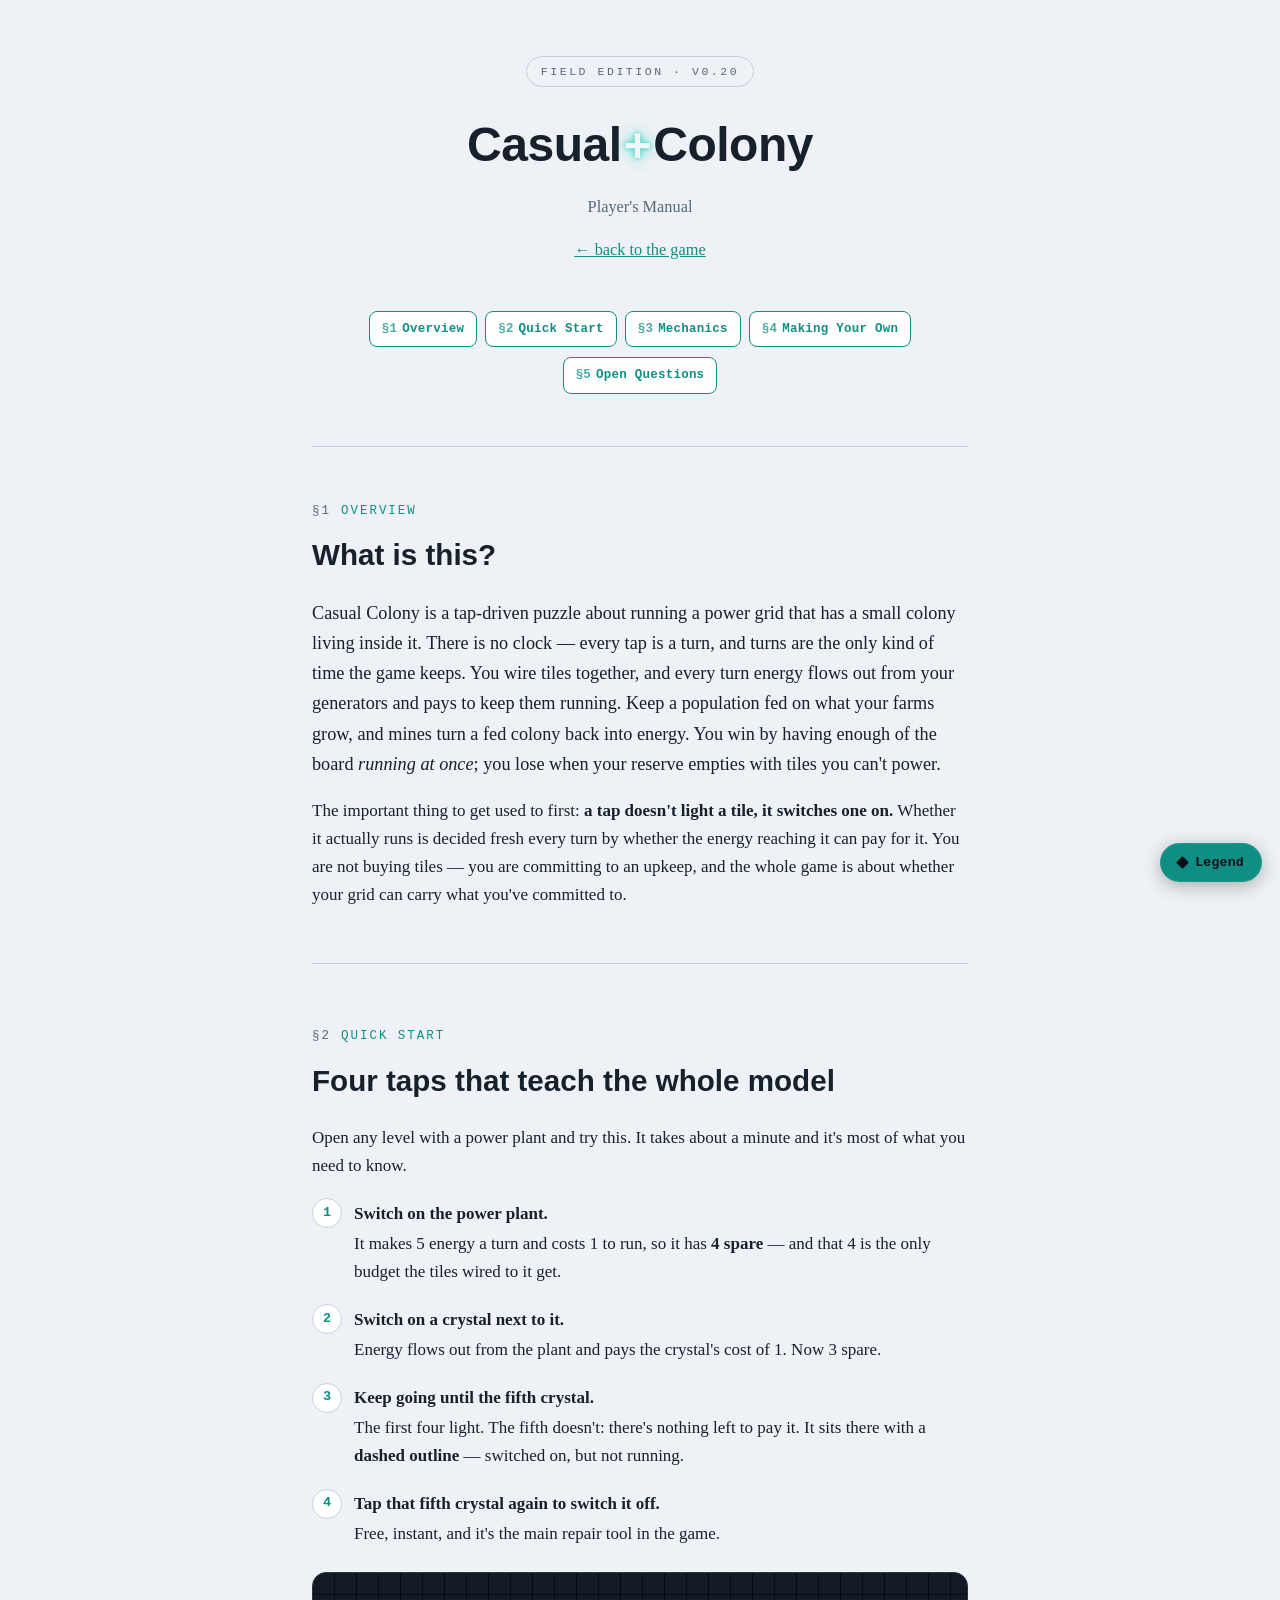
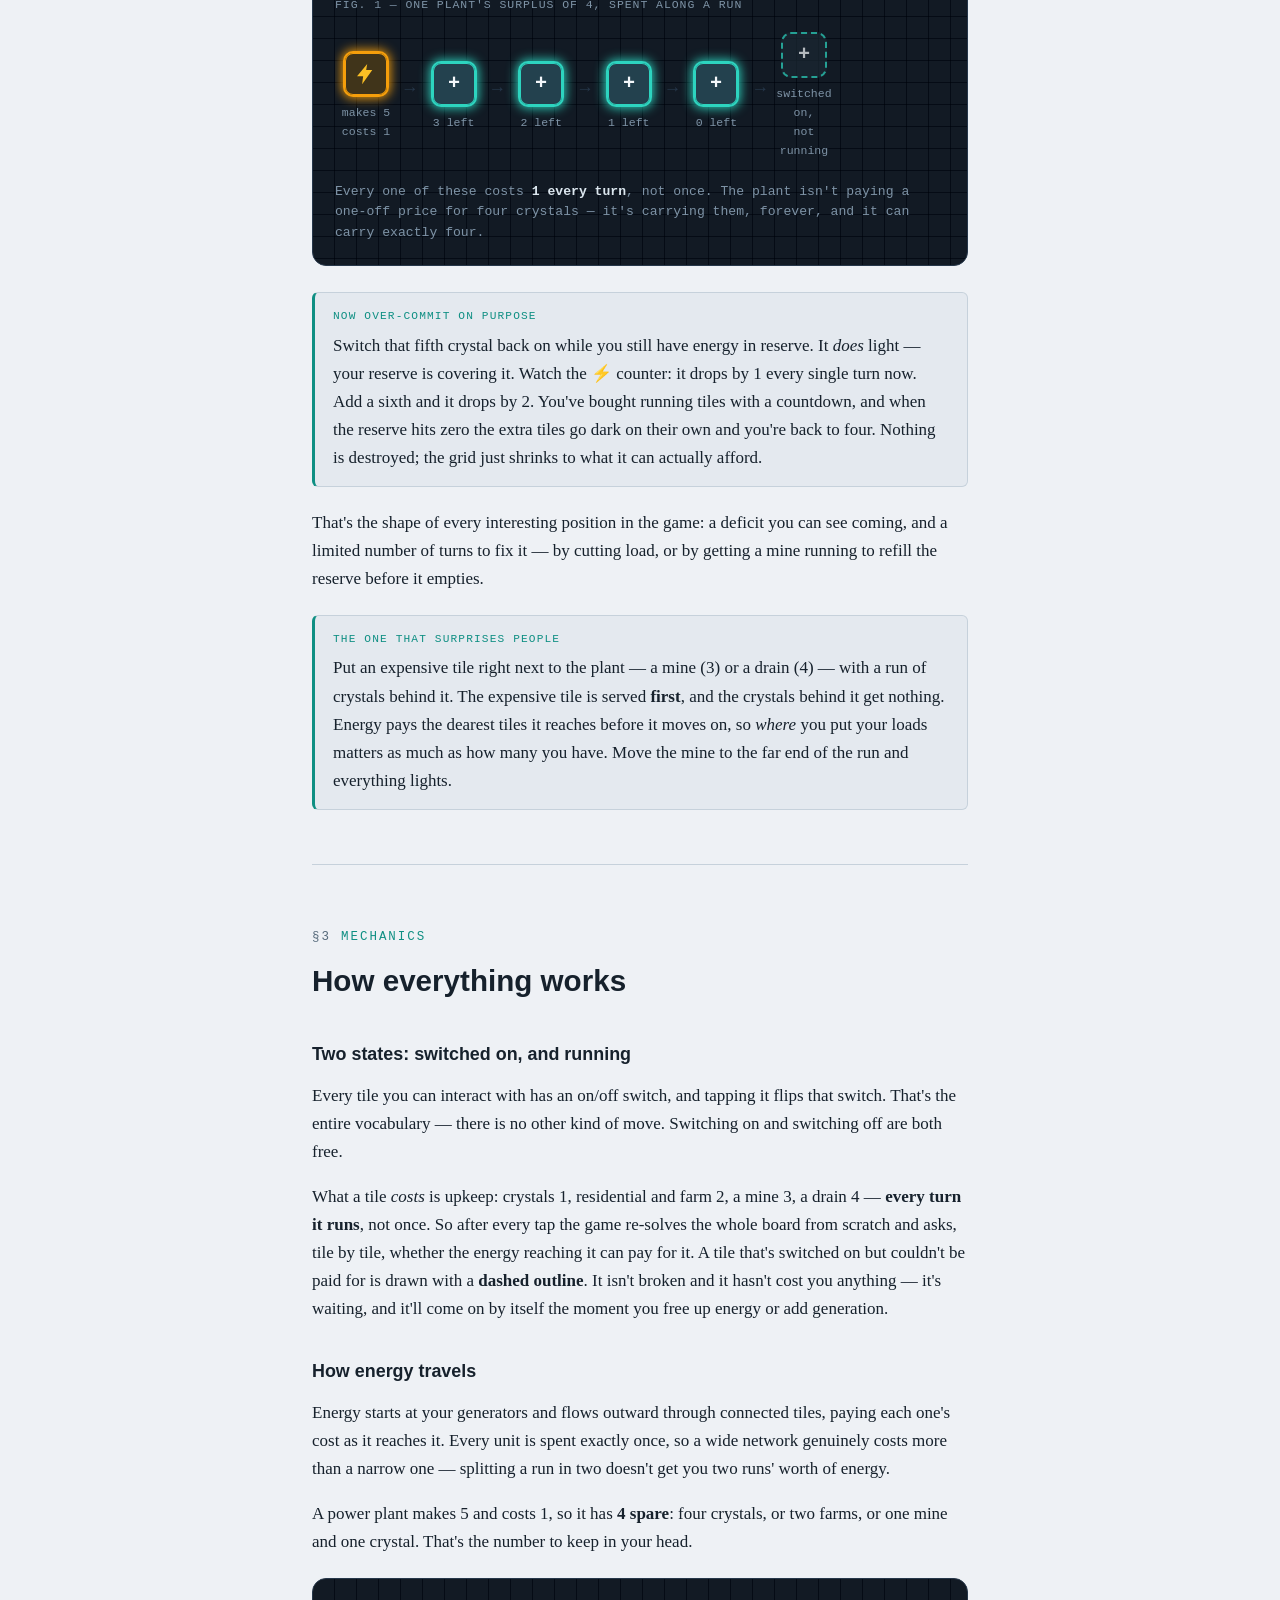
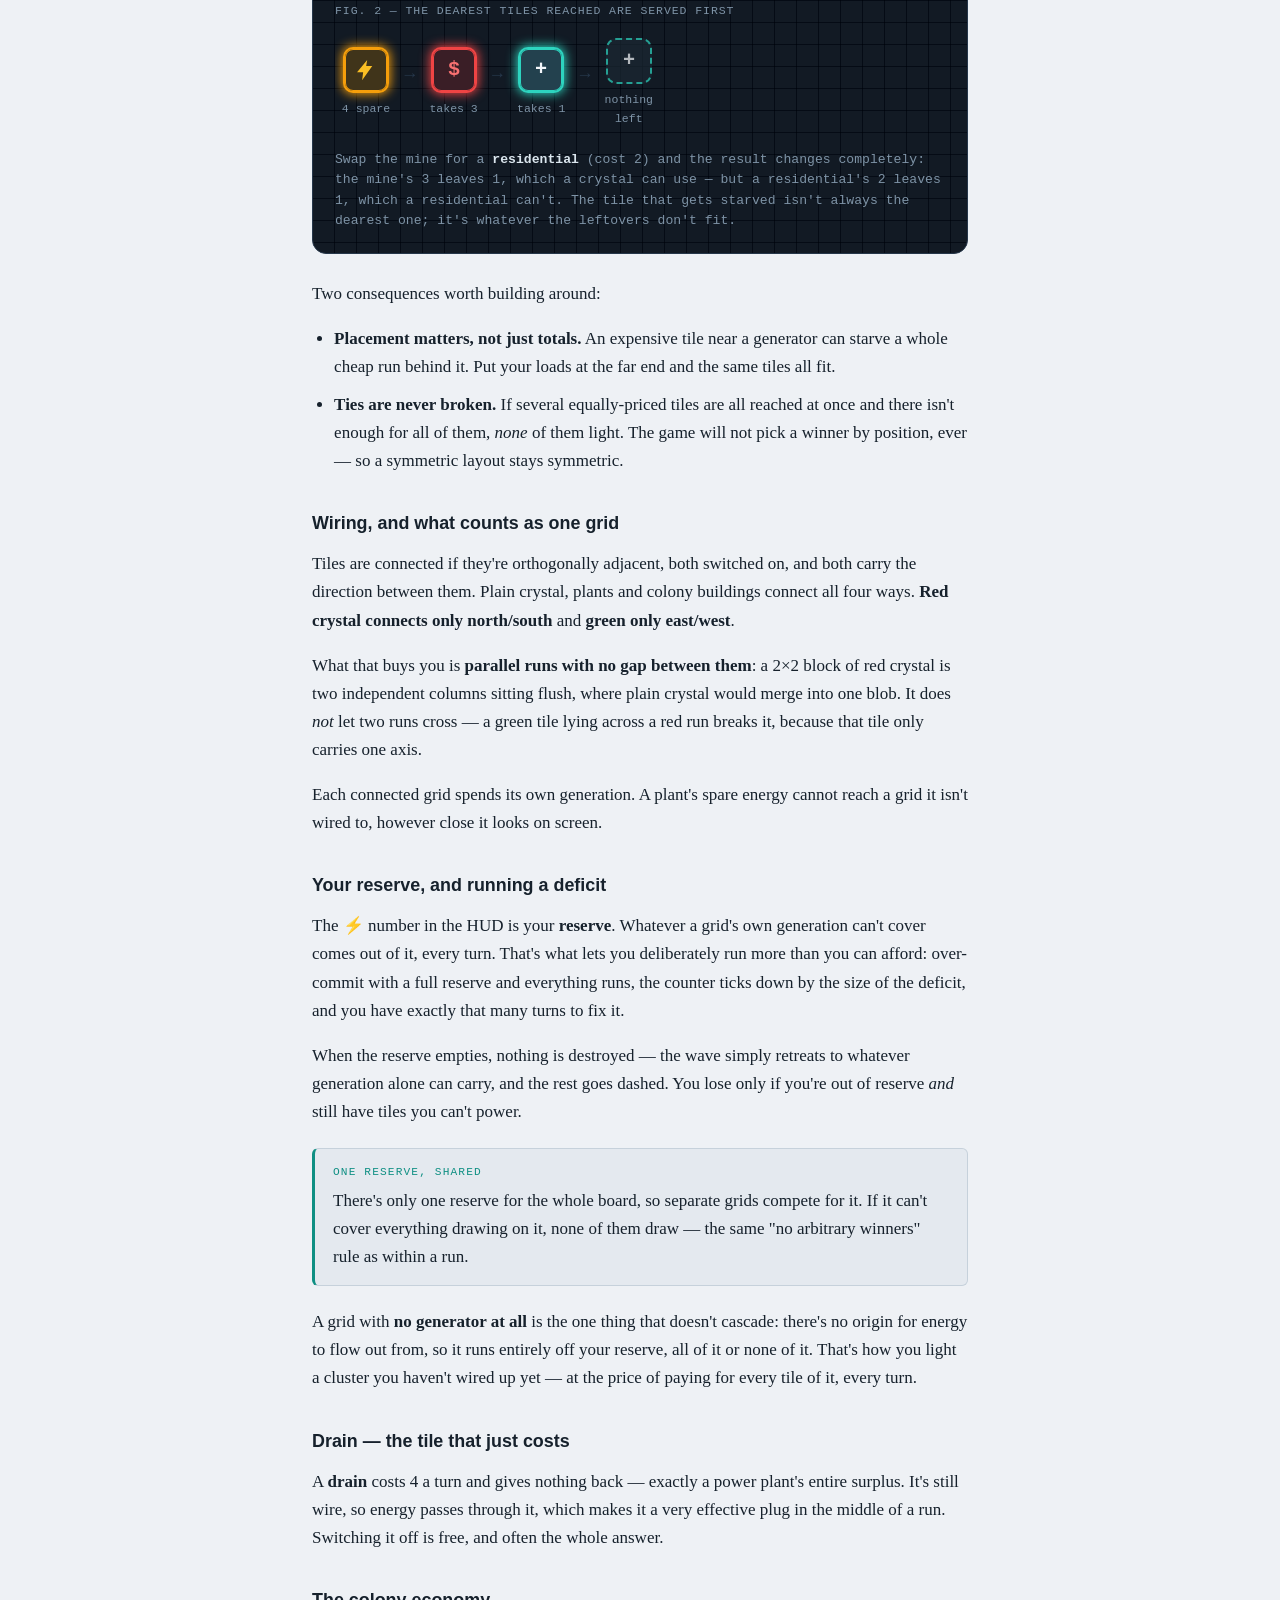
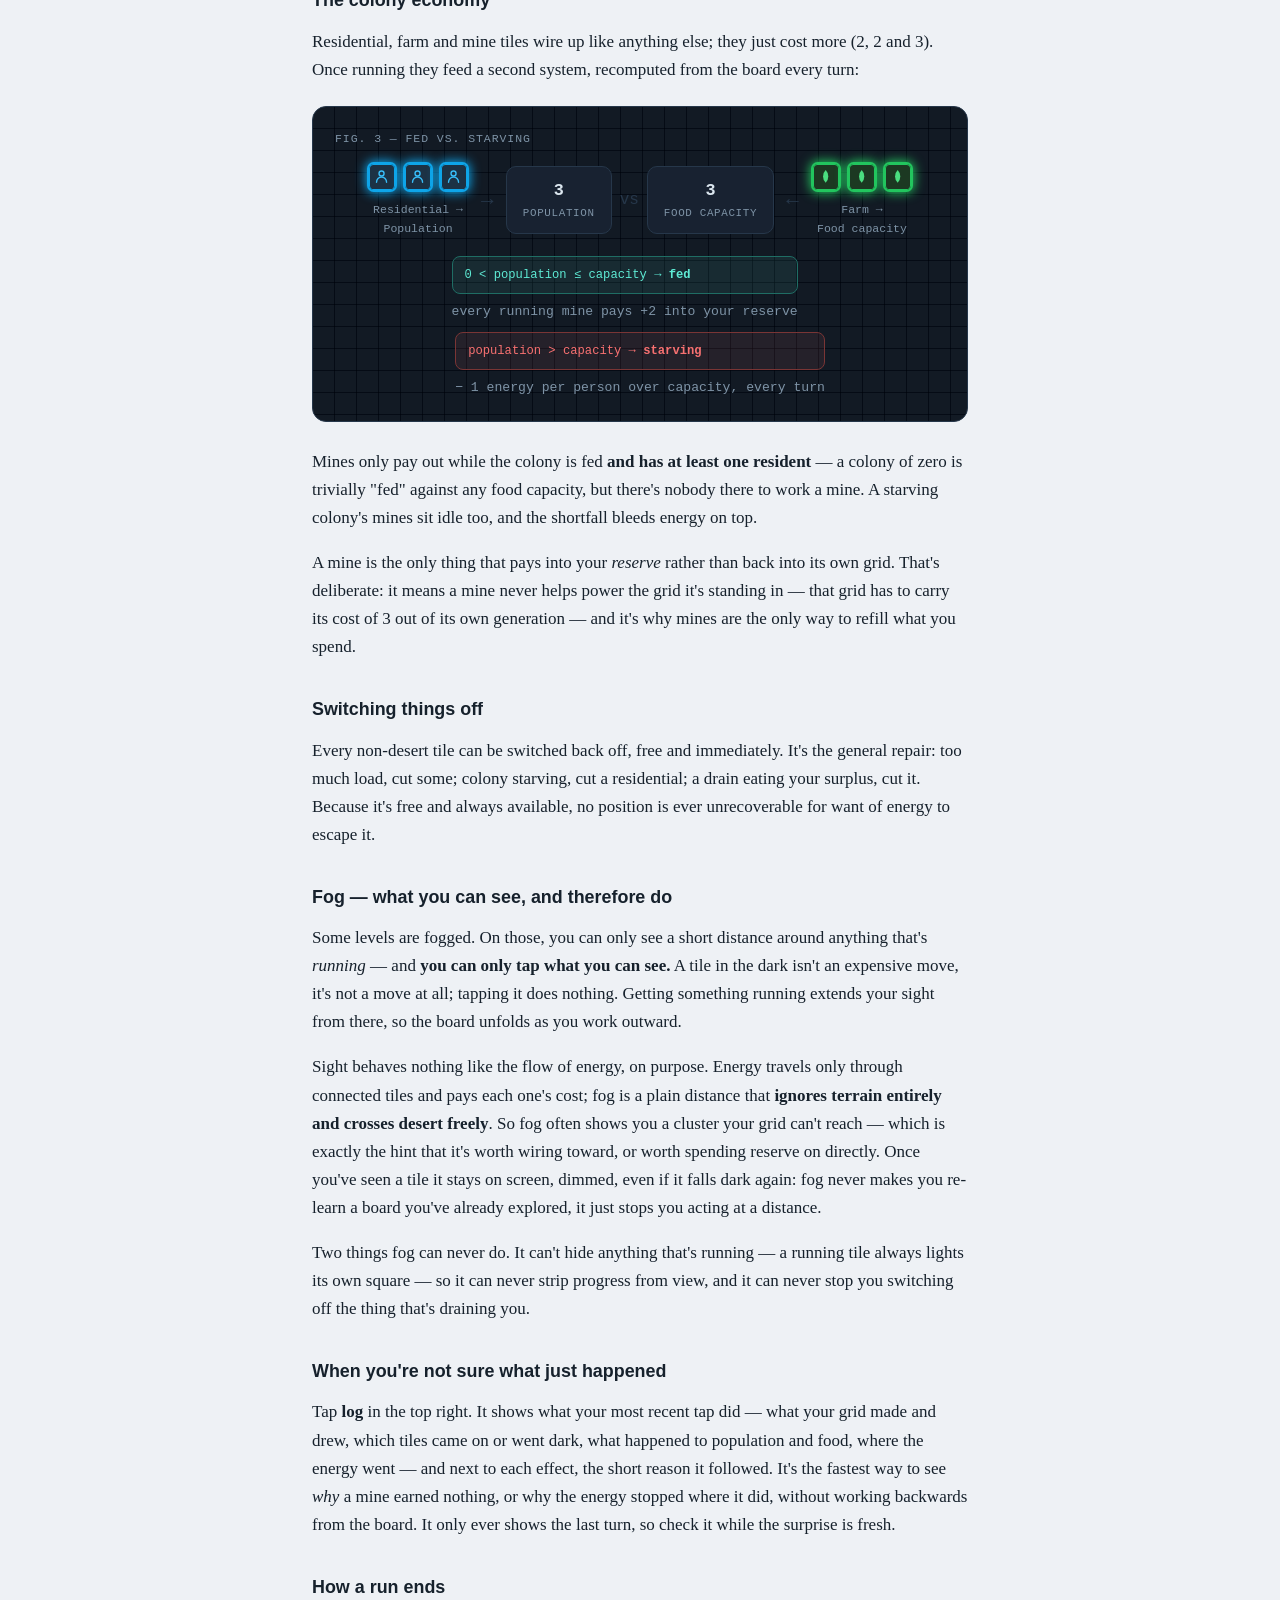
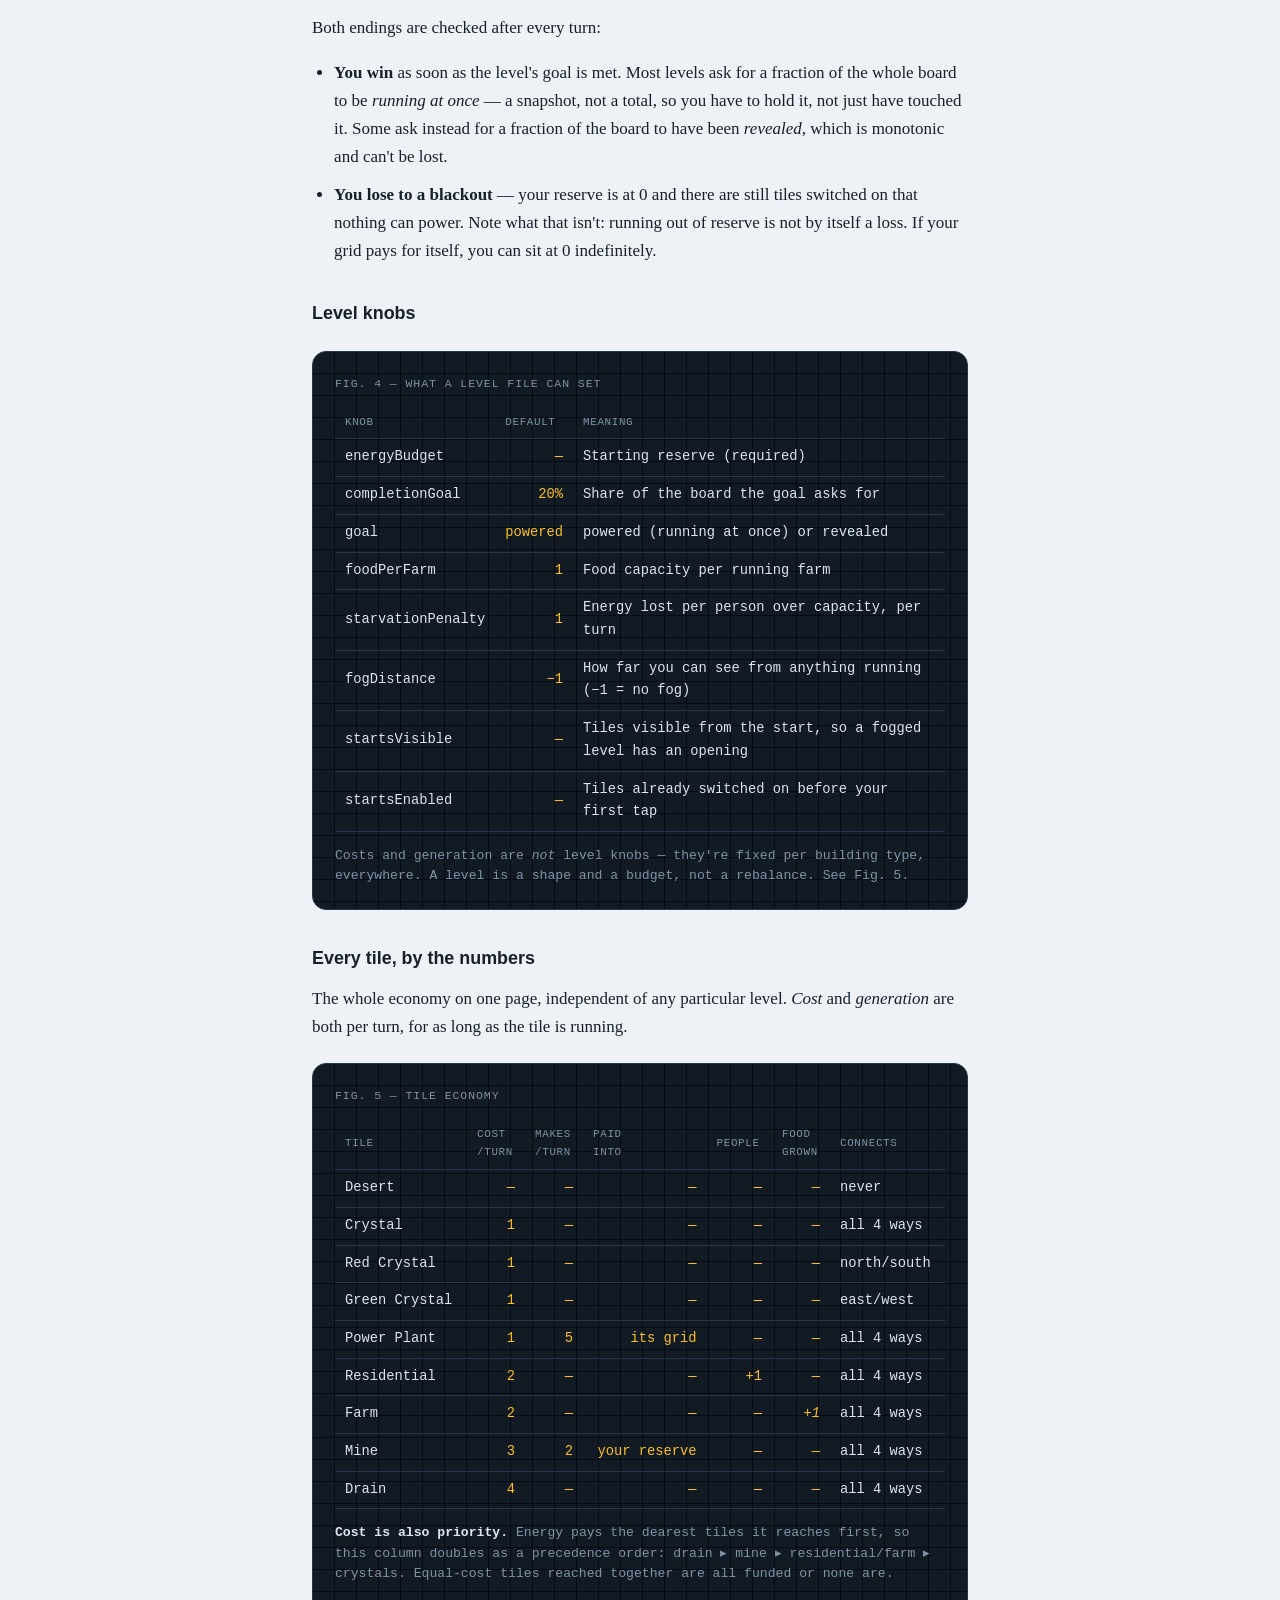
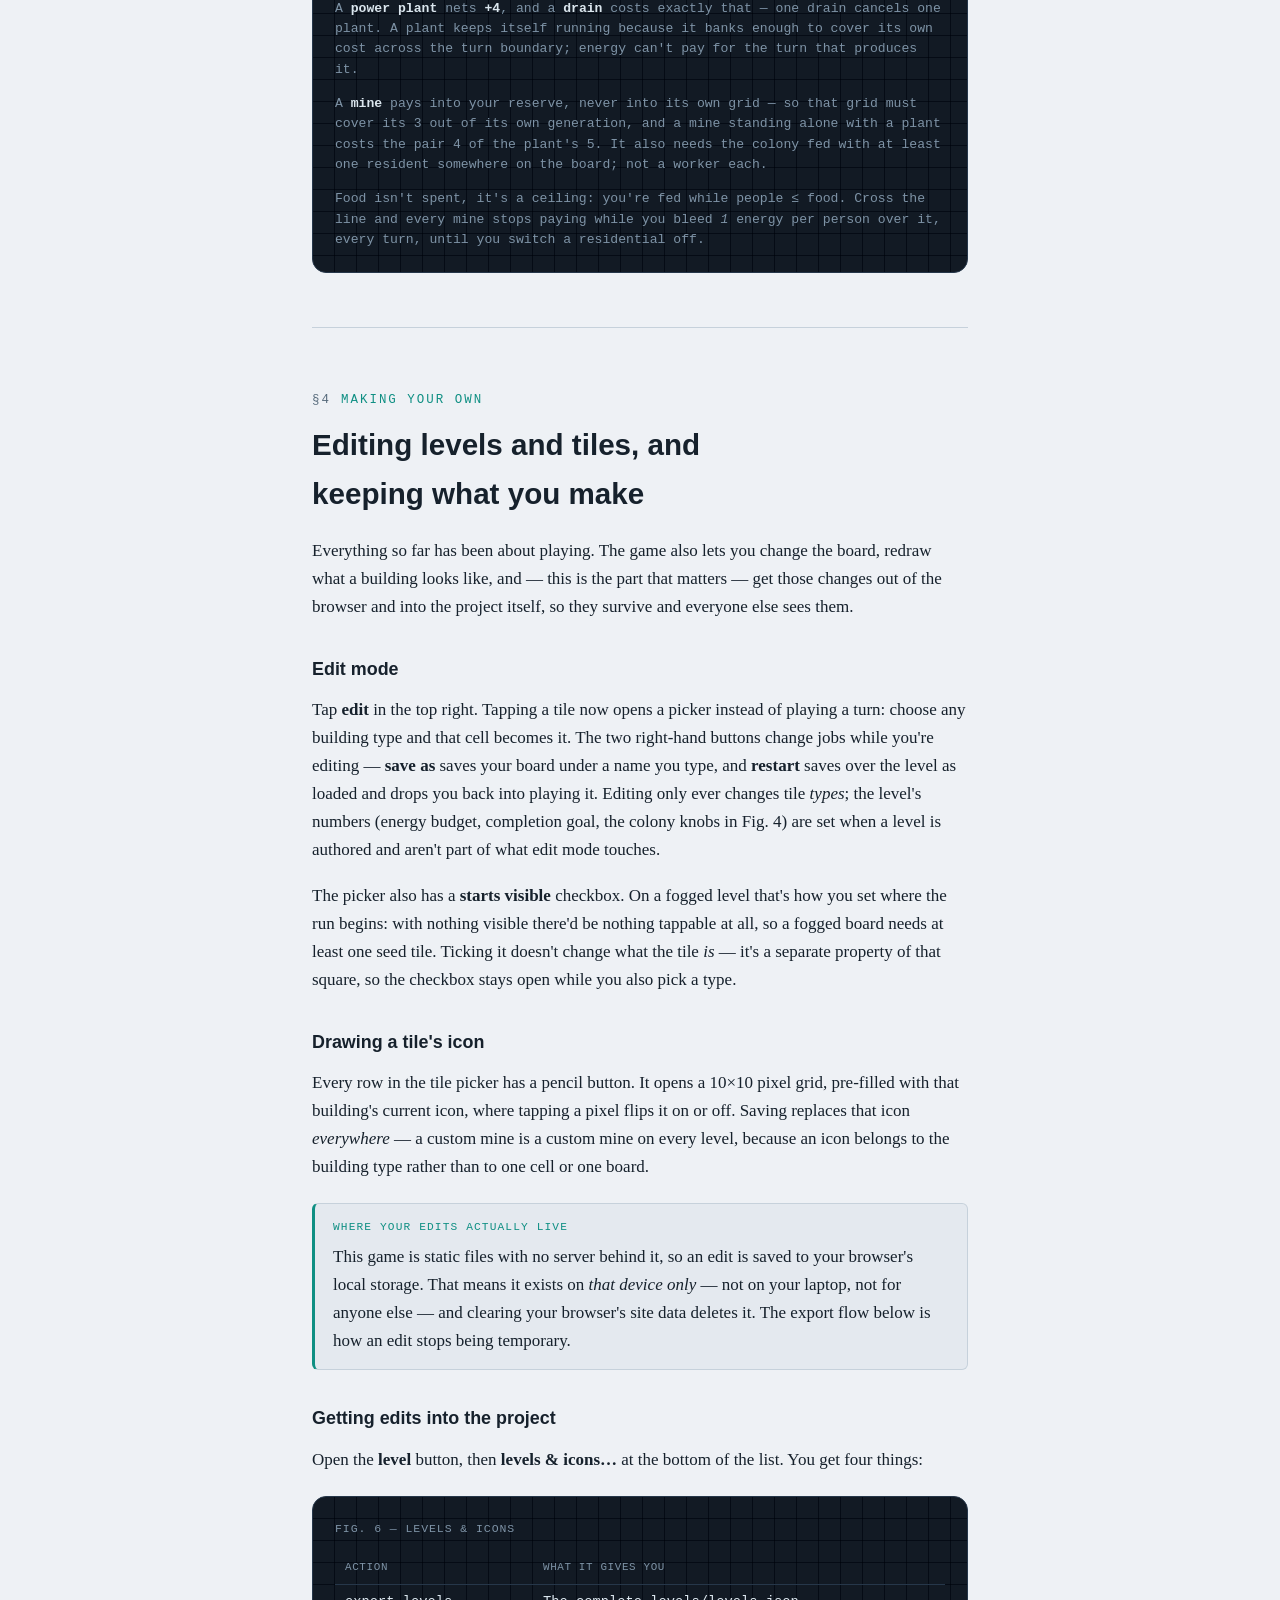
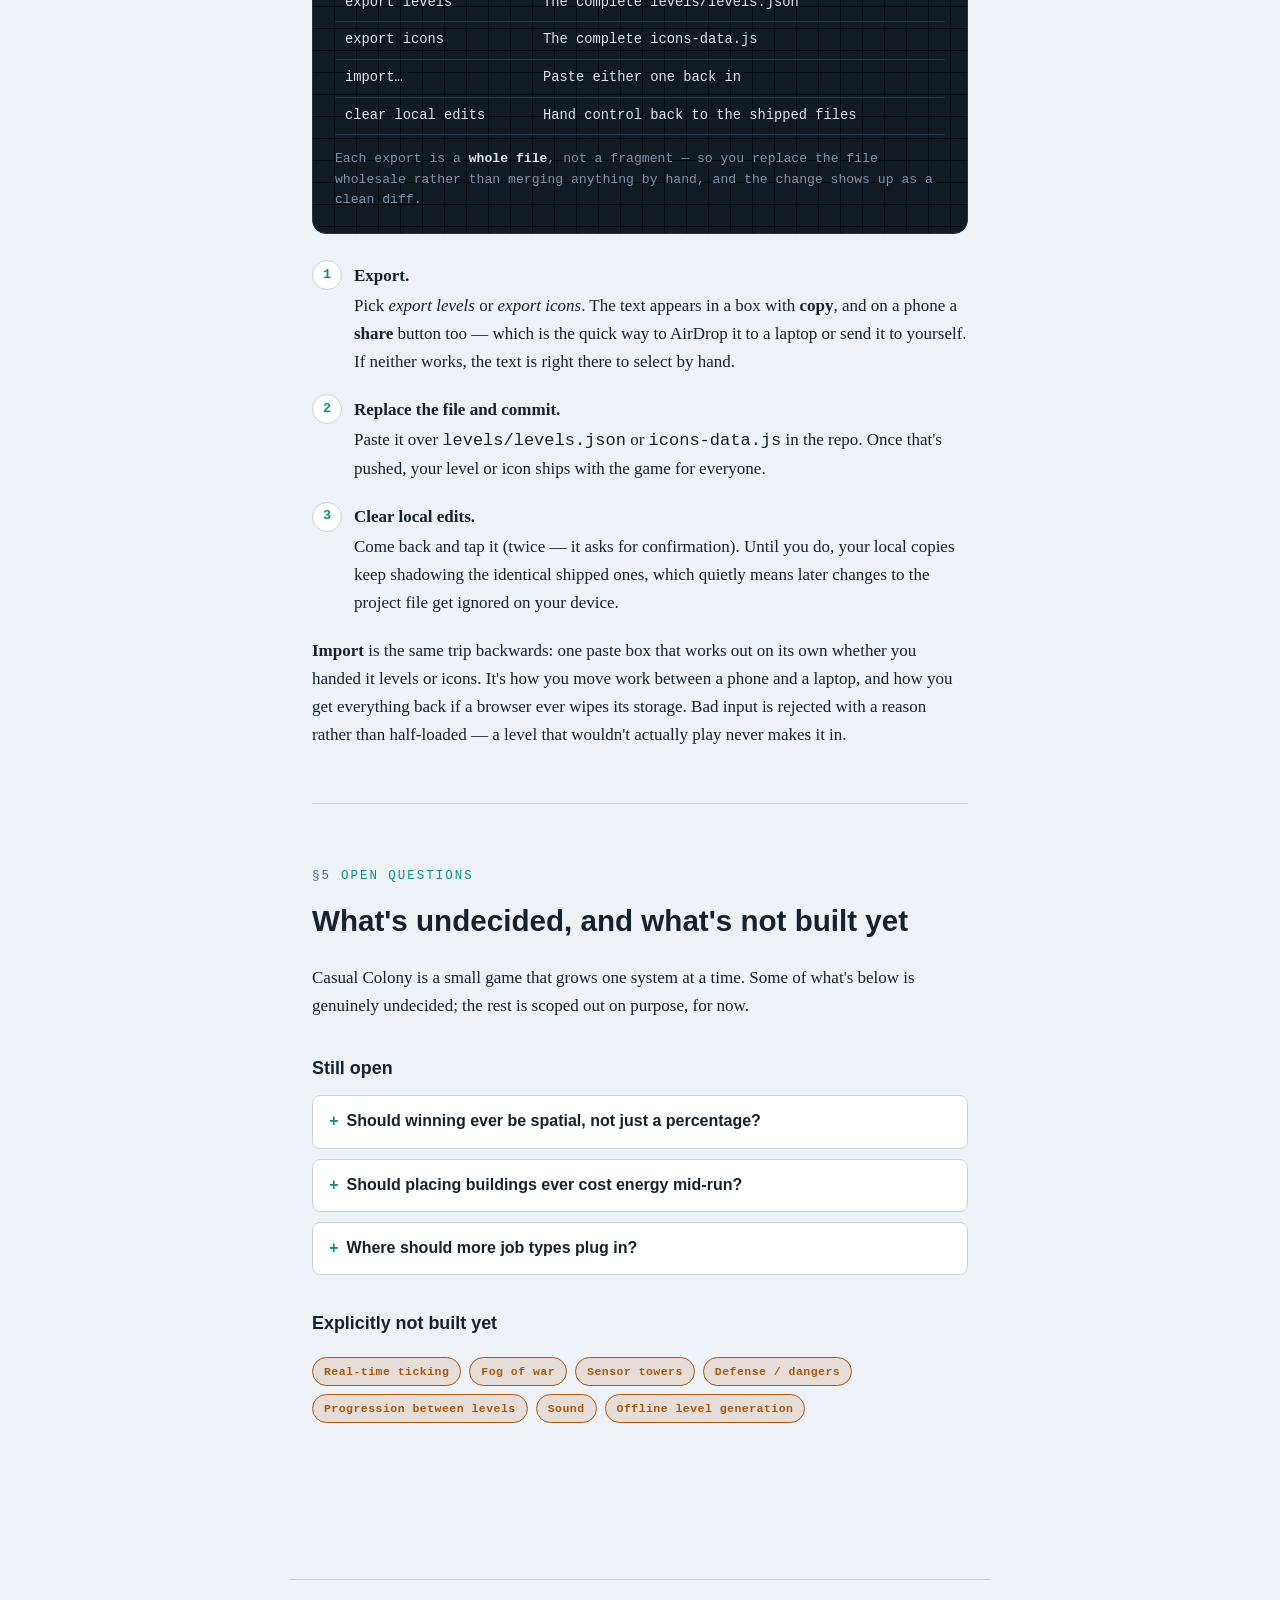
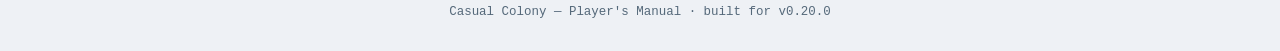
==== manual.html @ 8a26fd35 "Restore the cascade as a conserved energy flow Milestone 17 solved each component as one lump — tota" ====
<!doctype html>
<html lang="en">
<head>
<meta charset="utf-8">
<title>Casual Colony — Player's Manual</title>
<meta name="viewport" content="width=device-width, initial-scale=1" />
<style>
  /* ---------- Tokens ---------- */
  :root {
    --ink: #eef1f5;
    --panel: #ffffff;
    --panel-2: #e4e9ef;
    --line: #c6d1db;
    --text: #16212c;
    --muted: #55697a;
    --accent: #0f8f83;
    --accent-warm: #a8570c;

    /* Diagrams are fixed-dark schematic panels, like an actual screenshot of
       the game, regardless of the surrounding page theme. */
    --sc-ink: #0a0f16;
    --sc-panel: #121a24;
    --sc-panel-2: #182231;
    --sc-line: #26374a;
    --sc-text: #dbe6ee;
    --sc-muted: #7e93a6;

    /* Building palette. Fill/frame tones still echo the game's own tile
       table (buildings.js); icon colors are this manual's own — chosen so
       each type reads instantly by shape *and* color, constant regardless
       of reading theme or activation state (see .tile-icon below). */
    --b-desert-fill: #181e27;    --b-desert-line: #2a3340;
    --b-crystal-fill: #1b2732;  --b-crystal-line: #35505f;  --b-crystal-active: #23414e;  --b-crystal-glow: #2dd4bf;  --b-crystal-icon: #f3f7fa;
    --b-plant-fill: #2a2415;    --b-plant-line: #5b4c22;    --b-plant-active: #40341a;    --b-plant-glow: #f59e0b;    --b-plant-icon: #fbbf24;
    --b-res-fill: #131f2c;      --b-res-line: #2c5170;      --b-res-active: #1c3245;      --b-res-glow: #0ea5e9;      --b-res-icon: #38bdf8;
    --b-farm-fill: #131f16;     --b-farm-line: #29572f;     --b-farm-active: #1c3922;     --b-farm-glow: #22c55e;     --b-farm-icon: #4ade80;
    --b-mine-fill: #24141a;     --b-mine-line: #5c2a34;     --b-mine-active: #3a1e26;     --b-mine-glow: #ef4444;     --b-mine-icon: #f87171;
    --b-drain-fill: #241c2c;    --b-drain-line: #3c2d47;    --b-drain-active: #372a45;    --b-drain-glow: #c084fc;    --b-drain-icon: #a855f7;

    --font-display: "Futura", "Century Gothic", "Avenir Next", "Segoe UI Semibold", "Segoe UI", sans-serif;
    --font-body: Charter, "Bitstream Charter", "Iowan Old Style", "Palatino Linotype", "Book Antiqua", Georgia, serif;
    --font-mono: "SF Mono", "Cascadia Code", "JetBrains Mono", Consolas, "Liberation Mono", ui-monospace, monospace;
  }

  @media (prefers-color-scheme: dark) {
    :root {
      --ink: #0a0f16;
      --panel: #121a24;
      --panel-2: #182231;
      --line: #26374a;
      --text: #dbe6ee;
      --muted: #7e93a6;
      --accent: #5eead4;
      --accent-warm: #fbbf24;
    }
  }
  :root[data-theme="dark"] {
    --ink: #0a0f16; --panel: #121a24; --panel-2: #182231; --line: #26374a;
    --text: #dbe6ee; --muted: #7e93a6; --accent: #5eead4; --accent-warm: #fbbf24;
  }
  :root[data-theme="light"] {
    --ink: #eef1f5; --panel: #ffffff; --panel-2: #e4e9ef; --line: #c6d1db;
    --text: #16212c; --muted: #55697a; --accent: #0f8f83; --accent-warm: #a8570c;
  }

  /* ---------- Reset-ish ---------- */
  * { box-sizing: border-box; }
  html { color-scheme: light dark; }
  body {
    margin: 0;
    background: var(--ink);
    color: var(--text);
    font-family: var(--font-body);
    font-size: 17px;
    line-height: 1.65;
    -webkit-font-smoothing: antialiased;
    background-image:
      linear-gradient(var(--line) 1px, transparent 1px),
      linear-gradient(90deg, var(--line) 1px, transparent 1px);
    background-size: 42px 42px;
    background-position: center top;
    background-attachment: fixed;
    opacity: 1;
  }
  body::before {
    content: "";
    position: fixed;
    inset: 0;
    background: radial-gradient(ellipse 900px 500px at 50% 0%, var(--ink) 55%, transparent 100%),
                linear-gradient(var(--ink), var(--ink));
    background-blend-mode: normal;
    z-index: -1;
    opacity: 0.94;
  }
  a { color: var(--accent); }
  a:focus-visible, button:focus-visible, summary:focus-visible {
    outline: 2px solid var(--accent);
    outline-offset: 3px;
    border-radius: 2px;
  }
  h1, h2, h3 { font-family: var(--font-display); text-wrap: balance; margin: 0; }
  p { margin: 0 0 1em; }
  .prose p:last-child { margin-bottom: 0; }
  ul, ol { padding-left: 1.3em; }
  li + li { margin-top: 0.55em; }

  main {
    max-width: 700px;
    margin: 0 auto;
    padding: 0 22px 90px;
  }

  /* ---------- Header ---------- */
  header.masthead {
    max-width: 700px;
    margin: 0 auto;
    padding: 56px 22px 30px;
    text-align: center;
  }
  .kicker {
    display: inline-block;
    font-family: var(--font-mono);
    font-size: 0.72rem;
    letter-spacing: 0.22em;
    text-transform: uppercase;
    color: var(--muted);
    border: 1px solid var(--line);
    border-radius: 999px;
    padding: 5px 14px;
    margin-bottom: 18px;
  }
  h1.title {
    font-size: clamp(2.1rem, 6vw, 3rem);
    font-weight: 700;
    letter-spacing: -0.01em;
  }
  .title .gem-dot {
    display: inline-block;
    width: 0.62em; height: 0.62em;
    line-height: 0.62em;
    text-align: center;
    color: var(--b-crystal-icon);
    text-shadow: 0 0 14px var(--b-crystal-glow), 0 0 4px var(--b-crystal-glow);
    margin: 0 0.02em;
    vertical-align: -0.02em;
    font-weight: 800;
  }
  .tagline {
    margin-top: 10px;
    color: var(--muted);
    font-size: 1.02rem;
  }

  nav.toc {
    max-width: 700px;
    margin: 0 auto 8px;
    padding: 0 22px;
    display: flex;
    flex-wrap: wrap;
    justify-content: center;
    gap: 10px 8px;
  }
  nav.toc a {
    font-family: var(--font-mono);
    font-size: 0.78rem;
    font-weight: 600;
    letter-spacing: 0.02em;
    text-decoration: none;
    color: var(--accent);
    background: var(--panel);
    border: 1.5px solid var(--accent);
    border-radius: 8px;
    padding: 7px 12px;
    white-space: nowrap;
  }
  nav.toc a:hover { background: var(--accent); color: var(--panel); }
  nav.toc .n { opacity: 0.75; margin-right: 0.4em; }

  hr.rule {
    border: none;
    border-top: 1px solid var(--line);
    max-width: 700px;
    margin: 54px auto;
  }

  /* ---------- Sections ---------- */
  section { padding-top: 8px; }
  .eyebrow {
    font-family: var(--font-mono);
    font-size: 0.78rem;
    letter-spacing: 0.16em;
    text-transform: uppercase;
    color: var(--accent);
    margin-bottom: 10px;
    display: flex;
    align-items: baseline;
    gap: 10px;
  }
  .eyebrow .num { color: var(--muted); }
  h2.h {
    font-size: clamp(1.5rem, 3.4vw, 1.85rem);
    margin-bottom: 18px;
  }
  h3.h {
    font-family: var(--font-display);
    font-size: 1.12rem;
    margin: 34px 0 12px;
  }
  .lede {
    font-size: 1.14rem;
    color: var(--text);
  }

  /* ---------- Panels / diagrams (fixed dark, like a real screenshot) ---------- */
  .panel {
    background: var(--sc-panel);
    border: 1px solid var(--sc-line);
    border-radius: 14px;
    padding: 22px;
    margin: 22px 0 26px;
    color: var(--sc-text);
    background-image:
      linear-gradient(var(--sc-line) 1px, transparent 1px),
      linear-gradient(90deg, var(--sc-line) 1px, transparent 1px);
    background-size: 22px 22px;
    background-position: -1px -1px;
    background-blend-mode: overlay;
    opacity: 1;
  }
  .panel-inner { background: transparent; }
  .panel-cap {
    font-family: var(--font-mono);
    font-size: 0.72rem;
    letter-spacing: 0.08em;
    text-transform: uppercase;
    color: var(--sc-muted);
    margin-bottom: 14px;
  }
  .panel-note {
    font-family: var(--font-mono);
    font-size: 0.82rem;
    color: var(--sc-muted);
    margin-top: 14px;
    line-height: 1.55;
  }
  .panel-note strong { color: var(--sc-text); font-weight: 600; }
  .scroller { overflow-x: auto; }

  /* ---------- Tile component ----------
     Two independent visual channels, on purpose: the icon says *what* a
     tile is (always full brightness, never dimmed, so type reads at a
     glance even before it's tapped), and a frame + brightened ground says
     *whether* it's active — the two things a player actually needs to
     tell apart, kept from competing for the same signal. */
  .tile {
    position: relative;
    container-type: inline-size;
    aspect-ratio: 1 / 1;
    border-radius: 22%;
    background: var(--b-desert-fill);
    border: 1.5px solid var(--b-desert-line);
    display: flex;
    align-items: center;
    justify-content: center;
    transition: background-color 0.25s ease, border-color 0.25s ease, box-shadow 0.25s ease;
  }
  .tile.active {
    background: var(--active);
    border-color: var(--glow);
    border-width: 2px;
    box-shadow: 0 0 0 1px var(--glow) inset, 0 0 11px 1px var(--glow);
  }
  .tile-icon {
    width: 58%;
    height: 58%;
    display: flex;
    align-items: center;
    justify-content: center;
    color: var(--icon);
    line-height: 1;
  }
  .tile-icon svg { width: 100%; height: 100%; overflow: visible; }
  .tile-icon.is-text { font-family: var(--font-mono); font-weight: 800; font-size: 48cqw; }
  .tile-icon .leaf {
    width: 62%;
    height: 62%;
    background: currentColor;
    border-radius: 0% 100% 0% 100%;
    transform: rotate(45deg);
  }

  .tile--crystal { --active: var(--b-crystal-active); --glow: var(--b-crystal-glow); --icon: var(--b-crystal-icon); background: var(--b-crystal-fill); border-color: var(--b-crystal-line); }
  .tile--plant   { --active: var(--b-plant-active);   --glow: var(--b-plant-glow);   --icon: var(--b-plant-icon);   background: var(--b-plant-fill);   border-color: var(--b-plant-line); }
  .tile--res     { --active: var(--b-res-active);     --glow: var(--b-res-glow);     --icon: var(--b-res-icon);     background: var(--b-res-fill);     border-color: var(--b-res-line); }
  .tile--farm    { --active: var(--b-farm-active);    --glow: var(--b-farm-glow);    --icon: var(--b-farm-icon);    background: var(--b-farm-fill);    border-color: var(--b-farm-line); }
  .tile--mine    { --active: var(--b-mine-active);    --glow: var(--b-mine-glow);    --icon: var(--b-mine-icon);    background: var(--b-mine-fill);    border-color: var(--b-mine-line); }
  .tile--drain   { --active: var(--b-drain-active);   --glow: var(--b-drain-glow);   --icon: var(--b-drain-icon);   background: var(--b-drain-fill);   border-color: var(--b-drain-line); }
  /* Switched on, but the energy didn't reach it — the game draws this as a
     dashed outline, and it's the single most useful piece of feedback on the
     board. */
  .tile.waiting { border-style: dashed; border-width: 2px; border-color: var(--glow); opacity: 0.72; }

  .tile[data-badge]::after {
    content: attr(data-badge);
    position: absolute;
    top: -8px; right: -8px;
    width: 18px; height: 18px;
    border-radius: 50%;
    background: var(--accent-badge, #5eead4);
    color: #08131a;
    font-family: var(--font-mono);
    font-size: 0.64rem;
    font-weight: 800;
    display: flex; align-items: center; justify-content: center;
    box-shadow: 0 0 0 2px var(--sc-panel), 0 0 8px 0 var(--accent-badge, #5eead4);
  }
  .tile[data-badge="?"]::after { background: #fbbf24; box-shadow: 0 0 0 2px var(--sc-panel), 0 0 8px 0 #fbbf24; }

  /* Board grid */
  .board {
    display: grid;
    grid-template-columns: repeat(8, 1fr);
    gap: 4px;
    max-width: 320px;
    margin: 0 auto;
  }

  /* Cascade chain diagram */
  .chain {
    display: flex;
    align-items: center;
    gap: 6px;
    overflow-x: auto;
    padding: 4px 2px 8px;
  }
  .chain-step { flex: 0 0 auto; text-align: center; width: 58px; }
  .chain-step .tile { width: 46px; margin: 0 auto; }
  .chain-step .val {
    font-family: var(--font-mono);
    font-size: 0.72rem;
    color: var(--sc-muted);
    margin-top: 6px;
  }
  .chain-arrow {
    flex: 0 0 auto;
    color: var(--sc-line);
    font-size: 1.1rem;
    transform: translateY(-8px);
  }

  /* Economy flow diagram */
  .flow {
    display: flex;
    flex-wrap: wrap;
    align-items: center;
    justify-content: center;
    gap: 10px 6px;
  }
  .flow-col { display: flex; flex-direction: column; align-items: center; gap: 8px; }
  .flow-tiles { display: flex; gap: 6px; }
  .flow-tiles .tile { width: 30px; }
  .flow-label { font-family: var(--font-mono); font-size: 0.72rem; color: var(--sc-muted); text-align: center; }
  .flow-arrow { color: var(--sc-line); font-size: 1.3rem; padding: 0 2px; }
  .stat-box {
    border: 1px solid var(--sc-line);
    border-radius: 10px;
    padding: 10px 16px;
    text-align: center;
    background: var(--sc-panel-2);
  }
  .stat-box .n { font-family: var(--font-mono); font-size: 1.05rem; font-weight: 700; }
  .stat-box .l { font-family: var(--font-mono); font-size: 0.68rem; color: var(--sc-muted); letter-spacing: 0.06em; text-transform: uppercase; }
  .branch { display: flex; flex-direction: column; gap: 8px; }
  .outcome-pill {
    font-family: var(--font-mono);
    font-size: 0.76rem;
    border-radius: 8px;
    padding: 8px 12px;
    border: 1px solid;
  }
  .outcome-pill.fed { color: #5eead4; border-color: #1f6d64; background: rgba(94,234,212,0.08); }
  .outcome-pill.starve { color: #f87171; border-color: #7a3535; background: rgba(248,113,113,0.08); }

  /* Callouts */
  .callout {
    border: 1px solid var(--line);
    border-left: 3px solid var(--accent);
    background: var(--panel-2);
    border-radius: 6px;
    padding: 14px 18px;
    margin: 22px 0;
  }
  .callout .cap {
    font-family: var(--font-mono);
    font-size: 0.7rem;
    letter-spacing: 0.1em;
    text-transform: uppercase;
    color: var(--accent);
    margin-bottom: 6px;
  }
  .callout p:last-child { margin-bottom: 0; }

  /* Data table */
  table.knobs {
    width: 100%;
    border-collapse: collapse;
    font-family: var(--font-mono);
    font-size: 0.86rem;
  }
  table.knobs td, table.knobs th {
    text-align: left;
    padding: 7px 10px;
    border-bottom: 1px solid var(--sc-line);
    font-variant-numeric: tabular-nums;
  }
  table.knobs th { color: var(--sc-muted); font-weight: 500; text-transform: uppercase; font-size: 0.68rem; letter-spacing: 0.06em; }
  table.knobs td.val { color: var(--b-plant-icon); text-align: right; }

  /* Ordered step list */
  ol.steps { list-style: none; padding: 0; margin: 18px 0; counter-reset: step; }
  ol.steps li {
    counter-increment: step;
    position: relative;
    padding: 2px 0 2px 42px;
    margin-bottom: 16px;
  }
  ol.steps li::before {
    content: counter(step);
    position: absolute;
    left: 0; top: 0.05em;
    width: 28px; height: 28px;
    border-radius: 50%;
    background: var(--panel);
    border: 1px solid var(--line);
    color: var(--accent);
    font-family: var(--font-mono);
    font-weight: 700;
    font-size: 0.85rem;
    display: flex; align-items: center; justify-content: center;
  }
  /* Only the step's opening phrase is a heading; emphasis mid-sentence stays
     inline, or every bolded word would break the line. */
  ol.steps li > strong:first-child { display: block; margin-bottom: 2px; }

  /* Open questions */
  details.q {
    border: 1px solid var(--line);
    border-radius: 8px;
    padding: 12px 16px;
    margin-bottom: 10px;
    background: var(--panel);
  }
  details.q summary {
    cursor: pointer;
    font-family: var(--font-display);
    font-weight: 600;
    font-size: 1rem;
    list-style: none;
  }
  details.q summary::-webkit-details-marker { display: none; }
  details.q summary::before {
    content: "+";
    display: inline-block;
    width: 1.1em;
    color: var(--accent);
    font-family: var(--font-mono);
  }
  details.q[open] summary::before { content: "–"; }
  details.q .body { margin-top: 8px; color: var(--muted); font-size: 0.98rem; }

  .tag-row { display: flex; flex-wrap: wrap; gap: 8px; margin: 18px 0 6px; }
  .tag {
    font-family: var(--font-mono);
    font-size: 0.72rem;
    font-weight: 600;
    letter-spacing: 0.04em;
    color: var(--accent-warm);
    border: 1.5px solid var(--accent-warm);
    background: color-mix(in srgb, var(--accent-warm) 12%, transparent);
    border-radius: 999px;
    padding: 4px 11px;
  }

  /* ---------- Popup legend ---------- */
  .legend-btn {
    position: fixed;
    right: 18px;
    bottom: 18px;
    z-index: 40;
    display: flex;
    align-items: center;
    gap: 8px;
    font-family: var(--font-mono);
    font-weight: 700;
    font-size: 0.82rem;
    letter-spacing: 0.02em;
    color: var(--sc-ink);
    background: var(--accent);
    border: none;
    border-radius: 999px;
    padding: 12px 18px;
    box-shadow: 0 4px 18px rgba(0,0,0,0.28), 0 0 0 1px rgba(255,255,255,0.08) inset;
    cursor: pointer;
  }
  .legend-btn:hover { filter: brightness(1.1); }
  .legend-btn .dot {
    width: 9px; height: 9px;
    background: var(--sc-ink);
    transform: rotate(45deg);
    border-radius: 1px;
    flex: 0 0 auto;
  }

  dialog.legend-dialog {
    border: 1px solid var(--sc-line);
    border-radius: 16px;
    padding: 0;
    max-width: min(440px, 90vw);
    width: 100%;
    background: var(--sc-panel);
    color: var(--sc-text);
  }
  dialog.legend-dialog::backdrop { background: rgba(4, 8, 12, 0.6); }
  .legend-dialog-inner { padding: 22px 24px 26px; }
  .legend-dialog-head {
    display: flex;
    align-items: baseline;
    justify-content: space-between;
    margin-bottom: 16px;
  }
  .legend-dialog-head h3 {
    font-family: var(--font-display);
    font-size: 1.05rem;
    color: var(--sc-text);
    margin: 0;
  }
  .legend-close {
    font-family: var(--font-mono);
    font-size: 0.78rem;
    color: var(--sc-muted);
    background: transparent;
    border: 1px solid var(--sc-line);
    border-radius: 6px;
    padding: 4px 10px;
    cursor: pointer;
  }
  .legend-close:hover { color: var(--sc-text); border-color: var(--sc-muted); }
  .legend-rows { display: flex; flex-direction: column; gap: 14px; }
  .legend-row { display: flex; align-items: center; gap: 14px; }
  .legend-row .tile { width: 40px; flex: 0 0 auto; }
  .legend-row .lr-name { font-family: var(--font-display); font-weight: 600; font-size: 0.96rem; color: var(--sc-text); }
  .legend-row .lr-desc { font-family: var(--font-mono); font-size: 0.76rem; color: var(--sc-muted); margin-top: 2px; }

  @media (max-width: 480px) {
    .legend-btn { right: 14px; bottom: 14px; padding: 11px 16px; }
  }

  footer {
    max-width: 700px;
    margin: 60px auto 0;
    padding: 22px;
    text-align: center;
    color: var(--muted);
    font-family: var(--font-mono);
    font-size: 0.78rem;
    border-top: 1px solid var(--line);
  }

  @media (prefers-reduced-motion: reduce) {
    .tile { transition: none; }
  }

  @media (max-width: 480px) {
    body { font-size: 16px; }
    .panel { padding: 16px; border-radius: 10px; }
    header.masthead { padding-top: 40px; }
  }
</style>
</head>
<body>
<svg aria-hidden="true" style="position:absolute;width:0;height:0;overflow:hidden">
  <defs>
    <symbol id="icon-bolt" viewBox="0 0 24 24"><path d="M13 2 3 14h6l-1 8 10-14h-6l1-6z" fill="currentColor"/></symbol>
    <symbol id="icon-person" viewBox="0 0 24 24">
      <circle cx="12" cy="7.2" r="4" fill="none" stroke="currentColor" stroke-width="2.2"/>
      <path d="M4 21c0-4.6 3.6-8.3 8-8.3s8 3.7 8 8.3" fill="none" stroke="currentColor" stroke-width="2.2" stroke-linecap="round"/>
    </symbol>
  </defs>
</svg>

<header class="masthead">
  <span class="kicker">Field Edition · v0.20</span>
  <h1 class="title">Casual<span class="gem-dot">+</span>Colony</h1>
  <p class="tagline">Player's Manual</p>
  <p class="tagline"><a href="./index.html">&larr; back to the game</a></p>
</header>

<nav class="toc" aria-label="Table of contents">
  <a href="#overview"><span class="n">§1</span>Overview</a>
  <a href="#quick-start"><span class="n">§2</span>Quick Start</a>
  <a href="#mechanics"><span class="n">§3</span>Mechanics</a>
  <a href="#making"><span class="n">§4</span>Making Your Own</a>
  <a href="#next"><span class="n">§5</span>Open Questions</a>
</nav>

<main>

  <section id="overview">
    <hr class="rule" style="margin-top:36px" />
    <div class="eyebrow"><span class="num">§1</span> Overview</div>
    <h2 class="h">What is this?</h2>
    <p class="lede prose">
      Casual Colony is a tap-driven puzzle about running a power grid that has
      a small colony living inside it. There is no clock — every tap is a
      turn, and turns are the only kind of time the game keeps. You wire tiles
      together, and every turn energy flows out from your generators and pays
      to keep them running. Keep a population fed on what your farms grow, and
      mines turn a fed colony back into energy. You win by having enough of
      the board <em>running at once</em>; you lose when your reserve empties
      with tiles you can't power.
    </p>
    <p class="prose">
      The important thing to get used to first: <strong>a tap doesn't light a
      tile, it switches one on.</strong> Whether it actually runs is decided
      fresh every turn by whether the energy reaching it can pay for it. You
      are not buying tiles — you are committing to an upkeep, and the whole
      game is about whether your grid can carry what you've committed to.
    </p>
  </section>

  <hr class="rule" />

  <section id="quick-start">
    <div class="eyebrow"><span class="num">§2</span> Quick Start</div>
    <h2 class="h">Four taps that teach the whole model</h2>
    <p class="prose">
      Open any level with a power plant and try this. It takes about a minute
      and it's most of what you need to know.
    </p>

    <ol class="steps">
      <li><strong>Switch on the power plant.</strong> It makes 5 energy a turn
        and costs 1 to run, so it has <strong>4 spare</strong> — and that 4 is
        the only budget the tiles wired to it get.</li>
      <li><strong>Switch on a crystal next to it.</strong> Energy flows out
        from the plant and pays the crystal's cost of 1. Now 3 spare.</li>
      <li><strong>Keep going until the fifth crystal.</strong> The first four
        light. The fifth doesn't: there's nothing left to pay it. It sits
        there with a <strong>dashed outline</strong> — switched on, but not
        running.</li>
      <li><strong>Tap that fifth crystal again to switch it off.</strong> Free,
        instant, and it's the main repair tool in the game.</li>
    </ol>

    <div class="panel">
      <div class="panel-cap">Fig. 1 — One plant's surplus of 4, spent along a run</div>
      <div class="scroller">
        <div class="chain">
          <div class="chain-step"><div class="tile tile--plant active"><div class="tile-icon"><svg><use href="#icon-bolt"></use></svg></div></div><div class="val">makes 5<br />costs 1</div></div>
          <div class="chain-arrow">→</div>
          <div class="chain-step"><div class="tile tile--crystal active"><div class="tile-icon is-text">+</div></div><div class="val">3 left</div></div>
          <div class="chain-arrow">→</div>
          <div class="chain-step"><div class="tile tile--crystal active"><div class="tile-icon is-text">+</div></div><div class="val">2 left</div></div>
          <div class="chain-arrow">→</div>
          <div class="chain-step"><div class="tile tile--crystal active"><div class="tile-icon is-text">+</div></div><div class="val">1 left</div></div>
          <div class="chain-arrow">→</div>
          <div class="chain-step"><div class="tile tile--crystal active"><div class="tile-icon is-text">+</div></div><div class="val">0 left</div></div>
          <div class="chain-arrow">→</div>
          <div class="chain-step"><div class="tile tile--crystal waiting"><div class="tile-icon is-text">+</div></div><div class="val">switched on,<br />not running</div></div>
        </div>
      </div>
      <div class="panel-note">Every one of these costs <strong>1 every turn</strong>, not once. The plant isn't paying a one-off price for four crystals — it's carrying them, forever, and it can carry exactly four.</div>
    </div>

    <div class="callout">
      <div class="cap">Now over-commit on purpose</div>
      <p>
        Switch that fifth crystal back on while you still have energy in
        reserve. It <em>does</em> light — your reserve is covering it. Watch
        the ⚡ counter: it drops by 1 every single turn now. Add a sixth and
        it drops by 2. You've bought running tiles with a countdown, and when
        the reserve hits zero the extra tiles go dark on their own and you're
        back to four. Nothing is destroyed; the grid just shrinks to what it
        can actually afford.
      </p>
    </div>

    <p class="prose">
      That's the shape of every interesting position in the game: a deficit
      you can see coming, and a limited number of turns to fix it — by cutting
      load, or by getting a mine running to refill the reserve before it
      empties.
    </p>

    <div class="callout">
      <div class="cap">The one that surprises people</div>
      <p>
        Put an expensive tile right next to the plant — a mine (3) or a drain
        (4) — with a run of crystals behind it. The expensive tile is served
        <strong>first</strong>, and the crystals behind it get nothing. Energy
        pays the dearest tiles it reaches before it moves on, so
        <em>where</em> you put your loads matters as much as how many you
        have. Move the mine to the far end of the run and everything lights.
      </p>
    </div>
  </section>

  <hr class="rule" />

  <section id="mechanics">
    <div class="eyebrow"><span class="num">§3</span> Mechanics</div>
    <h2 class="h">How everything works</h2>

    <h3 class="h">Two states: switched on, and running</h3>
    <p class="prose">
      Every tile you can interact with has an on/off switch, and tapping it
      flips that switch. That's the entire vocabulary — there is no other kind
      of move. Switching on and switching off are both free.
    </p>
    <p class="prose">
      What a tile <em>costs</em> is upkeep: crystals 1, residential and farm
      2, a mine 3, a drain 4 — <strong>every turn it runs</strong>, not once.
      So after every tap the game re-solves the whole board from scratch and
      asks, tile by tile, whether the energy reaching it can pay for it. A
      tile that's switched on but couldn't be paid for is drawn with a
      <strong>dashed outline</strong>. It isn't broken and it hasn't cost you
      anything — it's waiting, and it'll come on by itself the moment you free
      up energy or add generation.
    </p>

    <h3 class="h">How energy travels</h3>
    <p class="prose">
      Energy starts at your generators and flows outward through connected
      tiles, paying each one's cost as it reaches it. Every unit is spent
      exactly once, so a wide network genuinely costs more than a narrow one —
      splitting a run in two doesn't get you two runs' worth of energy.
    </p>
    <p class="prose">
      A power plant makes 5 and costs 1, so it has <strong>4 spare</strong>:
      four crystals, or two farms, or one mine and one crystal. That's the
      number to keep in your head.
    </p>

    <div class="panel">
      <div class="panel-cap">Fig. 2 — The dearest tiles reached are served first</div>
      <div class="scroller">
        <div class="chain">
          <div class="chain-step"><div class="tile tile--plant active"><div class="tile-icon"><svg><use href="#icon-bolt"></use></svg></div></div><div class="val">4 spare</div></div>
          <div class="chain-arrow">→</div>
          <div class="chain-step"><div class="tile tile--mine active"><div class="tile-icon is-text">$</div></div><div class="val">takes 3</div></div>
          <div class="chain-arrow">→</div>
          <div class="chain-step"><div class="tile tile--crystal active"><div class="tile-icon is-text">+</div></div><div class="val">takes 1</div></div>
          <div class="chain-arrow">→</div>
          <div class="chain-step"><div class="tile tile--crystal waiting"><div class="tile-icon is-text">+</div></div><div class="val">nothing left</div></div>
        </div>
      </div>
      <div class="panel-note">Swap the mine for a <strong>residential</strong> (cost 2) and the result changes completely: the mine's 3 leaves 1, which a crystal can use — but a residential's 2 leaves 1, which a residential can't. The tile that gets starved isn't always the dearest one; it's whatever the leftovers don't fit.</div>
    </div>

    <p class="prose">
      Two consequences worth building around:
    </p>
    <ul>
      <li><strong>Placement matters, not just totals.</strong> An expensive
        tile near a generator can starve a whole cheap run behind it. Put your
        loads at the far end and the same tiles all fit.</li>
      <li><strong>Ties are never broken.</strong> If several equally-priced
        tiles are all reached at once and there isn't enough for all of them,
        <em>none</em> of them light. The game will not pick a winner by
        position, ever — so a symmetric layout stays symmetric.</li>
    </ul>

    <h3 class="h">Wiring, and what counts as one grid</h3>
    <p class="prose">
      Tiles are connected if they're orthogonally adjacent, both switched on,
      and both carry the direction between them. Plain crystal, plants and
      colony buildings connect all four ways. <strong>Red crystal connects
      only north/south</strong> and <strong>green only east/west</strong>.
    </p>
    <p class="prose">
      What that buys you is <strong>parallel runs with no gap between
      them</strong>: a 2×2 block of red crystal is two independent columns
      sitting flush, where plain crystal would merge into one blob. It does
      <em>not</em> let two runs cross — a green tile lying across a red run
      breaks it, because that tile only carries one axis.
    </p>
    <p class="prose">
      Each connected grid spends its own generation. A plant's spare energy
      cannot reach a grid it isn't wired to, however close it looks on screen.
    </p>

    <h3 class="h">Your reserve, and running a deficit</h3>
    <p class="prose">
      The ⚡ number in the HUD is your <strong>reserve</strong>. Whatever a
      grid's own generation can't cover comes out of it, every turn. That's
      what lets you deliberately run more than you can afford: over-commit
      with a full reserve and everything runs, the counter ticks down by the
      size of the deficit, and you have exactly that many turns to fix it.
    </p>
    <p class="prose">
      When the reserve empties, nothing is destroyed — the wave simply
      retreats to whatever generation alone can carry, and the rest goes
      dashed. You lose only if you're out of reserve <em>and</em> still have
      tiles you can't power.
    </p>
    <div class="callout">
      <div class="cap">One reserve, shared</div>
      <p>
        There's only one reserve for the whole board, so separate grids
        compete for it. If it can't cover everything drawing on it, none of
        them draw — the same "no arbitrary winners" rule as within a run.
      </p>
    </div>
    <p class="prose">
      A grid with <strong>no generator at all</strong> is the one thing that
      doesn't cascade: there's no origin for energy to flow out from, so it
      runs entirely off your reserve, all of it or none of it. That's how you
      light a cluster you haven't wired up yet — at the price of paying for
      every tile of it, every turn.
    </p>

    <h3 class="h">Drain — the tile that just costs</h3>
    <p class="prose">
      A <strong>drain</strong> costs 4 a turn and gives nothing back — exactly
      a power plant's entire surplus. It's still wire, so energy passes
      through it, which makes it a very effective plug in the middle of a run.
      Switching it off is free, and often the whole answer.
    </p>

    <h3 class="h">The colony economy</h3>
    <p class="prose">
      Residential, farm and mine tiles wire up like anything else; they just
      cost more (2, 2 and 3). Once running they feed a second system,
      recomputed from the board every turn:
    </p>

    <div class="panel">
      <div class="panel-cap">Fig. 3 — Fed vs. starving</div>
      <div class="flow">
        <div class="flow-col">
          <div class="flow-tiles">
            <div class="tile tile--res active"><div class="tile-icon"><svg><use href="#icon-person"></use></svg></div></div>
            <div class="tile tile--res active"><div class="tile-icon"><svg><use href="#icon-person"></use></svg></div></div>
            <div class="tile tile--res active"><div class="tile-icon"><svg><use href="#icon-person"></use></svg></div></div>
          </div>
          <div class="flow-label">Residential →<br />Population</div>
        </div>
        <div class="flow-arrow">→</div>
        <div class="stat-box"><div class="n">3</div><div class="l">Population</div></div>
        <div class="flow-arrow" style="font-family:var(--font-mono);font-size:1rem">vs</div>
        <div class="stat-box"><div class="n">3</div><div class="l">Food capacity</div></div>
        <div class="flow-arrow">←</div>
        <div class="flow-col">
          <div class="flow-tiles">
            <div class="tile tile--farm active"><div class="tile-icon"><div class="leaf"></div></div></div>
            <div class="tile tile--farm active"><div class="tile-icon"><div class="leaf"></div></div></div>
            <div class="tile tile--farm active"><div class="tile-icon"><div class="leaf"></div></div></div>
          </div>
          <div class="flow-label">Farm →<br />Food capacity</div>
        </div>
      </div>
      <div class="flow" style="margin-top:18px">
        <div class="branch">
          <div class="outcome-pill fed">0 &lt; population ≤ capacity → <strong>fed</strong></div>
          <div class="panel-note" style="margin:0">every running mine pays +2 into your reserve</div>
        </div>
        <div class="flow-arrow" style="visibility:hidden">→</div>
        <div class="branch">
          <div class="outcome-pill starve">population &gt; capacity → <strong>starving</strong></div>
          <div class="panel-note" style="margin:0">− 1 energy per person over capacity, every turn</div>
        </div>
      </div>
    </div>

    <p class="prose">
      Mines only pay out while the colony is fed <strong>and has at least one
      resident</strong> — a colony of zero is trivially "fed" against any food
      capacity, but there's nobody there to work a mine. A starving colony's
      mines sit idle too, and the shortfall bleeds energy on top.
    </p>
    <p class="prose">
      A mine is the only thing that pays into your <em>reserve</em> rather
      than back into its own grid. That's deliberate: it means a mine never
      helps power the grid it's standing in — that grid has to carry its cost
      of 3 out of its own generation — and it's why mines are the only way to
      refill what you spend.
    </p>

    <h3 class="h">Switching things off</h3>
    <p class="prose">
      Every non-desert tile can be switched back off, free and immediately.
      It's the general repair: too much load, cut some; colony starving, cut a
      residential; a drain eating your surplus, cut it. Because it's free and
      always available, no position is ever unrecoverable for want of energy
      to escape it.
    </p>

    <h3 class="h">Fog — what you can see, and therefore do</h3>
    <p class="prose">
      Some levels are fogged. On those, you can only see a short distance
      around anything that's <em>running</em> — and <strong>you can only tap
      what you can see.</strong> A tile in the dark isn't an expensive move,
      it's not a move at all; tapping it does nothing. Getting something
      running extends your sight from there, so the board unfolds as you work
      outward.
    </p>
    <p class="prose">
      Sight behaves nothing like the flow of energy, on purpose. Energy
      travels only through connected tiles and pays each one's cost; fog is a
      plain distance that <strong>ignores terrain entirely and crosses desert
      freely</strong>. So fog often shows you a cluster your grid can't reach
      — which is exactly the hint that it's worth wiring toward, or worth
      spending reserve on directly. Once you've seen a tile it stays on
      screen, dimmed, even if it falls dark again: fog never makes you
      re-learn a board you've already explored, it just stops you acting at a
      distance.
    </p>
    <p class="prose">
      Two things fog can never do. It can't hide anything that's running — a
      running tile always lights its own square — so it can never strip
      progress from view, and it can never stop you switching off the thing
      that's draining you.
    </p>

    <h3 class="h">When you're not sure what just happened</h3>
    <p class="prose">
      Tap <strong>log</strong> in the top right. It shows what your most
      recent tap did — what your grid made and drew, which tiles came on or
      went dark, what happened to population and food, where the energy went —
      and next to each effect, the short reason it followed. It's the fastest
      way to see <em>why</em> a mine earned nothing, or why the energy stopped
      where it did, without working backwards from the board. It only ever
      shows the last turn, so check it while the surprise is fresh.
    </p>

    <h3 class="h" id="ending">How a run ends</h3>
    <p class="prose">
      Both endings are checked after every turn:
    </p>
    <ul>
      <li><strong>You win</strong> as soon as the level's goal is met. Most
        levels ask for a fraction of the whole board to be <em>running at
        once</em> — a snapshot, not a total, so you have to hold it, not just
        have touched it. Some ask instead for a fraction of the board to have
        been <em>revealed</em>, which is monotonic and can't be lost.</li>
      <li><strong>You lose to a blackout</strong> — your reserve is at 0 and
        there are still tiles switched on that nothing can power. Note what
        that isn't: running out of reserve is not by itself a loss. If your
        grid pays for itself, you can sit at 0 indefinitely.</li>
    </ul>

    <h3 class="h">Level knobs</h3>
    <div class="panel">
      <div class="panel-cap">Fig. 4 — What a level file can set</div>
      <table class="knobs">
        <tr><th>Knob</th><th>Default</th><th>Meaning</th></tr>
        <tr><td>energyBudget</td><td class="val">—</td><td>Starting reserve (required)</td></tr>
        <tr><td>completionGoal</td><td class="val">20%</td><td>Share of the board the goal asks for</td></tr>
        <tr><td>goal</td><td class="val">powered</td><td><code>powered</code> (running at once) or <code>revealed</code></td></tr>
        <tr><td>foodPerFarm</td><td class="val">1</td><td>Food capacity per running farm</td></tr>
        <tr><td>starvationPenalty</td><td class="val">1</td><td>Energy lost per person over capacity, per turn</td></tr>
        <tr><td>fogDistance</td><td class="val">−1</td><td>How far you can see from anything running (−1 = no fog)</td></tr>
        <tr><td>startsVisible</td><td class="val">—</td><td>Tiles visible from the start, so a fogged level has an opening</td></tr>
        <tr><td>startsEnabled</td><td class="val">—</td><td>Tiles already switched on before your first tap</td></tr>
      </table>
      <div class="panel-note">Costs and generation are <em>not</em> level knobs — they're fixed per building type, everywhere. A level is a shape and a budget, not a rebalance. See Fig. 5.</div>
    </div>

    <h3 class="h">Every tile, by the numbers</h3>
    <p class="prose">
      The whole economy on one page, independent of any particular level.
      <em>Cost</em> and <em>generation</em> are both per turn, for as long as
      the tile is running.
    </p>

    <div class="panel">
      <div class="panel-cap">Fig. 5 — Tile economy</div>
      <div class="scroller">
        <table class="knobs">
          <tr>
            <th>Tile</th><th>Cost<br />/turn</th><th>Makes<br />/turn</th><th>Paid<br />into</th>
            <th>People</th><th>Food<br />grown</th><th>Connects</th>
          </tr>
          <tr><td>Desert</td><td class="val">—</td><td class="val">—</td><td class="val">—</td><td class="val">—</td><td class="val">—</td><td>never</td></tr>
          <tr><td>Crystal</td><td class="val">1</td><td class="val">—</td><td class="val">—</td><td class="val">—</td><td class="val">—</td><td>all 4 ways</td></tr>
          <tr><td>Red Crystal</td><td class="val">1</td><td class="val">—</td><td class="val">—</td><td class="val">—</td><td class="val">—</td><td>north/south</td></tr>
          <tr><td>Green Crystal</td><td class="val">1</td><td class="val">—</td><td class="val">—</td><td class="val">—</td><td class="val">—</td><td>east/west</td></tr>
          <tr><td>Power Plant</td><td class="val">1</td><td class="val">5</td><td class="val">its grid</td><td class="val">—</td><td class="val">—</td><td>all 4 ways</td></tr>
          <tr><td>Residential</td><td class="val">2</td><td class="val">—</td><td class="val">—</td><td class="val">+1</td><td class="val">—</td><td>all 4 ways</td></tr>
          <tr><td>Farm</td><td class="val">2</td><td class="val">—</td><td class="val">—</td><td class="val">—</td><td class="val"><em>+1</em></td><td>all 4 ways</td></tr>
          <tr><td>Mine</td><td class="val">3</td><td class="val">2</td><td class="val">your reserve</td><td class="val">—</td><td class="val">—</td><td>all 4 ways</td></tr>
          <tr><td>Drain</td><td class="val">4</td><td class="val">—</td><td class="val">—</td><td class="val">—</td><td class="val">—</td><td>all 4 ways</td></tr>
        </table>
      </div>
      <div class="panel-note">
        <strong>Cost is also priority.</strong> Energy pays the dearest tiles it reaches first, so this column doubles as a precedence order: drain ▸ mine ▸ residential/farm ▸ crystals. Equal-cost tiles reached together are all funded or none are.
      </div>
      <div class="panel-note">
        A <strong>power plant</strong> nets <strong>+4</strong>, and a <strong>drain</strong> costs exactly that — one drain cancels one plant. A plant keeps itself running because it banks enough to cover its own cost across the turn boundary; energy can't pay for the turn that produces it.
      </div>
      <div class="panel-note">
        A <strong>mine</strong> pays into your reserve, never into its own grid — so that grid must cover its 3 out of its own generation, and a mine standing alone with a plant costs the pair 4 of the plant's 5. It also needs the colony fed with at least one resident somewhere on the board; not a worker each.
      </div>
      <div class="panel-note">
        Food isn't spent, it's a ceiling: you're fed while people ≤ food. Cross the line and every mine stops paying while you bleed <em>1</em> energy per person over it, every turn, until you switch a residential off.
      </div>
    </div>
  </section>

  <hr class="rule" />

  <section id="making">
    <div class="eyebrow"><span class="num">§4</span> Making Your Own</div>
    <h2 class="h">Editing levels and tiles, and keeping what you make</h2>
    <p class="prose">
      Everything so far has been about playing. The game also lets you
      change the board, redraw what a building looks like, and — this is the
      part that matters — get those changes out of the browser and into the
      project itself, so they survive and everyone else sees them.
    </p>

    <h3 class="h">Edit mode</h3>
    <p class="prose">
      Tap <strong>edit</strong> in the top right. Tapping a tile now opens a
      picker instead of playing a turn: choose any building type and that
      cell becomes it. The two right-hand buttons change jobs while you're
      editing — <strong>save as</strong> saves your board under a name you
      type, and <strong>restart</strong> saves over the level as loaded and
      drops you back into playing it. Editing only ever changes tile
      <em>types</em>; the level's numbers (energy budget, completion goal,
      the colony knobs in Fig. 4) are set when a level is authored and
      aren't part of what edit mode touches.
    </p>

    <p class="prose">
      The picker also has a <strong>starts visible</strong> checkbox. On a
      fogged level that's how you set where the run begins: with nothing
      visible there'd be nothing tappable at all, so a fogged board needs at
      least one seed tile. Ticking it doesn't change what the tile
      <em>is</em> — it's a separate property of that square, so the checkbox
      stays open while you also pick a type.
    </p>

    <h3 class="h">Drawing a tile's icon</h3>
    <p class="prose">
      Every row in the tile picker has a pencil button. It opens a 10×10
      pixel grid, pre-filled with that building's current icon, where
      tapping a pixel flips it on or off. Saving replaces that icon
      <em>everywhere</em> — a custom mine is a custom mine on every level,
      because an icon belongs to the building type rather than to one cell
      or one board.
    </p>

    <div class="callout">
      <div class="cap">Where your edits actually live</div>
      <p>
        This game is static files with no server behind it, so an edit is
        saved to your browser's local storage. That means it exists on
        <em>that device only</em> — not on your laptop, not for anyone else
        — and clearing your browser's site data deletes it. The export flow
        below is how an edit stops being temporary.
      </p>
    </div>

    <h3 class="h">Getting edits into the project</h3>
    <p class="prose">
      Open the <strong>level</strong> button, then
      <strong>levels &amp; icons…</strong> at the bottom of the list. You get
      four things:
    </p>

    <div class="panel">
      <div class="panel-cap">Fig. 6 — Levels &amp; icons</div>
      <table class="knobs">
        <tr><th>Action</th><th>What it gives you</th></tr>
        <tr><td>export levels</td><td>The complete <code>levels/levels.json</code></td></tr>
        <tr><td>export icons</td><td>The complete <code>icons-data.js</code></td></tr>
        <tr><td>import…</td><td>Paste either one back in</td></tr>
        <tr><td>clear local edits</td><td>Hand control back to the shipped files</td></tr>
      </table>
      <div class="panel-note">Each export is a <strong>whole file</strong>, not a fragment — so you replace the file wholesale rather than merging anything by hand, and the change shows up as a clean diff.</div>
    </div>

    <ol class="steps">
      <li><strong>Export.</strong> Pick <em>export levels</em> or <em>export icons</em>. The text appears in a box with <strong>copy</strong>, and on a phone a <strong>share</strong> button too — which is the quick way to AirDrop it to a laptop or send it to yourself. If neither works, the text is right there to select by hand.</li>
      <li><strong>Replace the file and commit.</strong> Paste it over <code>levels/levels.json</code> or <code>icons-data.js</code> in the repo. Once that's pushed, your level or icon ships with the game for everyone.</li>
      <li><strong>Clear local edits.</strong> Come back and tap it (twice — it asks for confirmation). Until you do, your local copies keep shadowing the identical shipped ones, which quietly means later changes to the project file get ignored on your device.</li>
    </ol>

    <p class="prose">
      <strong>Import</strong> is the same trip backwards: one paste box that
      works out on its own whether you handed it levels or icons. It's how
      you move work between a phone and a laptop, and how you get everything
      back if a browser ever wipes its storage. Bad input is rejected with a
      reason rather than half-loaded — a level that wouldn't actually play
      never makes it in.
    </p>
  </section>

  <hr class="rule" />

  <section id="next">
    <div class="eyebrow"><span class="num">§5</span> Open Questions</div>
    <h2 class="h">What's undecided, and what's not built yet</h2>
    <p class="prose">
      Casual Colony is a small game that grows one system at a time. Some of
      what's below is genuinely undecided; the rest is scoped out on purpose,
      for now.
    </p>

    <h3 class="h">Still open</h3>
    <details class="q">
      <summary>Should winning ever be spatial, not just a percentage?</summary>
      <div class="body">Right now the win condition only cares about the
        fraction of the whole board activated — not where those tiles are.
        Contiguous territory, or holding a shape, is a different kind of
        puzzle that hasn't been tried.</div>
    </details>
    <details class="q">
      <summary>Should placing buildings ever cost energy mid-run?</summary>
      <div class="body">Right now you can only change what a tile <em>is</em>
        in the separate level editor, outside a real run, for free. Spending
        energy to place a building as part of a run — instead of just
        activating what's already there — is a different game and hasn't
        been built.</div>
    </details>
    <details class="q">
      <summary>Where should more job types plug in?</summary>
      <div class="body">Mining was the first colony "job." Sensor towers
        (revealing fog of war) and defense against dangers were both part of
        the original pitch — the colony economy was built generally enough
        for a new job to opt in the same way mining did, as one flag on a
        building, but neither exists yet.</div>
    </details>

    <h3 class="h">Explicitly not built yet</h3>
    <div class="tag-row">
      <span class="tag">Real-time ticking</span>
      <span class="tag">Fog of war</span>
      <span class="tag">Sensor towers</span>
      <span class="tag">Defense / dangers</span>
      <span class="tag">Progression between levels</span>
      <span class="tag">Sound</span>
      <span class="tag">Offline level generation</span>
    </div>
  </section>

</main>

<footer>
  Casual Colony — Player's Manual · built for v0.20.0
</footer>

<button type="button" class="legend-btn" id="legend-open" aria-haspopup="dialog" aria-controls="legend-dialog">
  <span class="dot" aria-hidden="true"></span> Legend
</button>

<dialog class="legend-dialog" id="legend-dialog" aria-labelledby="legend-dialog-title">
  <div class="legend-dialog-inner">
    <div class="legend-dialog-head">
      <h3 id="legend-dialog-title">Tile key</h3>
      <button type="button" class="legend-close" id="legend-close">Close ✕</button>
    </div>
    <div class="legend-rows">
      <div class="legend-row">
        <div class="tile tile--crystal active"><div class="tile-icon is-text">+</div></div>
        <div>
          <div class="lr-name">Crystal</div>
          <div class="lr-desc">Wire, cost 1 a turn — carries energy in all four directions</div>
        </div>
      </div>
      <div class="legend-row">
        <div class="tile tile--plant active"><div class="tile-icon"><svg><use href="#icon-bolt"></use></svg></div></div>
        <div>
          <div class="lr-name">Power Plant</div>
          <div class="lr-desc">Makes 5, costs 1 — the +4 surplus everything wired to it lives on</div>
        </div>
      </div>
      <div class="legend-row">
        <div class="tile tile--res active"><div class="tile-icon"><svg><use href="#icon-person"></use></svg></div></div>
        <div>
          <div class="lr-name">Residential</div>
          <div class="lr-desc">Cost 2, +1 population — tap again to switch it off if the colony starves</div>
        </div>
      </div>
      <div class="legend-row">
        <div class="tile tile--farm active"><div class="tile-icon"><div class="leaf"></div></div></div>
        <div>
          <div class="lr-name">Farm</div>
          <div class="lr-desc">Cost 2, +1 food capacity — keeps population fed</div>
        </div>
      </div>
      <div class="legend-row">
        <div class="tile tile--mine active"><div class="tile-icon is-text">$</div></div>
        <div>
          <div class="lr-name">Mine</div>
          <div class="lr-desc">Cost 3, pays 2 into your reserve — needs the colony fed and populated</div>
        </div>
      </div>
      <div class="legend-row">
        <div class="tile tile--crystal active"><div class="tile-icon is-text">+</div></div>
        <div>
          <div class="lr-name">Red / Green Crystal</div>
          <div class="lr-desc">Wire that carries one axis only — red north/south, green east/west, so parallel runs can sit flush without merging</div>
        </div>
      </div>
      <div class="legend-row">
        <div class="tile tile--drain active"><div class="tile-icon is-text">×</div></div>
        <div>
          <div class="lr-name">Drain</div>
          <div class="lr-desc">Cost 4 a turn and gives nothing back — exactly one power plant's whole surplus</div>
        </div>
      </div>
      <div class="legend-row">
        <div class="tile"></div>
        <div>
          <div class="lr-name">Desert</div>
          <div class="lr-desc">Inert — never runs, never costs anything, and breaks a grid in two</div>
        </div>
      </div>
    </div>
    <div class="panel-note" style="margin-top:18px">A frame and a brighter tile mean <strong>active</strong> — the symbol itself never dims, so type is always legible.</div>
  </div>
</dialog>

<script>
  (function () {
    var dialog = document.getElementById("legend-dialog");
    var openBtn = document.getElementById("legend-open");
    var closeBtn = document.getElementById("legend-close");
    openBtn.addEventListener("click", function () { dialog.showModal(); });
    closeBtn.addEventListener("click", function () { dialog.close(); });
    dialog.addEventListener("click", function (event) {
      if (event.target === dialog) dialog.close();
    });
  })();
</script>
</body>
</html>
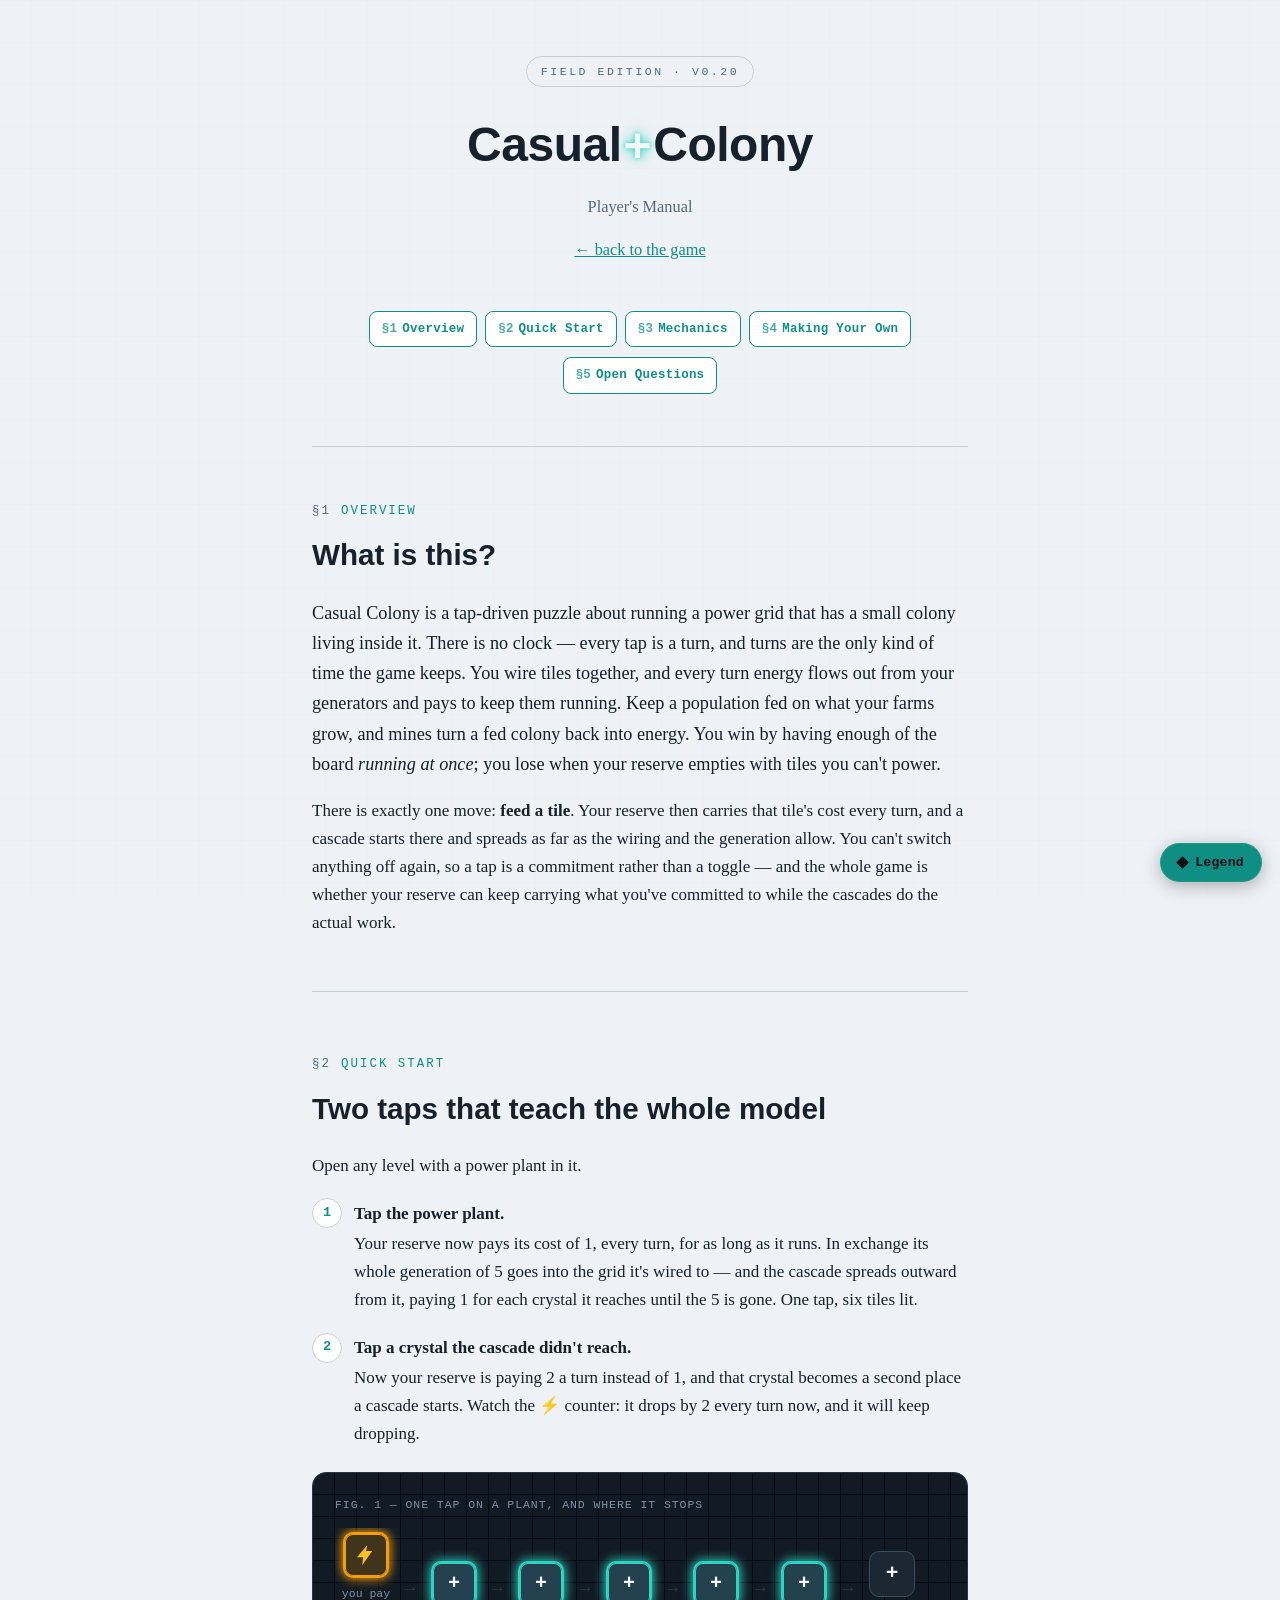
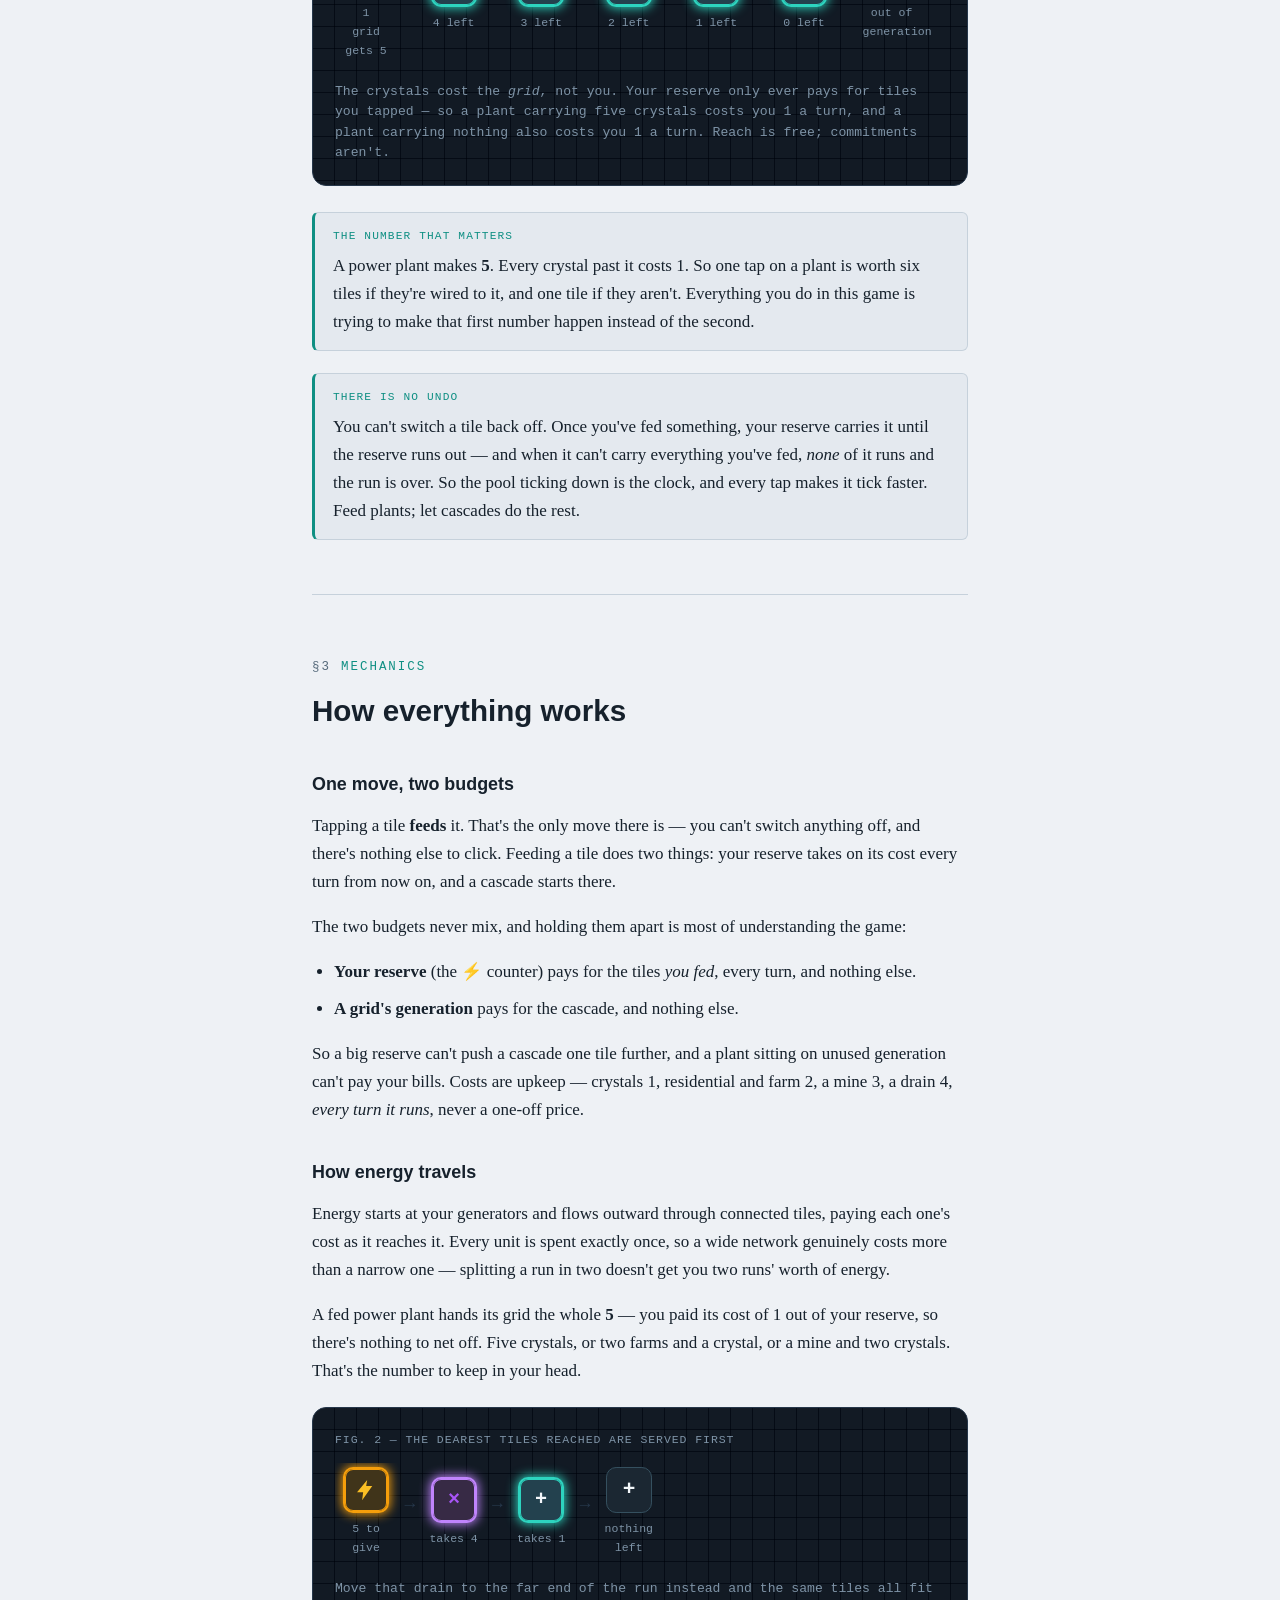
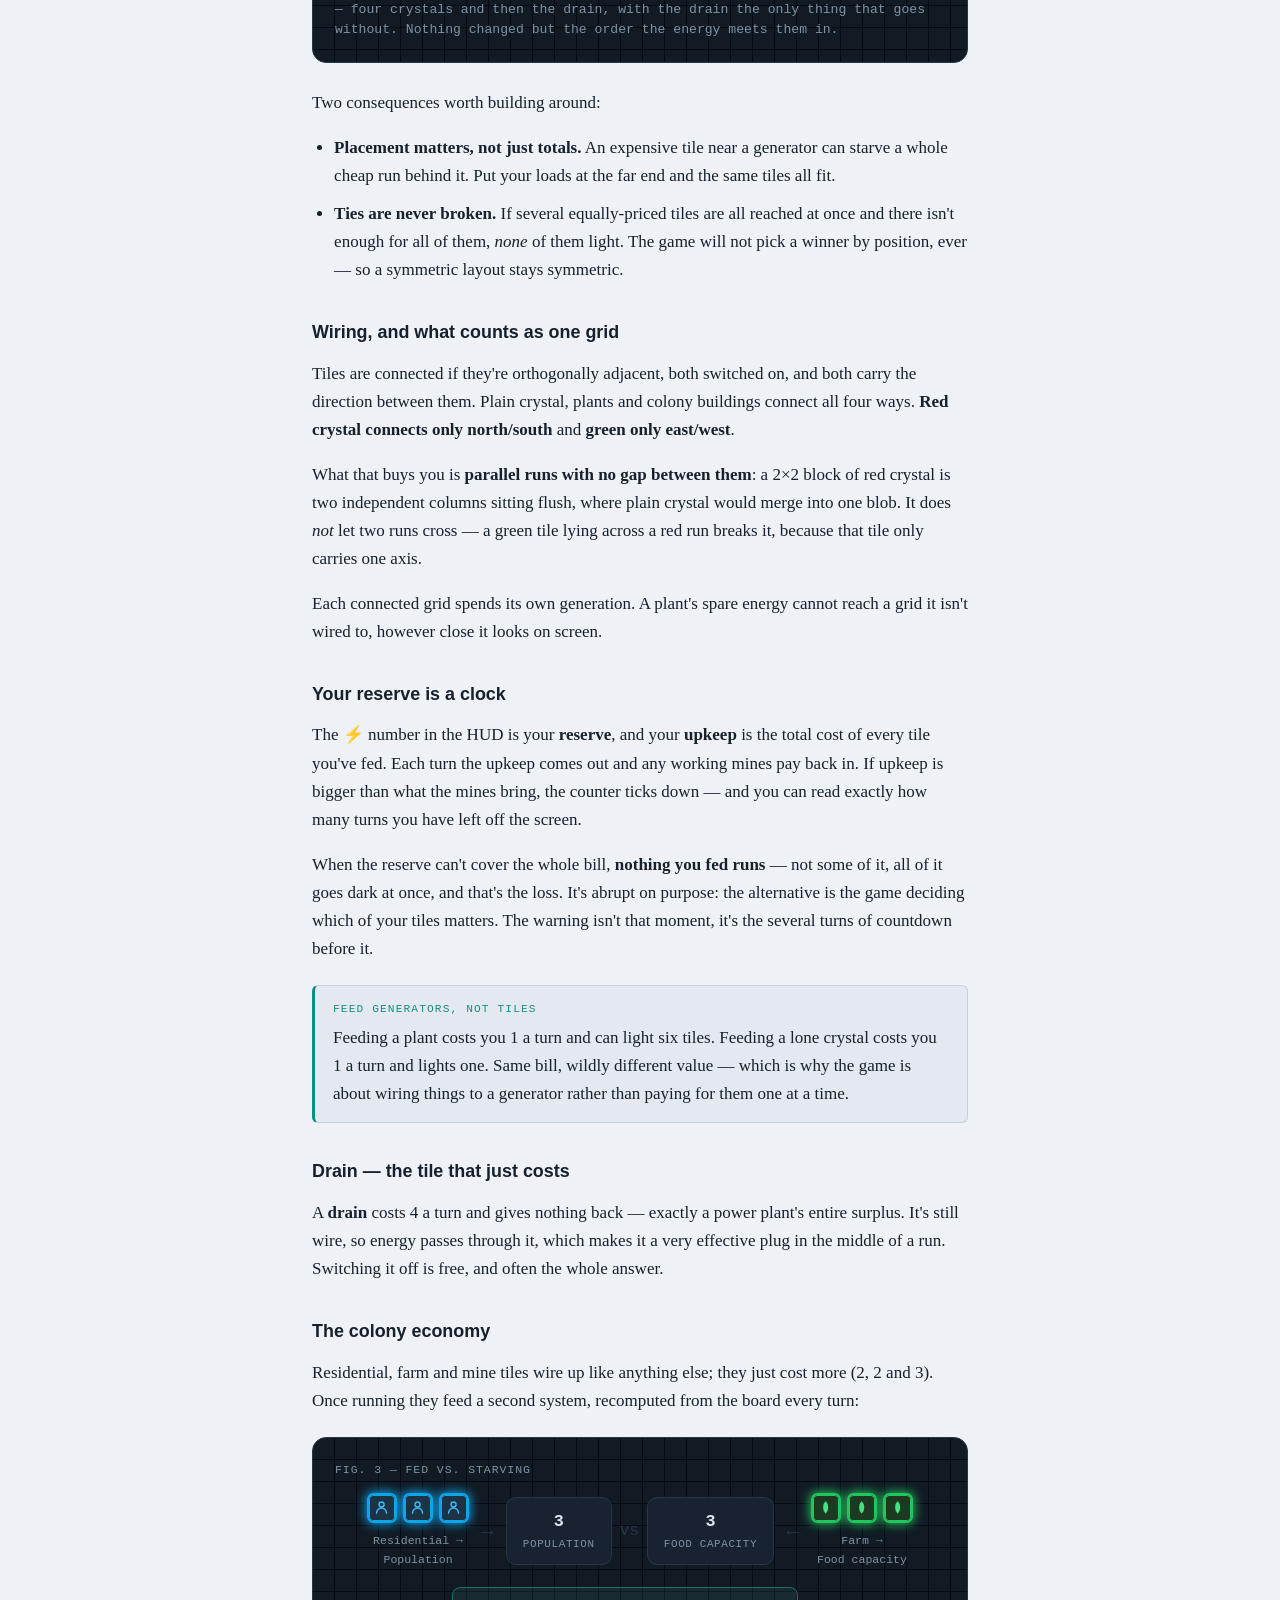
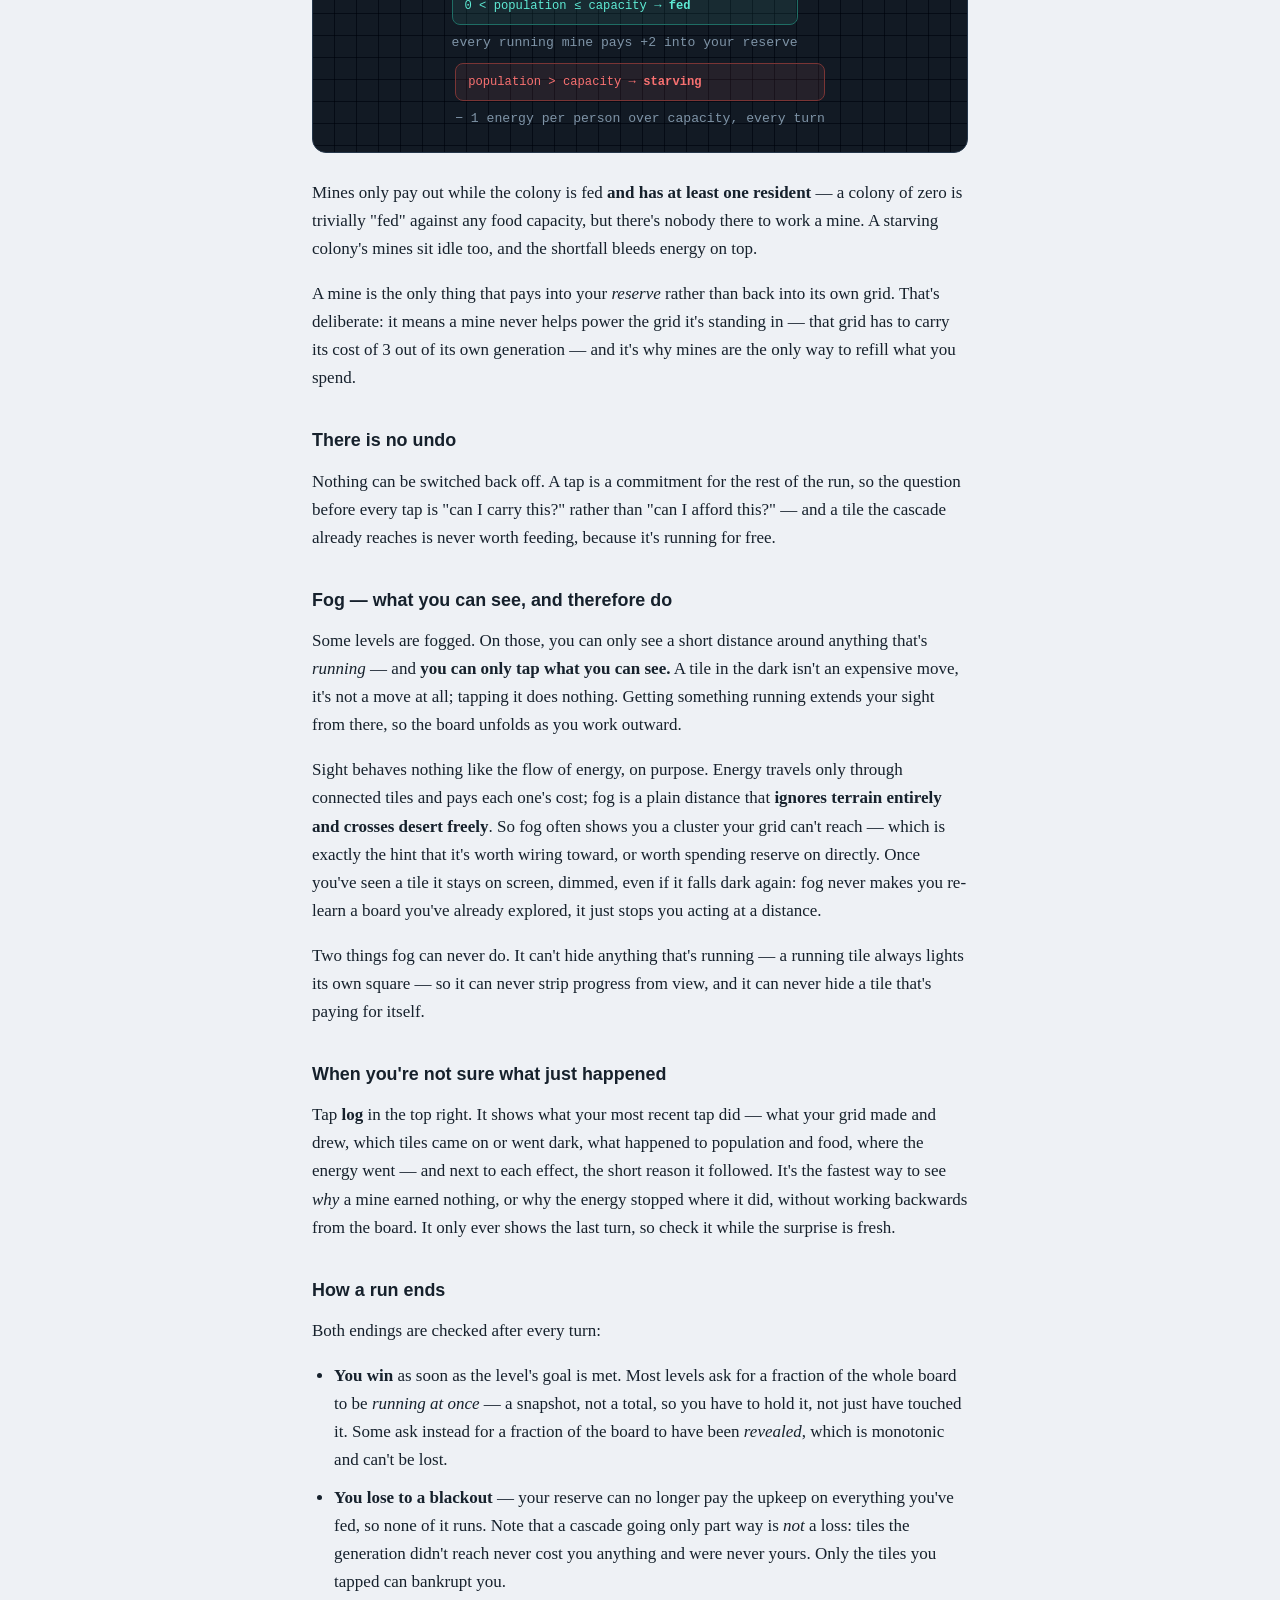
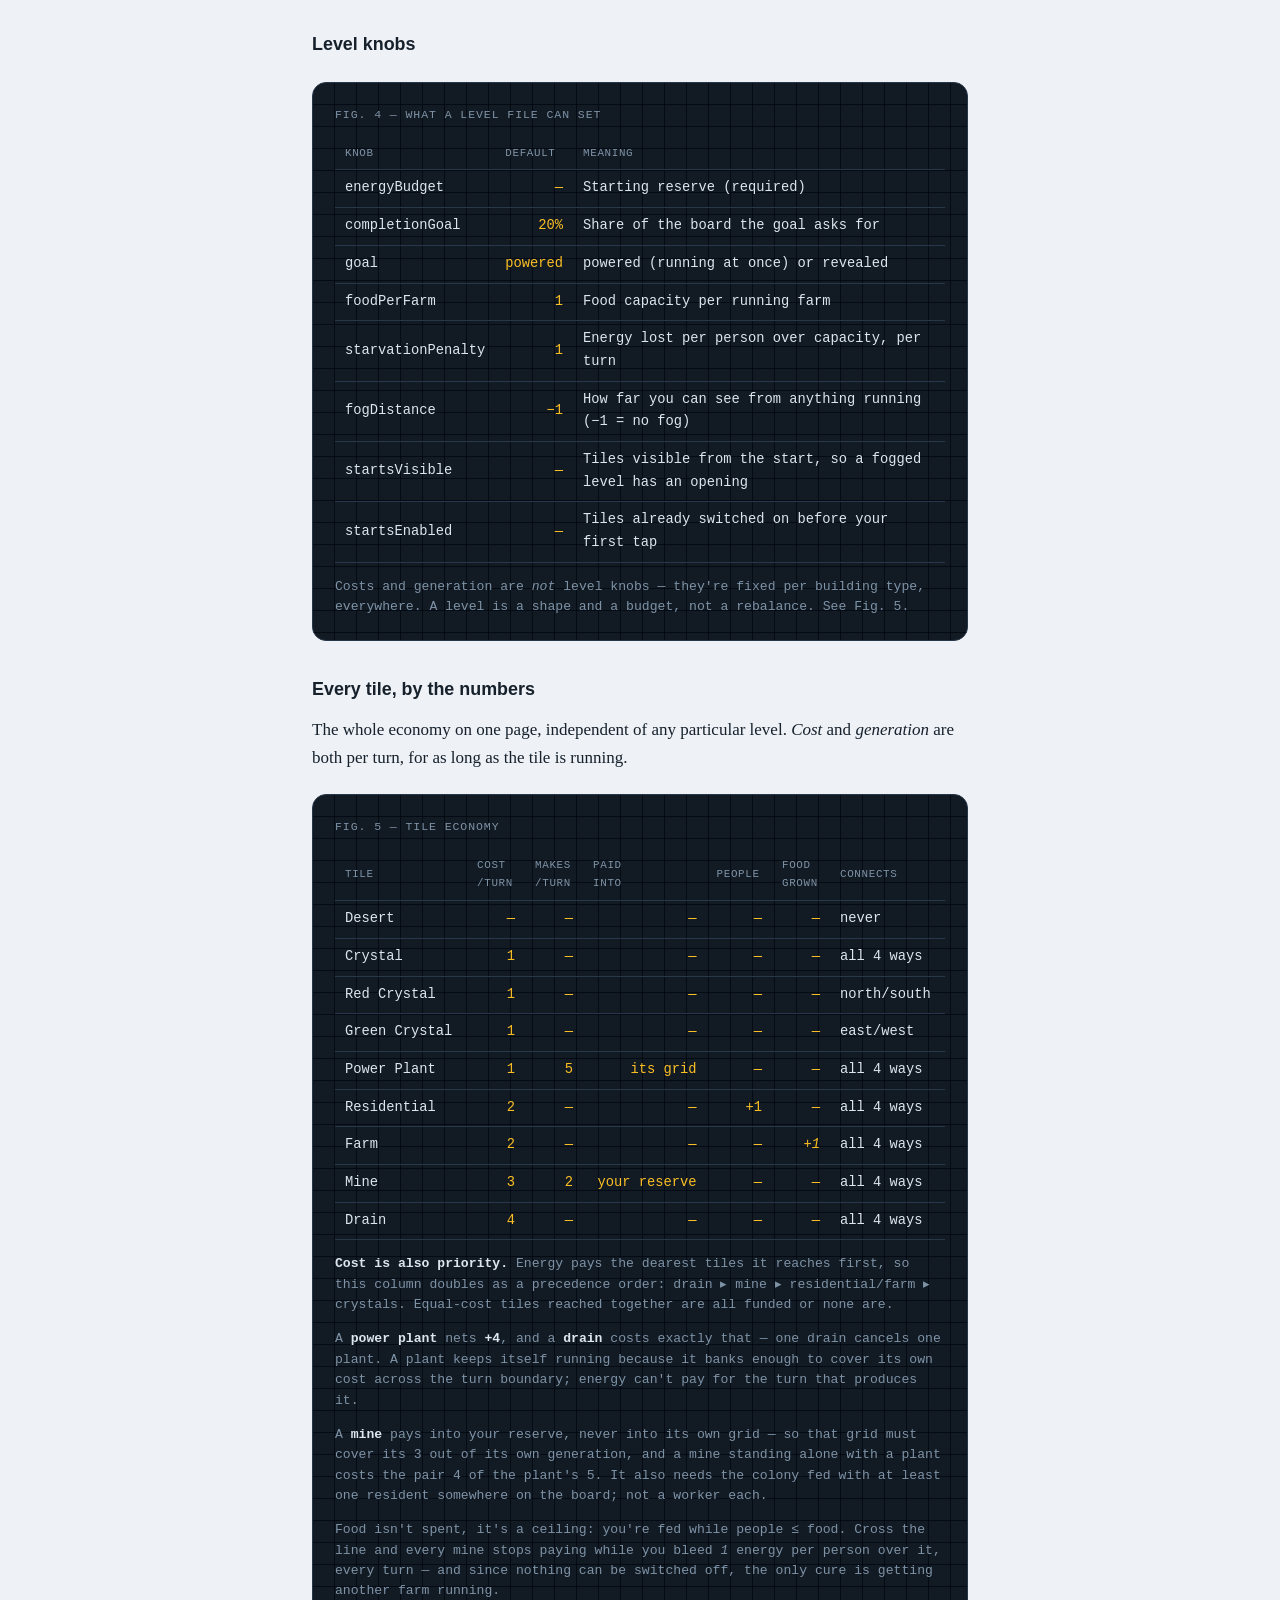
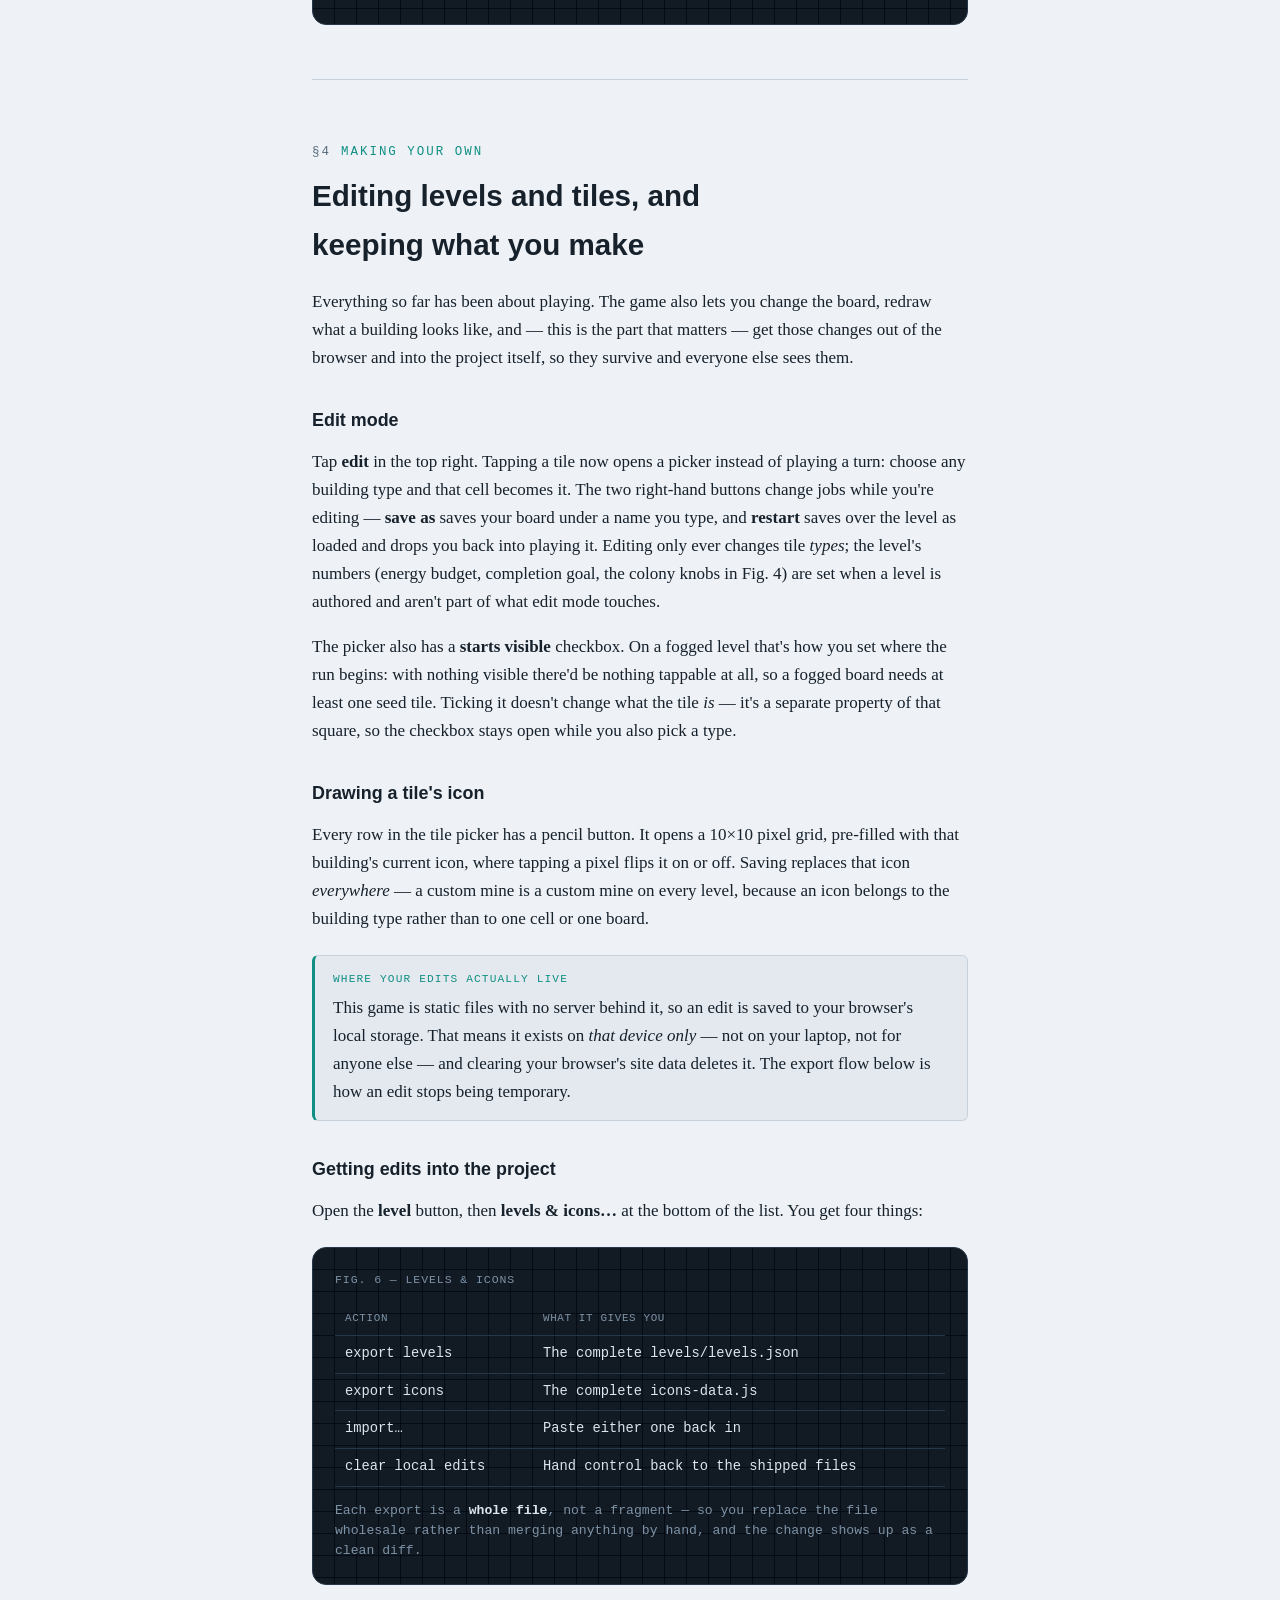
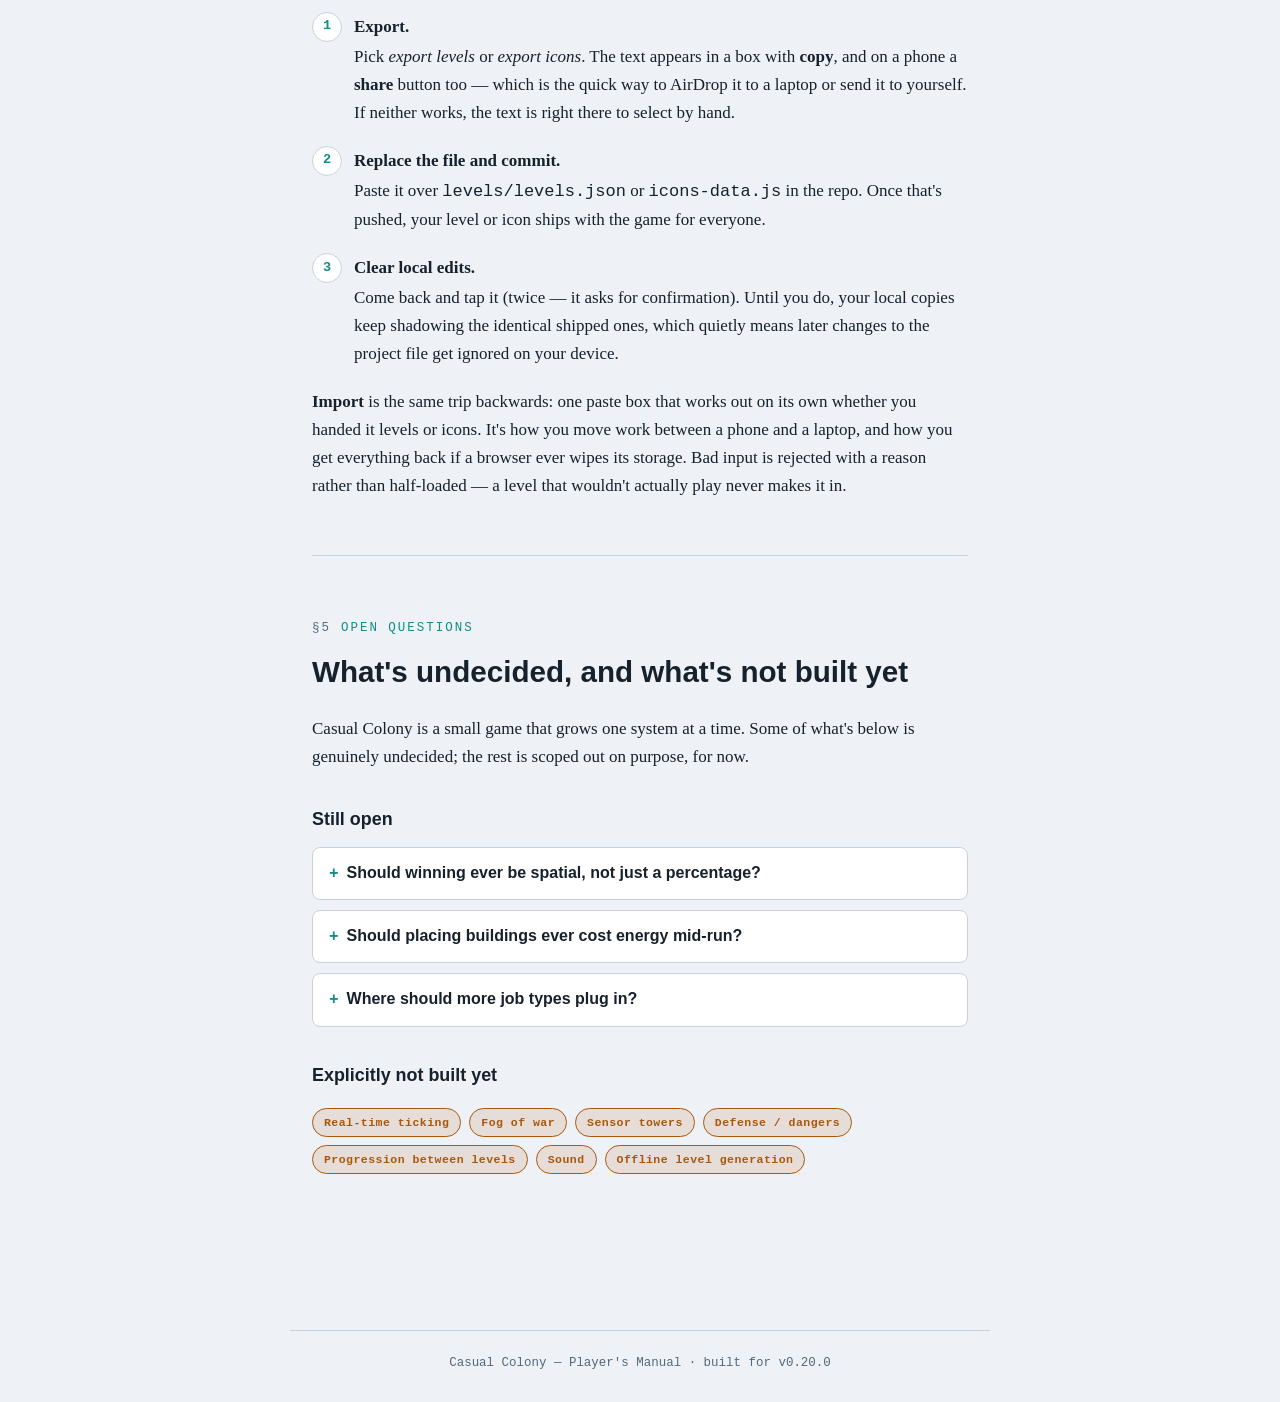
==== commit e91c5d2e: "One move, two budgets: the cascade spreads into untouched tiles The cascade still wasn't a cascade. " ====
--- a/manual.html
+++ b/manual.html
@@ -296,8 +296,7 @@
   .tile--mine    { --active: var(--b-mine-active);    --glow: var(--b-mine-glow);    --icon: var(--b-mine-icon);    background: var(--b-mine-fill);    border-color: var(--b-mine-line); }
   .tile--drain   { --active: var(--b-drain-active);   --glow: var(--b-drain-glow);   --icon: var(--b-drain-icon);   background: var(--b-drain-fill);   border-color: var(--b-drain-line); }
   /* Switched on, but the energy didn't reach it — the game draws this as a
-     dashed outline, and it's the single most useful piece of feedback on the
-     board. */
+     dashed outline: your reserve can no longer carry everything you fed. */
   .tile.waiting { border-style: dashed; border-width: 2px; border-color: var(--glow); opacity: 0.72; }
 
   .tile[data-badge]::after {
@@ -620,11 +619,12 @@
       with tiles you can't power.
     </p>
     <p class="prose">
-      The important thing to get used to first: <strong>a tap doesn't light a
-      tile, it switches one on.</strong> Whether it actually runs is decided
-      fresh every turn by whether the energy reaching it can pay for it. You
-      are not buying tiles — you are committing to an upkeep, and the whole
-      game is about whether your grid can carry what you've committed to.
+      There is exactly one move: <strong>feed a tile</strong>. Your reserve
+      then carries that tile's cost every turn, and a cascade starts there and
+      spreads as far as the wiring and the generation allow. You can't switch
+      anything off again, so a tap is a commitment rather than a toggle — and
+      the whole game is whether your reserve can keep carrying what you've
+      committed to while the cascades do the actual work.
     </p>
   </section>
 
@@ -632,31 +632,30 @@
 
   <section id="quick-start">
     <div class="eyebrow"><span class="num">§2</span> Quick Start</div>
-    <h2 class="h">Four taps that teach the whole model</h2>
-    <p class="prose">
-      Open any level with a power plant and try this. It takes about a minute
-      and it's most of what you need to know.
+    <h2 class="h">Two taps that teach the whole model</h2>
+    <p class="prose">
+      Open any level with a power plant in it.
     </p>
 
     <ol class="steps">
-      <li><strong>Switch on the power plant.</strong> It makes 5 energy a turn
-        and costs 1 to run, so it has <strong>4 spare</strong> — and that 4 is
-        the only budget the tiles wired to it get.</li>
-      <li><strong>Switch on a crystal next to it.</strong> Energy flows out
-        from the plant and pays the crystal's cost of 1. Now 3 spare.</li>
-      <li><strong>Keep going until the fifth crystal.</strong> The first four
-        light. The fifth doesn't: there's nothing left to pay it. It sits
-        there with a <strong>dashed outline</strong> — switched on, but not
-        running.</li>
-      <li><strong>Tap that fifth crystal again to switch it off.</strong> Free,
-        instant, and it's the main repair tool in the game.</li>
+      <li><strong>Tap the power plant.</strong> Your reserve now pays its cost
+        of 1, every turn, for as long as it runs. In exchange its whole
+        generation of 5 goes into the grid it's wired to — and the cascade
+        spreads outward from it, paying 1 for each crystal it reaches until
+        the 5 is gone. One tap, six tiles lit.</li>
+      <li><strong>Tap a crystal the cascade didn't reach.</strong> Now your
+        reserve is paying 2 a turn instead of 1, and that crystal becomes a
+        second place a cascade starts. Watch the ⚡ counter: it drops by 2 every
+        turn now, and it will keep dropping.</li>
     </ol>
 
     <div class="panel">
-      <div class="panel-cap">Fig. 1 — One plant's surplus of 4, spent along a run</div>
+      <div class="panel-cap">Fig. 1 — One tap on a plant, and where it stops</div>
       <div class="scroller">
         <div class="chain">
-          <div class="chain-step"><div class="tile tile--plant active"><div class="tile-icon"><svg><use href="#icon-bolt"></use></svg></div></div><div class="val">makes 5<br />costs 1</div></div>
+          <div class="chain-step"><div class="tile tile--plant active"><div class="tile-icon"><svg><use href="#icon-bolt"></use></svg></div></div><div class="val">you pay 1<br />grid gets 5</div></div>
+          <div class="chain-arrow">→</div>
+          <div class="chain-step"><div class="tile tile--crystal active"><div class="tile-icon is-text">+</div></div><div class="val">4 left</div></div>
           <div class="chain-arrow">→</div>
           <div class="chain-step"><div class="tile tile--crystal active"><div class="tile-icon is-text">+</div></div><div class="val">3 left</div></div>
           <div class="chain-arrow">→</div>
@@ -666,41 +665,30 @@
           <div class="chain-arrow">→</div>
           <div class="chain-step"><div class="tile tile--crystal active"><div class="tile-icon is-text">+</div></div><div class="val">0 left</div></div>
           <div class="chain-arrow">→</div>
-          <div class="chain-step"><div class="tile tile--crystal waiting"><div class="tile-icon is-text">+</div></div><div class="val">switched on,<br />not running</div></div>
-        </div>
-      </div>
-      <div class="panel-note">Every one of these costs <strong>1 every turn</strong>, not once. The plant isn't paying a one-off price for four crystals — it's carrying them, forever, and it can carry exactly four.</div>
+          <div class="chain-step"><div class="tile tile--crystal"><div class="tile-icon is-text">+</div></div><div class="val">out of<br />generation</div></div>
+        </div>
+      </div>
+      <div class="panel-note">The crystals cost the <em>grid</em>, not you. Your reserve only ever pays for tiles you tapped — so a plant carrying five crystals costs you 1 a turn, and a plant carrying nothing also costs you 1 a turn. Reach is free; commitments aren't.</div>
     </div>
 
     <div class="callout">
-      <div class="cap">Now over-commit on purpose</div>
+      <div class="cap">The number that matters</div>
       <p>
-        Switch that fifth crystal back on while you still have energy in
-        reserve. It <em>does</em> light — your reserve is covering it. Watch
-        the ⚡ counter: it drops by 1 every single turn now. Add a sixth and
-        it drops by 2. You've bought running tiles with a countdown, and when
-        the reserve hits zero the extra tiles go dark on their own and you're
-        back to four. Nothing is destroyed; the grid just shrinks to what it
-        can actually afford.
+        A power plant makes <strong>5</strong>. Every crystal past it costs
+        1. So one tap on a plant is worth six tiles if they're wired to it, and
+        one tile if they aren't. Everything you do in this game is trying to
+        make that first number happen instead of the second.
       </p>
     </div>
 
-    <p class="prose">
-      That's the shape of every interesting position in the game: a deficit
-      you can see coming, and a limited number of turns to fix it — by cutting
-      load, or by getting a mine running to refill the reserve before it
-      empties.
-    </p>
-
     <div class="callout">
-      <div class="cap">The one that surprises people</div>
+      <div class="cap">There is no undo</div>
       <p>
-        Put an expensive tile right next to the plant — a mine (3) or a drain
-        (4) — with a run of crystals behind it. The expensive tile is served
-        <strong>first</strong>, and the crystals behind it get nothing. Energy
-        pays the dearest tiles it reaches before it moves on, so
-        <em>where</em> you put your loads matters as much as how many you
-        have. Move the mine to the far end of the run and everything lights.
+        You can't switch a tile back off. Once you've fed something, your
+        reserve carries it until the reserve runs out — and when it can't carry
+        everything you've fed, <em>none</em> of it runs and the run is over. So
+        the pool ticking down is the clock, and every tap makes it tick faster.
+        Feed plants; let cascades do the rest.
       </p>
     </div>
   </section>
@@ -711,21 +699,28 @@
     <div class="eyebrow"><span class="num">§3</span> Mechanics</div>
     <h2 class="h">How everything works</h2>
 
-    <h3 class="h">Two states: switched on, and running</h3>
-    <p class="prose">
-      Every tile you can interact with has an on/off switch, and tapping it
-      flips that switch. That's the entire vocabulary — there is no other kind
-      of move. Switching on and switching off are both free.
-    </p>
-    <p class="prose">
-      What a tile <em>costs</em> is upkeep: crystals 1, residential and farm
-      2, a mine 3, a drain 4 — <strong>every turn it runs</strong>, not once.
-      So after every tap the game re-solves the whole board from scratch and
-      asks, tile by tile, whether the energy reaching it can pay for it. A
-      tile that's switched on but couldn't be paid for is drawn with a
-      <strong>dashed outline</strong>. It isn't broken and it hasn't cost you
-      anything — it's waiting, and it'll come on by itself the moment you free
-      up energy or add generation.
+    <h3 class="h">One move, two budgets</h3>
+    <p class="prose">
+      Tapping a tile <strong>feeds</strong> it. That's the only move there is —
+      you can't switch anything off, and there's nothing else to click. Feeding
+      a tile does two things: your reserve takes on its cost every turn from
+      now on, and a cascade starts there.
+    </p>
+    <p class="prose">
+      The two budgets never mix, and holding them apart is most of
+      understanding the game:
+    </p>
+    <ul>
+      <li><strong>Your reserve</strong> (the ⚡ counter) pays for the tiles
+        <em>you fed</em>, every turn, and nothing else.</li>
+      <li><strong>A grid's generation</strong> pays for the cascade, and
+        nothing else.</li>
+    </ul>
+    <p class="prose">
+      So a big reserve can't push a cascade one tile further, and a plant
+      sitting on unused generation can't pay your bills. Costs are upkeep —
+      crystals 1, residential and farm 2, a mine 3, a drain 4, <em>every turn
+      it runs</em>, never a one-off price.
     </p>
 
     <h3 class="h">How energy travels</h3>
@@ -736,25 +731,26 @@
       splitting a run in two doesn't get you two runs' worth of energy.
     </p>
     <p class="prose">
-      A power plant makes 5 and costs 1, so it has <strong>4 spare</strong>:
-      four crystals, or two farms, or one mine and one crystal. That's the
-      number to keep in your head.
+      A fed power plant hands its grid the whole <strong>5</strong> — you paid
+      its cost of 1 out of your reserve, so there's nothing to net off. Five
+      crystals, or two farms and a crystal, or a mine and two crystals. That's
+      the number to keep in your head.
     </p>
 
     <div class="panel">
       <div class="panel-cap">Fig. 2 — The dearest tiles reached are served first</div>
       <div class="scroller">
         <div class="chain">
-          <div class="chain-step"><div class="tile tile--plant active"><div class="tile-icon"><svg><use href="#icon-bolt"></use></svg></div></div><div class="val">4 spare</div></div>
+          <div class="chain-step"><div class="tile tile--plant active"><div class="tile-icon"><svg><use href="#icon-bolt"></use></svg></div></div><div class="val">5 to give</div></div>
           <div class="chain-arrow">→</div>
-          <div class="chain-step"><div class="tile tile--mine active"><div class="tile-icon is-text">$</div></div><div class="val">takes 3</div></div>
+          <div class="chain-step"><div class="tile tile--drain active"><div class="tile-icon is-text">×</div></div><div class="val">takes 4</div></div>
           <div class="chain-arrow">→</div>
           <div class="chain-step"><div class="tile tile--crystal active"><div class="tile-icon is-text">+</div></div><div class="val">takes 1</div></div>
           <div class="chain-arrow">→</div>
-          <div class="chain-step"><div class="tile tile--crystal waiting"><div class="tile-icon is-text">+</div></div><div class="val">nothing left</div></div>
-        </div>
-      </div>
-      <div class="panel-note">Swap the mine for a <strong>residential</strong> (cost 2) and the result changes completely: the mine's 3 leaves 1, which a crystal can use — but a residential's 2 leaves 1, which a residential can't. The tile that gets starved isn't always the dearest one; it's whatever the leftovers don't fit.</div>
+          <div class="chain-step"><div class="tile tile--crystal"><div class="tile-icon is-text">+</div></div><div class="val">nothing left</div></div>
+        </div>
+      </div>
+      <div class="panel-note">Move that drain to the far end of the run instead and the same tiles all fit — four crystals and then the drain, with the drain the only thing that goes without. Nothing changed but the order the energy meets them in.</div>
     </div>
 
     <p class="prose">
@@ -789,35 +785,30 @@
       cannot reach a grid it isn't wired to, however close it looks on screen.
     </p>
 
-    <h3 class="h">Your reserve, and running a deficit</h3>
-    <p class="prose">
-      The ⚡ number in the HUD is your <strong>reserve</strong>. Whatever a
-      grid's own generation can't cover comes out of it, every turn. That's
-      what lets you deliberately run more than you can afford: over-commit
-      with a full reserve and everything runs, the counter ticks down by the
-      size of the deficit, and you have exactly that many turns to fix it.
-    </p>
-    <p class="prose">
-      When the reserve empties, nothing is destroyed — the wave simply
-      retreats to whatever generation alone can carry, and the rest goes
-      dashed. You lose only if you're out of reserve <em>and</em> still have
-      tiles you can't power.
+    <h3 class="h">Your reserve is a clock</h3>
+    <p class="prose">
+      The ⚡ number in the HUD is your <strong>reserve</strong>, and your
+      <strong>upkeep</strong> is the total cost of every tile you've fed. Each
+      turn the upkeep comes out and any working mines pay back in. If upkeep is
+      bigger than what the mines bring, the counter ticks down — and you can
+      read exactly how many turns you have left off the screen.
+    </p>
+    <p class="prose">
+      When the reserve can't cover the whole bill, <strong>nothing you fed
+      runs</strong> — not some of it, all of it goes dark at once, and that's
+      the loss. It's abrupt on purpose: the alternative is the game deciding
+      which of your tiles matters. The warning isn't that moment, it's the
+      several turns of countdown before it.
     </p>
     <div class="callout">
-      <div class="cap">One reserve, shared</div>
+      <div class="cap">Feed generators, not tiles</div>
       <p>
-        There's only one reserve for the whole board, so separate grids
-        compete for it. If it can't cover everything drawing on it, none of
-        them draw — the same "no arbitrary winners" rule as within a run.
+        Feeding a plant costs you 1 a turn and can light six tiles. Feeding a
+        lone crystal costs you 1 a turn and lights one. Same bill, wildly
+        different value — which is why the game is about wiring things to a
+        generator rather than paying for them one at a time.
       </p>
     </div>
-    <p class="prose">
-      A grid with <strong>no generator at all</strong> is the one thing that
-      doesn't cascade: there's no origin for energy to flow out from, so it
-      runs entirely off your reserve, all of it or none of it. That's how you
-      light a cluster you haven't wired up yet — at the price of paying for
-      every tile of it, every turn.
-    </p>
 
     <h3 class="h">Drain — the tile that just costs</h3>
     <p class="prose">
@@ -886,13 +877,12 @@
       refill what you spend.
     </p>
 
-    <h3 class="h">Switching things off</h3>
-    <p class="prose">
-      Every non-desert tile can be switched back off, free and immediately.
-      It's the general repair: too much load, cut some; colony starving, cut a
-      residential; a drain eating your surplus, cut it. Because it's free and
-      always available, no position is ever unrecoverable for want of energy
-      to escape it.
+    <h3 class="h">There is no undo</h3>
+    <p class="prose">
+      Nothing can be switched back off. A tap is a commitment for the rest of
+      the run, so the question before every tap is "can I carry this?" rather
+      than "can I afford this?" — and a tile the cascade already reaches is
+      never worth feeding, because it's running for free.
     </p>
 
     <h3 class="h">Fog — what you can see, and therefore do</h3>
@@ -918,8 +908,8 @@
     <p class="prose">
       Two things fog can never do. It can't hide anything that's running — a
       running tile always lights its own square — so it can never strip
-      progress from view, and it can never stop you switching off the thing
-      that's draining you.
+      progress from view, and it can never hide a tile that's paying for
+      itself.
     </p>
 
     <h3 class="h">When you're not sure what just happened</h3>
@@ -943,10 +933,11 @@
         once</em> — a snapshot, not a total, so you have to hold it, not just
         have touched it. Some ask instead for a fraction of the board to have
         been <em>revealed</em>, which is monotonic and can't be lost.</li>
-      <li><strong>You lose to a blackout</strong> — your reserve is at 0 and
-        there are still tiles switched on that nothing can power. Note what
-        that isn't: running out of reserve is not by itself a loss. If your
-        grid pays for itself, you can sit at 0 indefinitely.</li>
+      <li><strong>You lose to a blackout</strong> — your reserve can no longer
+        pay the upkeep on everything you've fed, so none of it runs. Note that
+        a cascade going only part way is <em>not</em> a loss: tiles the
+        generation didn't reach never cost you anything and were never yours.
+        Only the tiles you tapped can bankrupt you.</li>
     </ul>
 
     <h3 class="h">Level knobs</h3>
@@ -1002,7 +993,7 @@
         A <strong>mine</strong> pays into your reserve, never into its own grid — so that grid must cover its 3 out of its own generation, and a mine standing alone with a plant costs the pair 4 of the plant's 5. It also needs the colony fed with at least one resident somewhere on the board; not a worker each.
       </div>
       <div class="panel-note">
-        Food isn't spent, it's a ceiling: you're fed while people ≤ food. Cross the line and every mine stops paying while you bleed <em>1</em> energy per person over it, every turn, until you switch a residential off.
+        Food isn't spent, it's a ceiling: you're fed while people ≤ food. Cross the line and every mine stops paying while you bleed <em>1</em> energy per person over it, every turn — and since nothing can be switched off, the only cure is getting another farm running.
       </div>
     </div>
   </section>
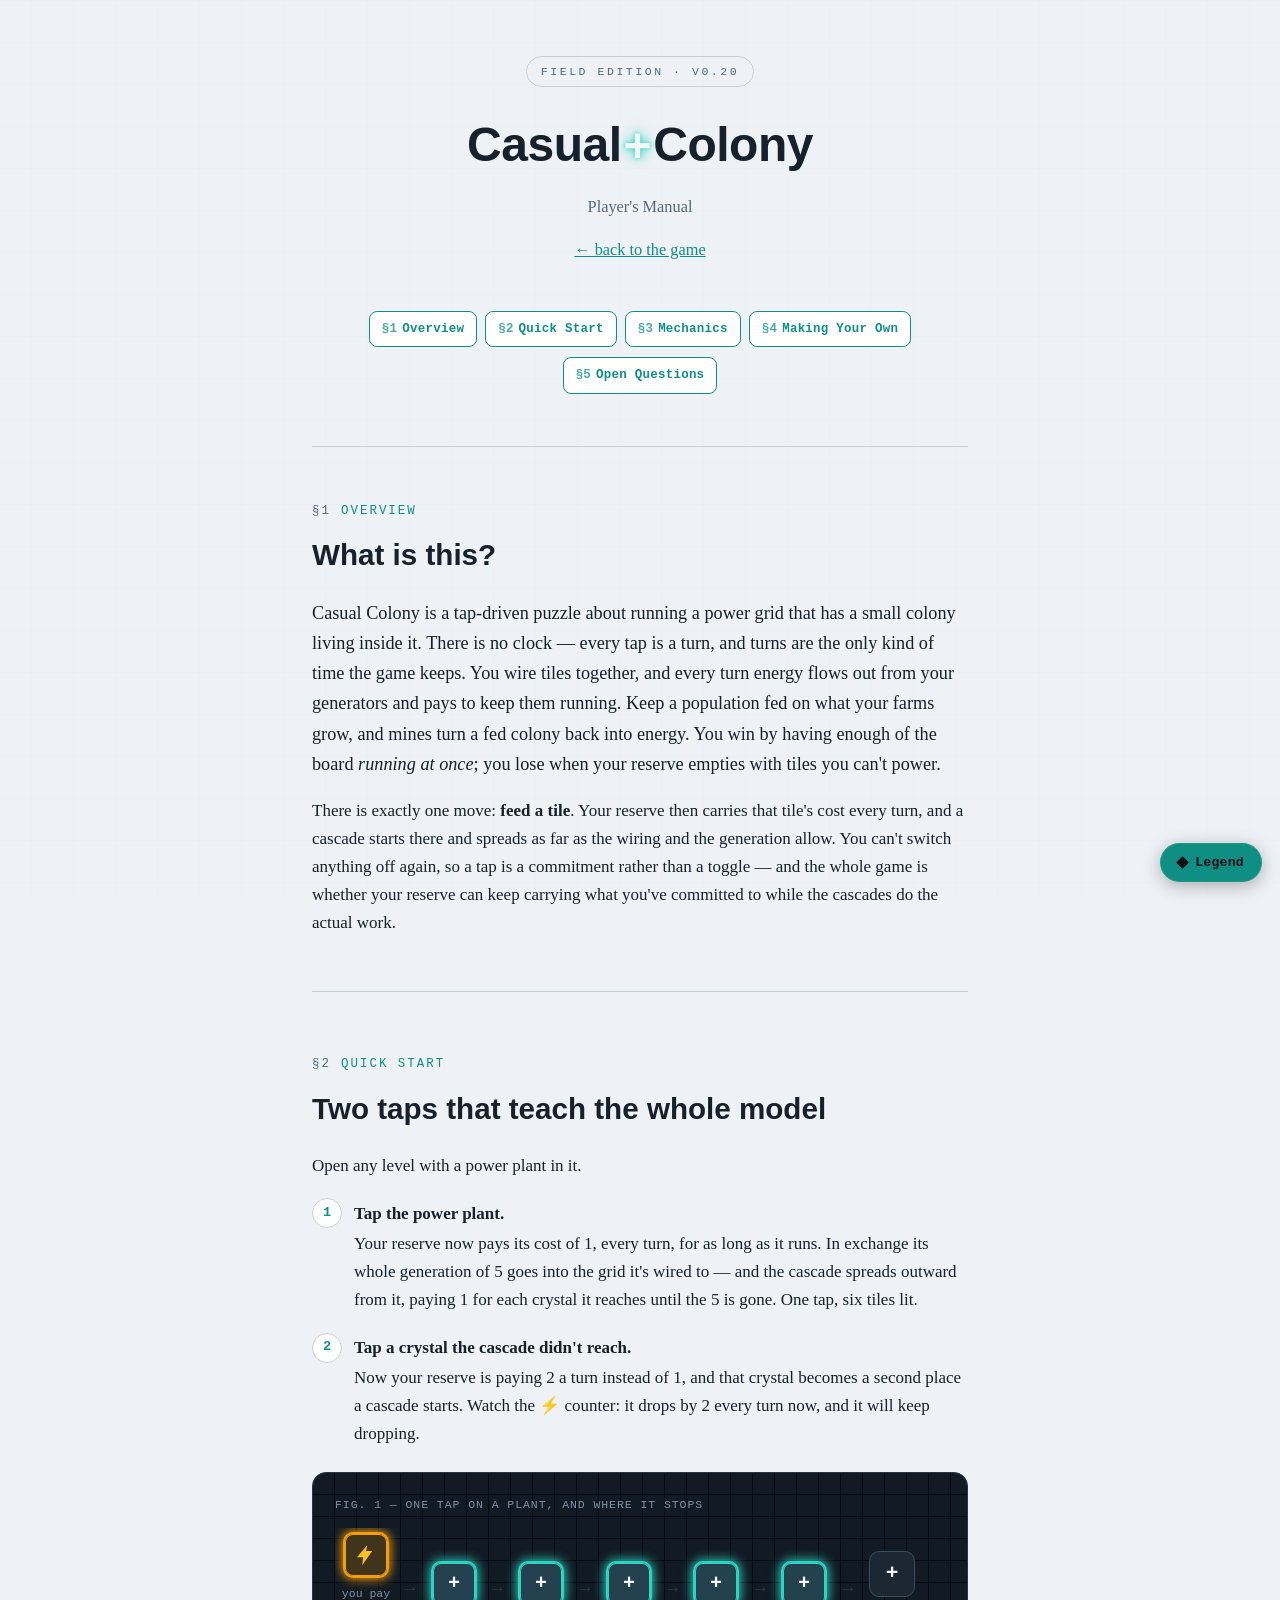
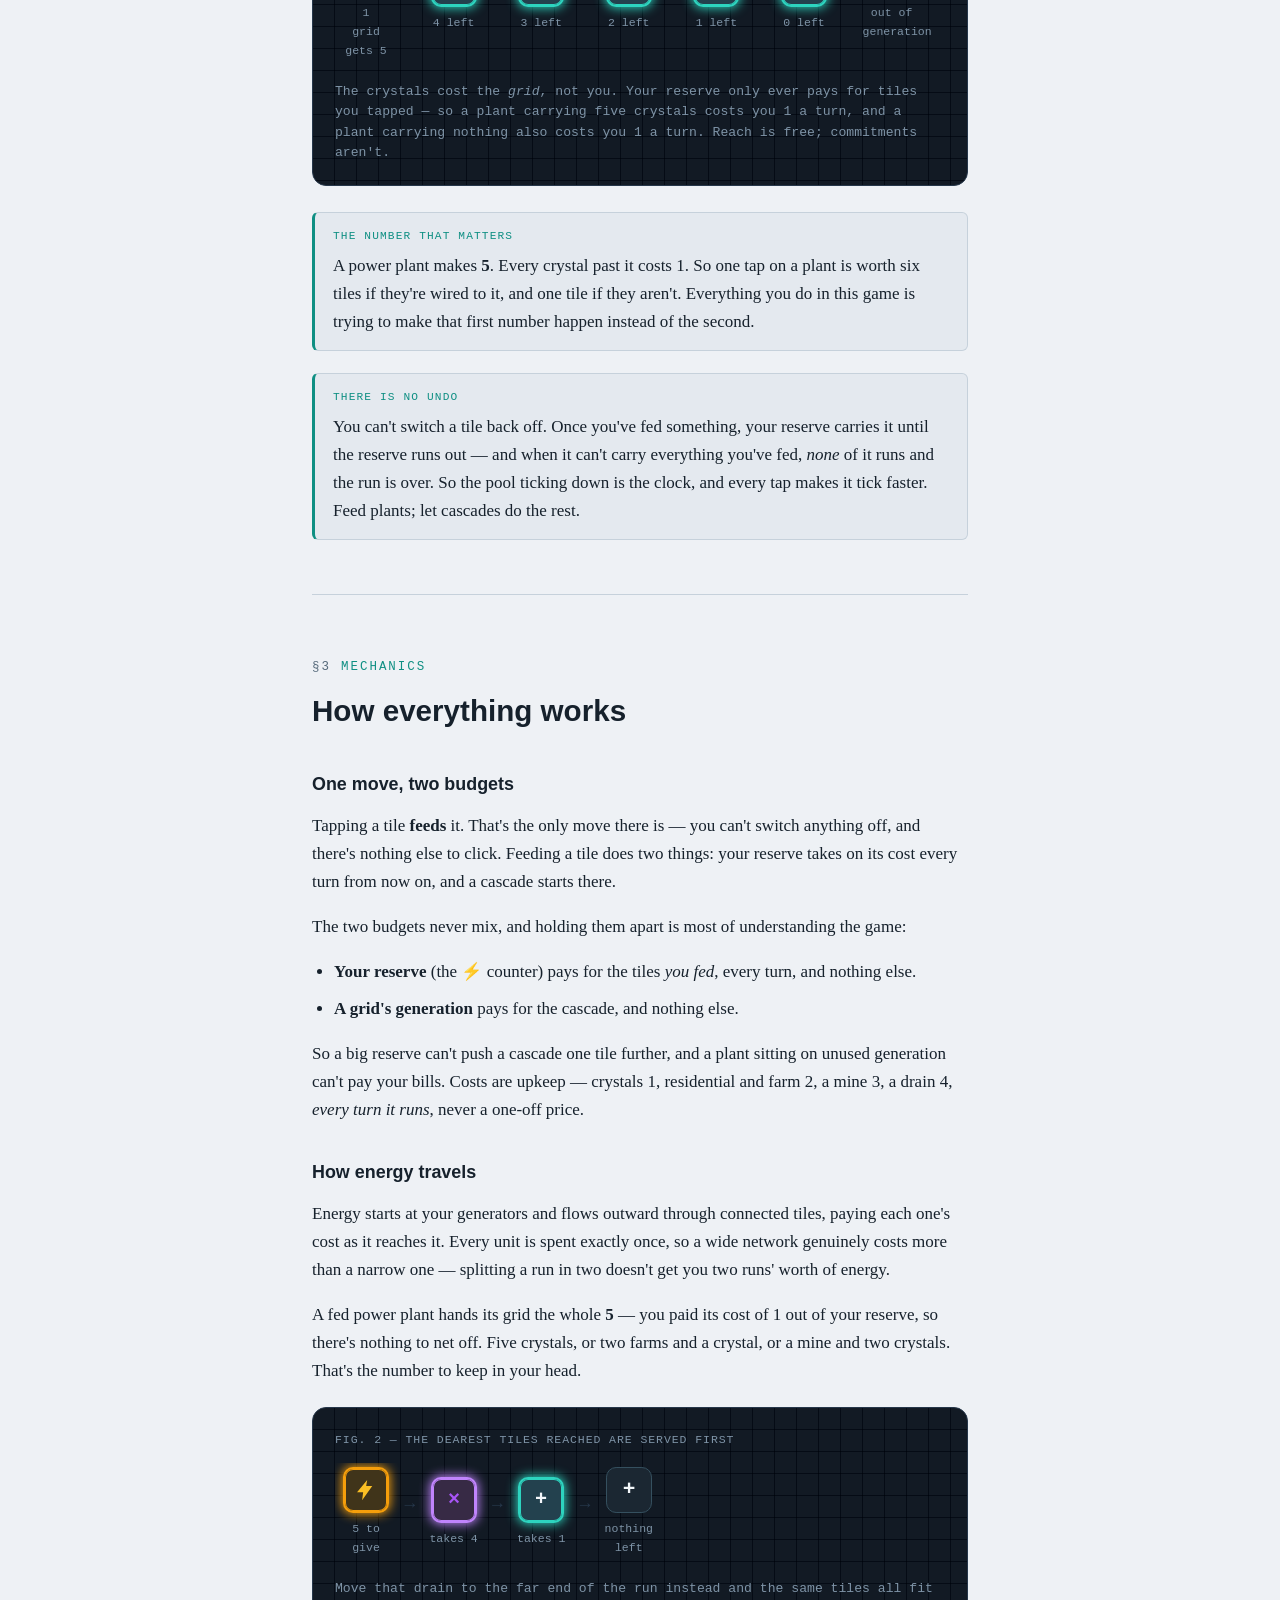
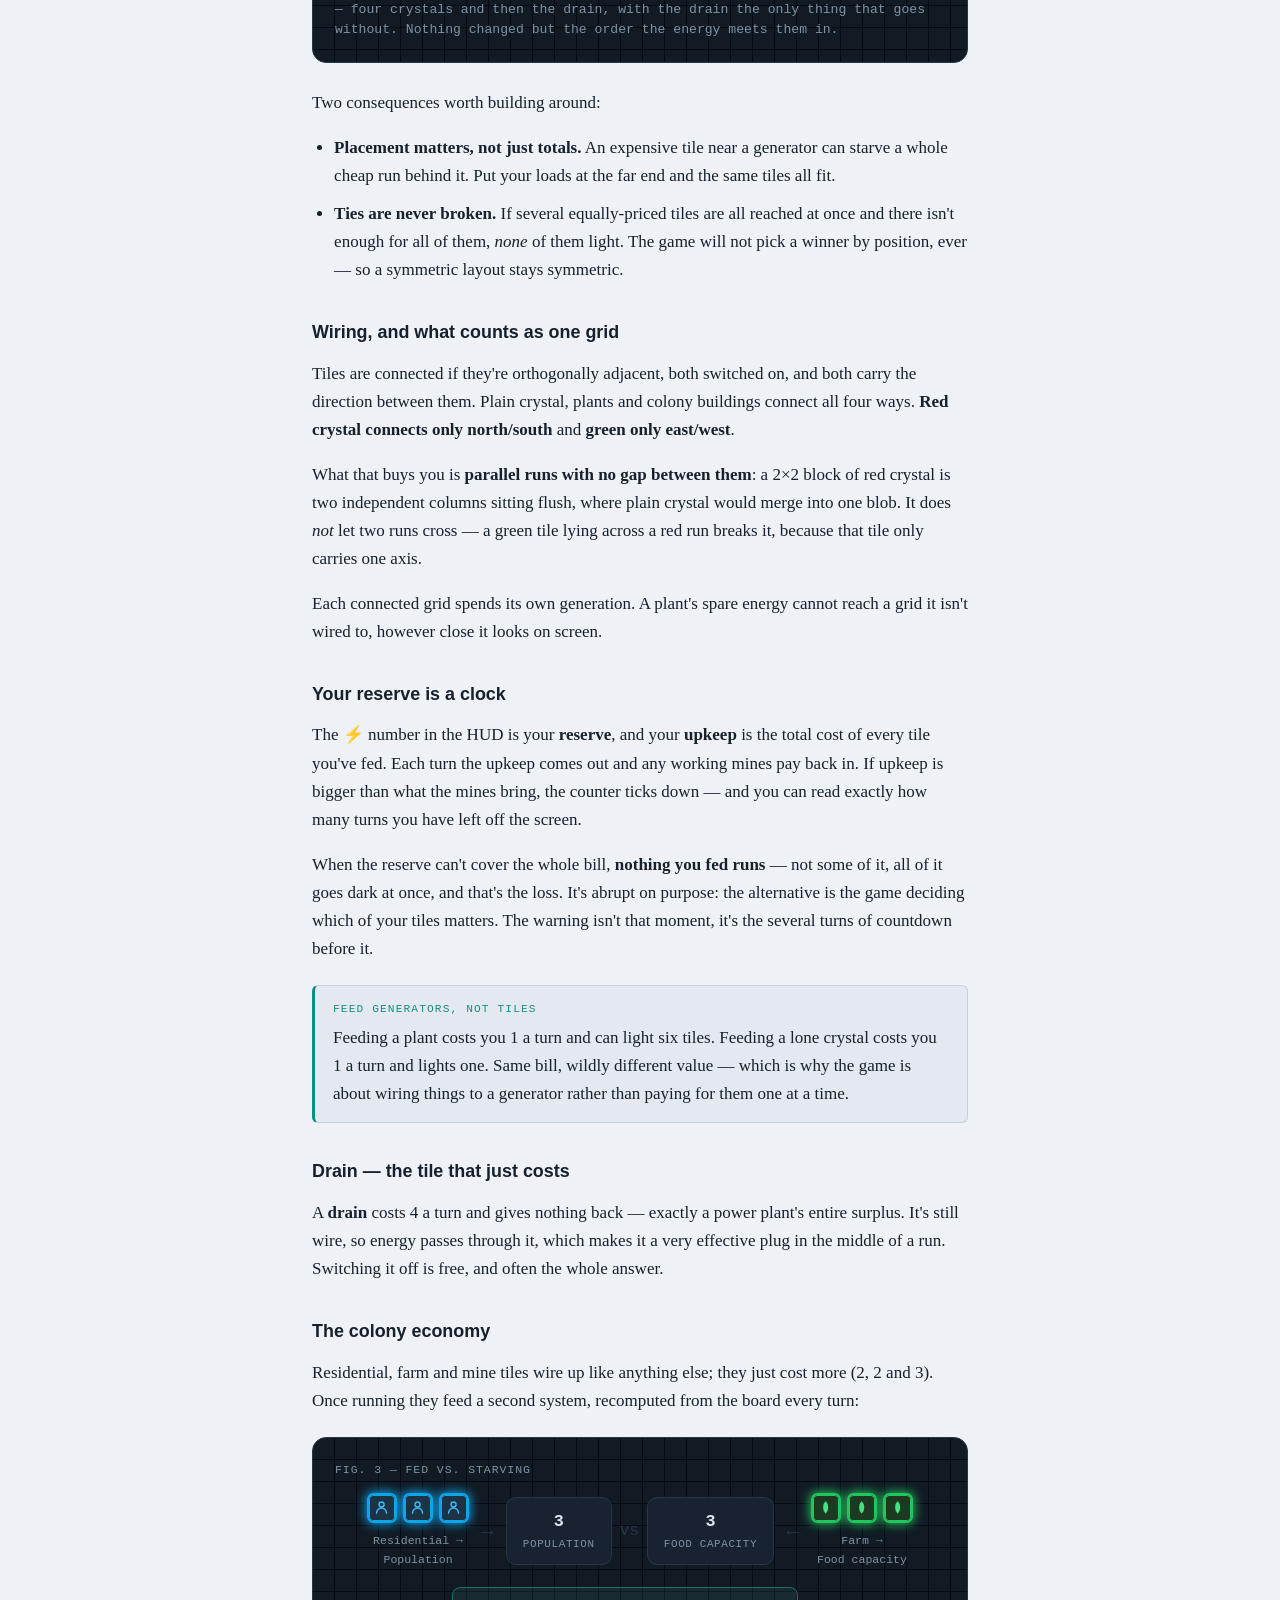
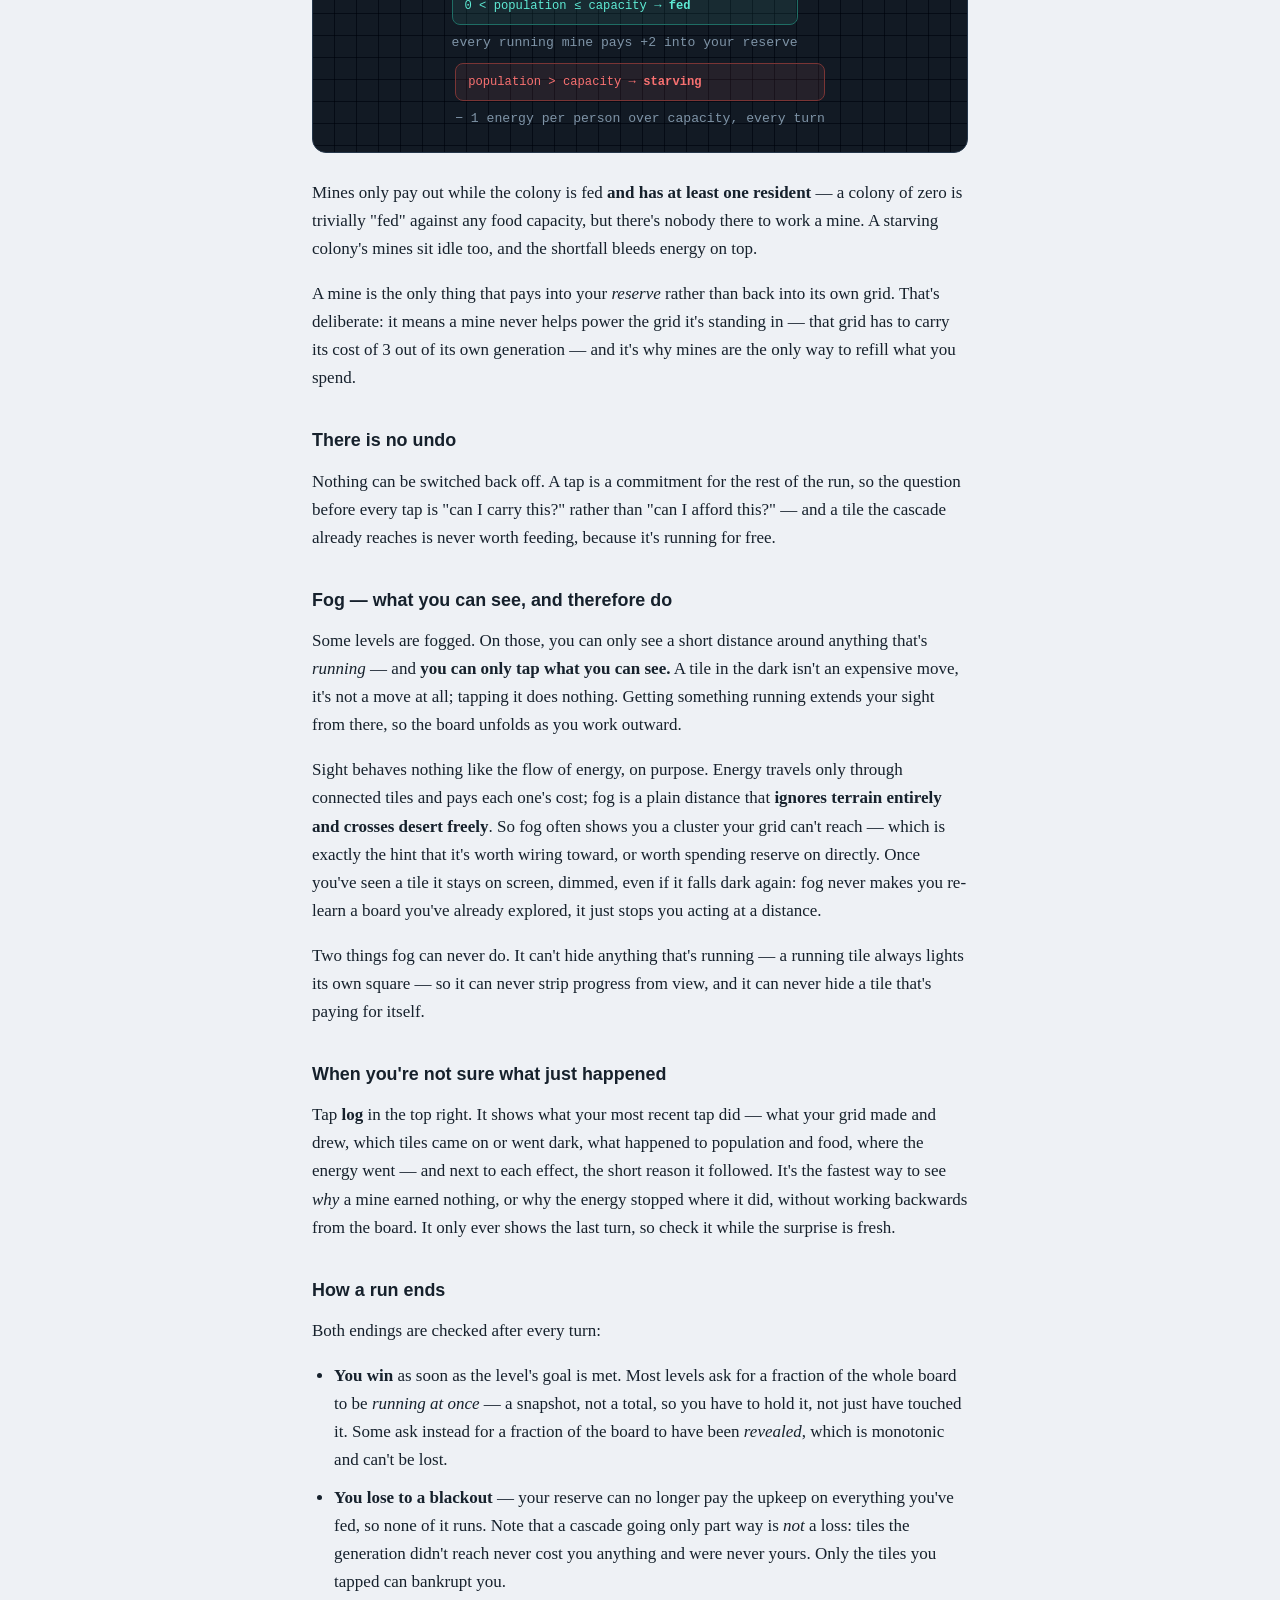
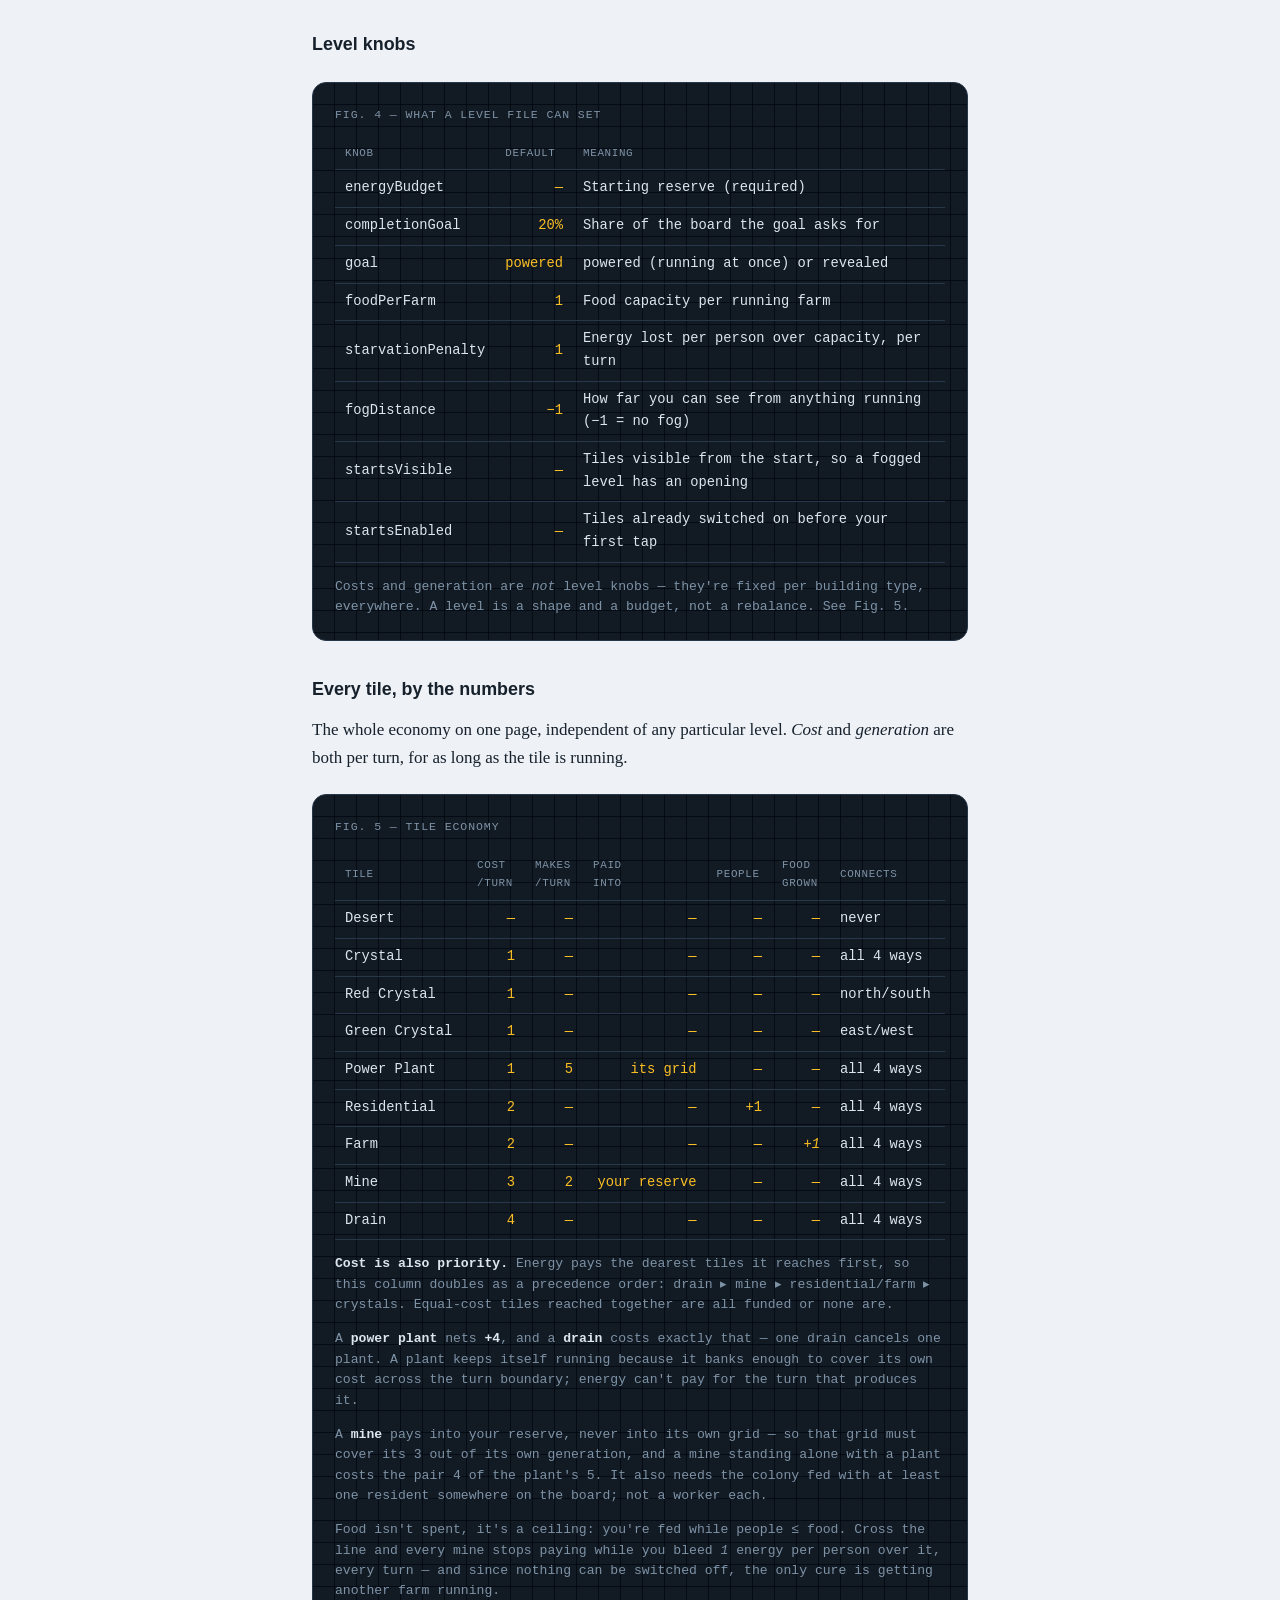
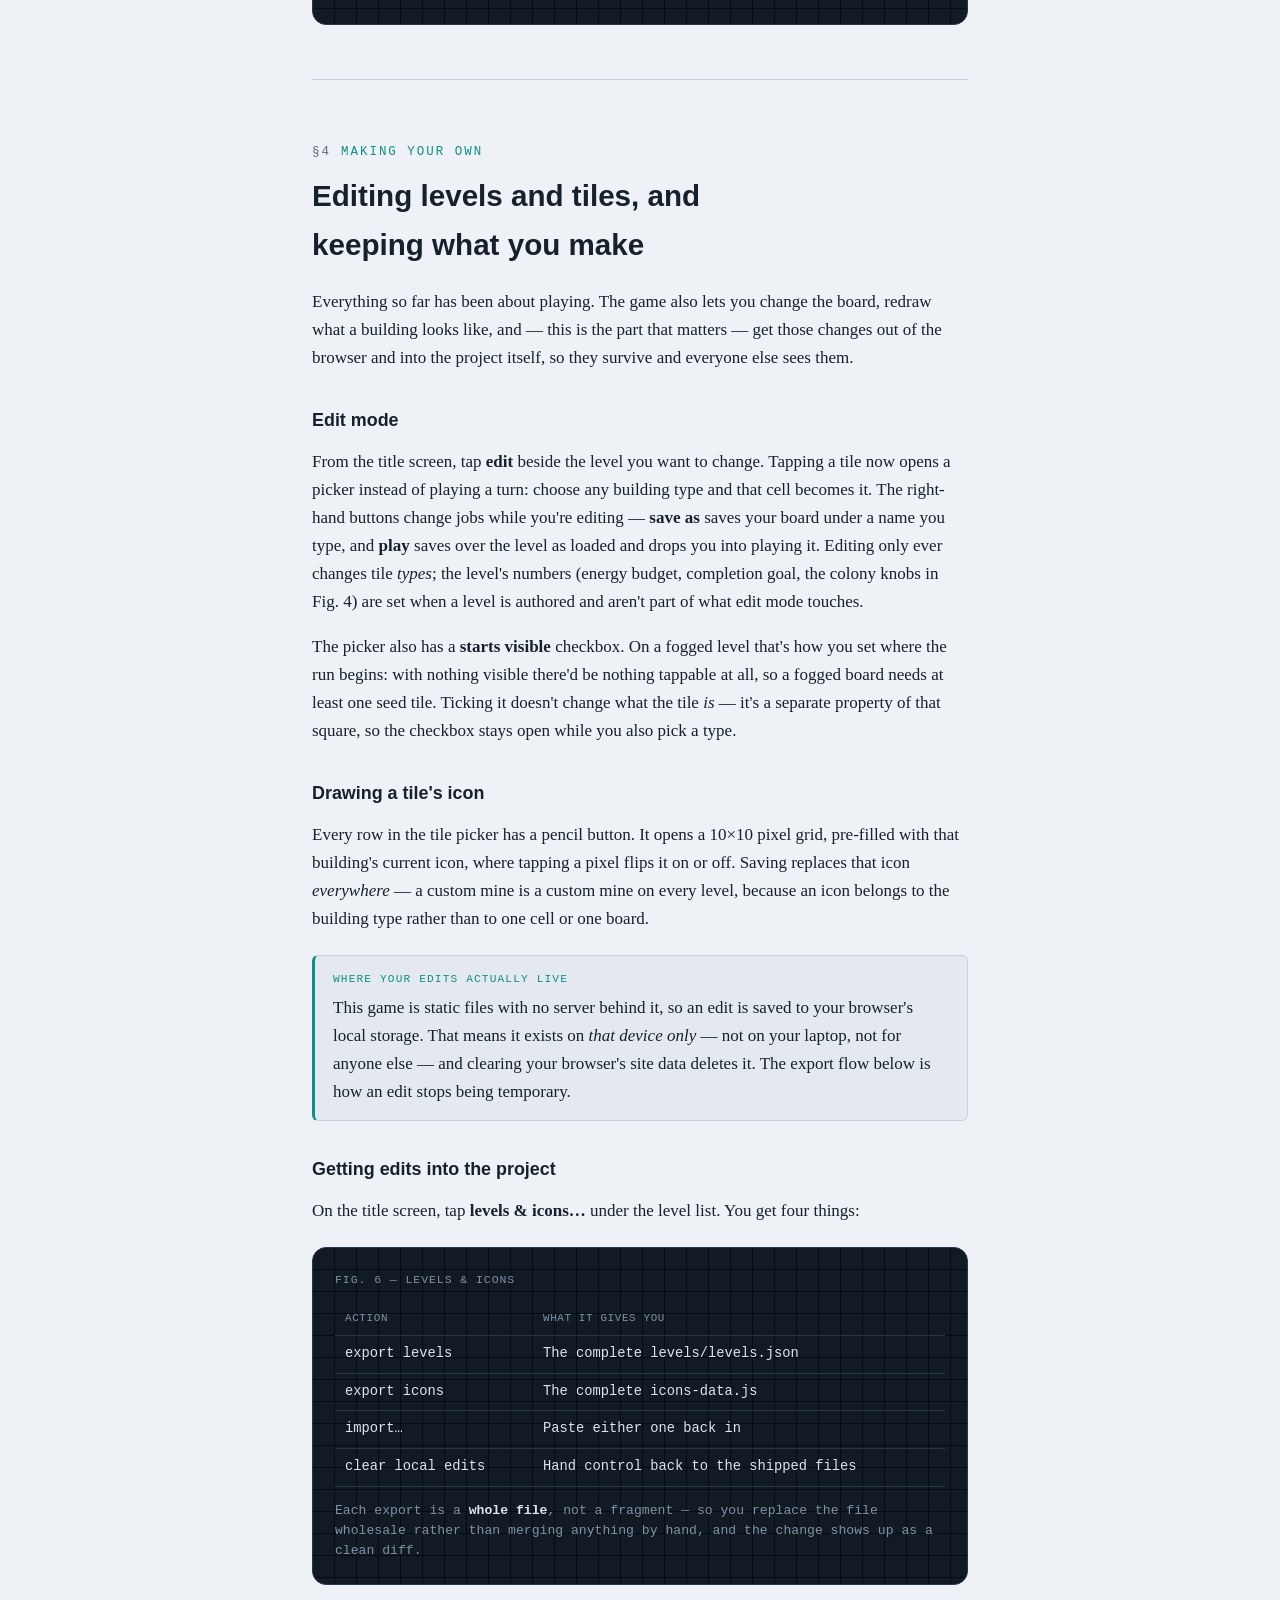
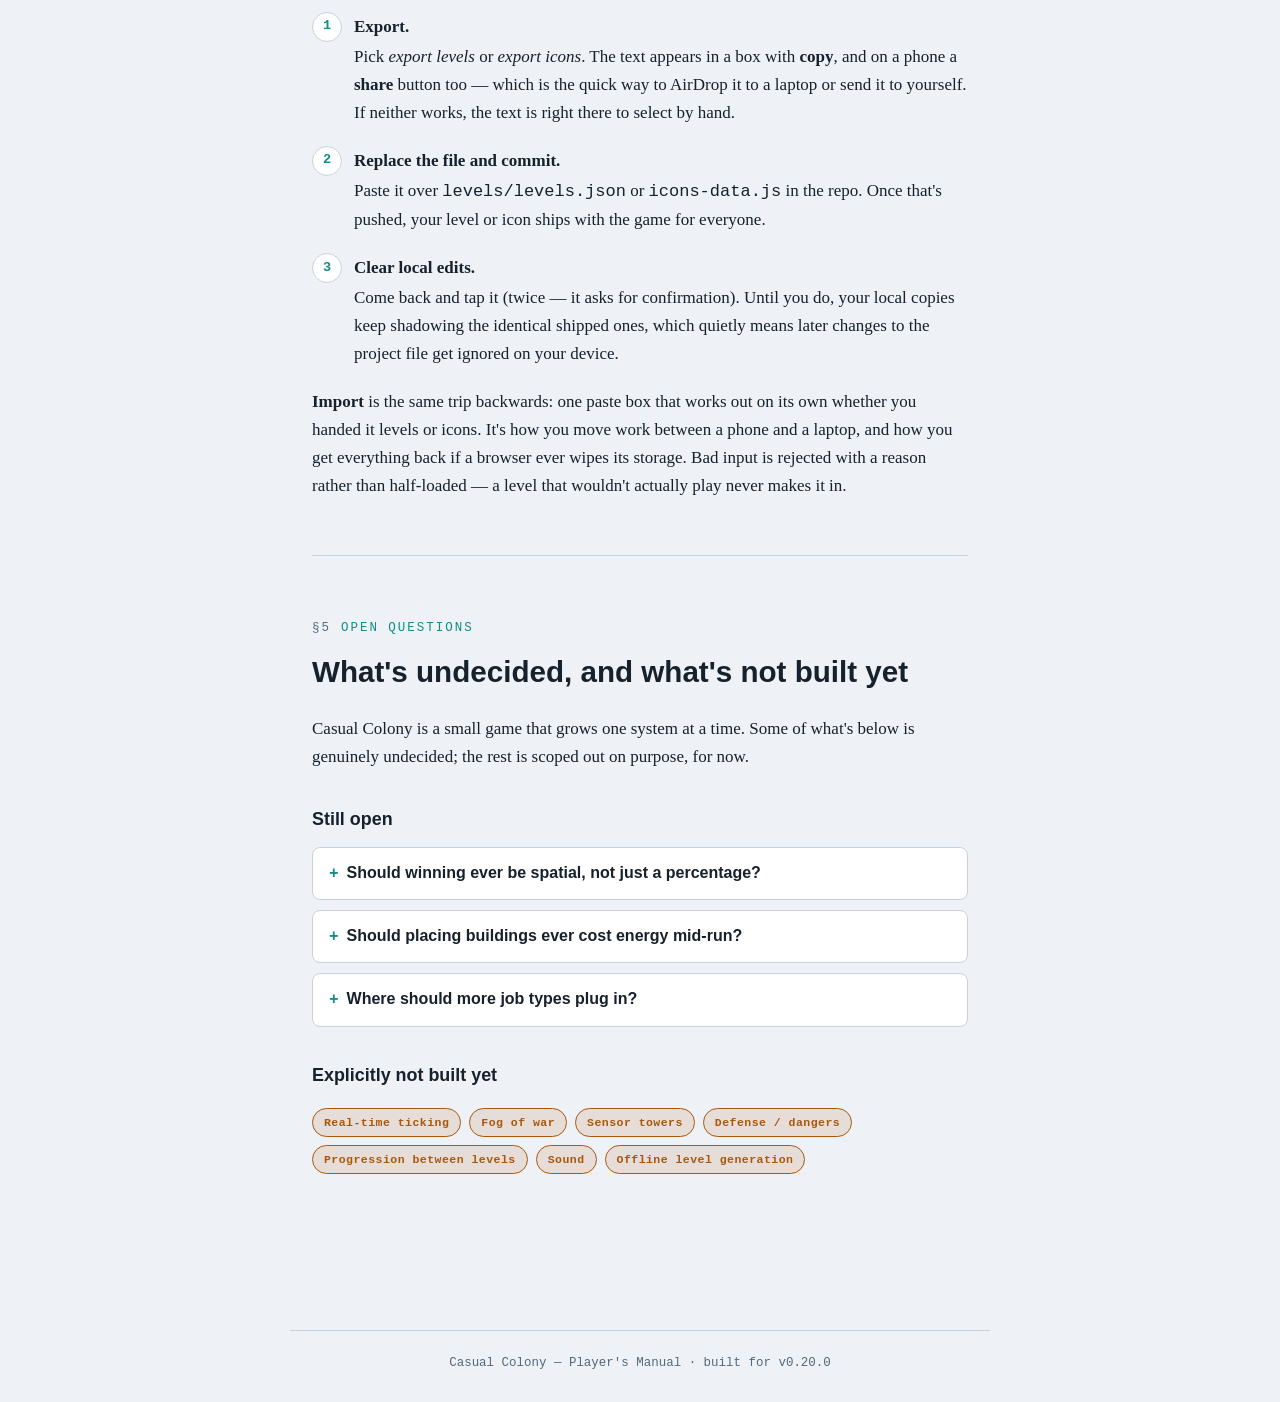
==== commit e1b743e9: "Add a title screen; the HUD is now only about the run The HUD had two unrelated jobs sharing one row" ====
--- a/manual.html
+++ b/manual.html
@@ -1012,15 +1012,15 @@
 
     <h3 class="h">Edit mode</h3>
     <p class="prose">
-      Tap <strong>edit</strong> in the top right. Tapping a tile now opens a
-      picker instead of playing a turn: choose any building type and that
-      cell becomes it. The two right-hand buttons change jobs while you're
-      editing — <strong>save as</strong> saves your board under a name you
-      type, and <strong>restart</strong> saves over the level as loaded and
-      drops you back into playing it. Editing only ever changes tile
-      <em>types</em>; the level's numbers (energy budget, completion goal,
-      the colony knobs in Fig. 4) are set when a level is authored and
-      aren't part of what edit mode touches.
+      From the title screen, tap <strong>edit</strong> beside the level you
+      want to change. Tapping a tile now opens a picker instead of playing a
+      turn: choose any building type and that cell becomes it. The right-hand
+      buttons change jobs while you're editing — <strong>save as</strong>
+      saves your board under a name you type, and <strong>play</strong> saves
+      over the level as loaded and drops you into playing it. Editing only
+      ever changes tile <em>types</em>; the level's numbers (energy budget,
+      completion goal, the colony knobs in Fig. 4) are set when a level is
+      authored and aren't part of what edit mode touches.
     </p>
 
     <p class="prose">
@@ -1055,9 +1055,8 @@
 
     <h3 class="h">Getting edits into the project</h3>
     <p class="prose">
-      Open the <strong>level</strong> button, then
-      <strong>levels &amp; icons…</strong> at the bottom of the list. You get
-      four things:
+      On the title screen, tap <strong>levels &amp; icons…</strong> under the
+      level list. You get four things:
     </p>
 
     <div class="panel">
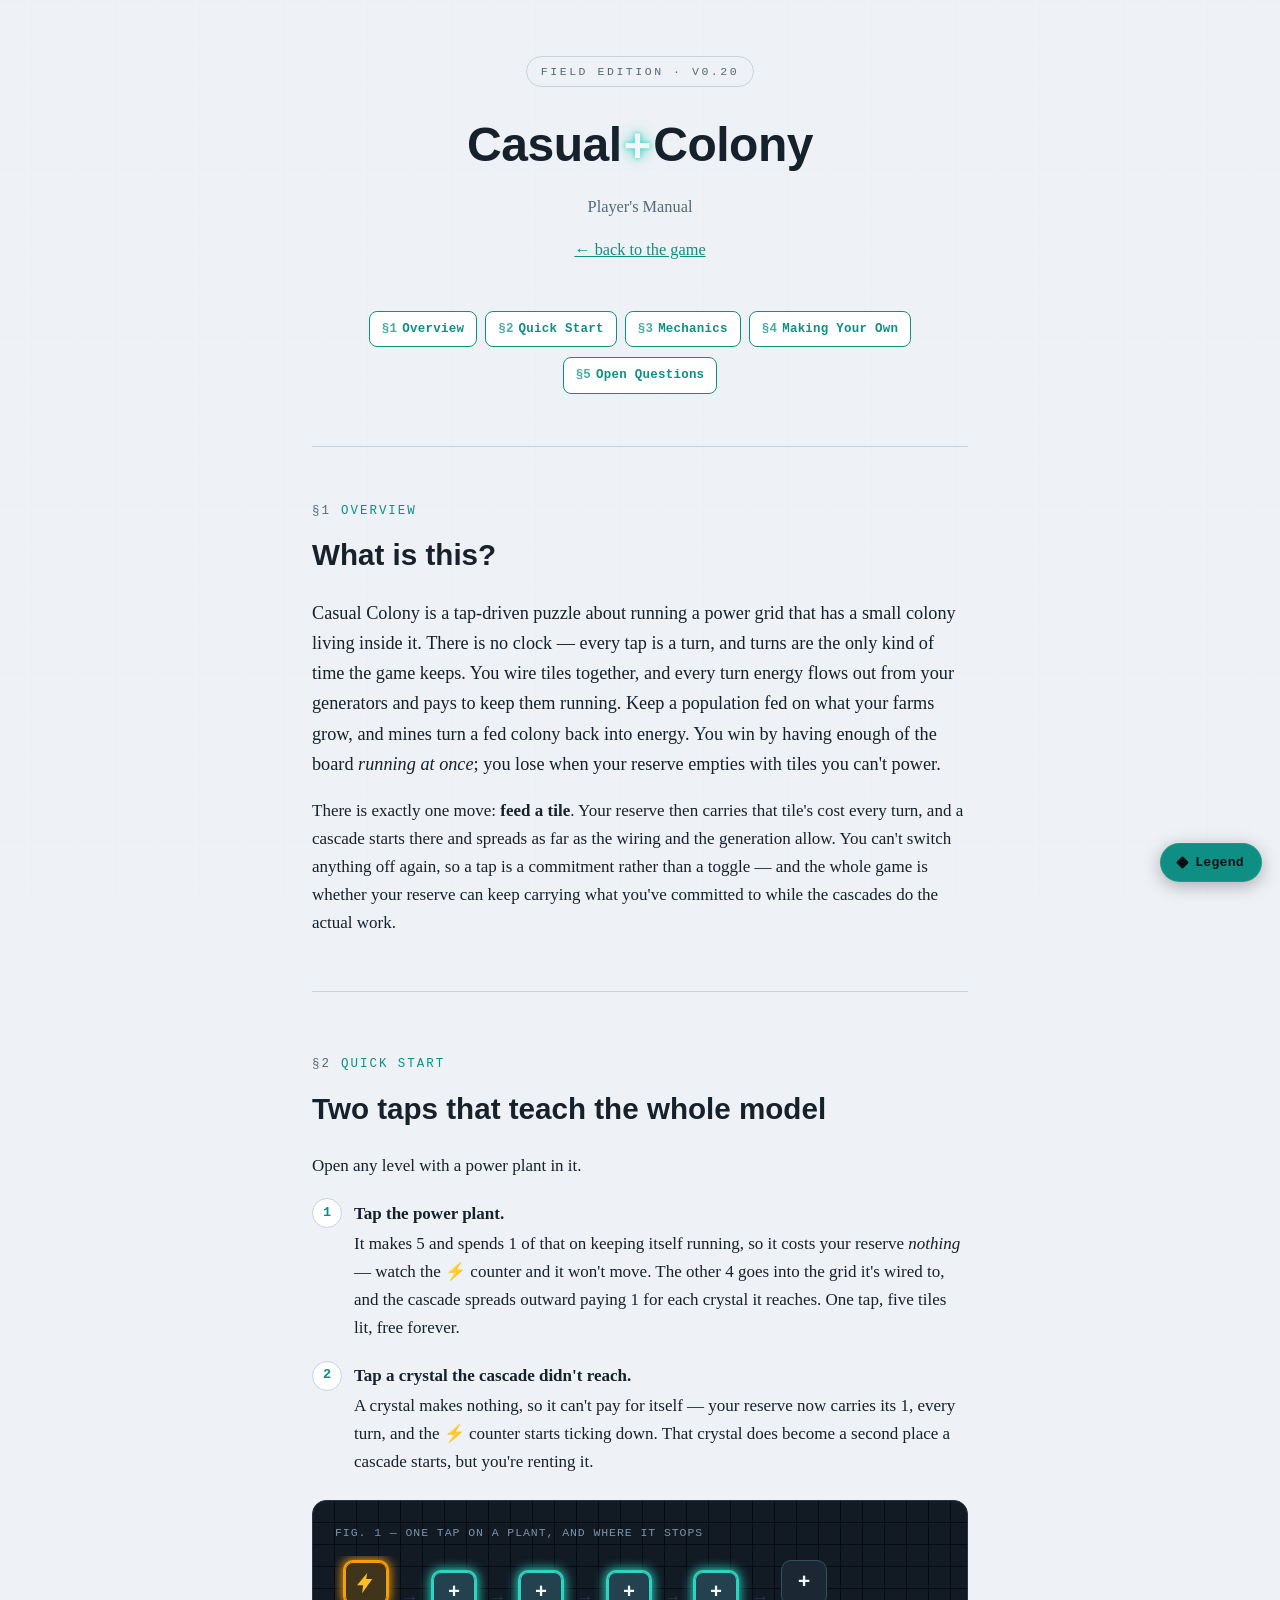
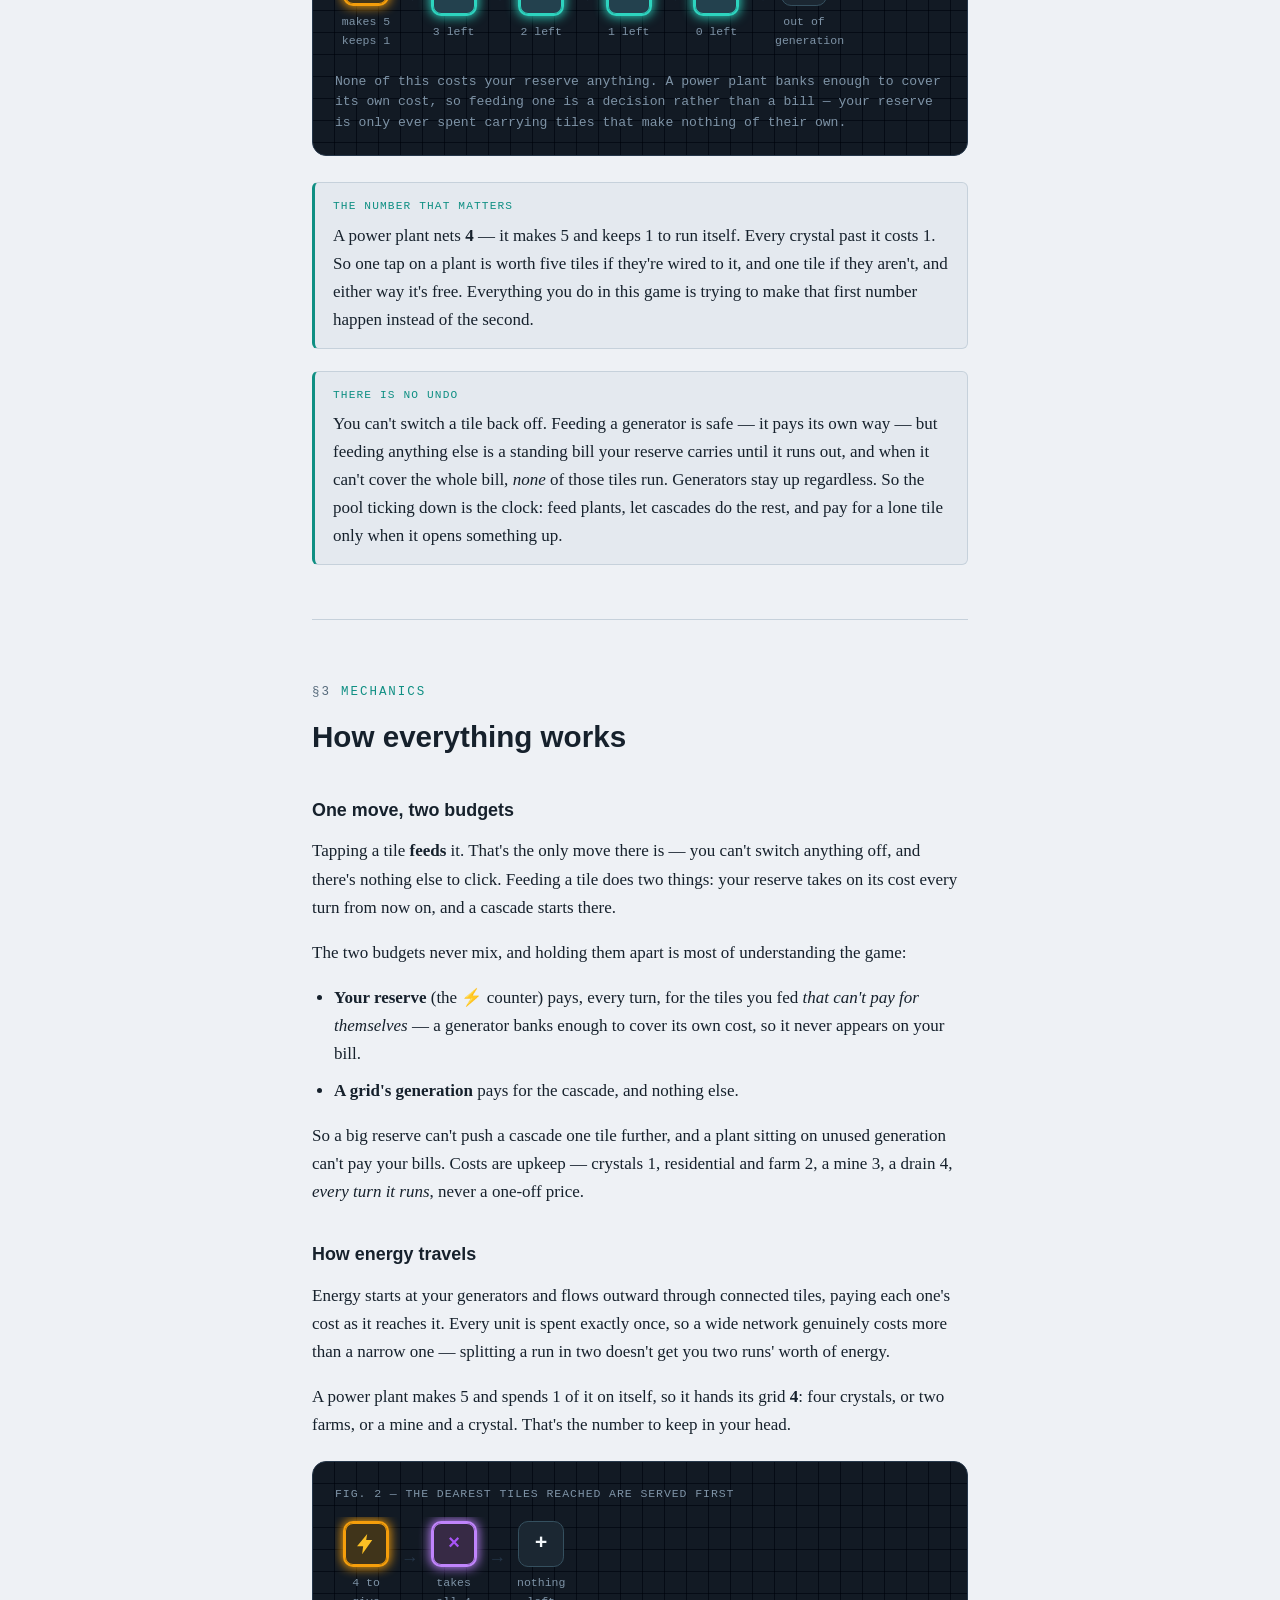
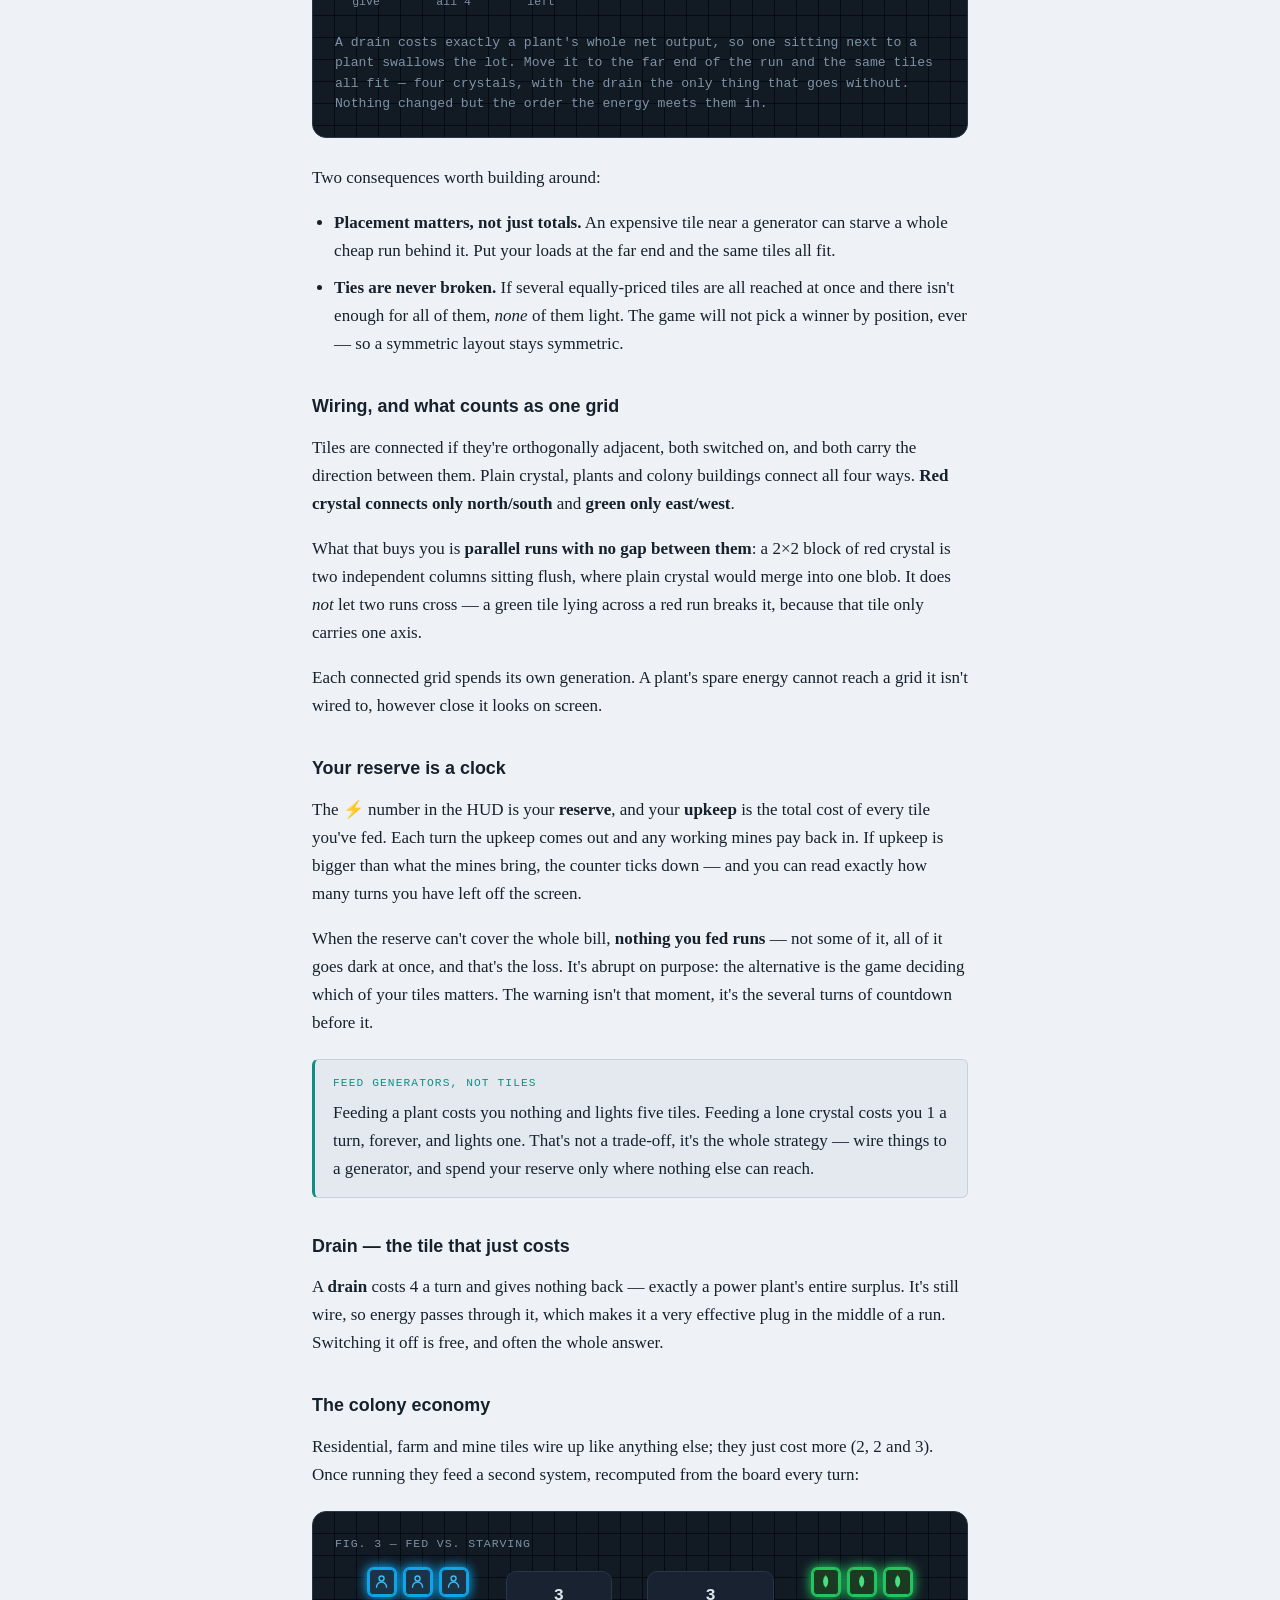
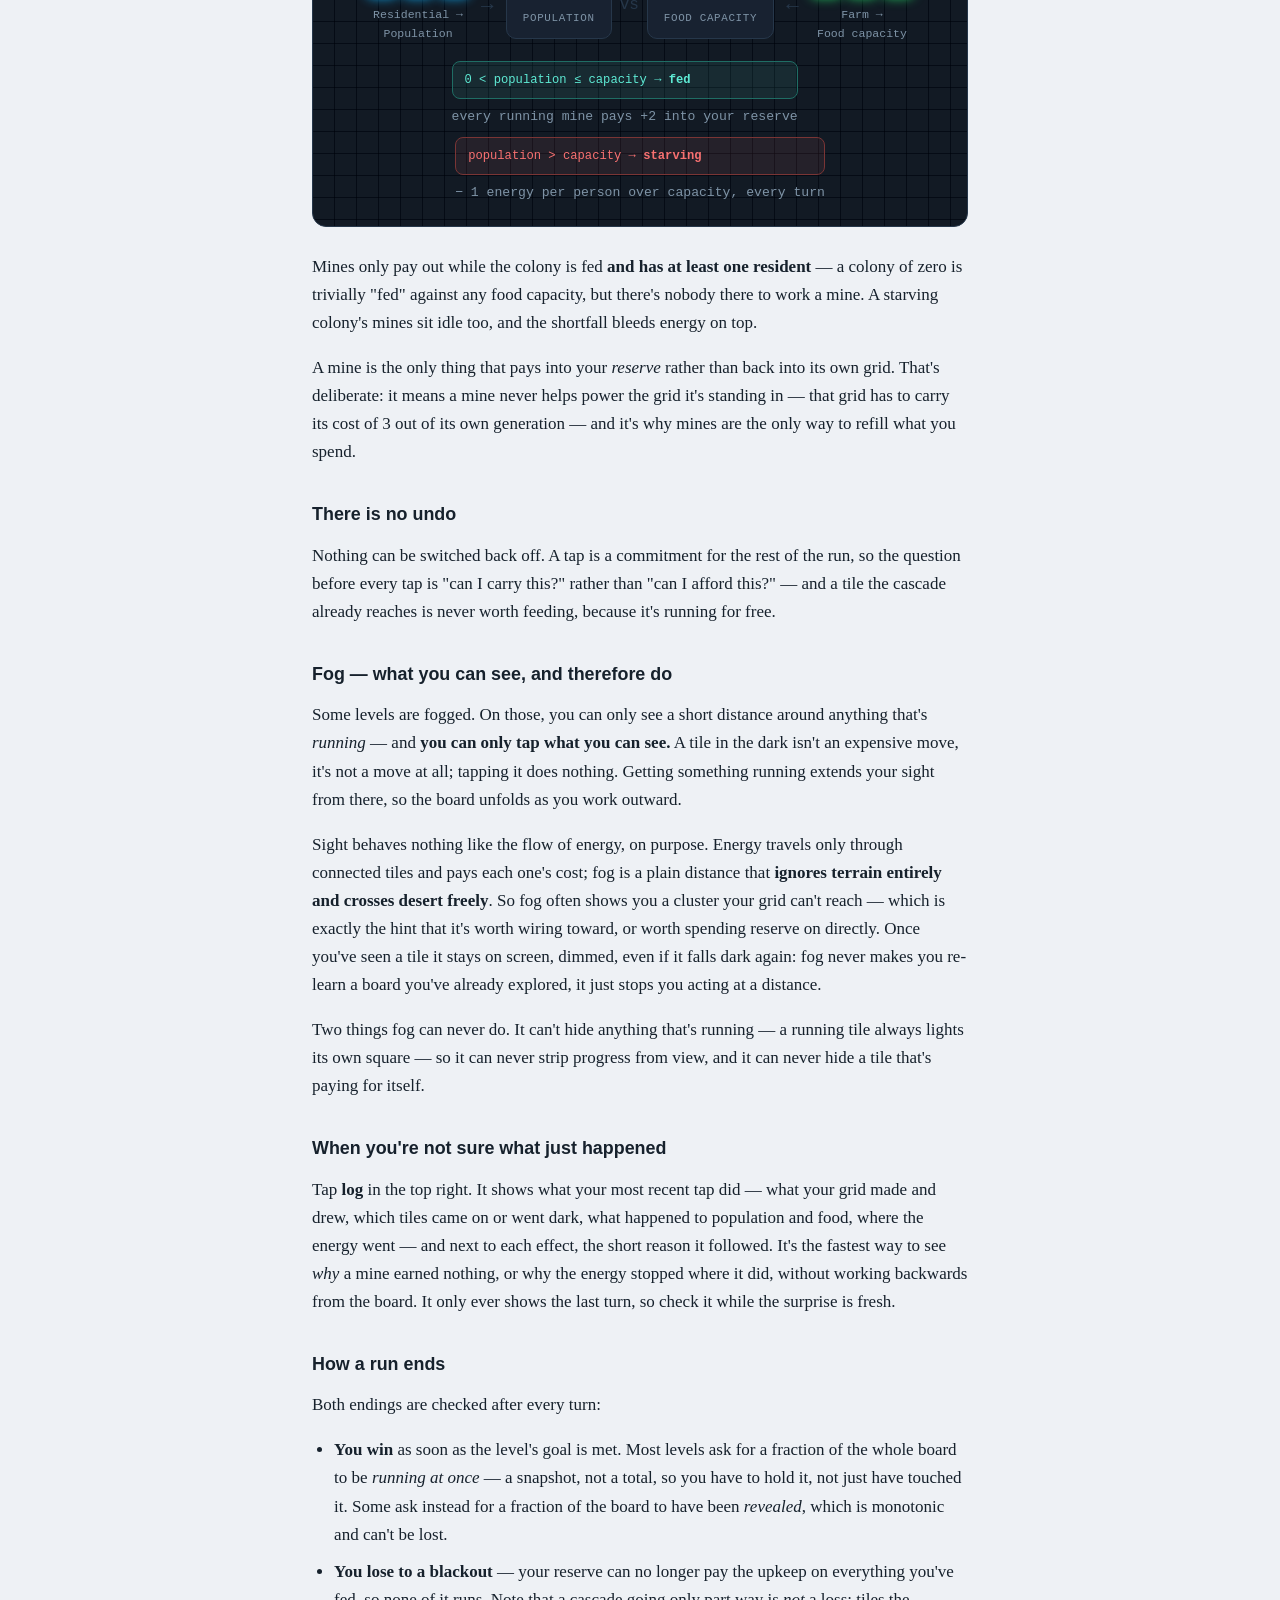
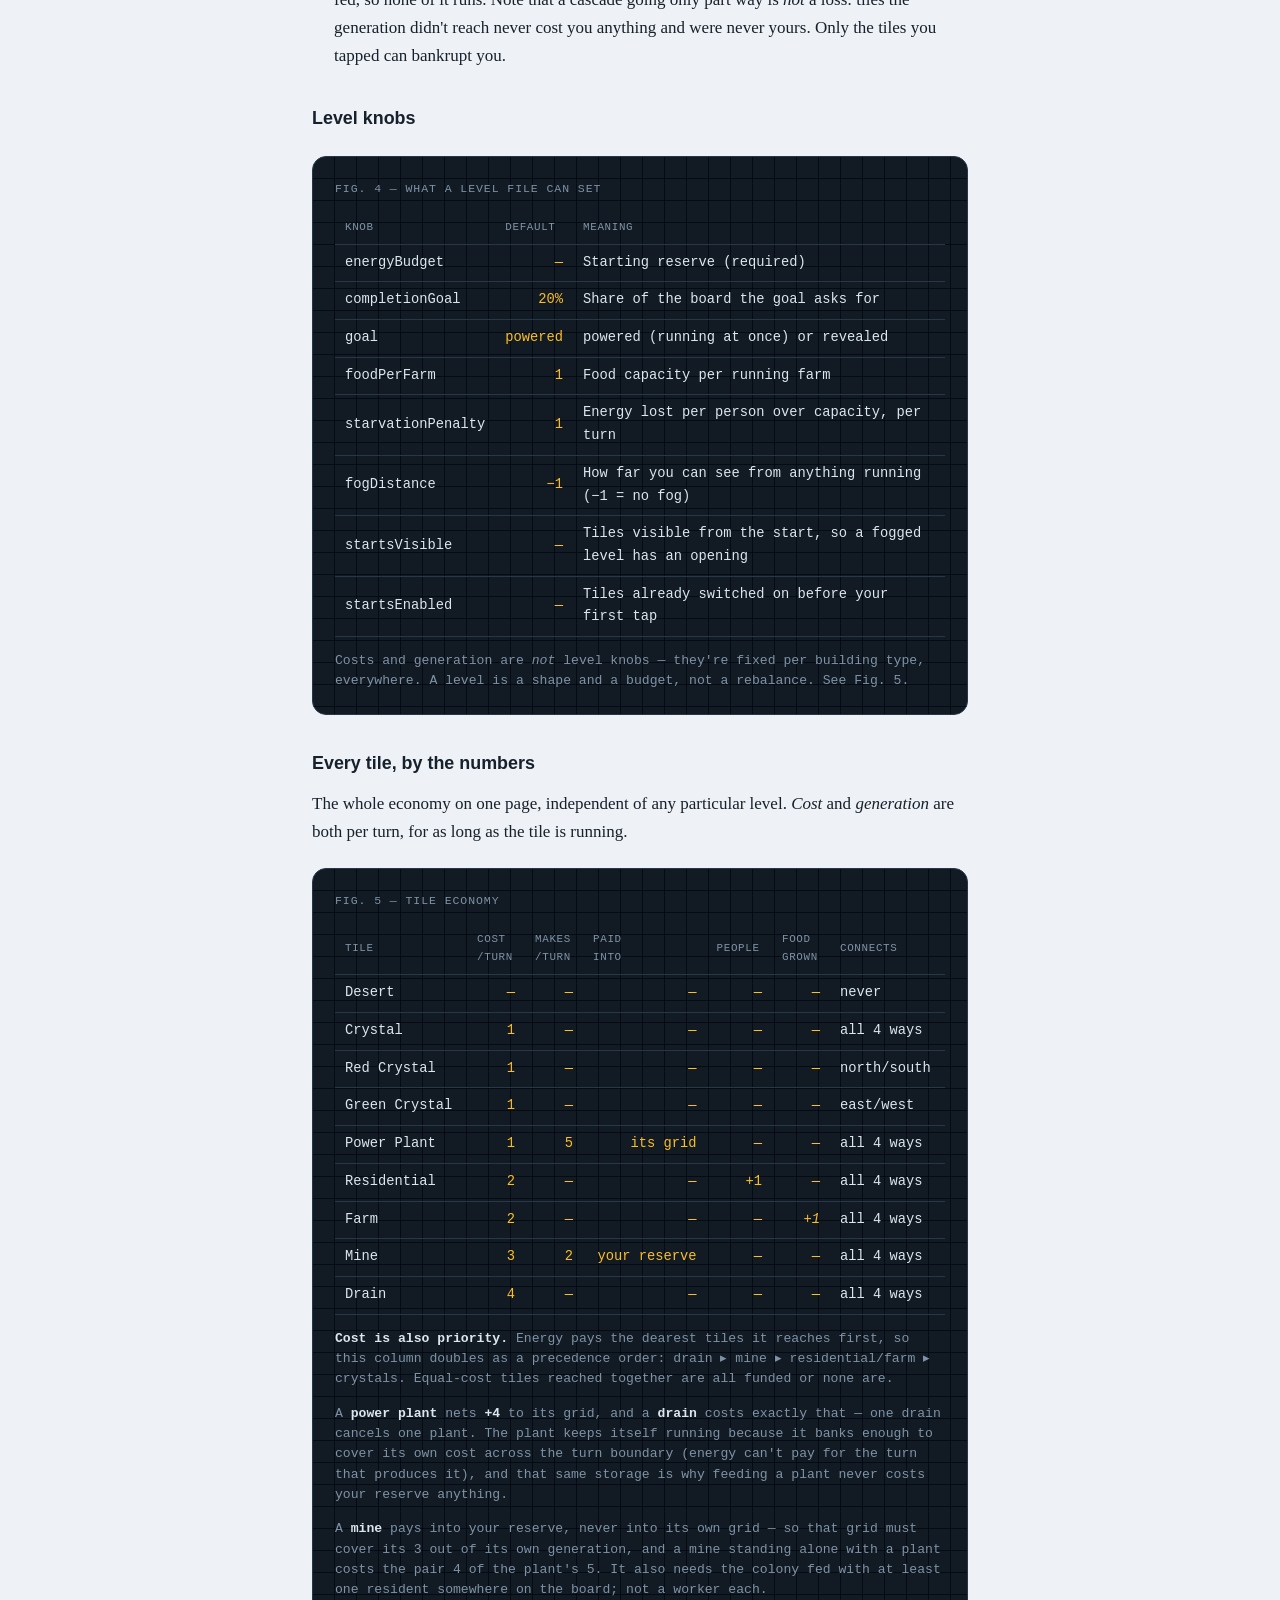
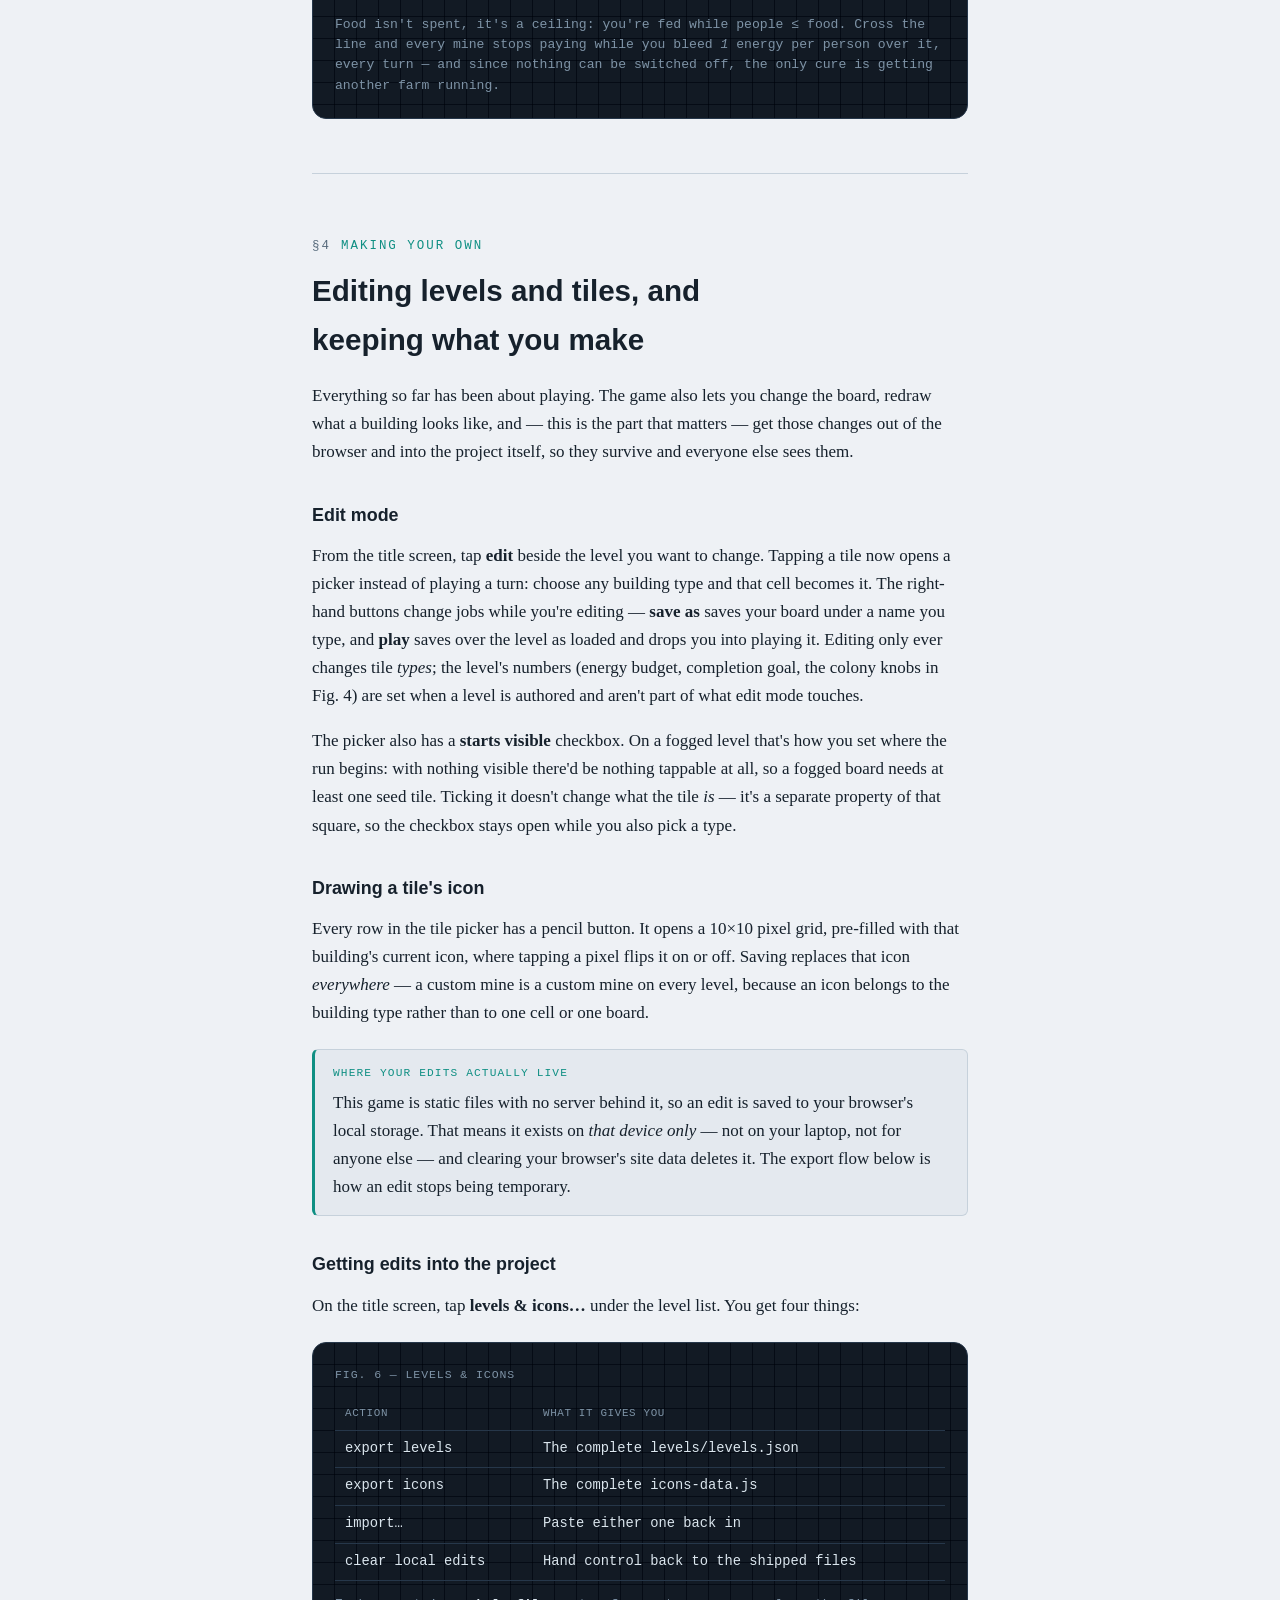
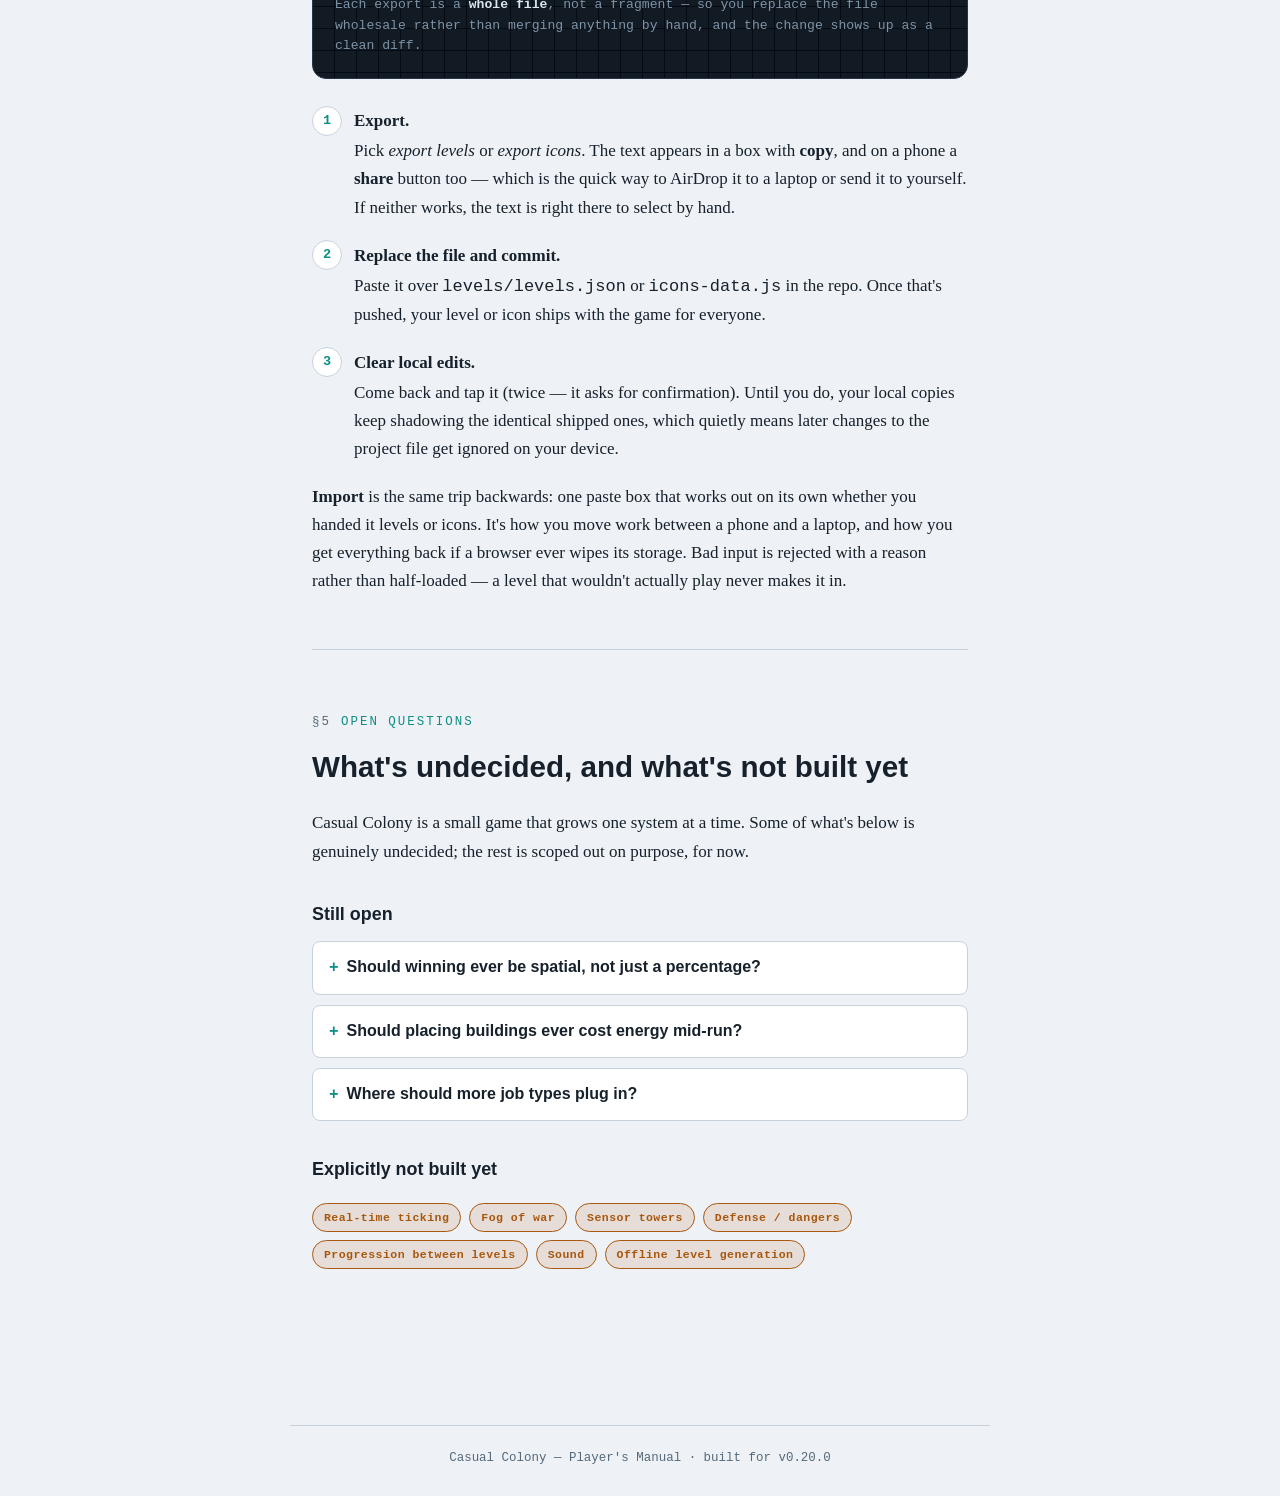
==== commit fdd97722: "A fed generator pays its own way, out of storage Feeding a plant billed the reserve its cost every t" ====
--- a/manual.html
+++ b/manual.html
@@ -638,24 +638,22 @@
     </p>
 
     <ol class="steps">
-      <li><strong>Tap the power plant.</strong> Your reserve now pays its cost
-        of 1, every turn, for as long as it runs. In exchange its whole
-        generation of 5 goes into the grid it's wired to — and the cascade
-        spreads outward from it, paying 1 for each crystal it reaches until
-        the 5 is gone. One tap, six tiles lit.</li>
-      <li><strong>Tap a crystal the cascade didn't reach.</strong> Now your
-        reserve is paying 2 a turn instead of 1, and that crystal becomes a
-        second place a cascade starts. Watch the ⚡ counter: it drops by 2 every
-        turn now, and it will keep dropping.</li>
+      <li><strong>Tap the power plant.</strong> It makes 5 and spends 1 of that
+        on keeping itself running, so it costs your reserve <em>nothing</em> —
+        watch the ⚡ counter and it won't move. The other 4 goes into the grid
+        it's wired to, and the cascade spreads outward paying 1 for each
+        crystal it reaches. One tap, five tiles lit, free forever.</li>
+      <li><strong>Tap a crystal the cascade didn't reach.</strong> A crystal
+        makes nothing, so it can't pay for itself — your reserve now carries
+        its 1, every turn, and the ⚡ counter starts ticking down. That crystal
+        does become a second place a cascade starts, but you're renting it.</li>
     </ol>
 
     <div class="panel">
       <div class="panel-cap">Fig. 1 — One tap on a plant, and where it stops</div>
       <div class="scroller">
         <div class="chain">
-          <div class="chain-step"><div class="tile tile--plant active"><div class="tile-icon"><svg><use href="#icon-bolt"></use></svg></div></div><div class="val">you pay 1<br />grid gets 5</div></div>
-          <div class="chain-arrow">→</div>
-          <div class="chain-step"><div class="tile tile--crystal active"><div class="tile-icon is-text">+</div></div><div class="val">4 left</div></div>
+          <div class="chain-step"><div class="tile tile--plant active"><div class="tile-icon"><svg><use href="#icon-bolt"></use></svg></div></div><div class="val">makes 5<br />keeps 1</div></div>
           <div class="chain-arrow">→</div>
           <div class="chain-step"><div class="tile tile--crystal active"><div class="tile-icon is-text">+</div></div><div class="val">3 left</div></div>
           <div class="chain-arrow">→</div>
@@ -668,27 +666,29 @@
           <div class="chain-step"><div class="tile tile--crystal"><div class="tile-icon is-text">+</div></div><div class="val">out of<br />generation</div></div>
         </div>
       </div>
-      <div class="panel-note">The crystals cost the <em>grid</em>, not you. Your reserve only ever pays for tiles you tapped — so a plant carrying five crystals costs you 1 a turn, and a plant carrying nothing also costs you 1 a turn. Reach is free; commitments aren't.</div>
+      <div class="panel-note">None of this costs your reserve anything. A power plant banks enough to cover its own cost, so feeding one is a decision rather than a bill — your reserve is only ever spent carrying tiles that make nothing of their own.</div>
     </div>
 
     <div class="callout">
       <div class="cap">The number that matters</div>
       <p>
-        A power plant makes <strong>5</strong>. Every crystal past it costs
-        1. So one tap on a plant is worth six tiles if they're wired to it, and
-        one tile if they aren't. Everything you do in this game is trying to
-        make that first number happen instead of the second.
+        A power plant nets <strong>4</strong> — it makes 5 and keeps 1 to run
+        itself. Every crystal past it costs 1. So one tap on a plant is worth
+        five tiles if they're wired to it, and one tile if they aren't, and
+        either way it's free. Everything you do in this game is trying to make
+        that first number happen instead of the second.
       </p>
     </div>
 
     <div class="callout">
       <div class="cap">There is no undo</div>
       <p>
-        You can't switch a tile back off. Once you've fed something, your
-        reserve carries it until the reserve runs out — and when it can't carry
-        everything you've fed, <em>none</em> of it runs and the run is over. So
-        the pool ticking down is the clock, and every tap makes it tick faster.
-        Feed plants; let cascades do the rest.
+        You can't switch a tile back off. Feeding a generator is safe — it pays
+        its own way — but feeding anything else is a standing bill your reserve
+        carries until it runs out, and when it can't cover the whole bill,
+        <em>none</em> of those tiles run. Generators stay up regardless. So the
+        pool ticking down is the clock: feed plants, let cascades do the rest,
+        and pay for a lone tile only when it opens something up.
       </p>
     </div>
   </section>
@@ -711,8 +711,10 @@
       understanding the game:
     </p>
     <ul>
-      <li><strong>Your reserve</strong> (the ⚡ counter) pays for the tiles
-        <em>you fed</em>, every turn, and nothing else.</li>
+      <li><strong>Your reserve</strong> (the ⚡ counter) pays, every turn, for
+        the tiles you fed <em>that can't pay for themselves</em> — a generator
+        banks enough to cover its own cost, so it never appears on your
+        bill.</li>
       <li><strong>A grid's generation</strong> pays for the cascade, and
         nothing else.</li>
     </ul>
@@ -731,26 +733,23 @@
       splitting a run in two doesn't get you two runs' worth of energy.
     </p>
     <p class="prose">
-      A fed power plant hands its grid the whole <strong>5</strong> — you paid
-      its cost of 1 out of your reserve, so there's nothing to net off. Five
-      crystals, or two farms and a crystal, or a mine and two crystals. That's
-      the number to keep in your head.
+      A power plant makes 5 and spends 1 of it on itself, so it hands its grid
+      <strong>4</strong>: four crystals, or two farms, or a mine and a crystal.
+      That's the number to keep in your head.
     </p>
 
     <div class="panel">
       <div class="panel-cap">Fig. 2 — The dearest tiles reached are served first</div>
       <div class="scroller">
         <div class="chain">
-          <div class="chain-step"><div class="tile tile--plant active"><div class="tile-icon"><svg><use href="#icon-bolt"></use></svg></div></div><div class="val">5 to give</div></div>
+          <div class="chain-step"><div class="tile tile--plant active"><div class="tile-icon"><svg><use href="#icon-bolt"></use></svg></div></div><div class="val">4 to give</div></div>
           <div class="chain-arrow">→</div>
-          <div class="chain-step"><div class="tile tile--drain active"><div class="tile-icon is-text">×</div></div><div class="val">takes 4</div></div>
-          <div class="chain-arrow">→</div>
-          <div class="chain-step"><div class="tile tile--crystal active"><div class="tile-icon is-text">+</div></div><div class="val">takes 1</div></div>
+          <div class="chain-step"><div class="tile tile--drain active"><div class="tile-icon is-text">×</div></div><div class="val">takes all 4</div></div>
           <div class="chain-arrow">→</div>
           <div class="chain-step"><div class="tile tile--crystal"><div class="tile-icon is-text">+</div></div><div class="val">nothing left</div></div>
         </div>
       </div>
-      <div class="panel-note">Move that drain to the far end of the run instead and the same tiles all fit — four crystals and then the drain, with the drain the only thing that goes without. Nothing changed but the order the energy meets them in.</div>
+      <div class="panel-note">A drain costs exactly a plant's whole net output, so one sitting next to a plant swallows the lot. Move it to the far end of the run and the same tiles all fit — four crystals, with the drain the only thing that goes without. Nothing changed but the order the energy meets them in.</div>
     </div>
 
     <p class="prose">
@@ -803,10 +802,10 @@
     <div class="callout">
       <div class="cap">Feed generators, not tiles</div>
       <p>
-        Feeding a plant costs you 1 a turn and can light six tiles. Feeding a
-        lone crystal costs you 1 a turn and lights one. Same bill, wildly
-        different value — which is why the game is about wiring things to a
-        generator rather than paying for them one at a time.
+        Feeding a plant costs you nothing and lights five tiles. Feeding a lone
+        crystal costs you 1 a turn, forever, and lights one. That's not a
+        trade-off, it's the whole strategy — wire things to a generator, and
+        spend your reserve only where nothing else can reach.
       </p>
     </div>
 
@@ -987,7 +986,7 @@
         <strong>Cost is also priority.</strong> Energy pays the dearest tiles it reaches first, so this column doubles as a precedence order: drain ▸ mine ▸ residential/farm ▸ crystals. Equal-cost tiles reached together are all funded or none are.
       </div>
       <div class="panel-note">
-        A <strong>power plant</strong> nets <strong>+4</strong>, and a <strong>drain</strong> costs exactly that — one drain cancels one plant. A plant keeps itself running because it banks enough to cover its own cost across the turn boundary; energy can't pay for the turn that produces it.
+        A <strong>power plant</strong> nets <strong>+4</strong> to its grid, and a <strong>drain</strong> costs exactly that — one drain cancels one plant. The plant keeps itself running because it banks enough to cover its own cost across the turn boundary (energy can't pay for the turn that produces it), and that same storage is why feeding a plant never costs your reserve anything.
       </div>
       <div class="panel-note">
         A <strong>mine</strong> pays into your reserve, never into its own grid — so that grid must cover its 3 out of its own generation, and a mine standing alone with a plant costs the pair 4 of the plant's 5. It also needs the colony fed with at least one resident somewhere on the board; not a worker each.
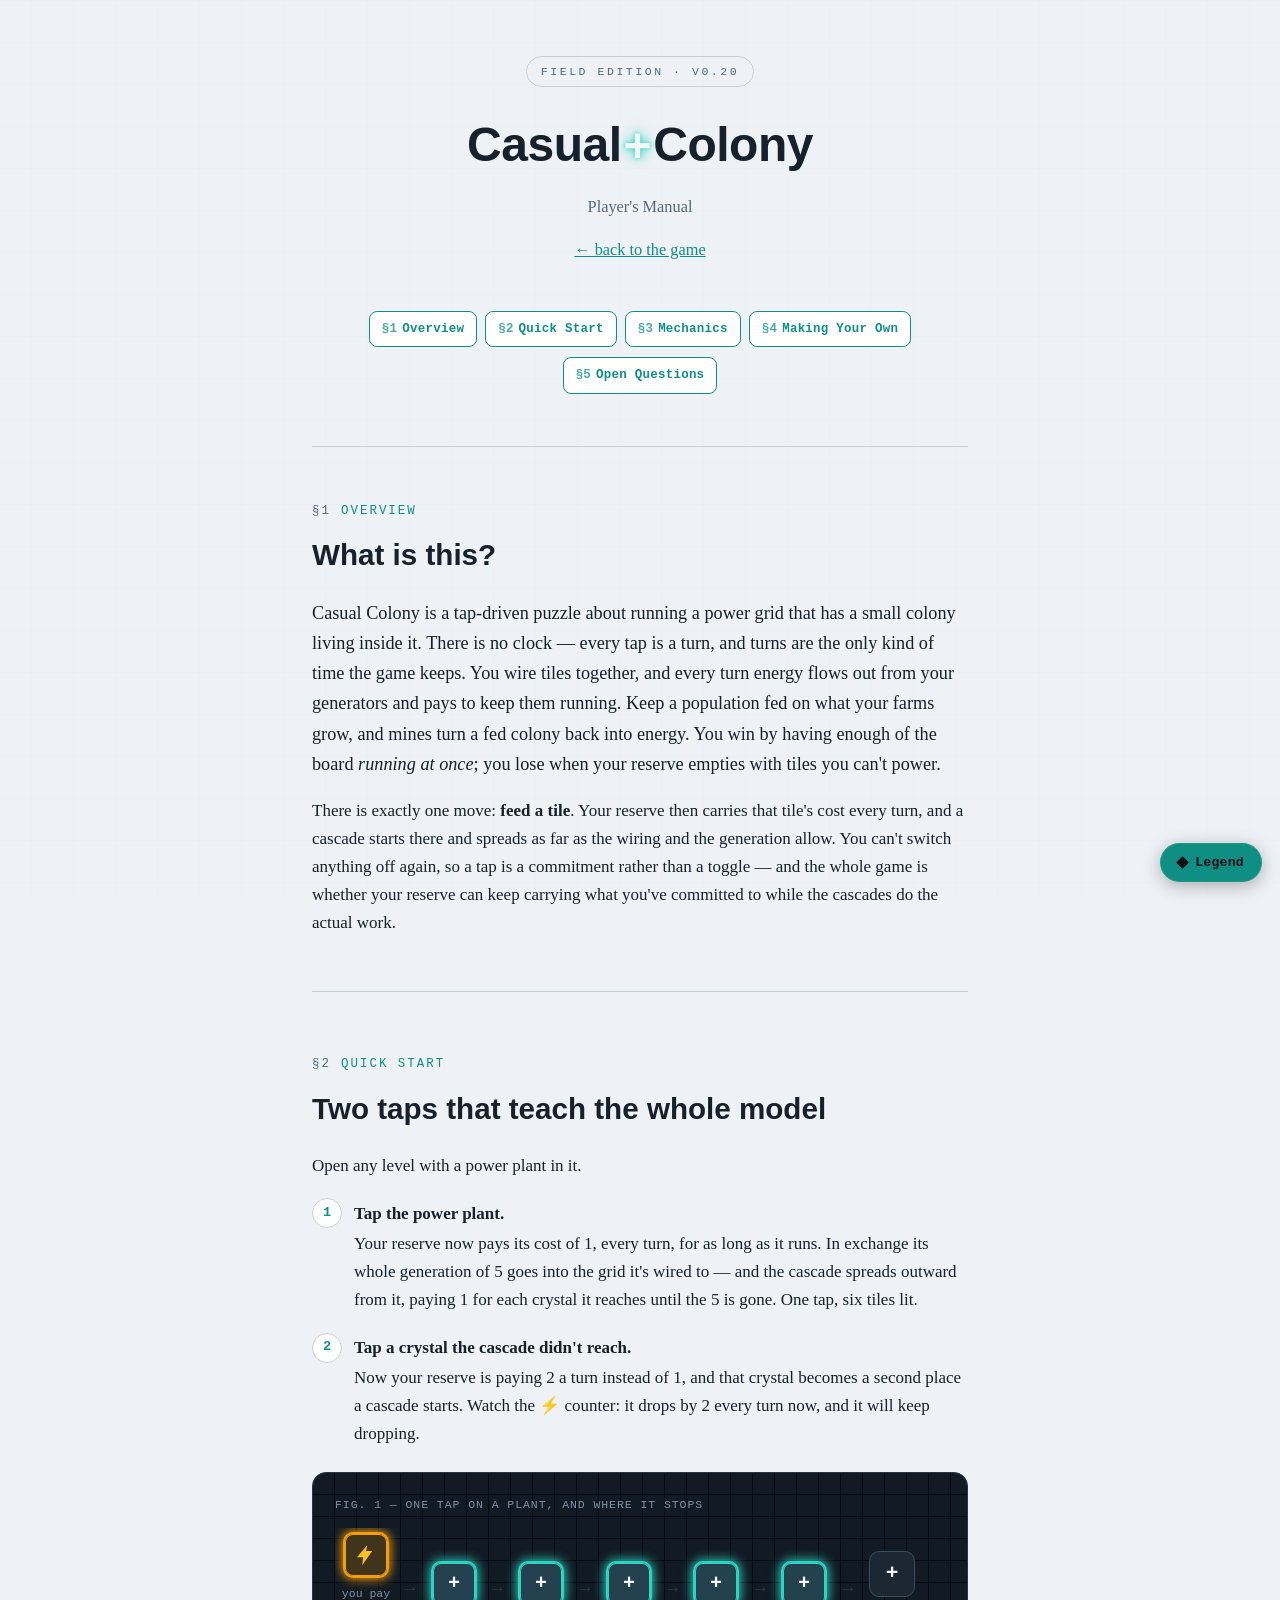
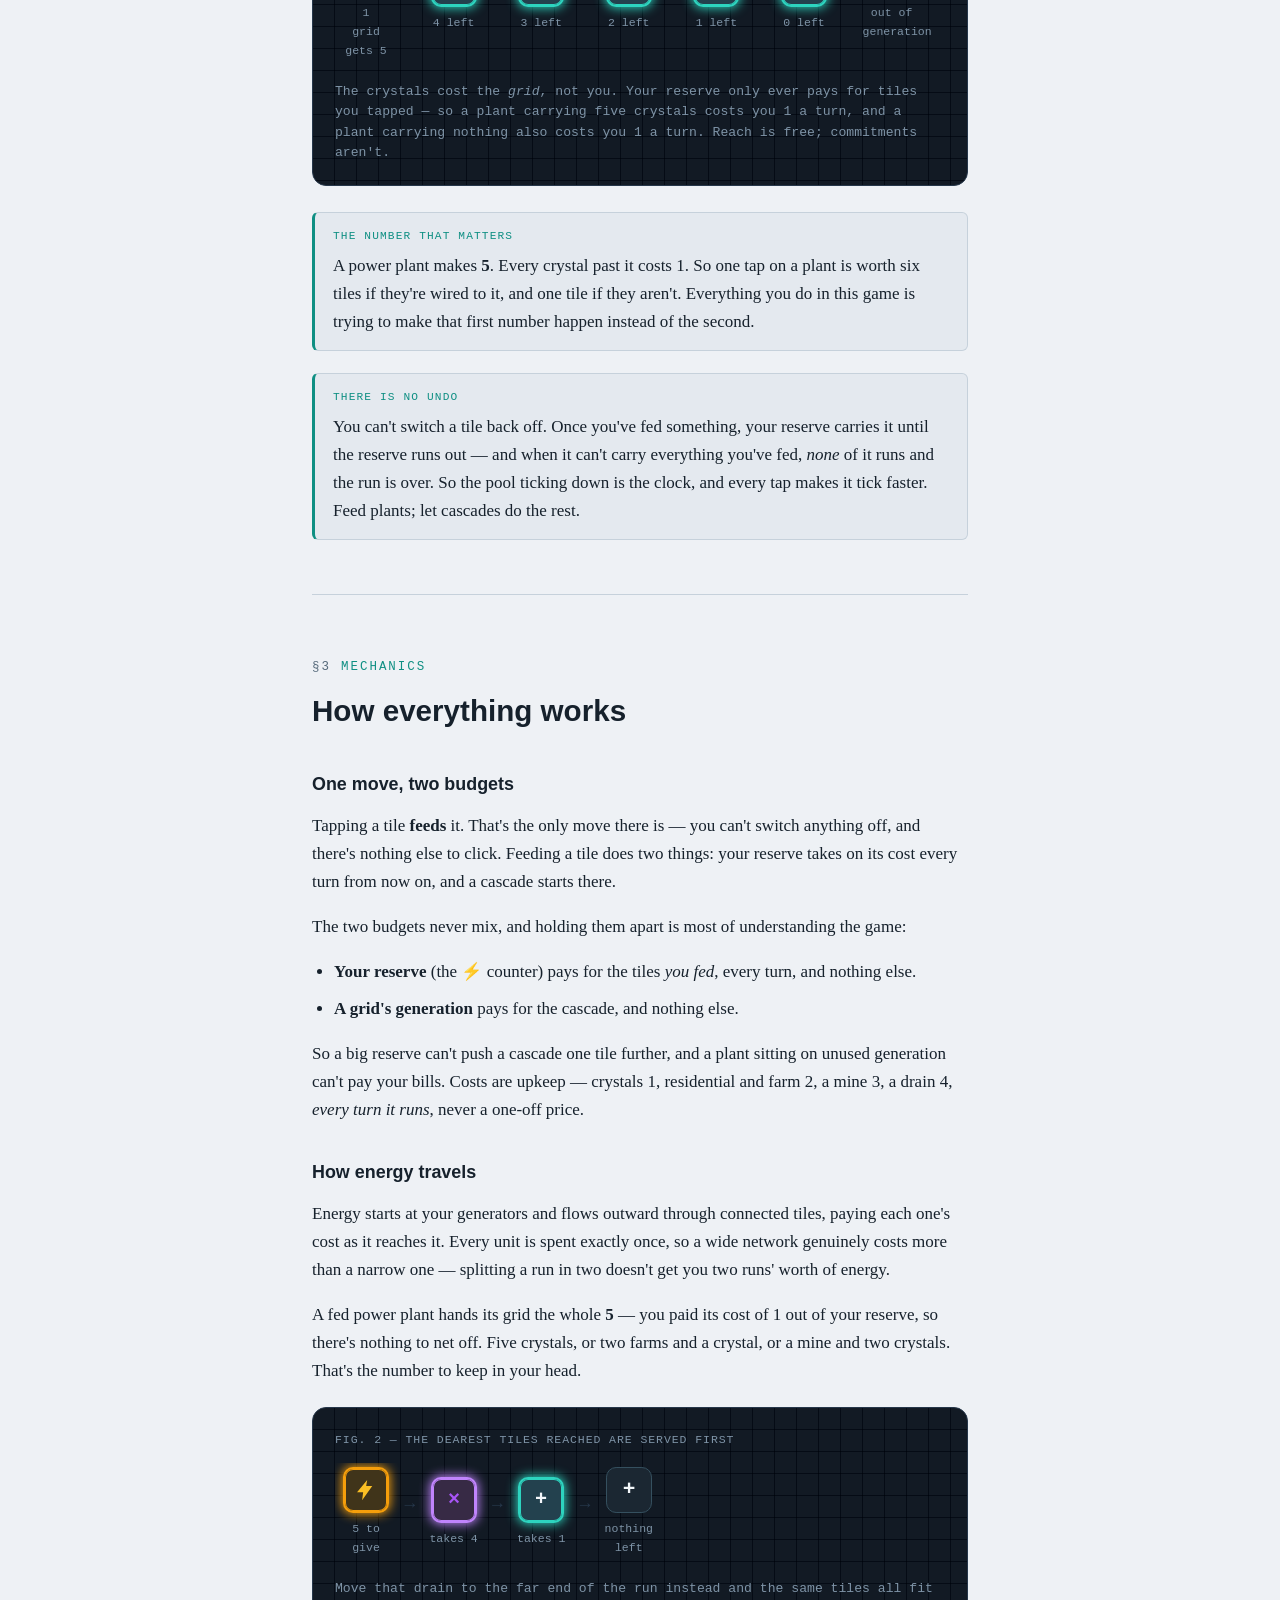
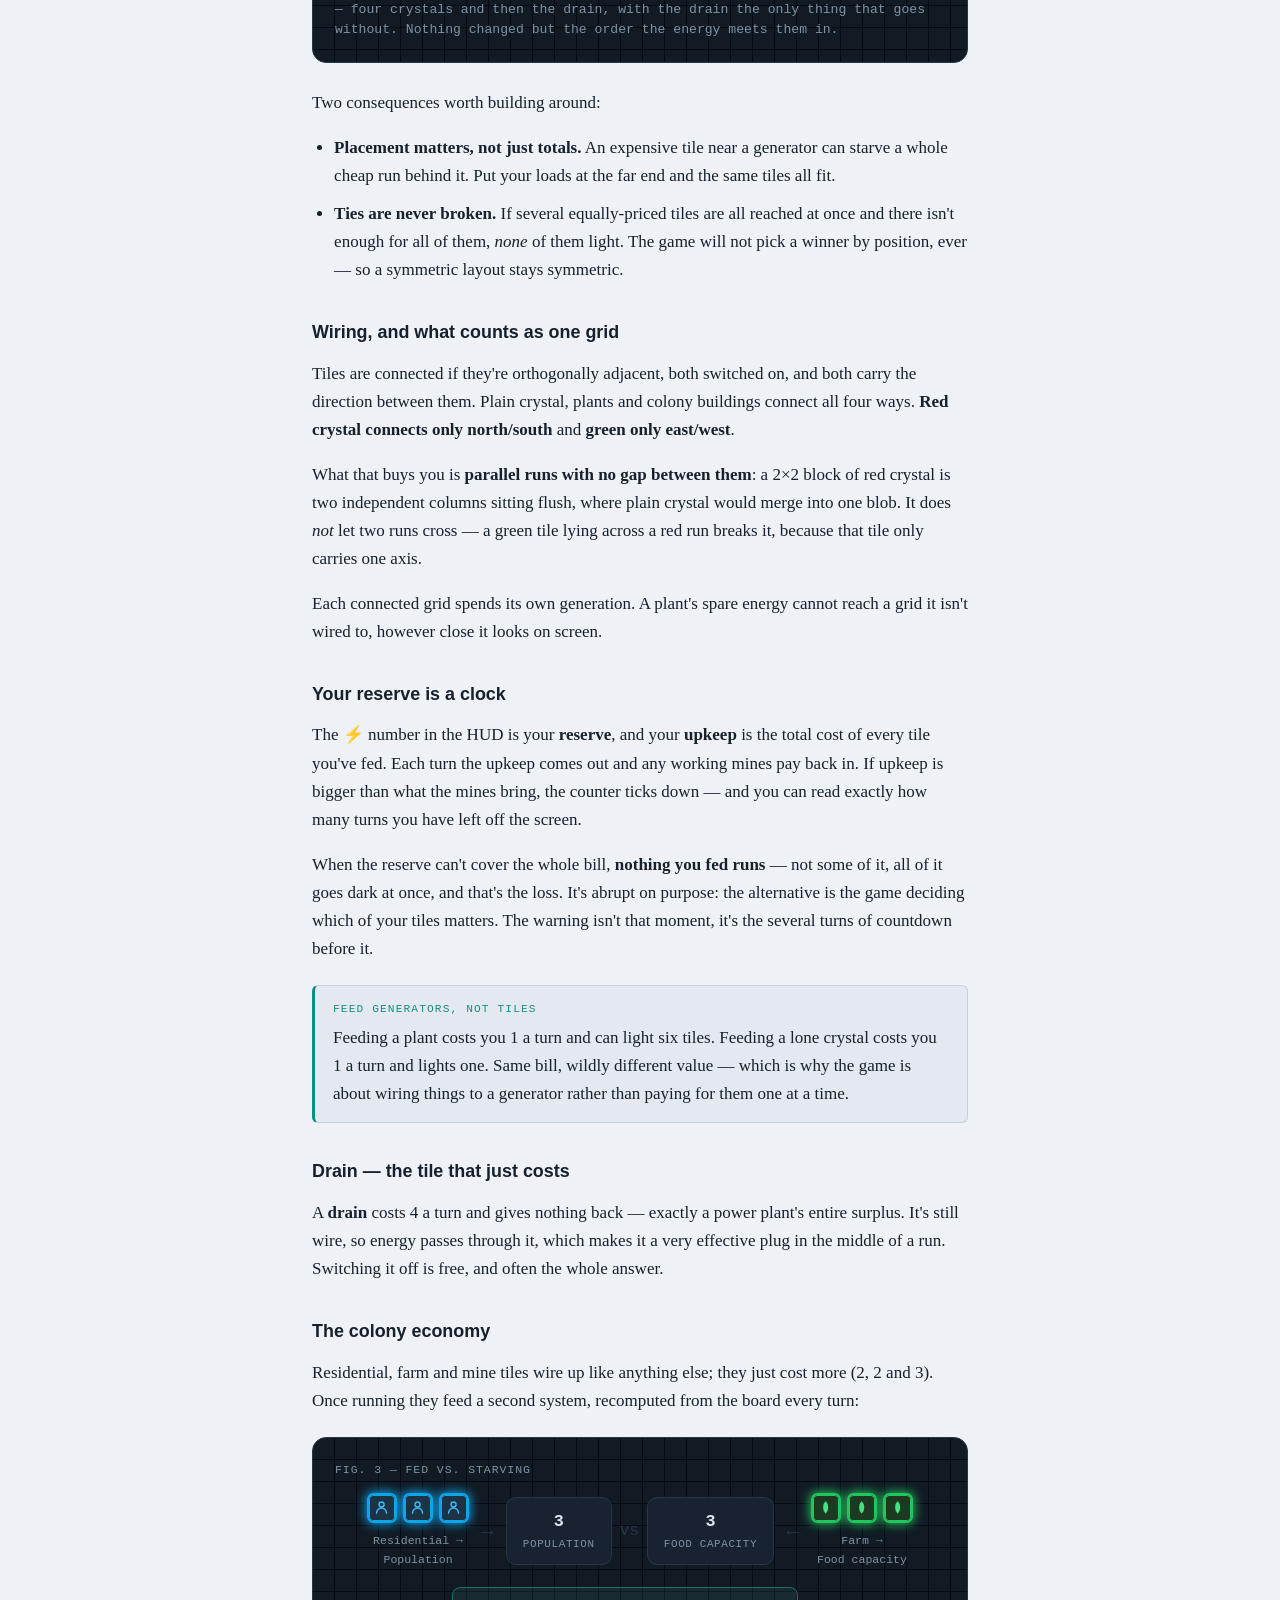
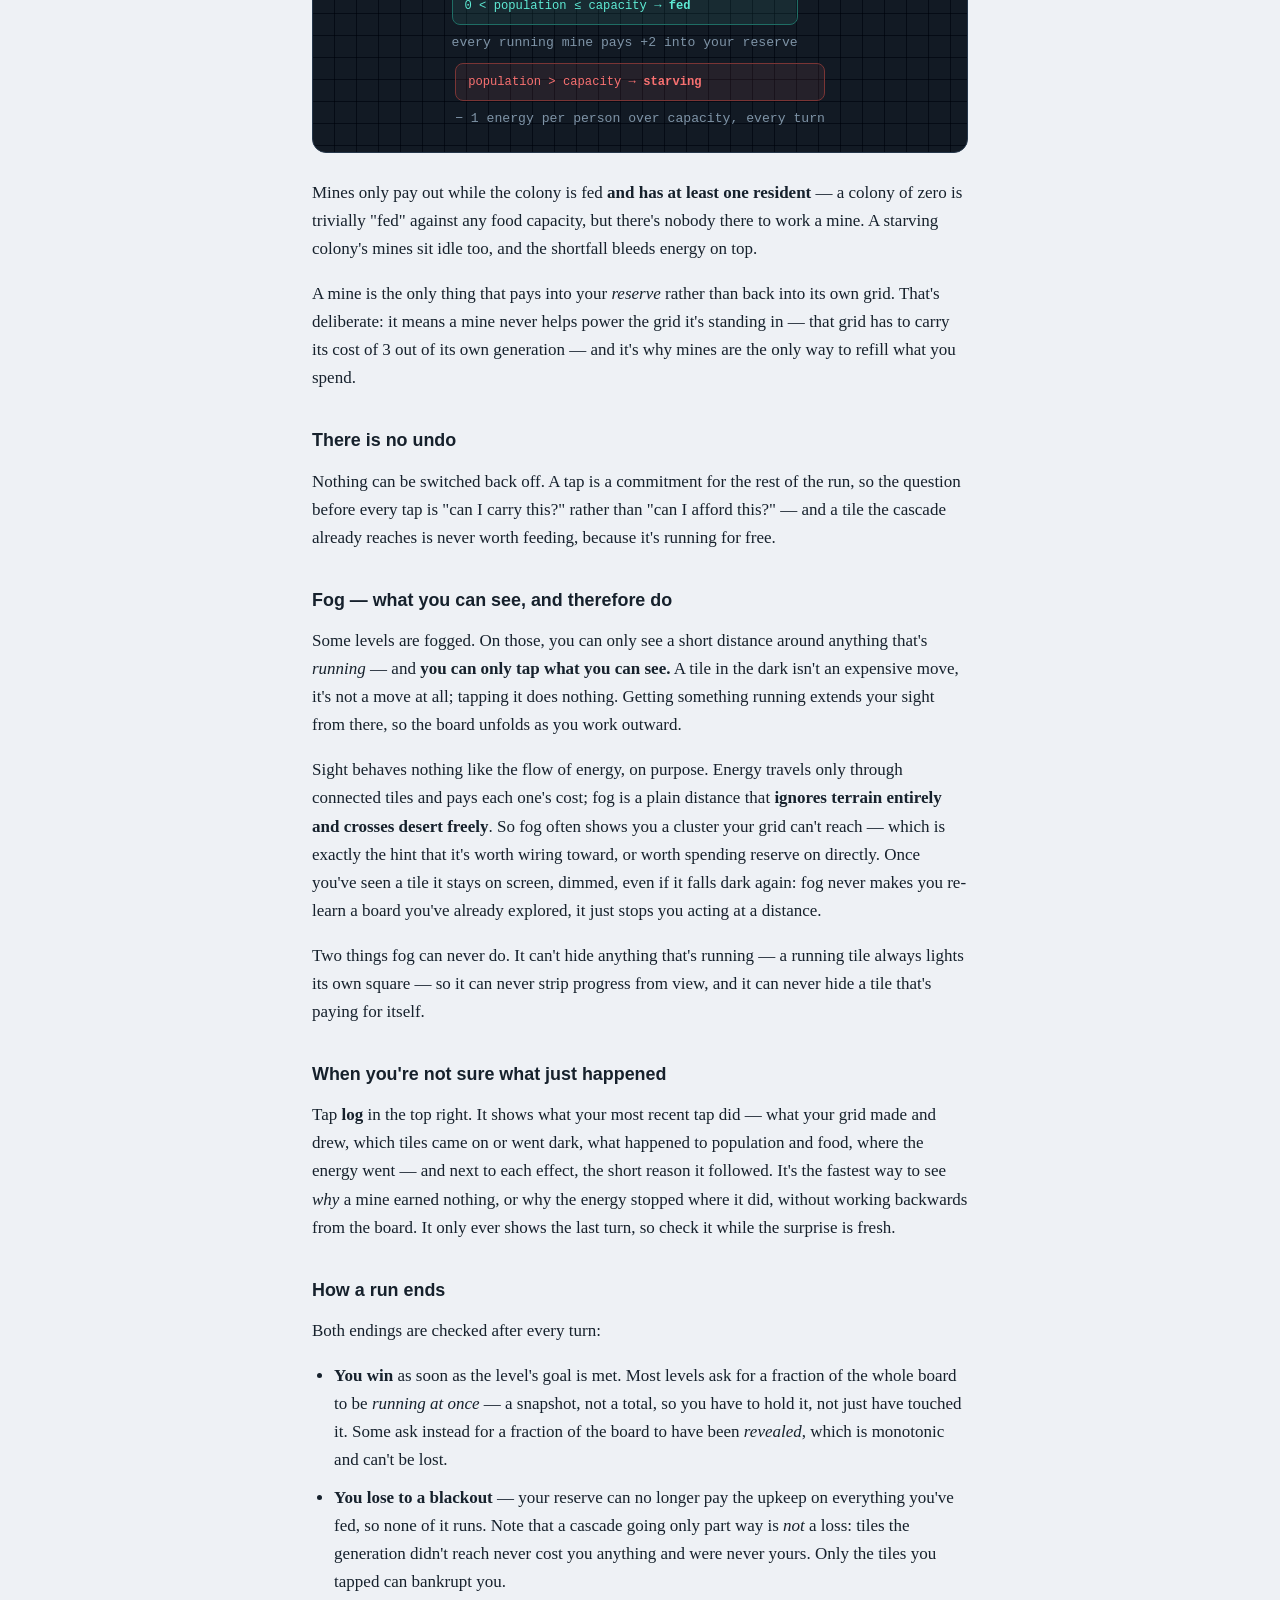
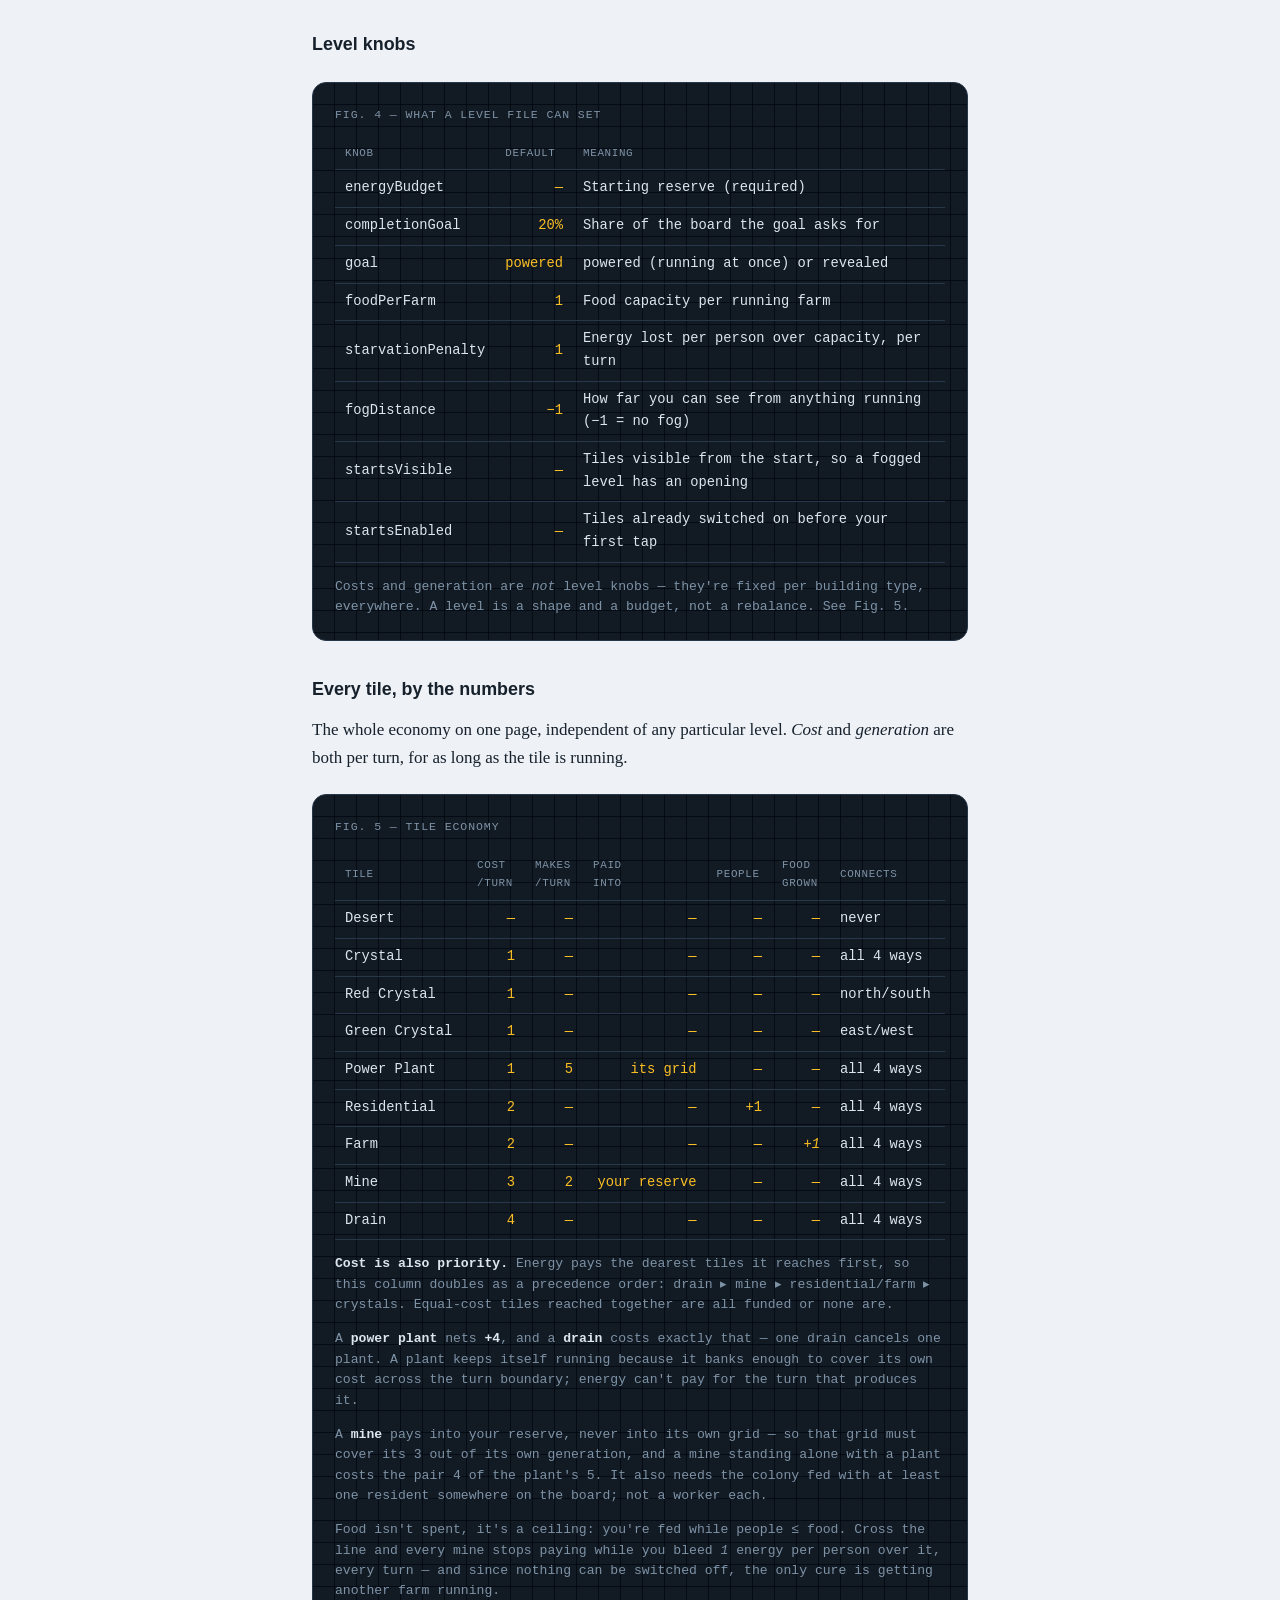
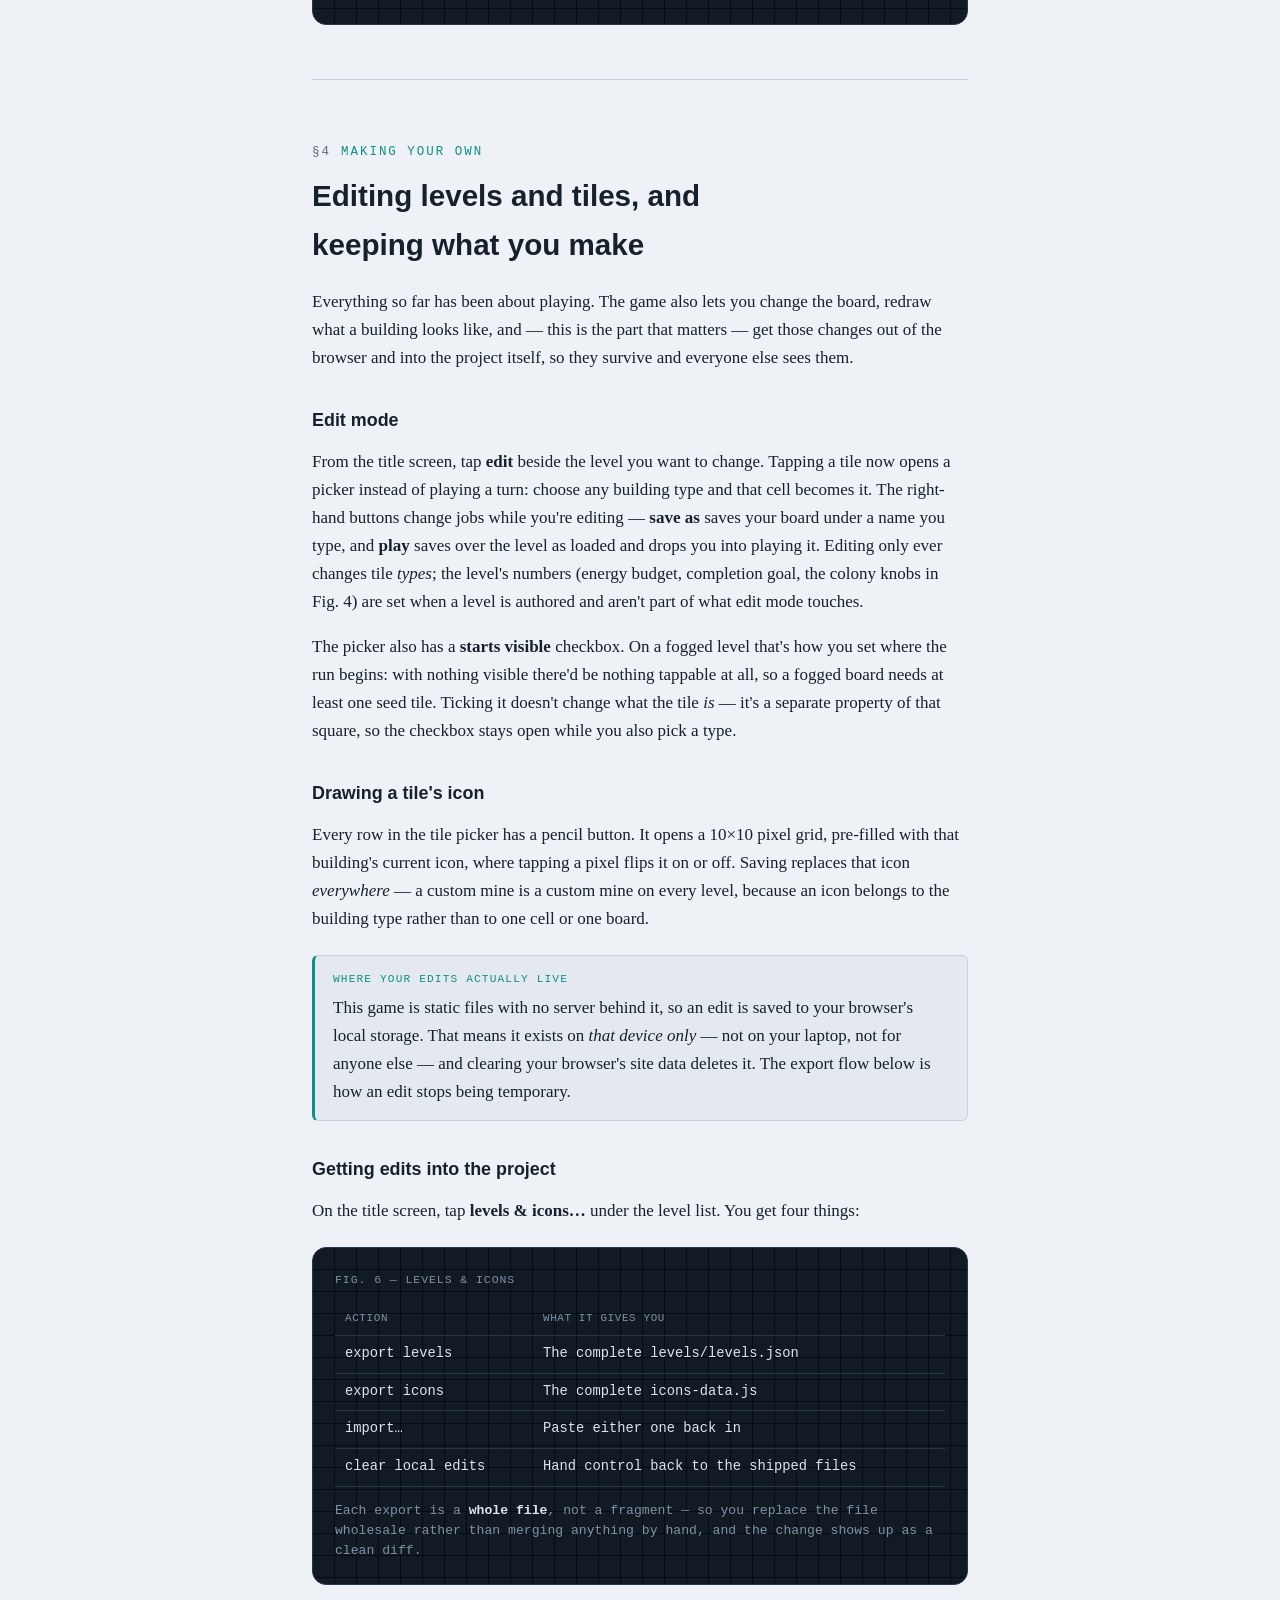
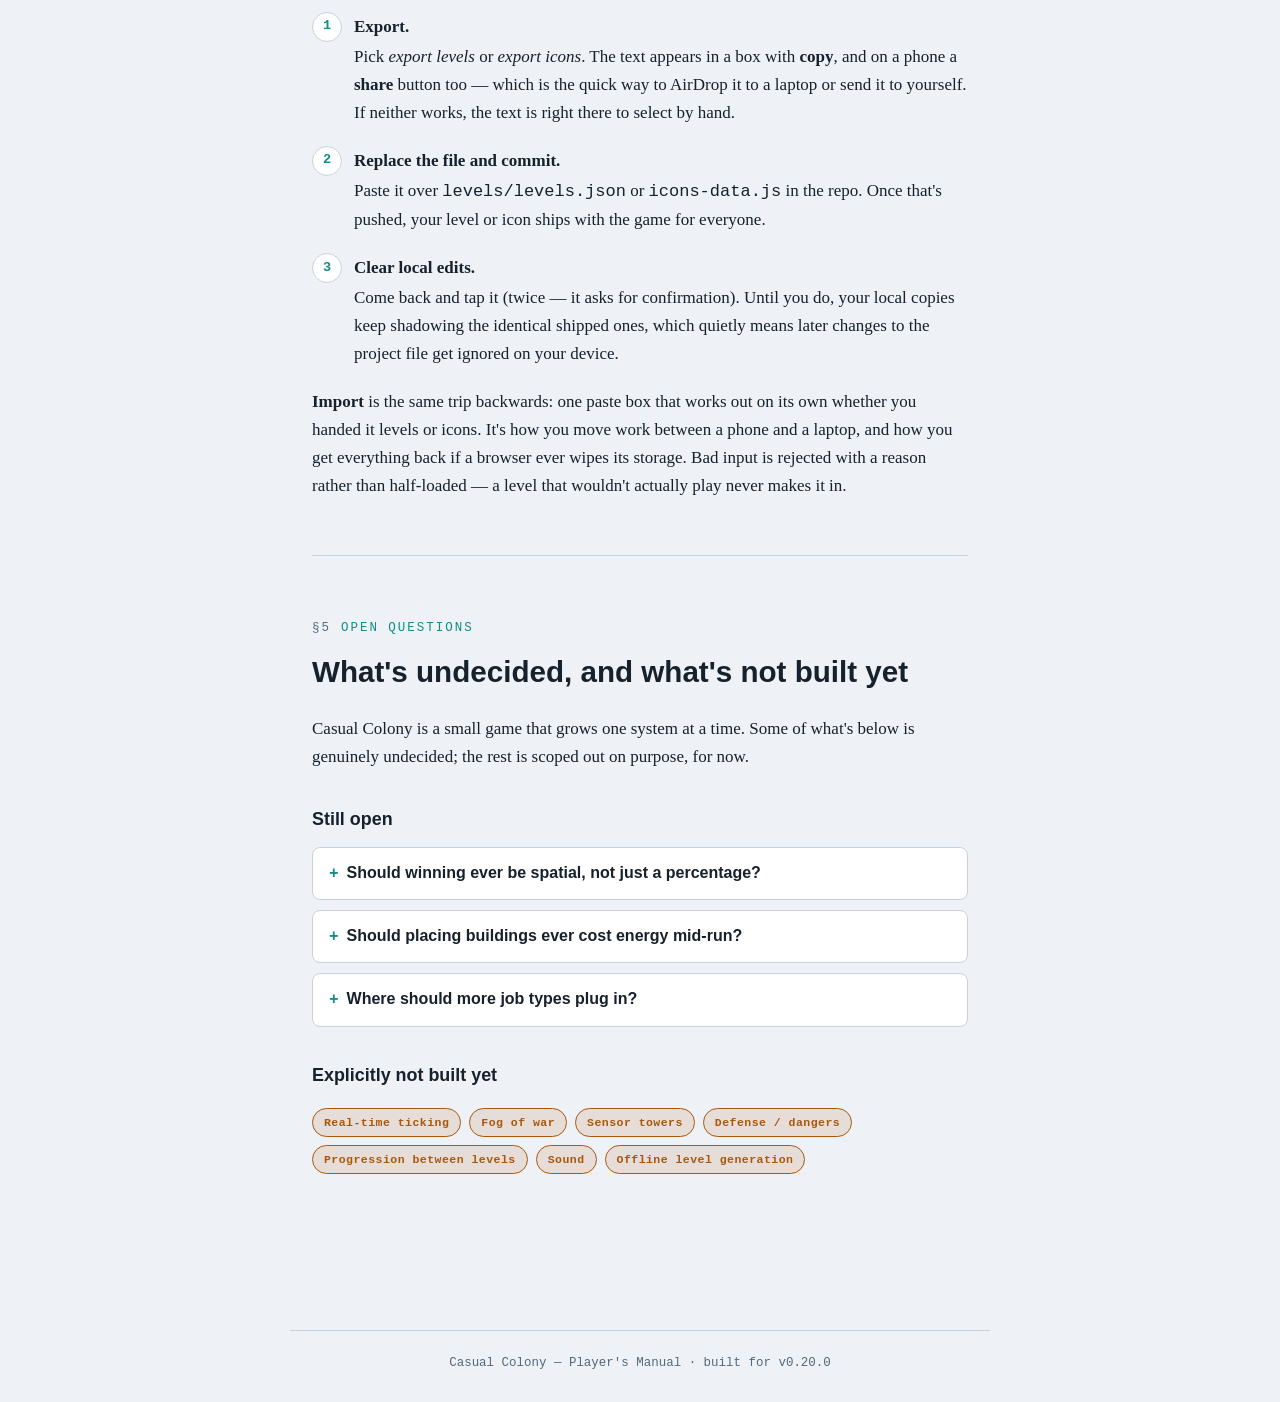
==== commit e44a9707: "Revert "A fed generator pays its own way, out of storage" This reverts commit fdd9772.  selfSustaini" ====
--- a/manual.html
+++ b/manual.html
@@ -638,22 +638,24 @@
     </p>
 
     <ol class="steps">
-      <li><strong>Tap the power plant.</strong> It makes 5 and spends 1 of that
-        on keeping itself running, so it costs your reserve <em>nothing</em> —
-        watch the ⚡ counter and it won't move. The other 4 goes into the grid
-        it's wired to, and the cascade spreads outward paying 1 for each
-        crystal it reaches. One tap, five tiles lit, free forever.</li>
-      <li><strong>Tap a crystal the cascade didn't reach.</strong> A crystal
-        makes nothing, so it can't pay for itself — your reserve now carries
-        its 1, every turn, and the ⚡ counter starts ticking down. That crystal
-        does become a second place a cascade starts, but you're renting it.</li>
+      <li><strong>Tap the power plant.</strong> Your reserve now pays its cost
+        of 1, every turn, for as long as it runs. In exchange its whole
+        generation of 5 goes into the grid it's wired to — and the cascade
+        spreads outward from it, paying 1 for each crystal it reaches until
+        the 5 is gone. One tap, six tiles lit.</li>
+      <li><strong>Tap a crystal the cascade didn't reach.</strong> Now your
+        reserve is paying 2 a turn instead of 1, and that crystal becomes a
+        second place a cascade starts. Watch the ⚡ counter: it drops by 2 every
+        turn now, and it will keep dropping.</li>
     </ol>
 
     <div class="panel">
       <div class="panel-cap">Fig. 1 — One tap on a plant, and where it stops</div>
       <div class="scroller">
         <div class="chain">
-          <div class="chain-step"><div class="tile tile--plant active"><div class="tile-icon"><svg><use href="#icon-bolt"></use></svg></div></div><div class="val">makes 5<br />keeps 1</div></div>
+          <div class="chain-step"><div class="tile tile--plant active"><div class="tile-icon"><svg><use href="#icon-bolt"></use></svg></div></div><div class="val">you pay 1<br />grid gets 5</div></div>
+          <div class="chain-arrow">→</div>
+          <div class="chain-step"><div class="tile tile--crystal active"><div class="tile-icon is-text">+</div></div><div class="val">4 left</div></div>
           <div class="chain-arrow">→</div>
           <div class="chain-step"><div class="tile tile--crystal active"><div class="tile-icon is-text">+</div></div><div class="val">3 left</div></div>
           <div class="chain-arrow">→</div>
@@ -666,29 +668,27 @@
           <div class="chain-step"><div class="tile tile--crystal"><div class="tile-icon is-text">+</div></div><div class="val">out of<br />generation</div></div>
         </div>
       </div>
-      <div class="panel-note">None of this costs your reserve anything. A power plant banks enough to cover its own cost, so feeding one is a decision rather than a bill — your reserve is only ever spent carrying tiles that make nothing of their own.</div>
+      <div class="panel-note">The crystals cost the <em>grid</em>, not you. Your reserve only ever pays for tiles you tapped — so a plant carrying five crystals costs you 1 a turn, and a plant carrying nothing also costs you 1 a turn. Reach is free; commitments aren't.</div>
     </div>
 
     <div class="callout">
       <div class="cap">The number that matters</div>
       <p>
-        A power plant nets <strong>4</strong> — it makes 5 and keeps 1 to run
-        itself. Every crystal past it costs 1. So one tap on a plant is worth
-        five tiles if they're wired to it, and one tile if they aren't, and
-        either way it's free. Everything you do in this game is trying to make
-        that first number happen instead of the second.
+        A power plant makes <strong>5</strong>. Every crystal past it costs
+        1. So one tap on a plant is worth six tiles if they're wired to it, and
+        one tile if they aren't. Everything you do in this game is trying to
+        make that first number happen instead of the second.
       </p>
     </div>
 
     <div class="callout">
       <div class="cap">There is no undo</div>
       <p>
-        You can't switch a tile back off. Feeding a generator is safe — it pays
-        its own way — but feeding anything else is a standing bill your reserve
-        carries until it runs out, and when it can't cover the whole bill,
-        <em>none</em> of those tiles run. Generators stay up regardless. So the
-        pool ticking down is the clock: feed plants, let cascades do the rest,
-        and pay for a lone tile only when it opens something up.
+        You can't switch a tile back off. Once you've fed something, your
+        reserve carries it until the reserve runs out — and when it can't carry
+        everything you've fed, <em>none</em> of it runs and the run is over. So
+        the pool ticking down is the clock, and every tap makes it tick faster.
+        Feed plants; let cascades do the rest.
       </p>
     </div>
   </section>
@@ -711,10 +711,8 @@
       understanding the game:
     </p>
     <ul>
-      <li><strong>Your reserve</strong> (the ⚡ counter) pays, every turn, for
-        the tiles you fed <em>that can't pay for themselves</em> — a generator
-        banks enough to cover its own cost, so it never appears on your
-        bill.</li>
+      <li><strong>Your reserve</strong> (the ⚡ counter) pays for the tiles
+        <em>you fed</em>, every turn, and nothing else.</li>
       <li><strong>A grid's generation</strong> pays for the cascade, and
         nothing else.</li>
     </ul>
@@ -733,23 +731,26 @@
       splitting a run in two doesn't get you two runs' worth of energy.
     </p>
     <p class="prose">
-      A power plant makes 5 and spends 1 of it on itself, so it hands its grid
-      <strong>4</strong>: four crystals, or two farms, or a mine and a crystal.
-      That's the number to keep in your head.
+      A fed power plant hands its grid the whole <strong>5</strong> — you paid
+      its cost of 1 out of your reserve, so there's nothing to net off. Five
+      crystals, or two farms and a crystal, or a mine and two crystals. That's
+      the number to keep in your head.
     </p>
 
     <div class="panel">
       <div class="panel-cap">Fig. 2 — The dearest tiles reached are served first</div>
       <div class="scroller">
         <div class="chain">
-          <div class="chain-step"><div class="tile tile--plant active"><div class="tile-icon"><svg><use href="#icon-bolt"></use></svg></div></div><div class="val">4 to give</div></div>
+          <div class="chain-step"><div class="tile tile--plant active"><div class="tile-icon"><svg><use href="#icon-bolt"></use></svg></div></div><div class="val">5 to give</div></div>
           <div class="chain-arrow">→</div>
-          <div class="chain-step"><div class="tile tile--drain active"><div class="tile-icon is-text">×</div></div><div class="val">takes all 4</div></div>
+          <div class="chain-step"><div class="tile tile--drain active"><div class="tile-icon is-text">×</div></div><div class="val">takes 4</div></div>
+          <div class="chain-arrow">→</div>
+          <div class="chain-step"><div class="tile tile--crystal active"><div class="tile-icon is-text">+</div></div><div class="val">takes 1</div></div>
           <div class="chain-arrow">→</div>
           <div class="chain-step"><div class="tile tile--crystal"><div class="tile-icon is-text">+</div></div><div class="val">nothing left</div></div>
         </div>
       </div>
-      <div class="panel-note">A drain costs exactly a plant's whole net output, so one sitting next to a plant swallows the lot. Move it to the far end of the run and the same tiles all fit — four crystals, with the drain the only thing that goes without. Nothing changed but the order the energy meets them in.</div>
+      <div class="panel-note">Move that drain to the far end of the run instead and the same tiles all fit — four crystals and then the drain, with the drain the only thing that goes without. Nothing changed but the order the energy meets them in.</div>
     </div>
 
     <p class="prose">
@@ -802,10 +803,10 @@
     <div class="callout">
       <div class="cap">Feed generators, not tiles</div>
       <p>
-        Feeding a plant costs you nothing and lights five tiles. Feeding a lone
-        crystal costs you 1 a turn, forever, and lights one. That's not a
-        trade-off, it's the whole strategy — wire things to a generator, and
-        spend your reserve only where nothing else can reach.
+        Feeding a plant costs you 1 a turn and can light six tiles. Feeding a
+        lone crystal costs you 1 a turn and lights one. Same bill, wildly
+        different value — which is why the game is about wiring things to a
+        generator rather than paying for them one at a time.
       </p>
     </div>
 
@@ -986,7 +987,7 @@
         <strong>Cost is also priority.</strong> Energy pays the dearest tiles it reaches first, so this column doubles as a precedence order: drain ▸ mine ▸ residential/farm ▸ crystals. Equal-cost tiles reached together are all funded or none are.
       </div>
       <div class="panel-note">
-        A <strong>power plant</strong> nets <strong>+4</strong> to its grid, and a <strong>drain</strong> costs exactly that — one drain cancels one plant. The plant keeps itself running because it banks enough to cover its own cost across the turn boundary (energy can't pay for the turn that produces it), and that same storage is why feeding a plant never costs your reserve anything.
+        A <strong>power plant</strong> nets <strong>+4</strong>, and a <strong>drain</strong> costs exactly that — one drain cancels one plant. A plant keeps itself running because it banks enough to cover its own cost across the turn boundary; energy can't pay for the turn that produces it.
       </div>
       <div class="panel-note">
         A <strong>mine</strong> pays into your reserve, never into its own grid — so that grid must cover its 3 out of its own generation, and a mine standing alone with a plant costs the pair 4 of the plant's 5. It also needs the colony fed with at least one resident somewhere on the board; not a worker each.
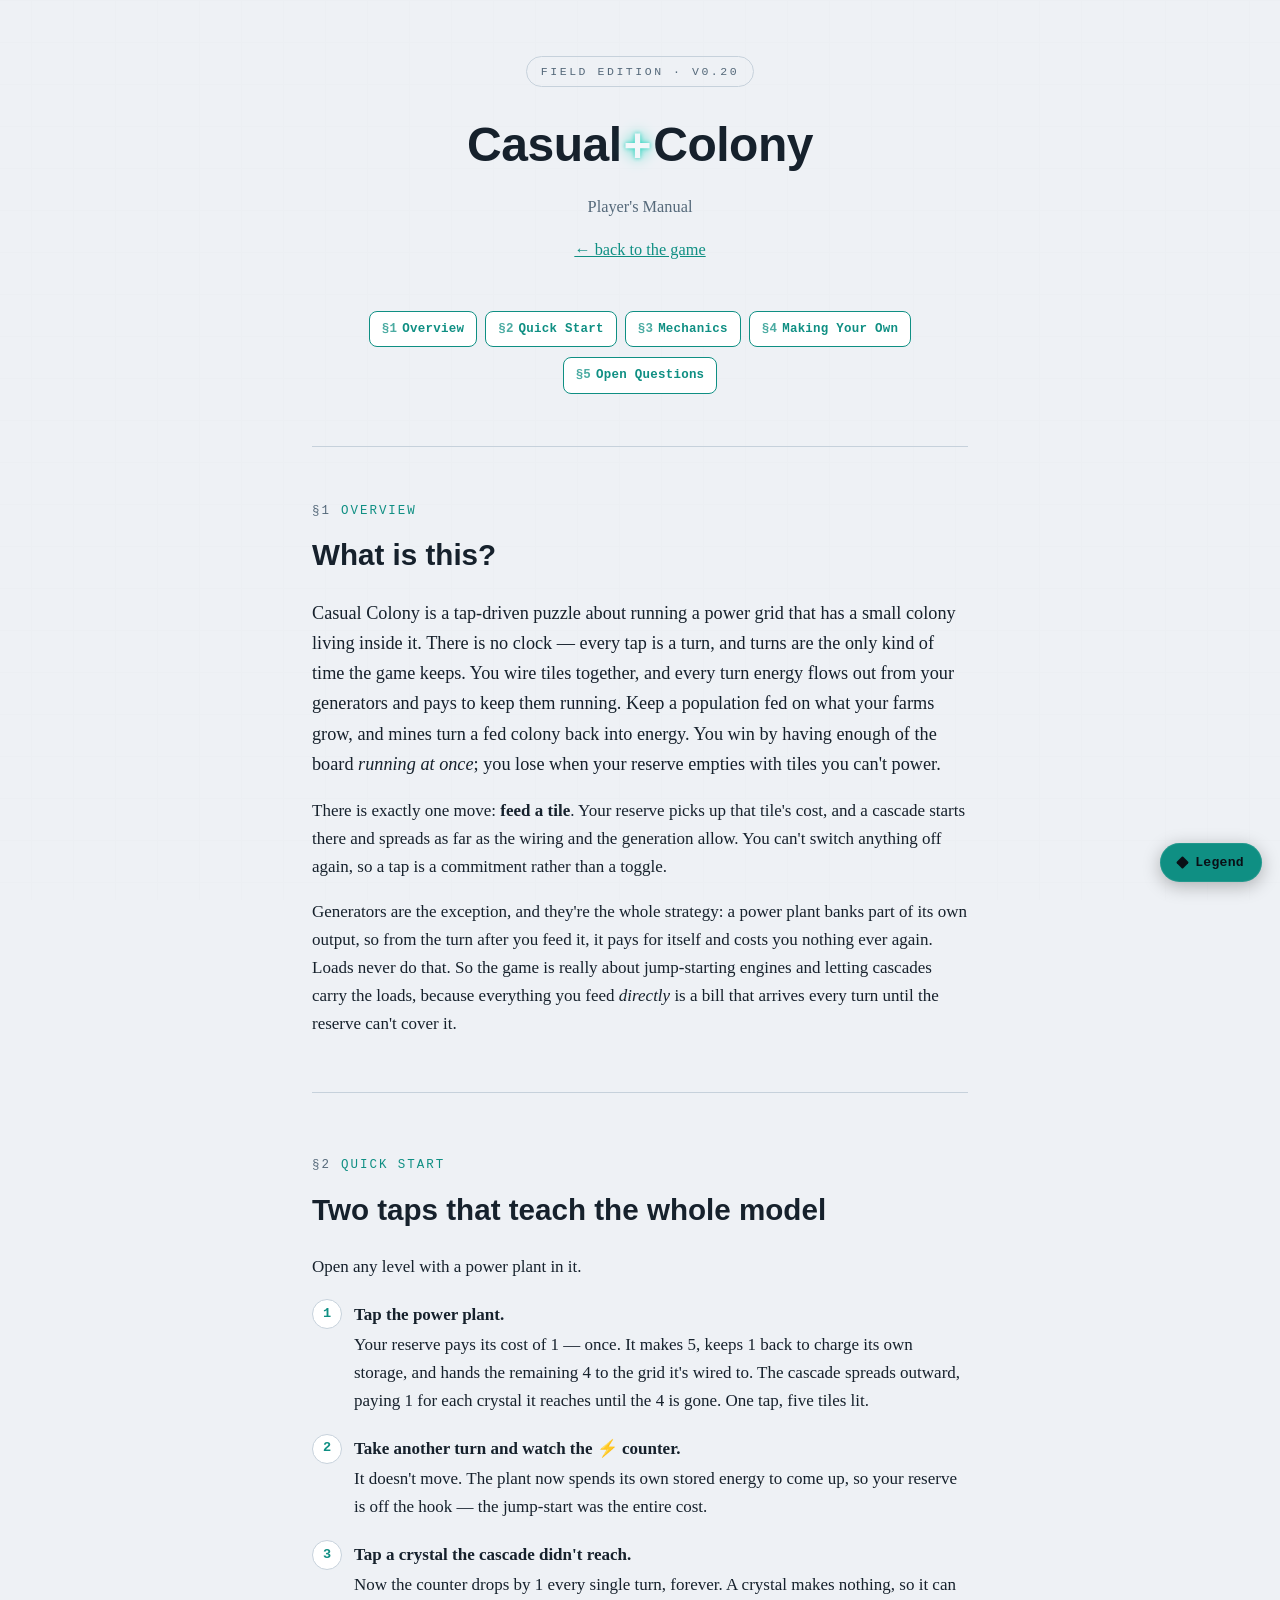
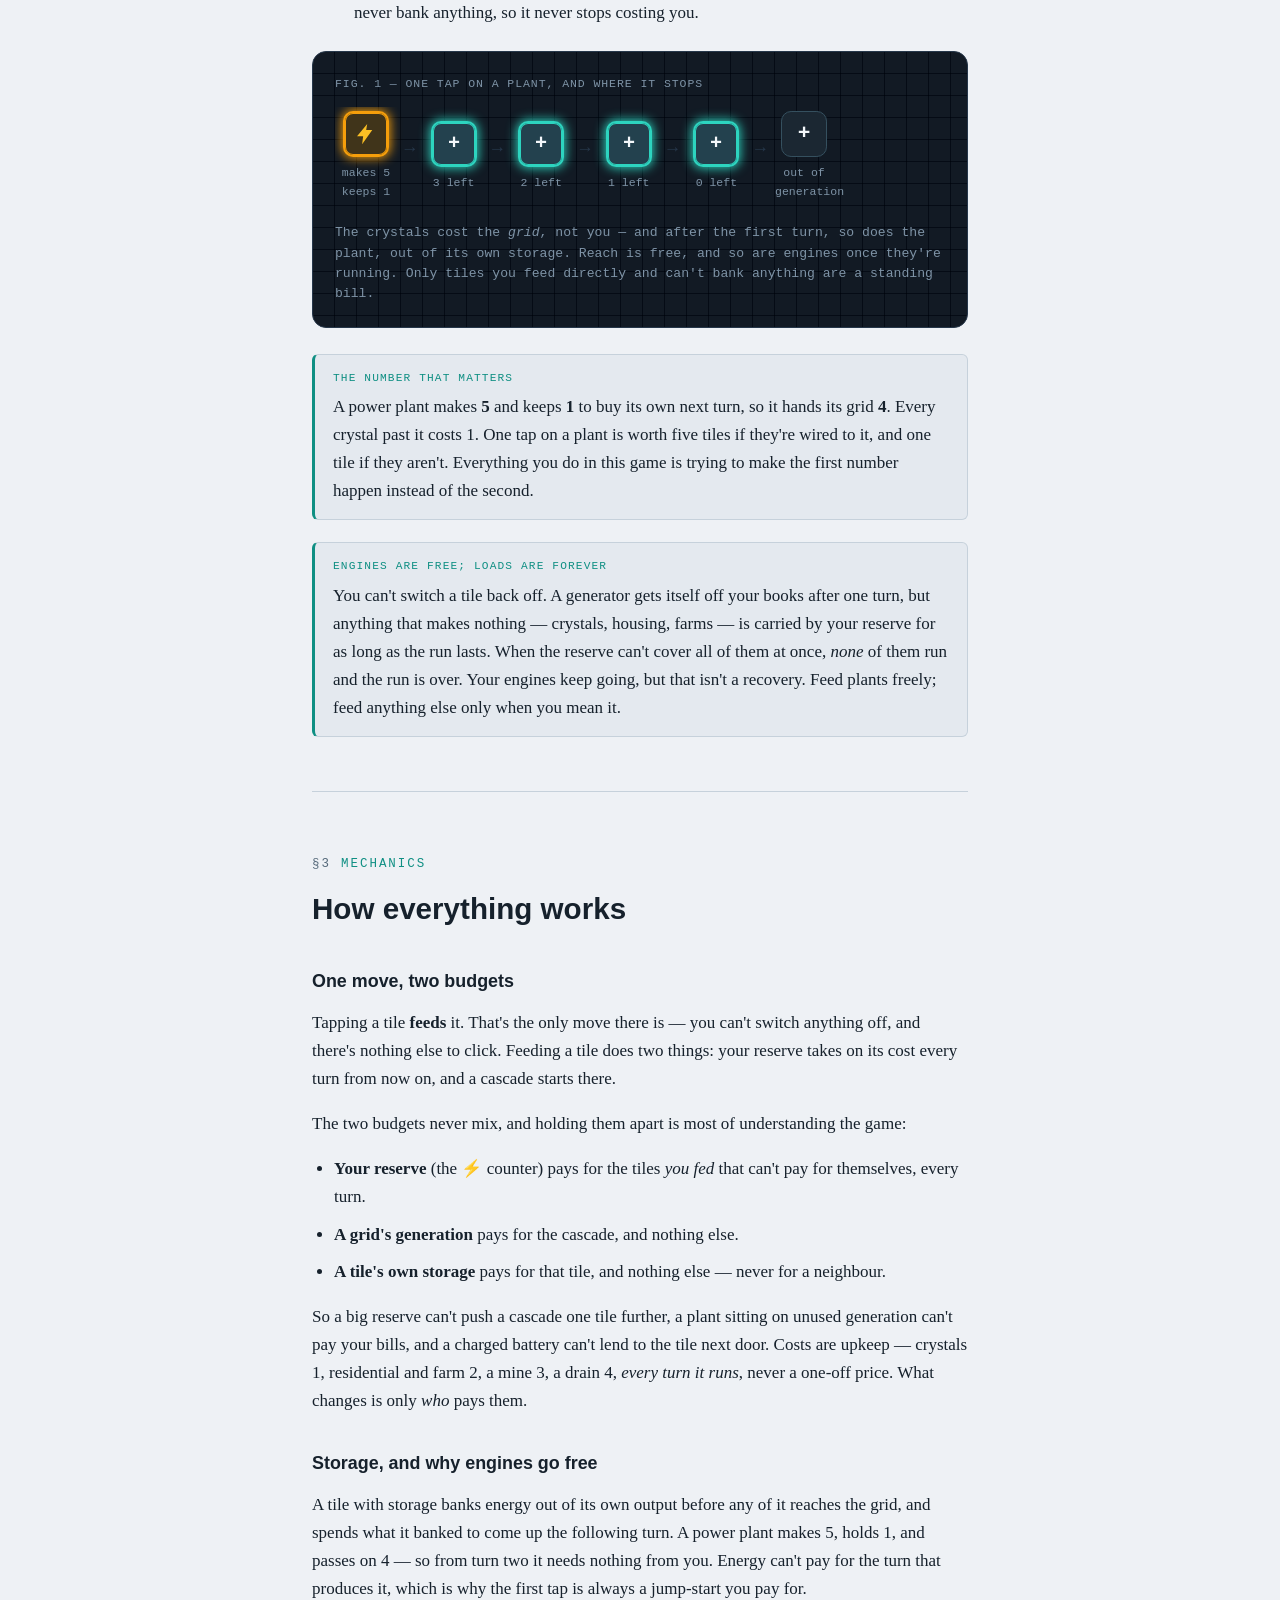
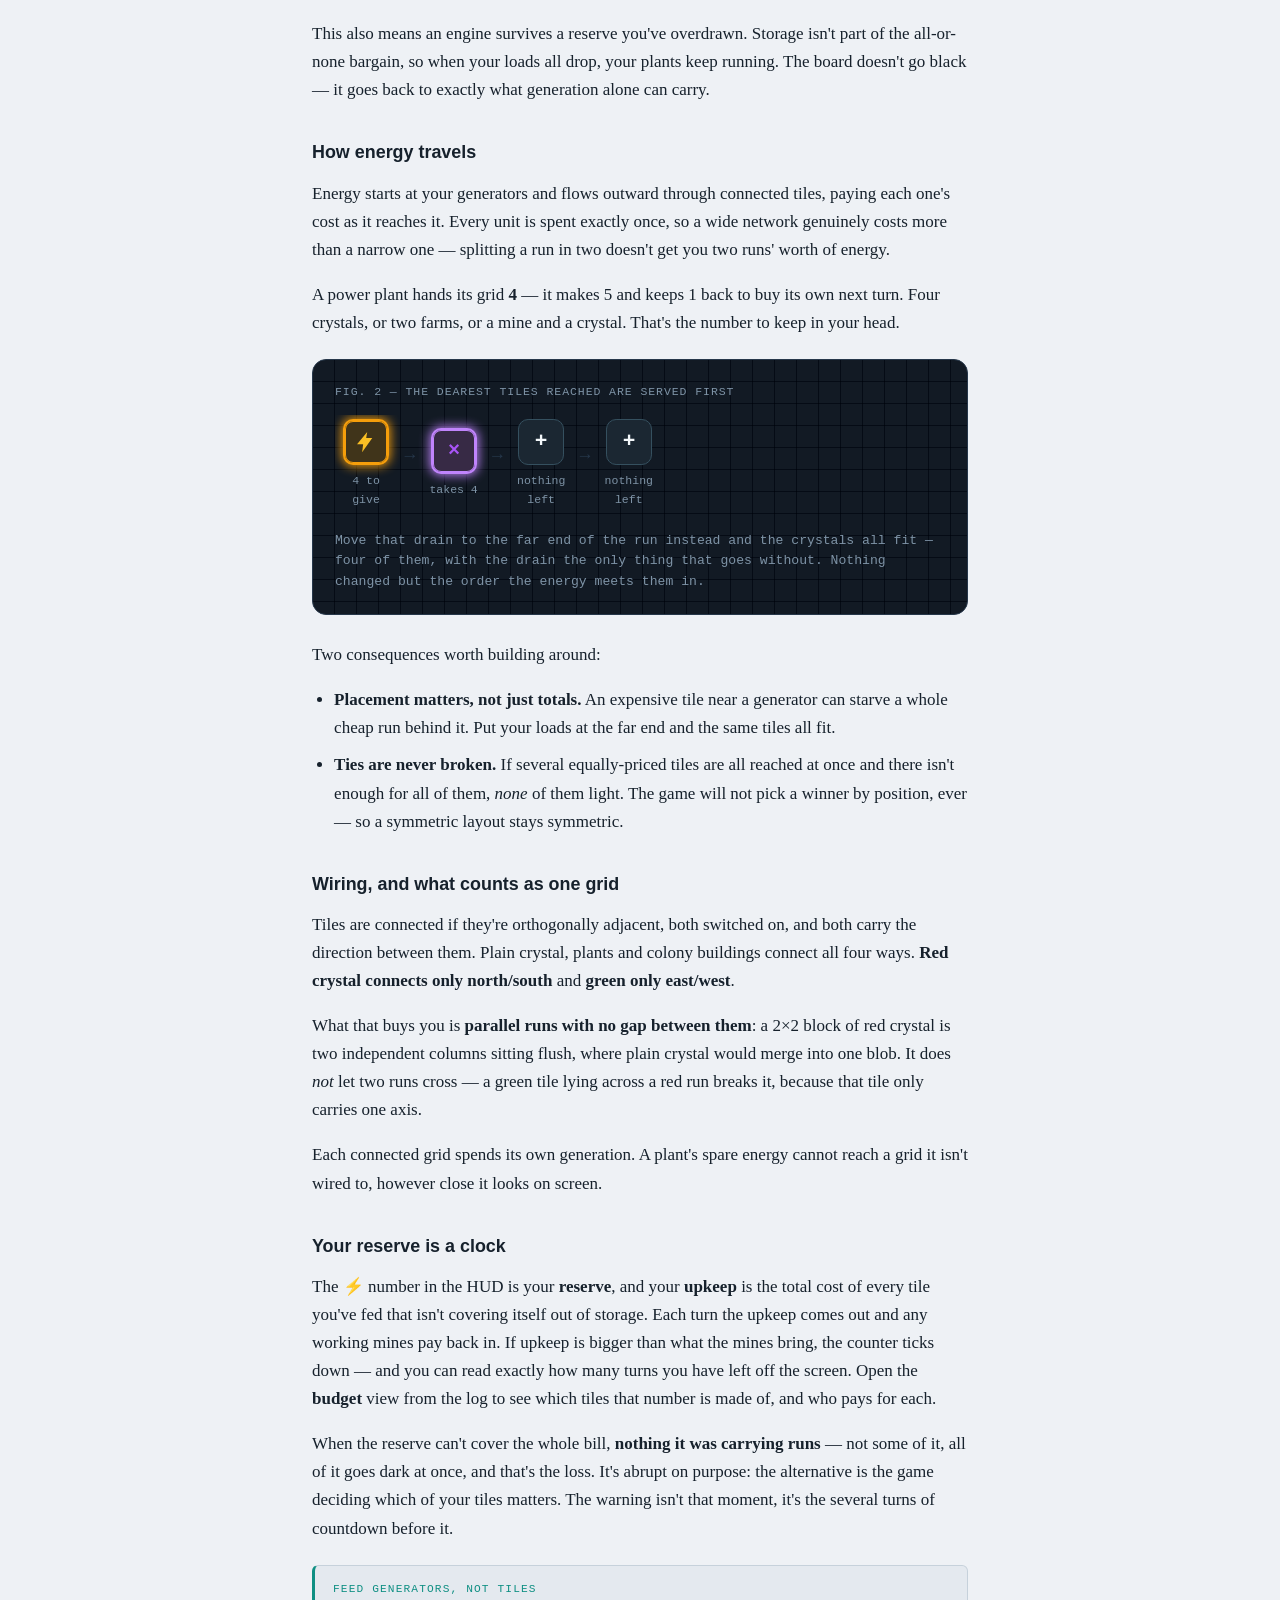
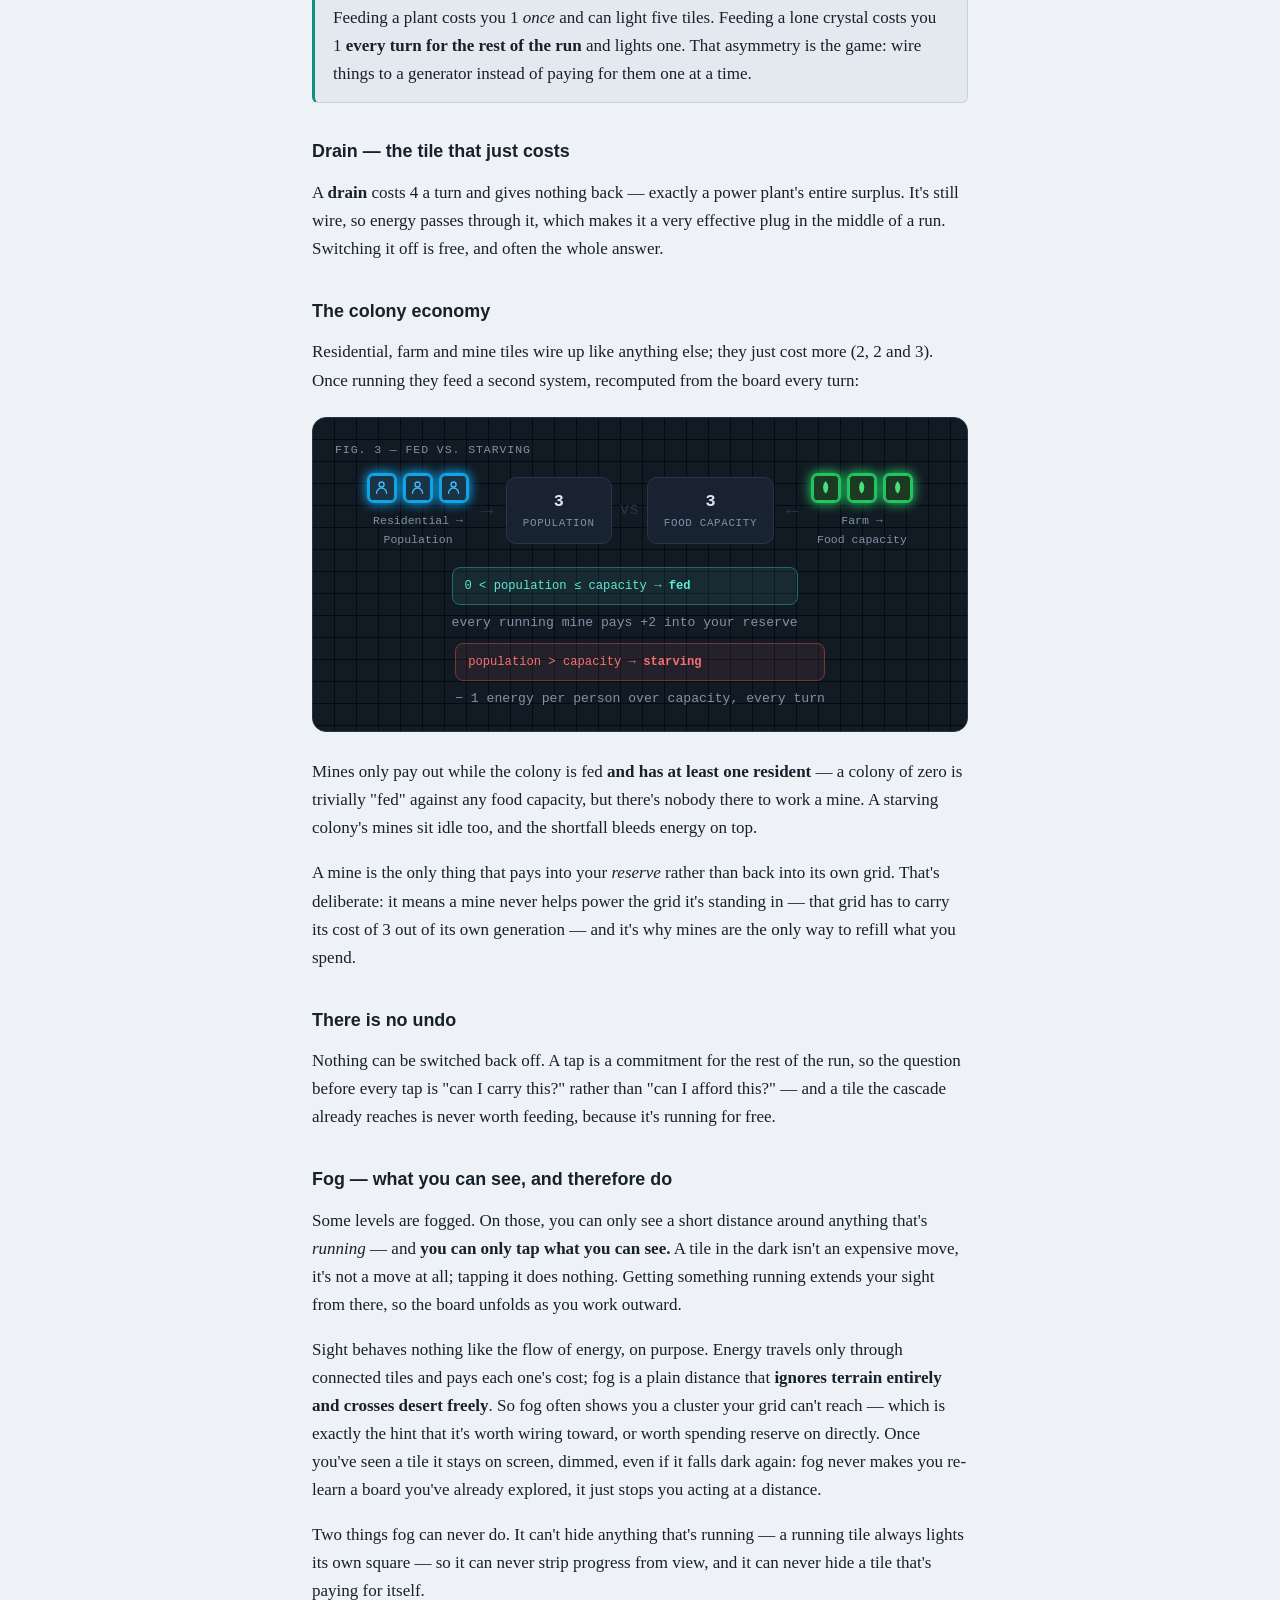
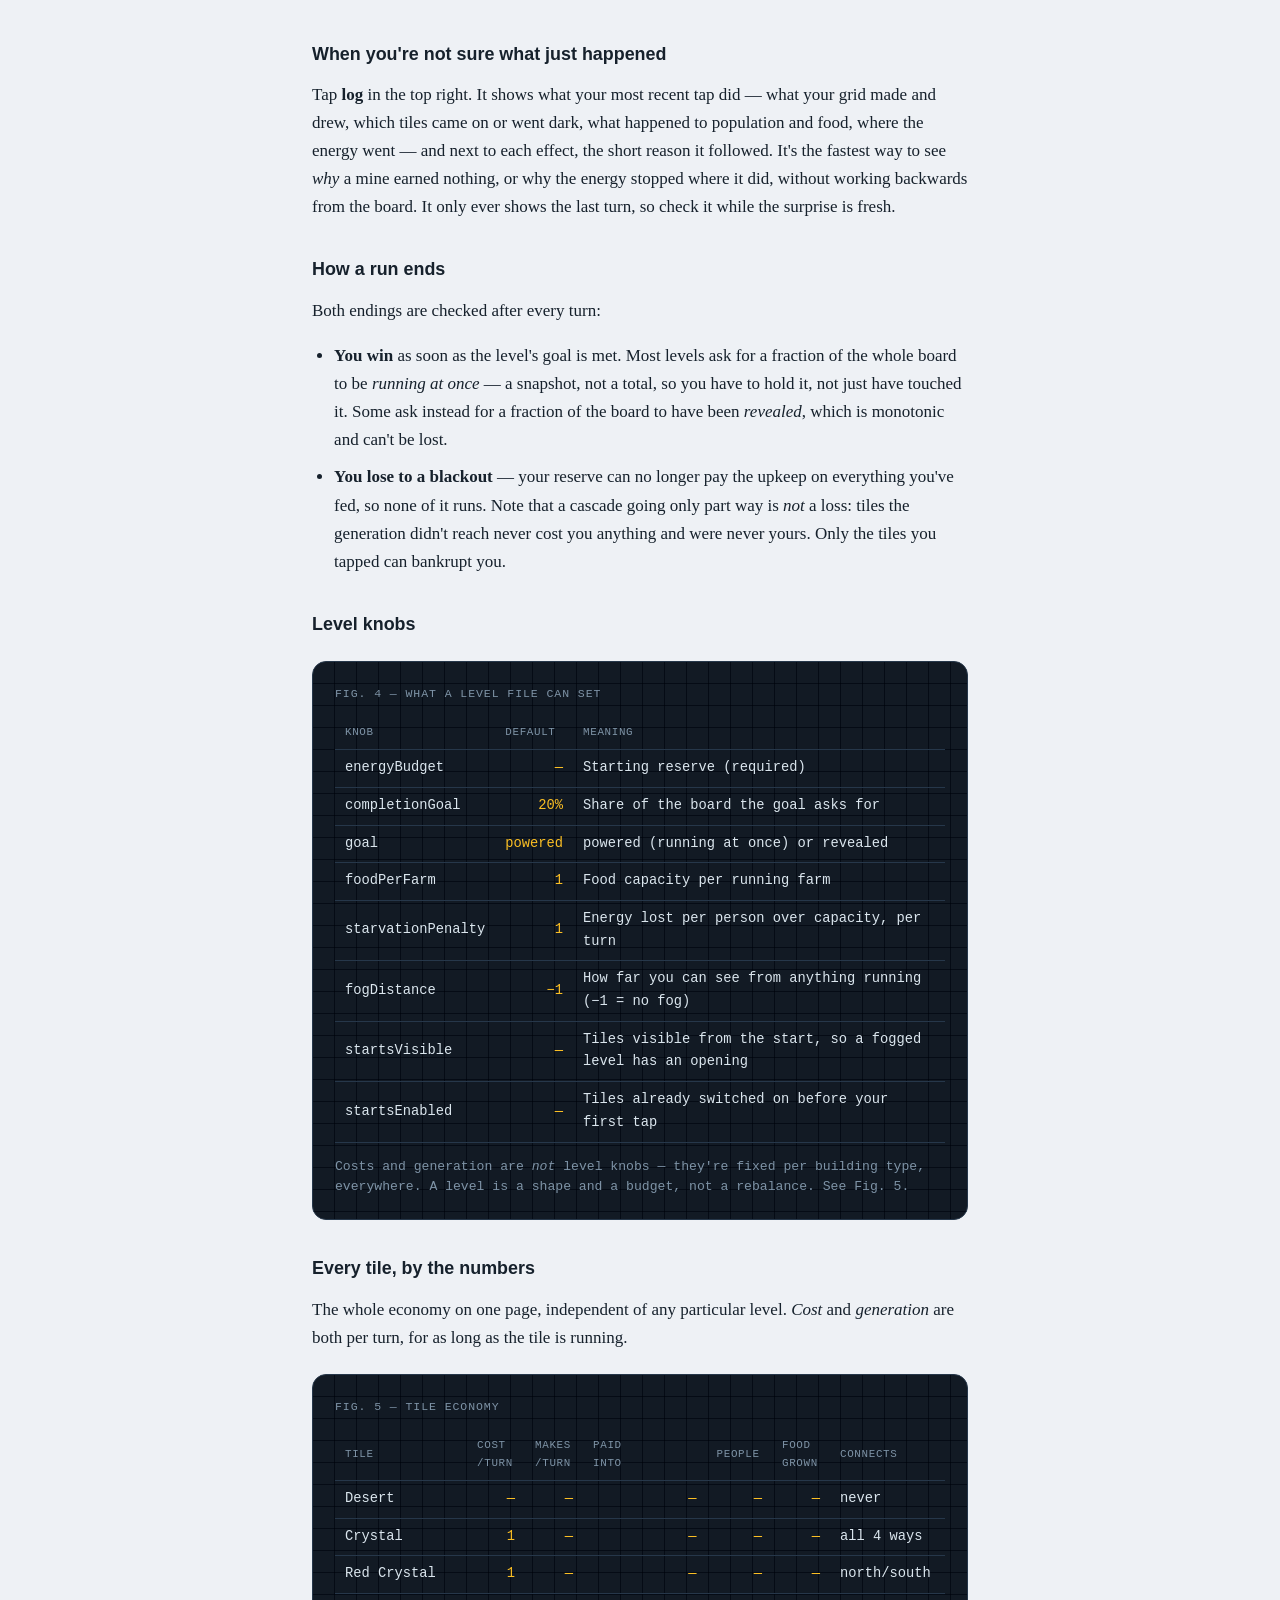
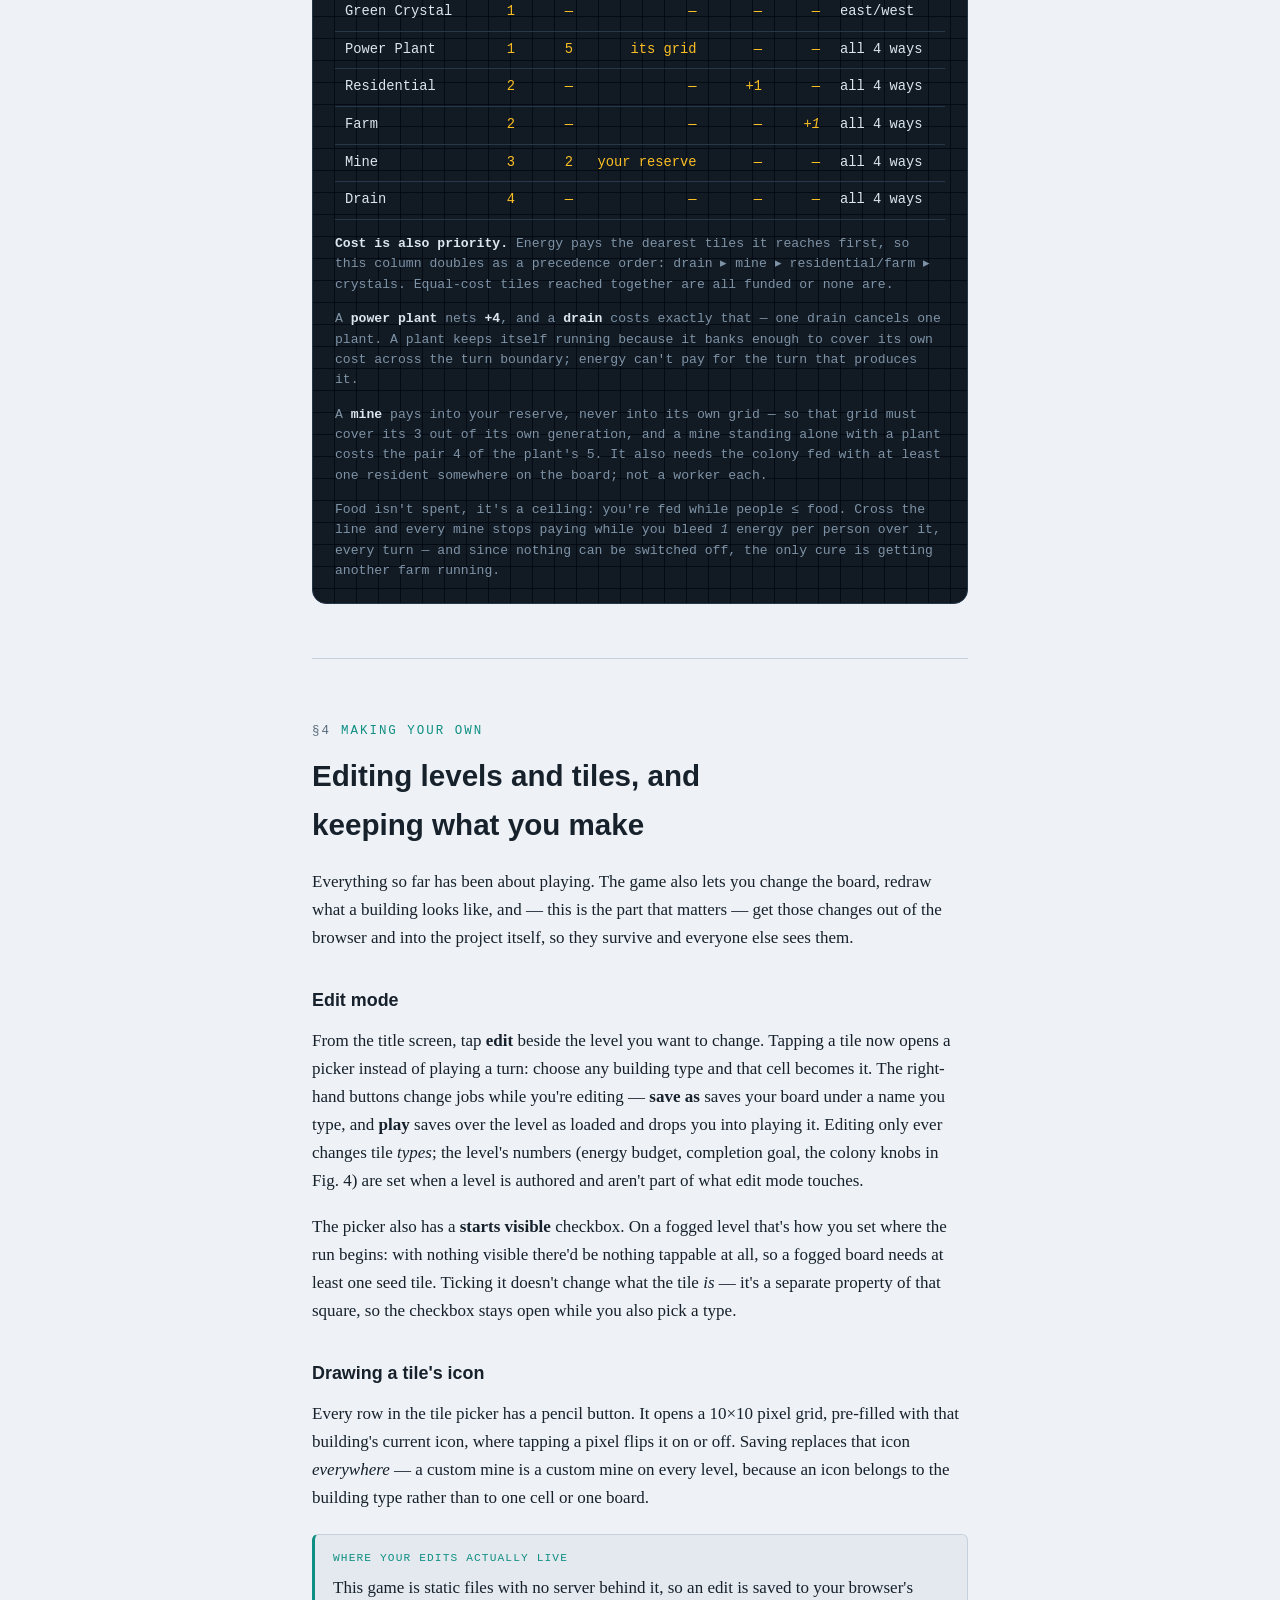
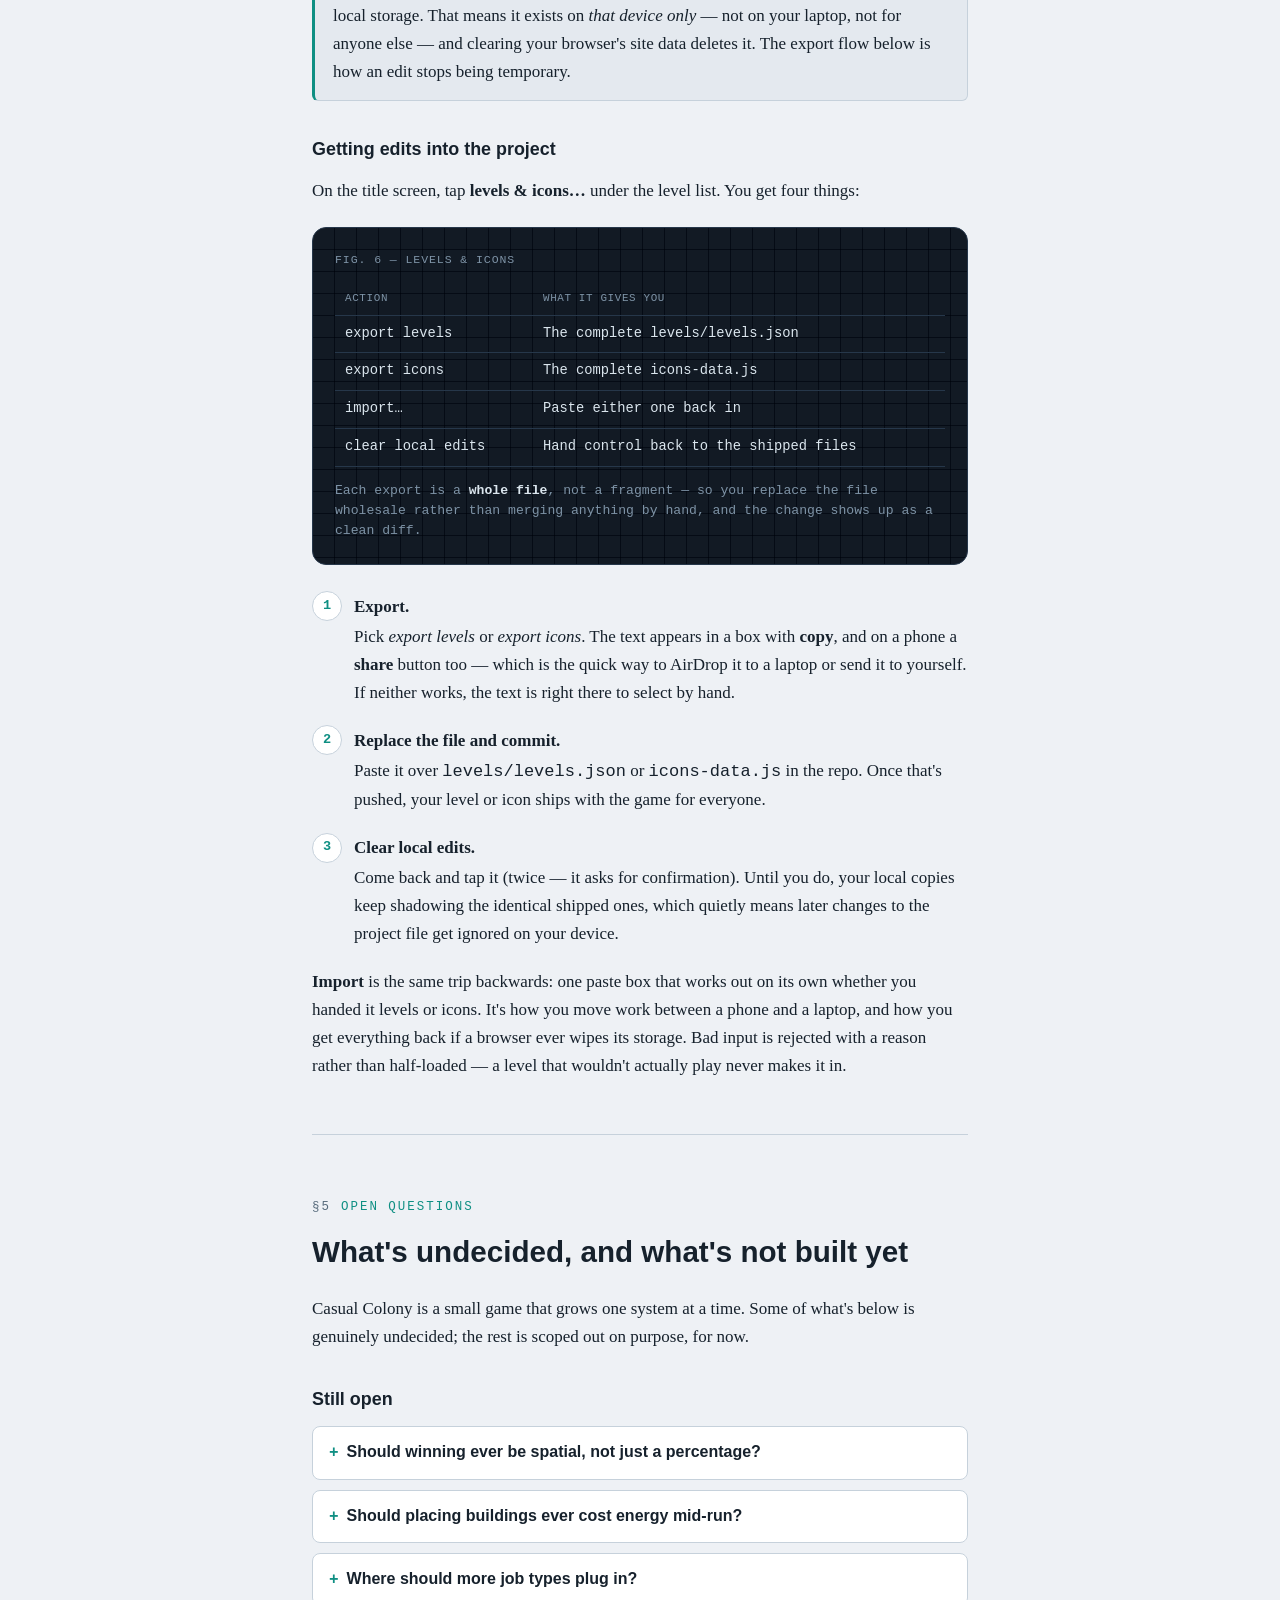
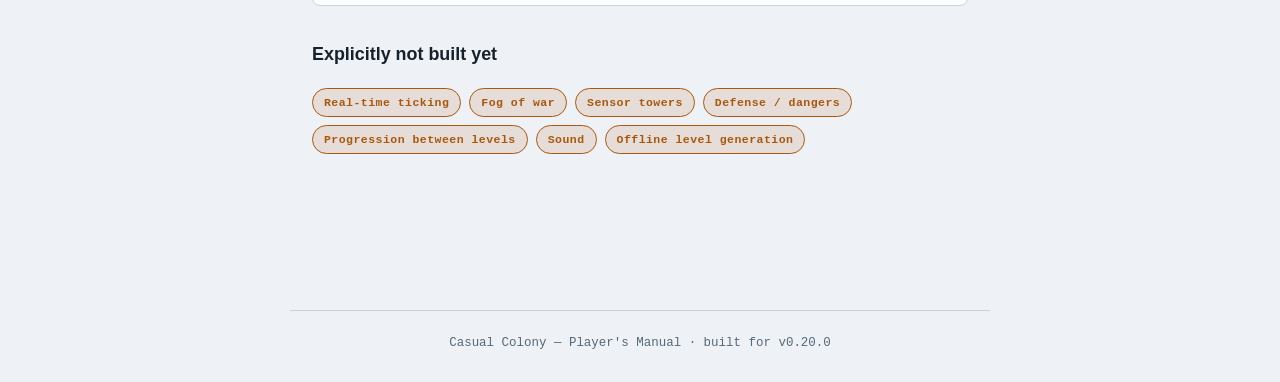
==== commit b02c5e60: "Storage becomes energy a tile actually holds storage had never stored anything: one number on the bu" ====
--- a/manual.html
+++ b/manual.html
@@ -620,11 +620,17 @@
     </p>
     <p class="prose">
       There is exactly one move: <strong>feed a tile</strong>. Your reserve
-      then carries that tile's cost every turn, and a cascade starts there and
-      spreads as far as the wiring and the generation allow. You can't switch
-      anything off again, so a tap is a commitment rather than a toggle — and
-      the whole game is whether your reserve can keep carrying what you've
-      committed to while the cascades do the actual work.
+      picks up that tile's cost, and a cascade starts there and spreads as far
+      as the wiring and the generation allow. You can't switch anything off
+      again, so a tap is a commitment rather than a toggle.
+    </p>
+    <p class="prose">
+      Generators are the exception, and they're the whole strategy: a power
+      plant banks part of its own output, so from the turn after you feed it,
+      it pays for itself and costs you nothing ever again. Loads never do that.
+      So the game is really about jump-starting engines and letting cascades
+      carry the loads, because everything you feed <em>directly</em> is a bill
+      that arrives every turn until the reserve can't cover it.
     </p>
   </section>
 
@@ -638,24 +644,24 @@
     </p>
 
     <ol class="steps">
-      <li><strong>Tap the power plant.</strong> Your reserve now pays its cost
-        of 1, every turn, for as long as it runs. In exchange its whole
-        generation of 5 goes into the grid it's wired to — and the cascade
-        spreads outward from it, paying 1 for each crystal it reaches until
-        the 5 is gone. One tap, six tiles lit.</li>
-      <li><strong>Tap a crystal the cascade didn't reach.</strong> Now your
-        reserve is paying 2 a turn instead of 1, and that crystal becomes a
-        second place a cascade starts. Watch the ⚡ counter: it drops by 2 every
-        turn now, and it will keep dropping.</li>
+      <li><strong>Tap the power plant.</strong> Your reserve pays its cost of 1
+        — once. It makes 5, keeps 1 back to charge its own storage, and hands
+        the remaining 4 to the grid it's wired to. The cascade spreads outward,
+        paying 1 for each crystal it reaches until the 4 is gone. One tap, five
+        tiles lit.</li>
+      <li><strong>Take another turn and watch the ⚡ counter.</strong> It
+        doesn't move. The plant now spends its own stored energy to come up, so
+        your reserve is off the hook — the jump-start was the entire cost.</li>
+      <li><strong>Tap a crystal the cascade didn't reach.</strong> Now the
+        counter drops by 1 every single turn, forever. A crystal makes nothing,
+        so it can never bank anything, so it never stops costing you.</li>
     </ol>
 
     <div class="panel">
       <div class="panel-cap">Fig. 1 — One tap on a plant, and where it stops</div>
       <div class="scroller">
         <div class="chain">
-          <div class="chain-step"><div class="tile tile--plant active"><div class="tile-icon"><svg><use href="#icon-bolt"></use></svg></div></div><div class="val">you pay 1<br />grid gets 5</div></div>
-          <div class="chain-arrow">→</div>
-          <div class="chain-step"><div class="tile tile--crystal active"><div class="tile-icon is-text">+</div></div><div class="val">4 left</div></div>
+          <div class="chain-step"><div class="tile tile--plant active"><div class="tile-icon"><svg><use href="#icon-bolt"></use></svg></div></div><div class="val">makes 5<br />keeps 1</div></div>
           <div class="chain-arrow">→</div>
           <div class="chain-step"><div class="tile tile--crystal active"><div class="tile-icon is-text">+</div></div><div class="val">3 left</div></div>
           <div class="chain-arrow">→</div>
@@ -668,27 +674,30 @@
           <div class="chain-step"><div class="tile tile--crystal"><div class="tile-icon is-text">+</div></div><div class="val">out of<br />generation</div></div>
         </div>
       </div>
-      <div class="panel-note">The crystals cost the <em>grid</em>, not you. Your reserve only ever pays for tiles you tapped — so a plant carrying five crystals costs you 1 a turn, and a plant carrying nothing also costs you 1 a turn. Reach is free; commitments aren't.</div>
+      <div class="panel-note">The crystals cost the <em>grid</em>, not you — and after the first turn, so does the plant, out of its own storage. Reach is free, and so are engines once they're running. Only tiles you feed directly and can't bank anything are a standing bill.</div>
     </div>
 
     <div class="callout">
       <div class="cap">The number that matters</div>
       <p>
-        A power plant makes <strong>5</strong>. Every crystal past it costs
-        1. So one tap on a plant is worth six tiles if they're wired to it, and
-        one tile if they aren't. Everything you do in this game is trying to
-        make that first number happen instead of the second.
+        A power plant makes <strong>5</strong> and keeps <strong>1</strong> to
+        buy its own next turn, so it hands its grid <strong>4</strong>. Every
+        crystal past it costs 1. One tap on a plant is worth five tiles if
+        they're wired to it, and one tile if they aren't. Everything you do in
+        this game is trying to make the first number happen instead of the
+        second.
       </p>
     </div>
 
     <div class="callout">
-      <div class="cap">There is no undo</div>
+      <div class="cap">Engines are free; loads are forever</div>
       <p>
-        You can't switch a tile back off. Once you've fed something, your
-        reserve carries it until the reserve runs out — and when it can't carry
-        everything you've fed, <em>none</em> of it runs and the run is over. So
-        the pool ticking down is the clock, and every tap makes it tick faster.
-        Feed plants; let cascades do the rest.
+        You can't switch a tile back off. A generator gets itself off your books
+        after one turn, but anything that makes nothing — crystals, housing,
+        farms — is carried by your reserve for as long as the run lasts. When
+        the reserve can't cover all of them at once, <em>none</em> of them run
+        and the run is over. Your engines keep going, but that isn't a recovery.
+        Feed plants freely; feed anything else only when you mean it.
       </p>
     </div>
   </section>
@@ -712,15 +721,33 @@
     </p>
     <ul>
       <li><strong>Your reserve</strong> (the ⚡ counter) pays for the tiles
-        <em>you fed</em>, every turn, and nothing else.</li>
+        <em>you fed</em> that can't pay for themselves, every turn.</li>
       <li><strong>A grid's generation</strong> pays for the cascade, and
         nothing else.</li>
+      <li><strong>A tile's own storage</strong> pays for that tile, and nothing
+        else — never for a neighbour.</li>
     </ul>
     <p class="prose">
-      So a big reserve can't push a cascade one tile further, and a plant
-      sitting on unused generation can't pay your bills. Costs are upkeep —
-      crystals 1, residential and farm 2, a mine 3, a drain 4, <em>every turn
-      it runs</em>, never a one-off price.
+      So a big reserve can't push a cascade one tile further, a plant sitting on
+      unused generation can't pay your bills, and a charged battery can't lend
+      to the tile next door. Costs are upkeep — crystals 1, residential and farm
+      2, a mine 3, a drain 4, <em>every turn it runs</em>, never a one-off
+      price. What changes is only <em>who</em> pays them.
+    </p>
+
+    <h3 class="h">Storage, and why engines go free</h3>
+    <p class="prose">
+      A tile with storage banks energy out of its own output before any of it
+      reaches the grid, and spends what it banked to come up the following turn.
+      A power plant makes 5, holds 1, and passes on 4 — so from turn two it
+      needs nothing from you. Energy can't pay for the turn that produces it,
+      which is why the first tap is always a jump-start you pay for.
+    </p>
+    <p class="prose">
+      This also means an engine survives a reserve you've overdrawn. Storage
+      isn't part of the all-or-none bargain, so when your loads all drop, your
+      plants keep running. The board doesn't go black — it goes back to exactly
+      what generation alone can carry.
     </p>
 
     <h3 class="h">How energy travels</h3>
@@ -731,26 +758,25 @@
       splitting a run in two doesn't get you two runs' worth of energy.
     </p>
     <p class="prose">
-      A fed power plant hands its grid the whole <strong>5</strong> — you paid
-      its cost of 1 out of your reserve, so there's nothing to net off. Five
-      crystals, or two farms and a crystal, or a mine and two crystals. That's
-      the number to keep in your head.
+      A power plant hands its grid <strong>4</strong> — it makes 5 and keeps 1
+      back to buy its own next turn. Four crystals, or two farms, or a mine and
+      a crystal. That's the number to keep in your head.
     </p>
 
     <div class="panel">
       <div class="panel-cap">Fig. 2 — The dearest tiles reached are served first</div>
       <div class="scroller">
         <div class="chain">
-          <div class="chain-step"><div class="tile tile--plant active"><div class="tile-icon"><svg><use href="#icon-bolt"></use></svg></div></div><div class="val">5 to give</div></div>
+          <div class="chain-step"><div class="tile tile--plant active"><div class="tile-icon"><svg><use href="#icon-bolt"></use></svg></div></div><div class="val">4 to give</div></div>
           <div class="chain-arrow">→</div>
           <div class="chain-step"><div class="tile tile--drain active"><div class="tile-icon is-text">×</div></div><div class="val">takes 4</div></div>
           <div class="chain-arrow">→</div>
-          <div class="chain-step"><div class="tile tile--crystal active"><div class="tile-icon is-text">+</div></div><div class="val">takes 1</div></div>
+          <div class="chain-step"><div class="tile tile--crystal"><div class="tile-icon is-text">+</div></div><div class="val">nothing left</div></div>
           <div class="chain-arrow">→</div>
           <div class="chain-step"><div class="tile tile--crystal"><div class="tile-icon is-text">+</div></div><div class="val">nothing left</div></div>
         </div>
       </div>
-      <div class="panel-note">Move that drain to the far end of the run instead and the same tiles all fit — four crystals and then the drain, with the drain the only thing that goes without. Nothing changed but the order the energy meets them in.</div>
+      <div class="panel-note">Move that drain to the far end of the run instead and the crystals all fit — four of them, with the drain the only thing that goes without. Nothing changed but the order the energy meets them in.</div>
     </div>
 
     <p class="prose">
@@ -788,25 +814,27 @@
     <h3 class="h">Your reserve is a clock</h3>
     <p class="prose">
       The ⚡ number in the HUD is your <strong>reserve</strong>, and your
-      <strong>upkeep</strong> is the total cost of every tile you've fed. Each
-      turn the upkeep comes out and any working mines pay back in. If upkeep is
-      bigger than what the mines bring, the counter ticks down — and you can
-      read exactly how many turns you have left off the screen.
-    </p>
-    <p class="prose">
-      When the reserve can't cover the whole bill, <strong>nothing you fed
-      runs</strong> — not some of it, all of it goes dark at once, and that's
-      the loss. It's abrupt on purpose: the alternative is the game deciding
-      which of your tiles matters. The warning isn't that moment, it's the
-      several turns of countdown before it.
+      <strong>upkeep</strong> is the total cost of every tile you've fed that
+      isn't covering itself out of storage. Each turn the upkeep comes out and
+      any working mines pay back in. If upkeep is bigger than what the mines
+      bring, the counter ticks down — and you can read exactly how many turns
+      you have left off the screen. Open the <strong>budget</strong> view from
+      the log to see which tiles that number is made of, and who pays for each.
+    </p>
+    <p class="prose">
+      When the reserve can't cover the whole bill, <strong>nothing it was
+      carrying runs</strong> — not some of it, all of it goes dark at once, and
+      that's the loss. It's abrupt on purpose: the alternative is the game
+      deciding which of your tiles matters. The warning isn't that moment, it's
+      the several turns of countdown before it.
     </p>
     <div class="callout">
       <div class="cap">Feed generators, not tiles</div>
       <p>
-        Feeding a plant costs you 1 a turn and can light six tiles. Feeding a
-        lone crystal costs you 1 a turn and lights one. Same bill, wildly
-        different value — which is why the game is about wiring things to a
-        generator rather than paying for them one at a time.
+        Feeding a plant costs you 1 <em>once</em> and can light five tiles.
+        Feeding a lone crystal costs you 1 <strong>every turn for the rest of
+        the run</strong> and lights one. That asymmetry is the game: wire things
+        to a generator instead of paying for them one at a time.
       </p>
     </div>
 
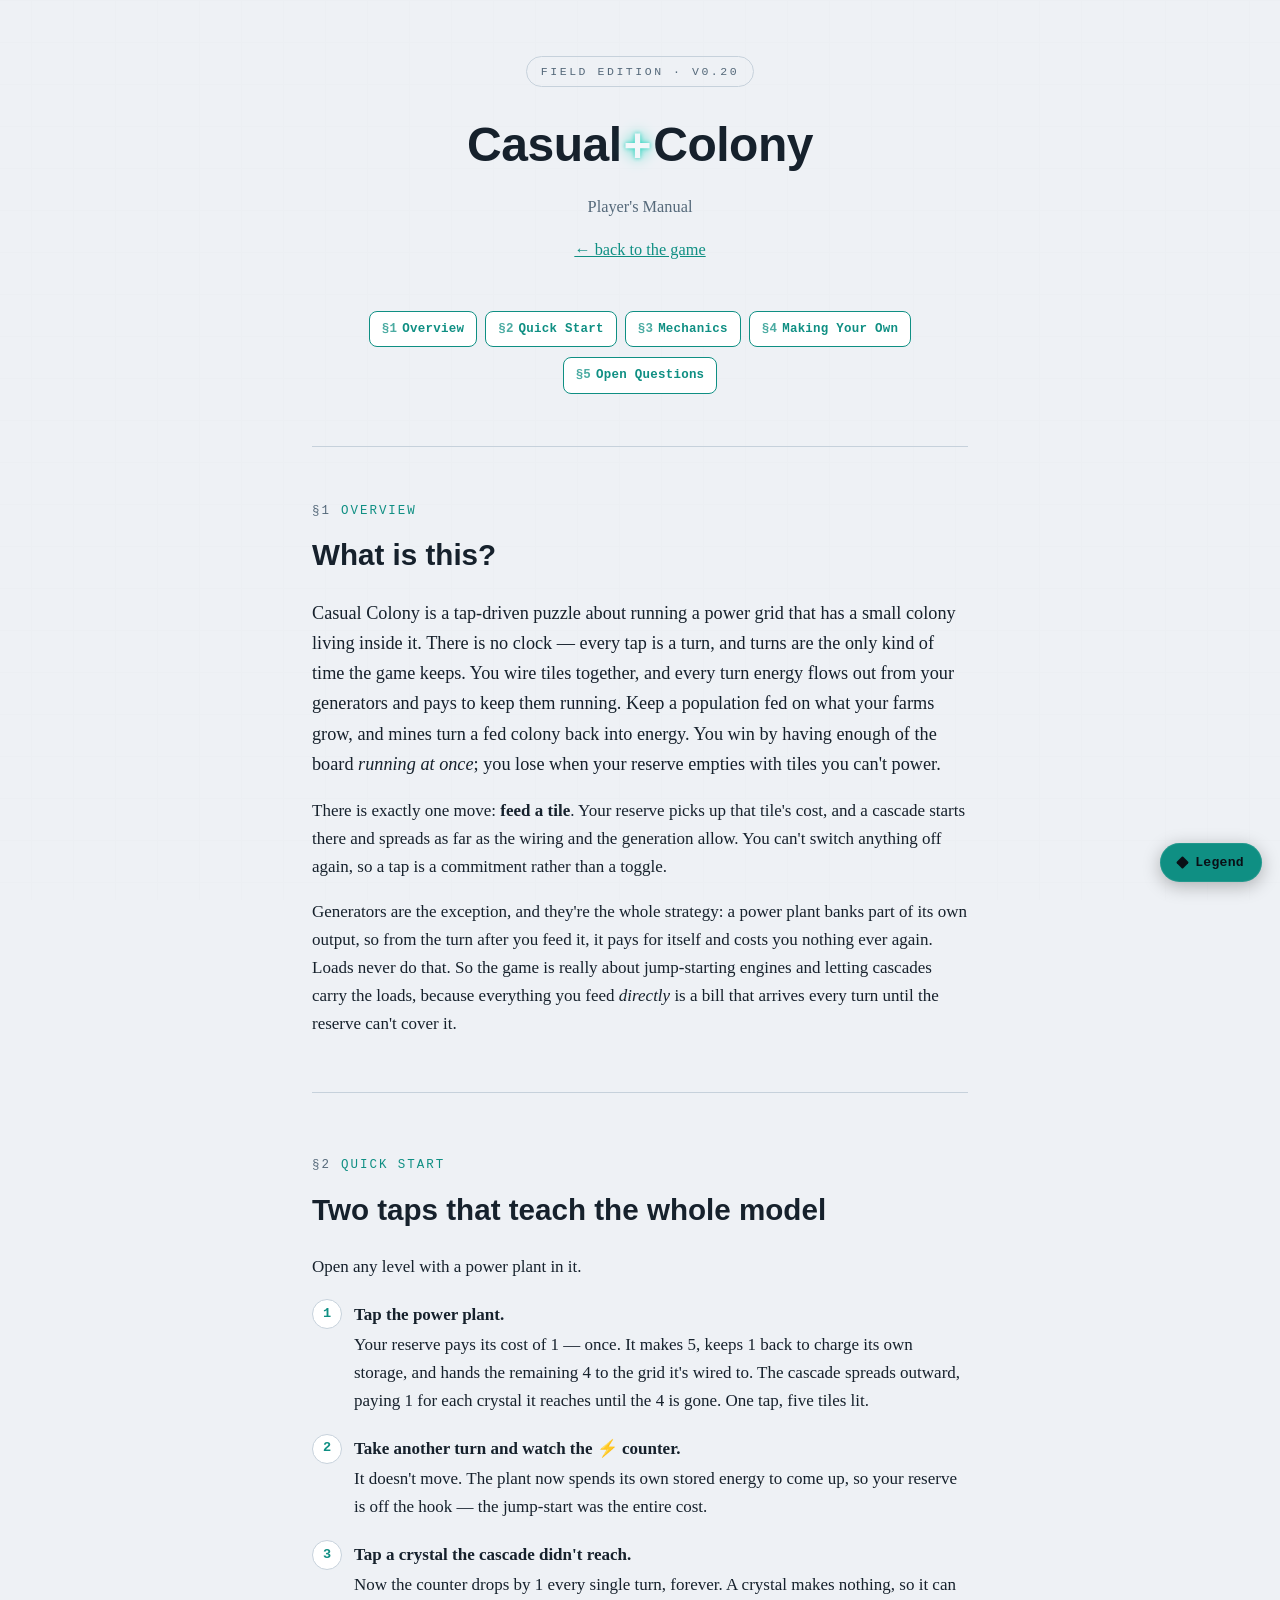
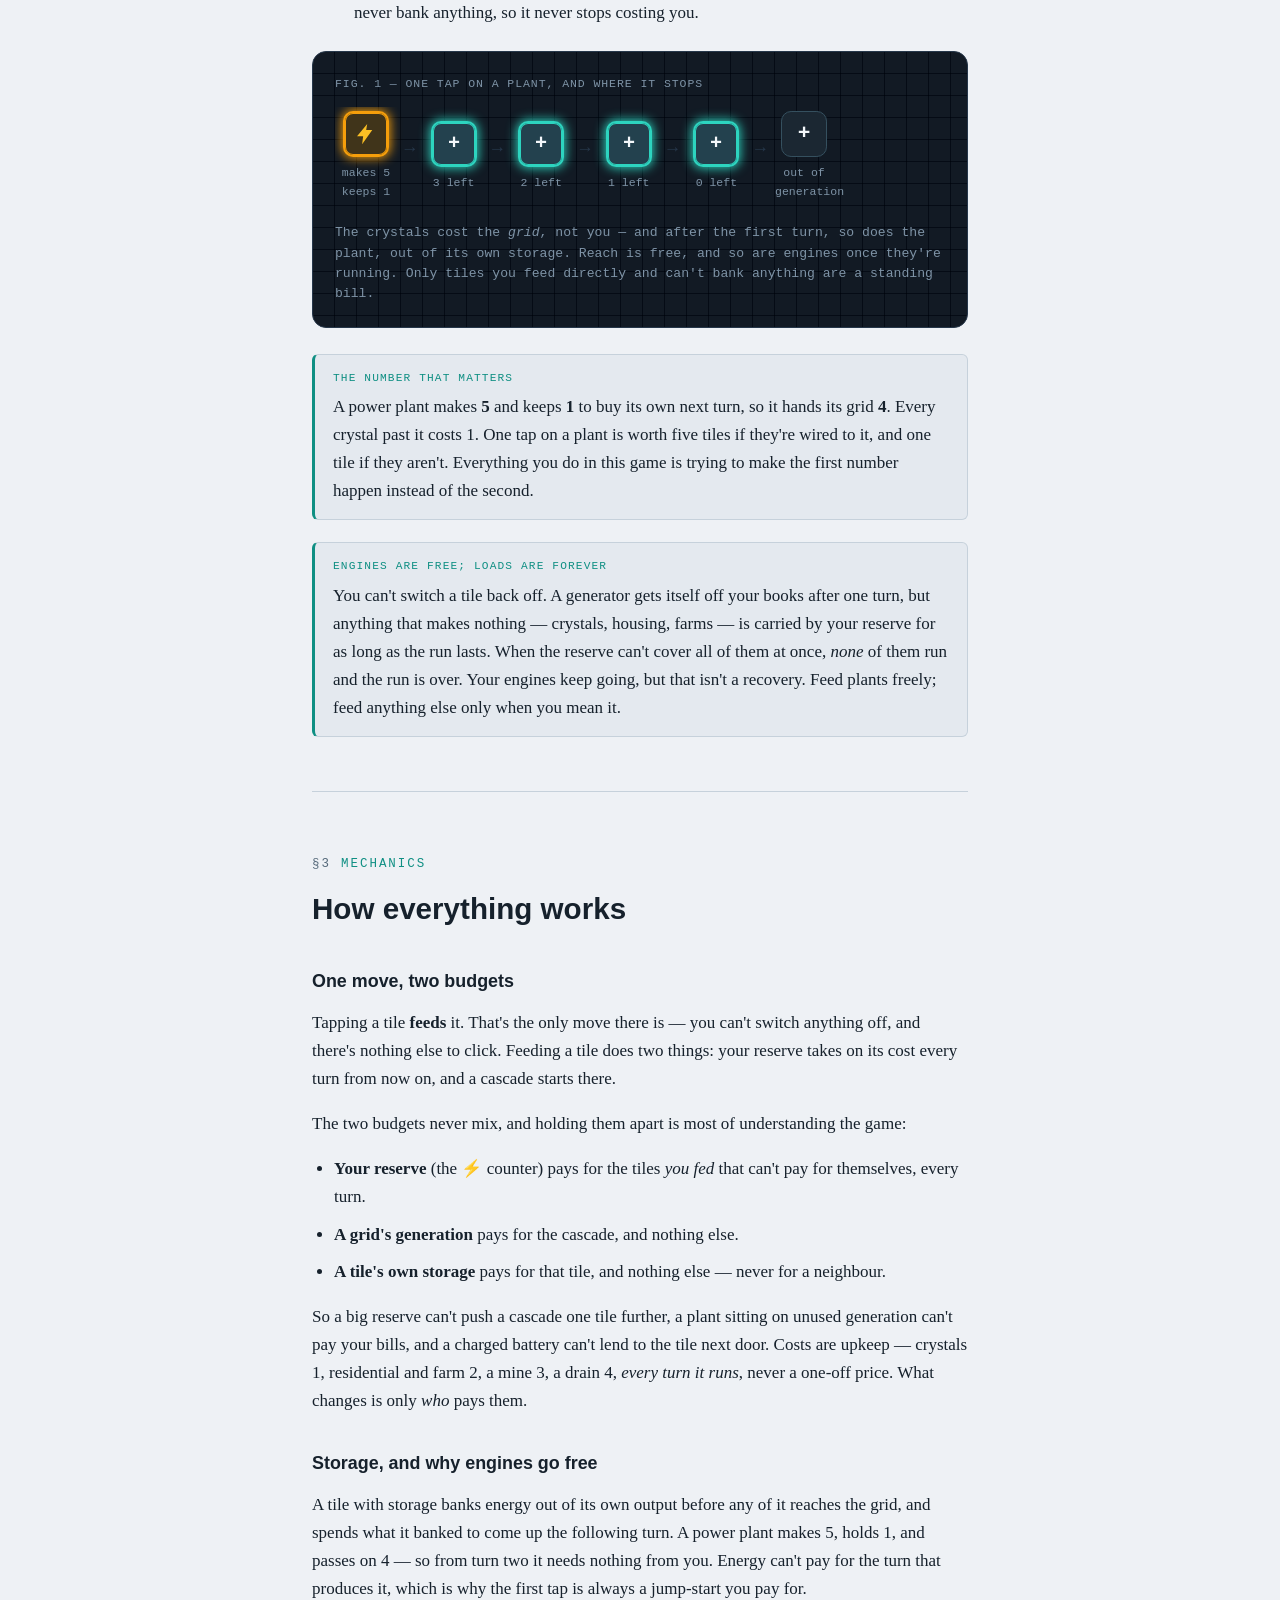
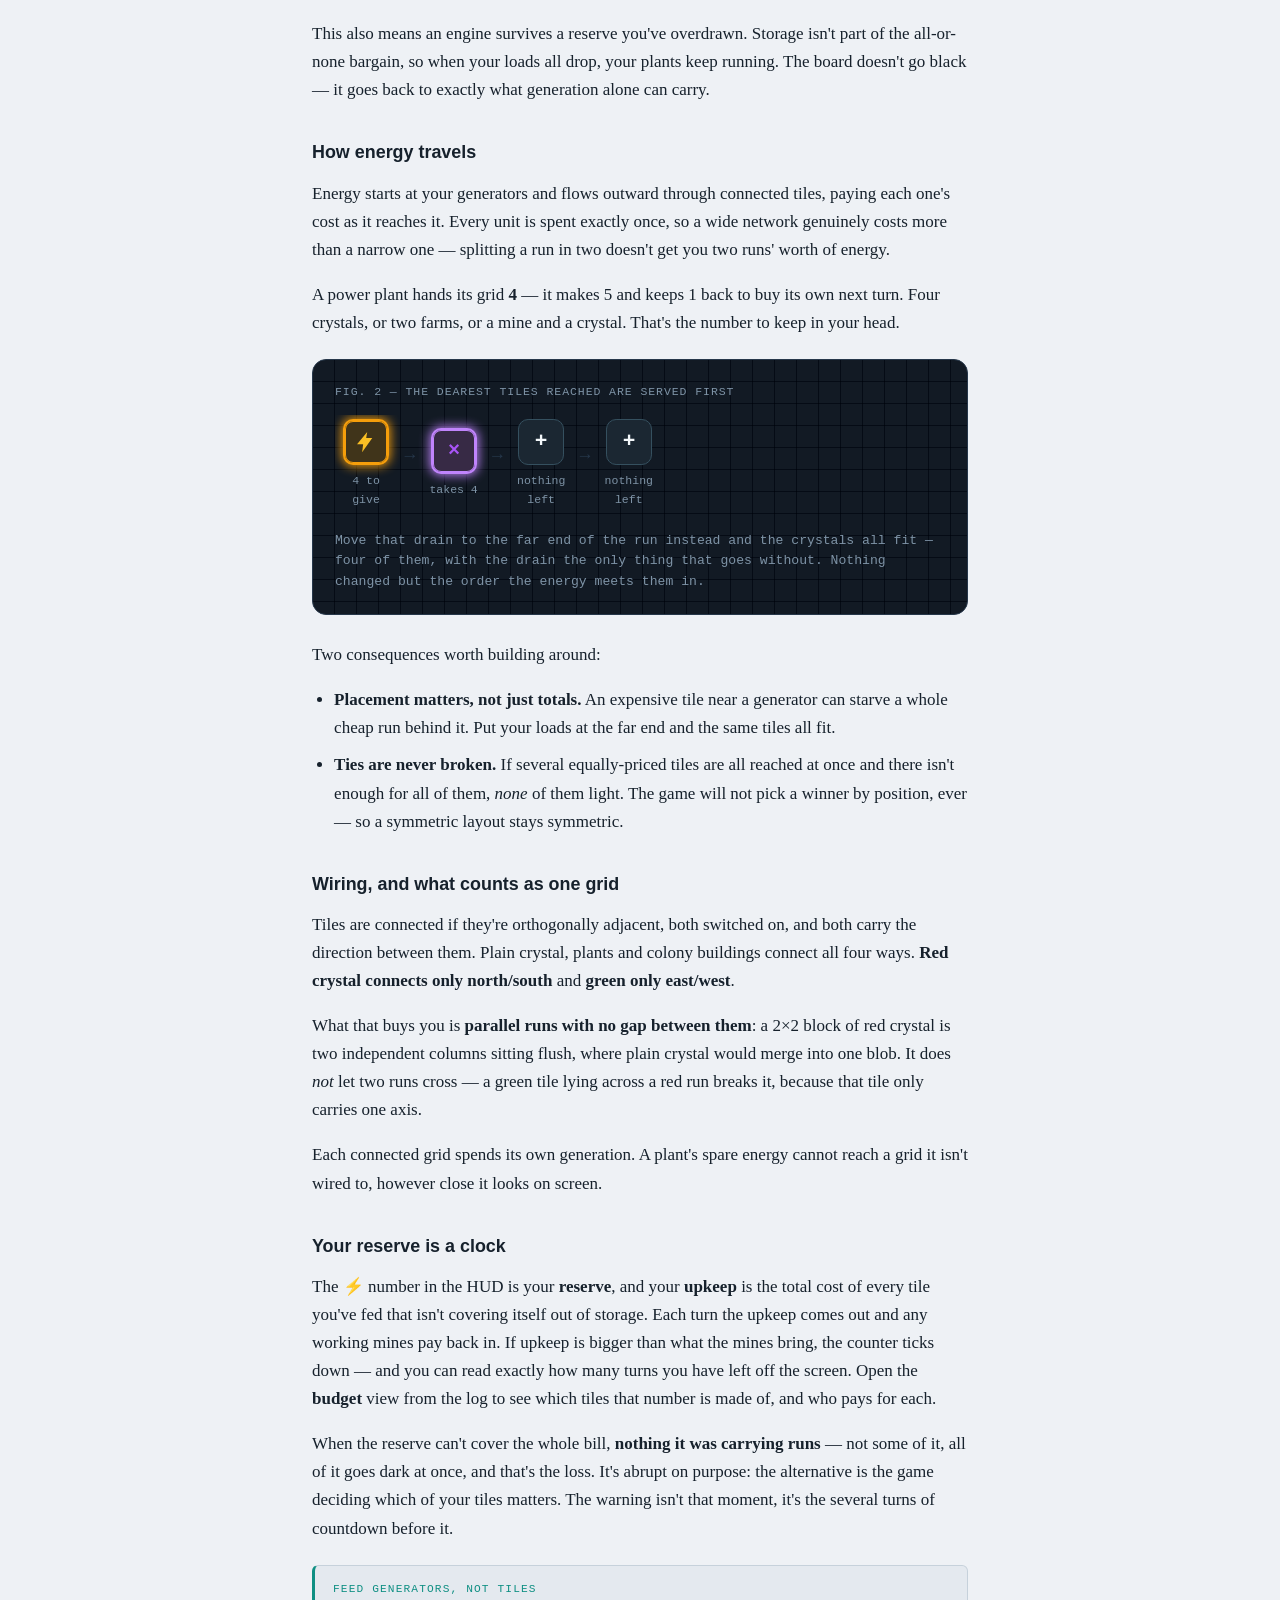
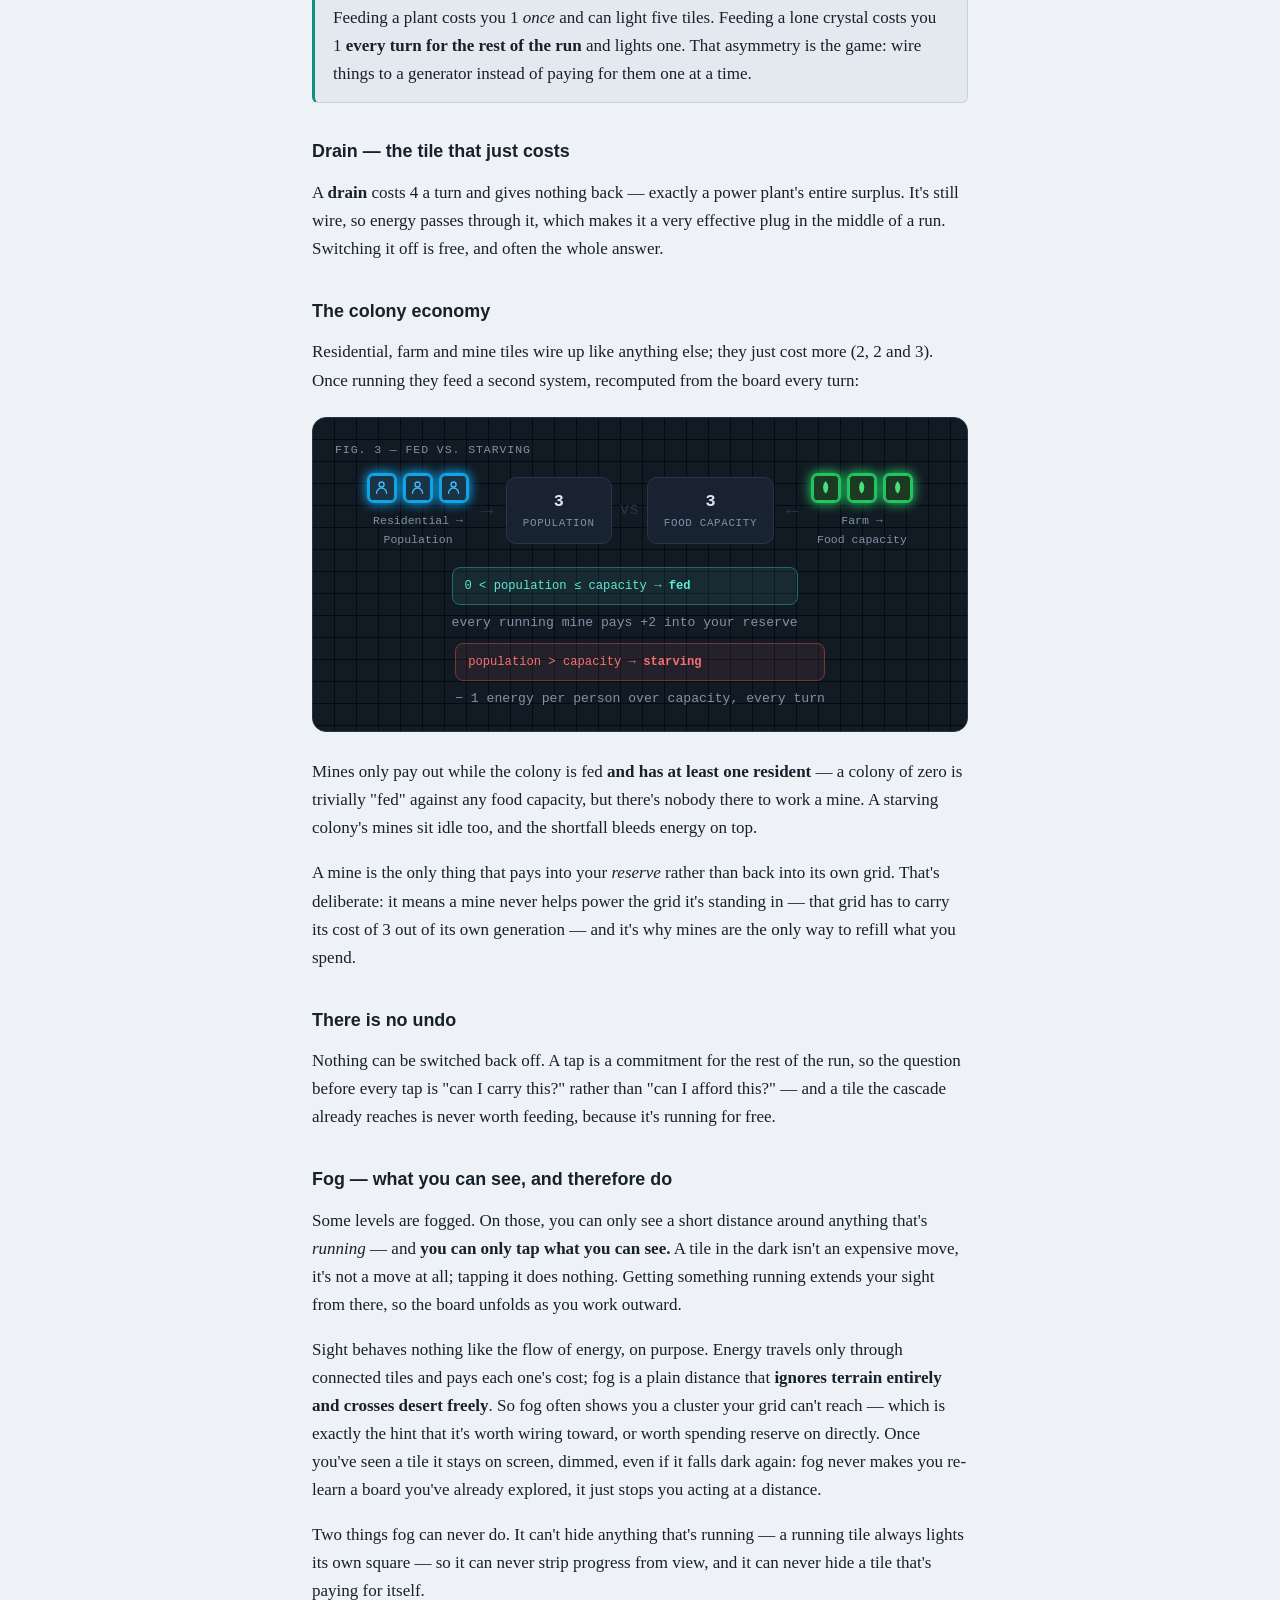
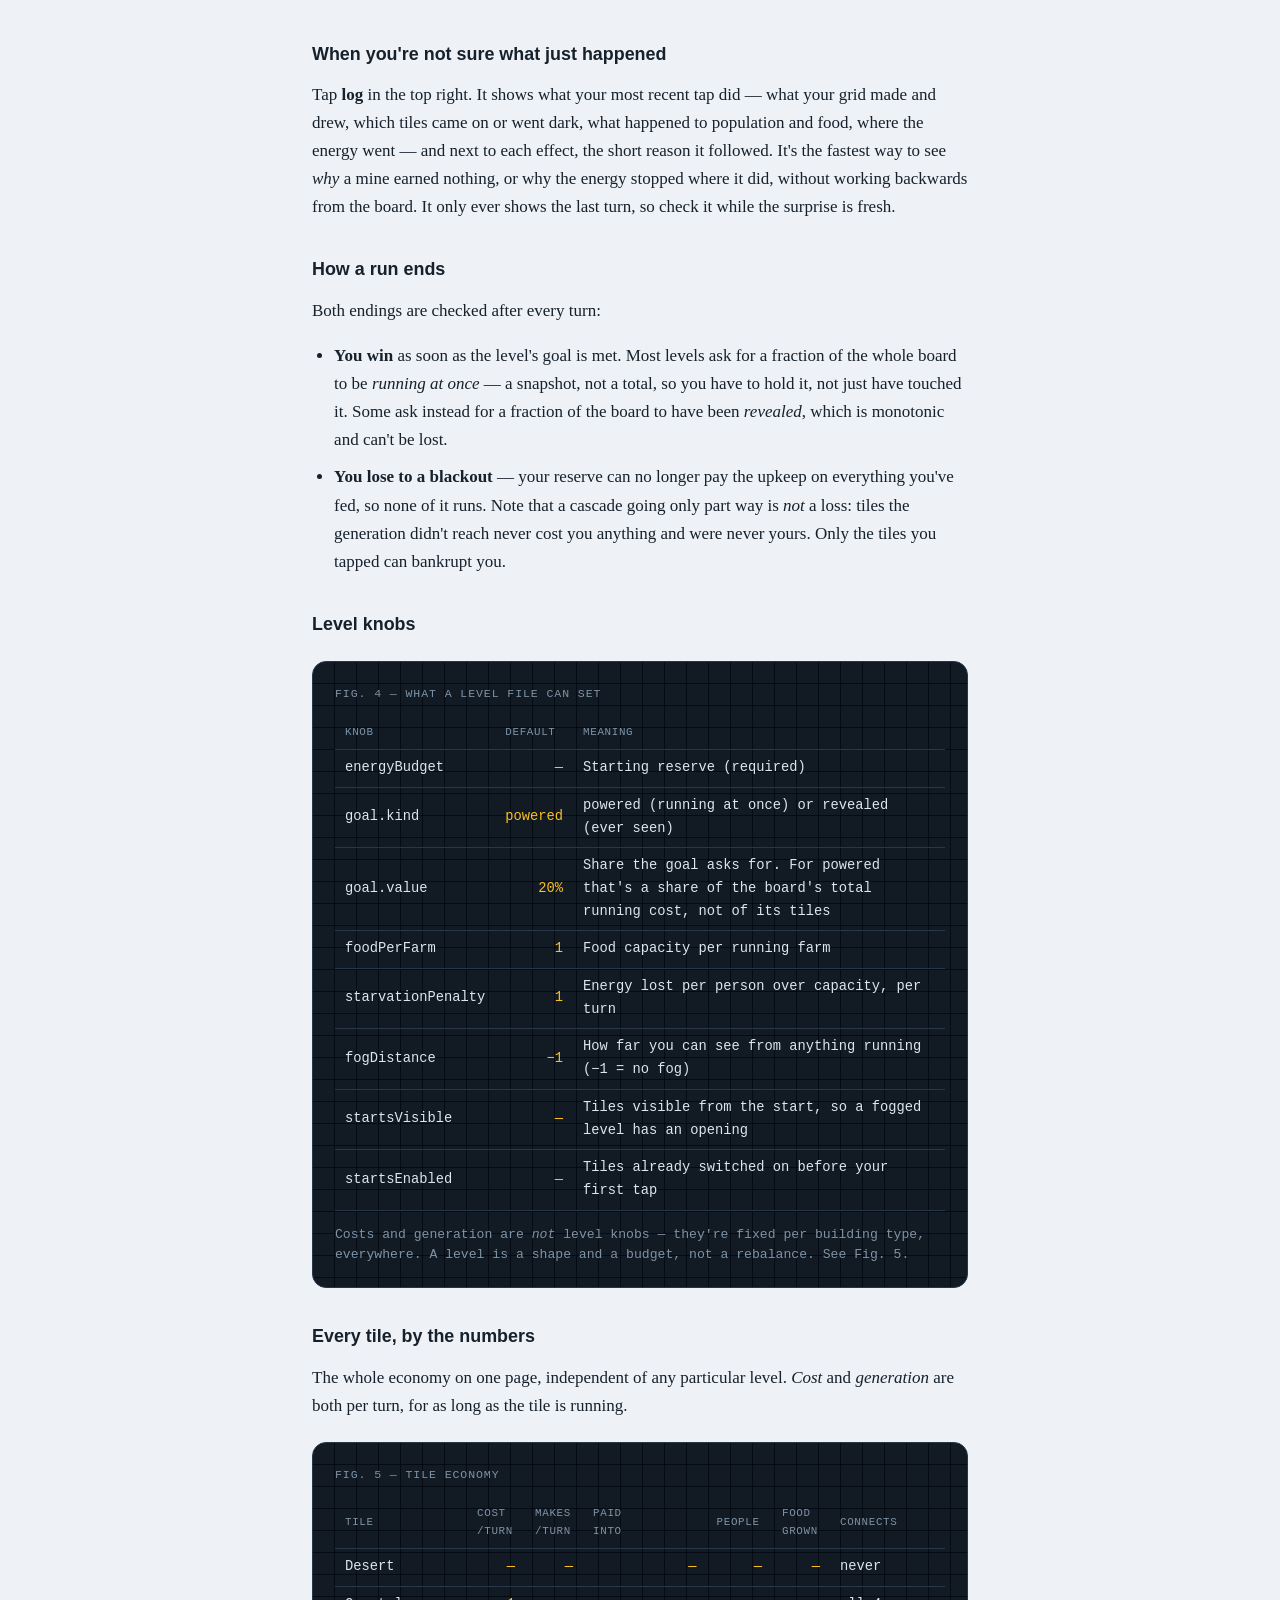
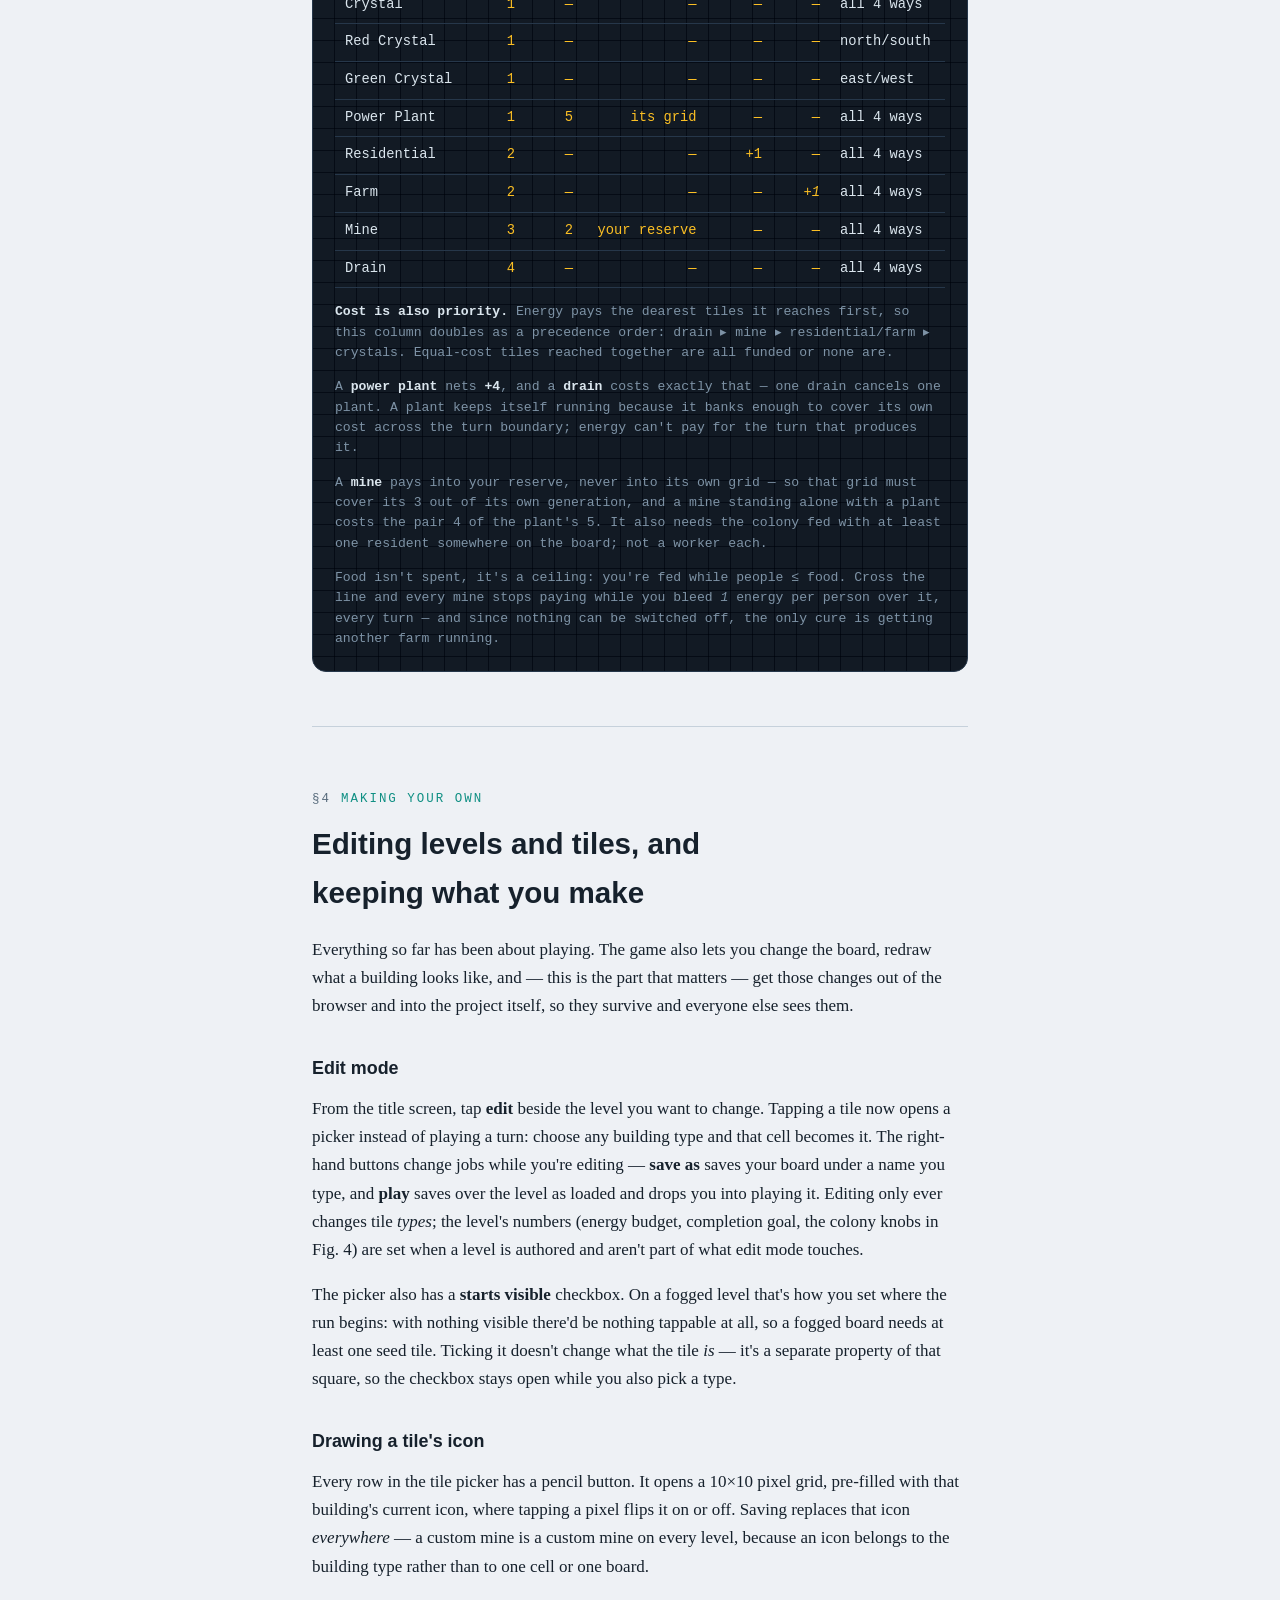
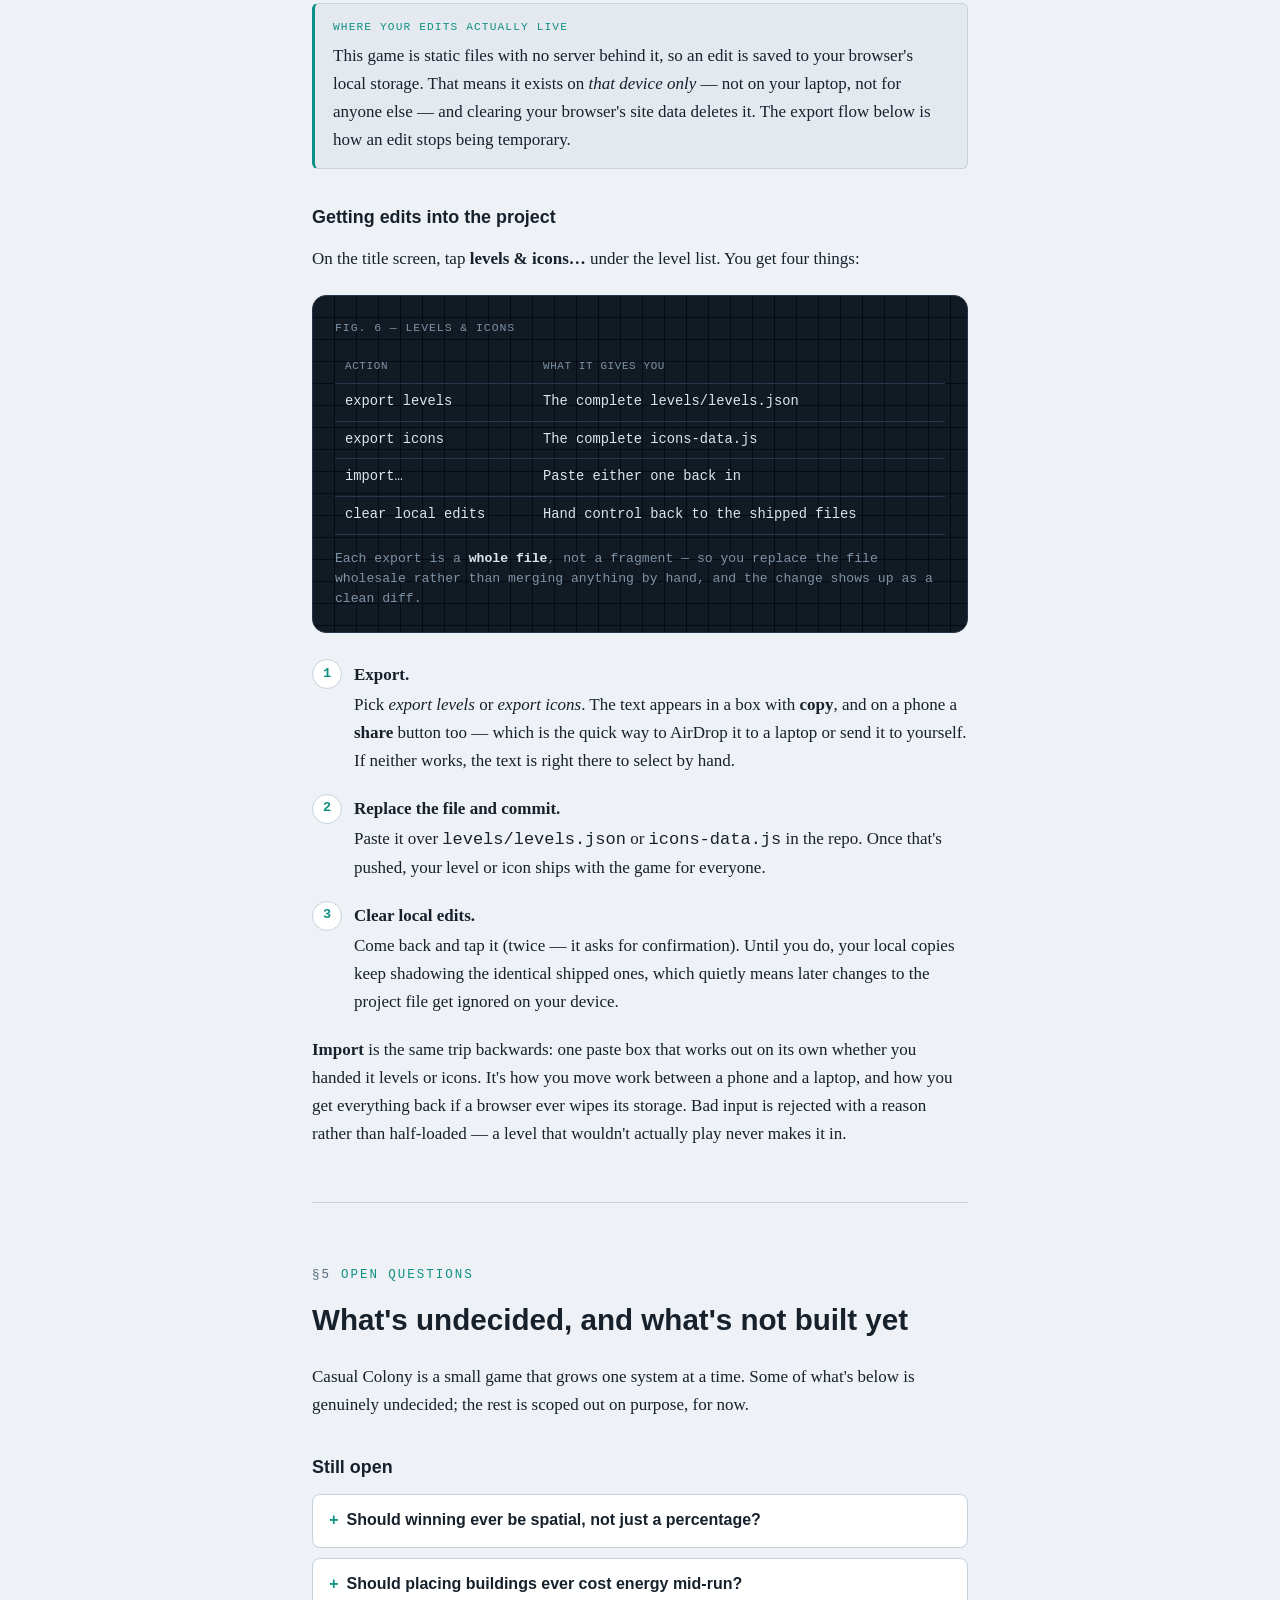
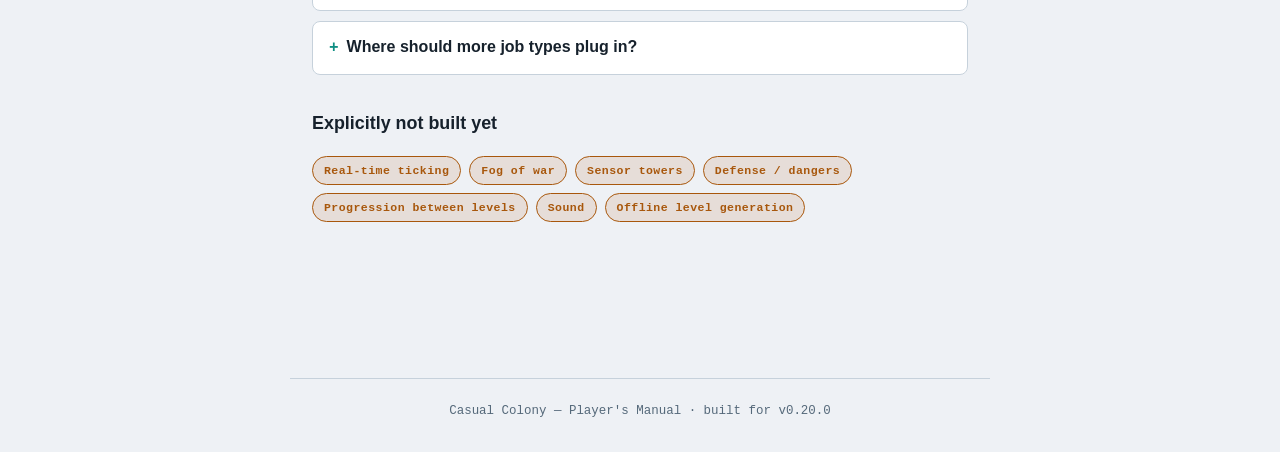
==== commit f3485e8b: "Measure completion in energy, and delete completionGoal A powered goal is now a share of the board's" ====
--- a/manual.html
+++ b/manual.html
@@ -974,8 +974,8 @@
       <table class="knobs">
         <tr><th>Knob</th><th>Default</th><th>Meaning</th></tr>
         <tr><td>energyBudget</td><td class="val">—</td><td>Starting reserve (required)</td></tr>
-        <tr><td>completionGoal</td><td class="val">20%</td><td>Share of the board the goal asks for</td></tr>
-        <tr><td>goal</td><td class="val">powered</td><td><code>powered</code> (running at once) or <code>revealed</code></td></tr>
+        <tr><td>goal.kind</td><td class="val">powered</td><td><code>powered</code> (running at once) or <code>revealed</code> (ever seen)</td></tr>
+        <tr><td>goal.value</td><td class="val">20%</td><td>Share the goal asks for. For <code>powered</code> that's a share of the board's total running cost, not of its tiles</td></tr>
         <tr><td>foodPerFarm</td><td class="val">1</td><td>Food capacity per running farm</td></tr>
         <tr><td>starvationPenalty</td><td class="val">1</td><td>Energy lost per person over capacity, per turn</td></tr>
         <tr><td>fogDistance</td><td class="val">−1</td><td>How far you can see from anything running (−1 = no fog)</td></tr>
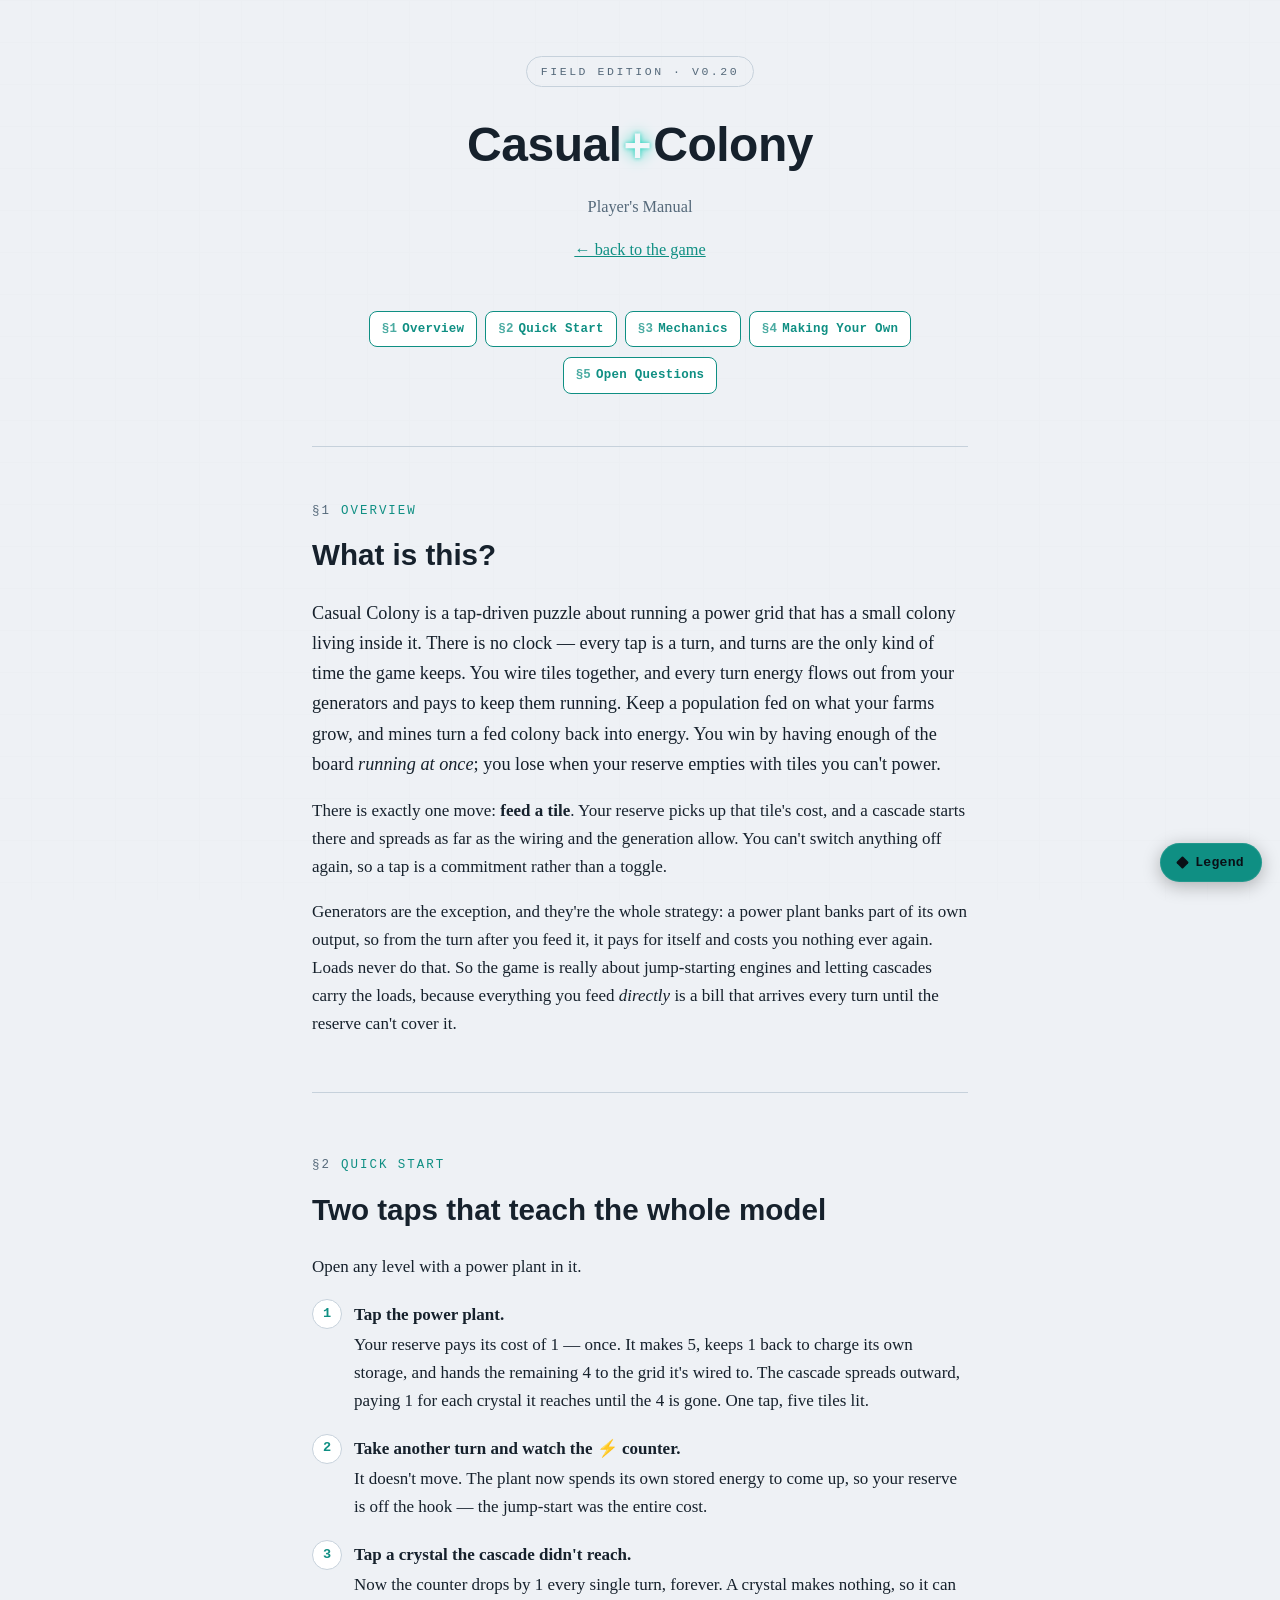
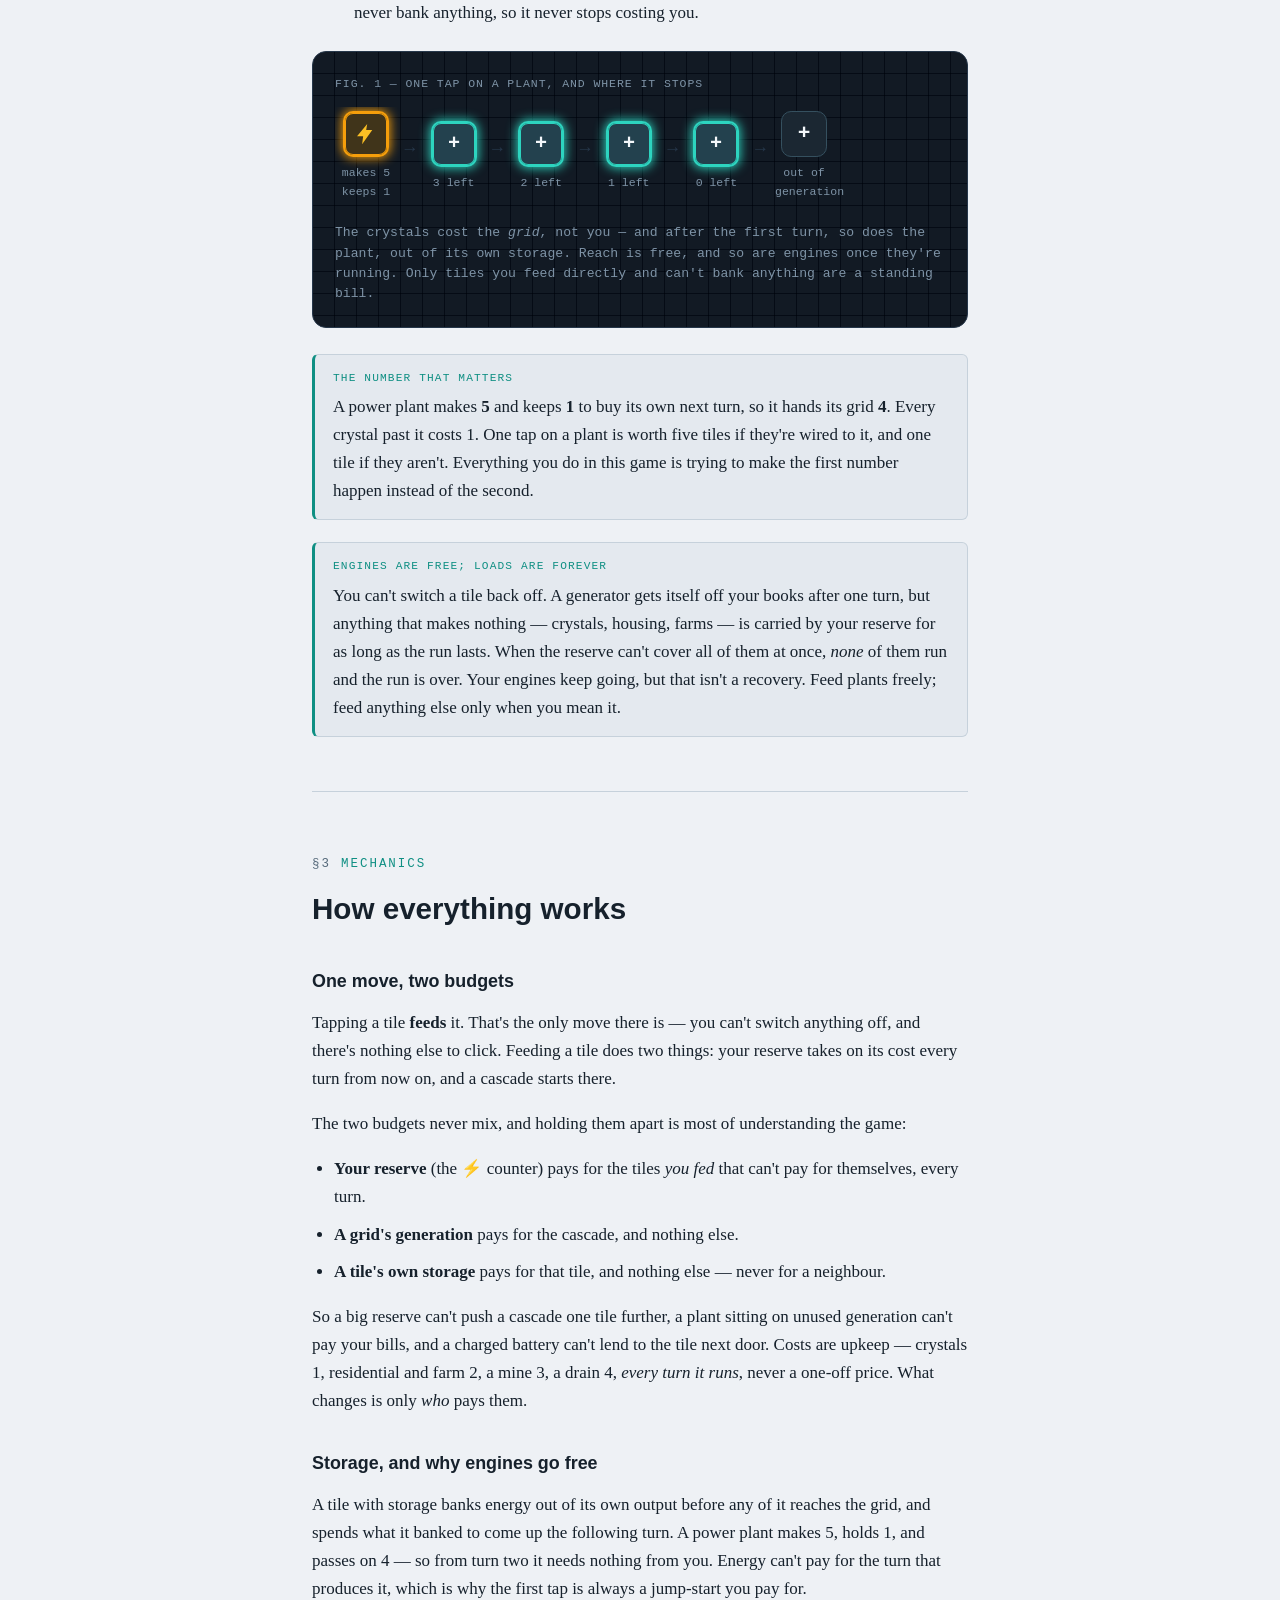
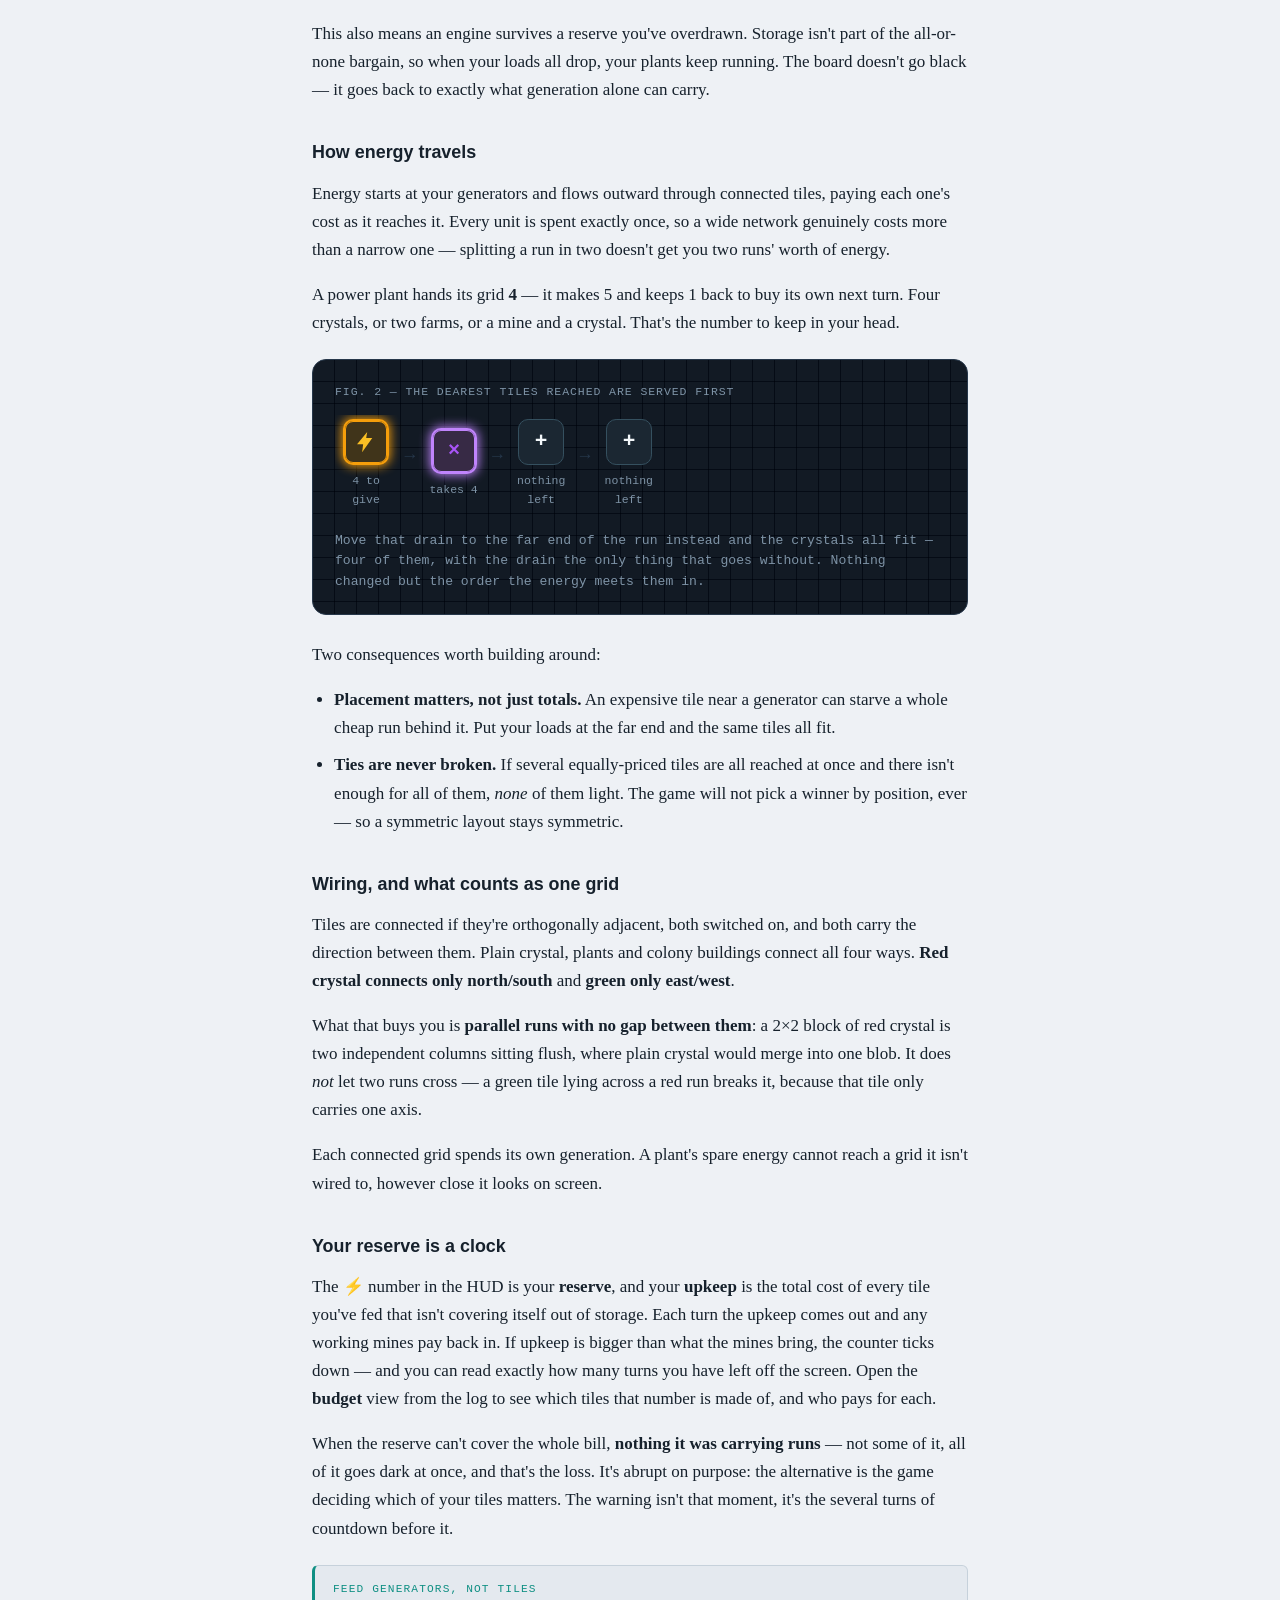
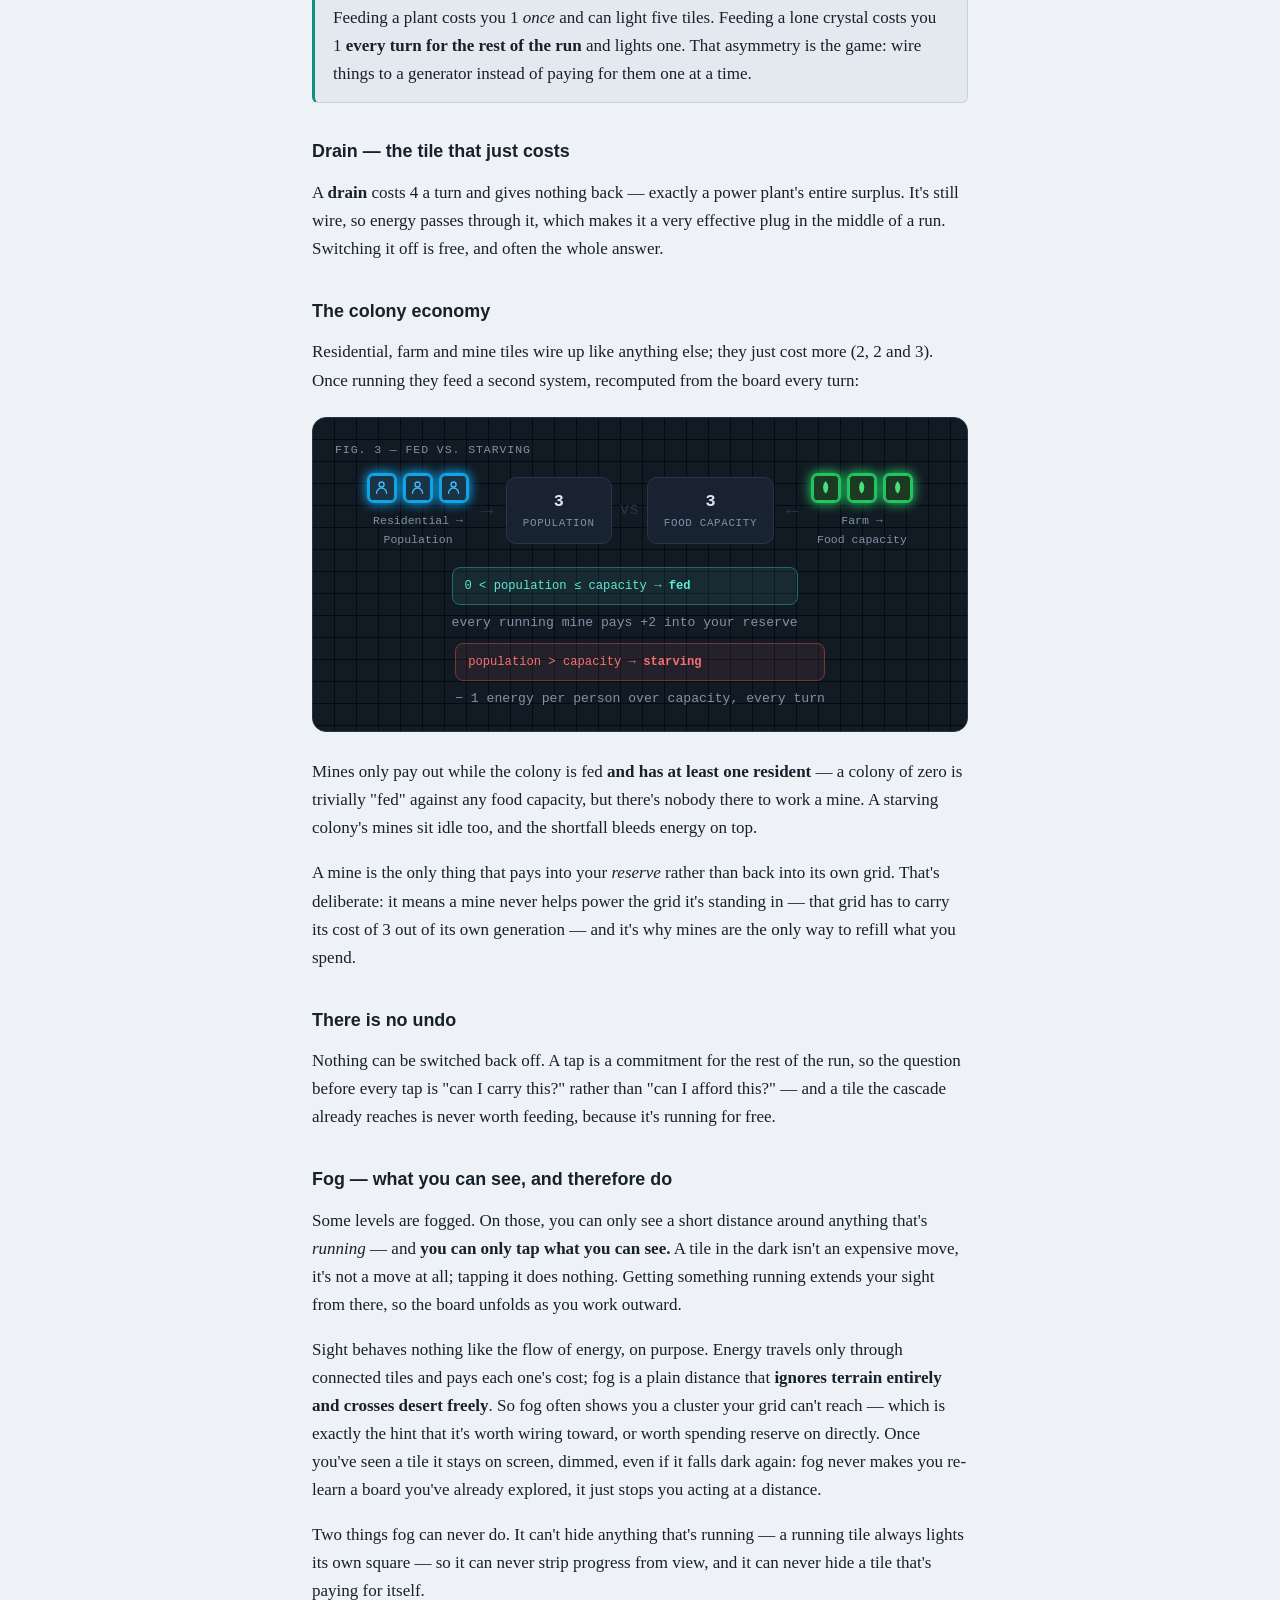
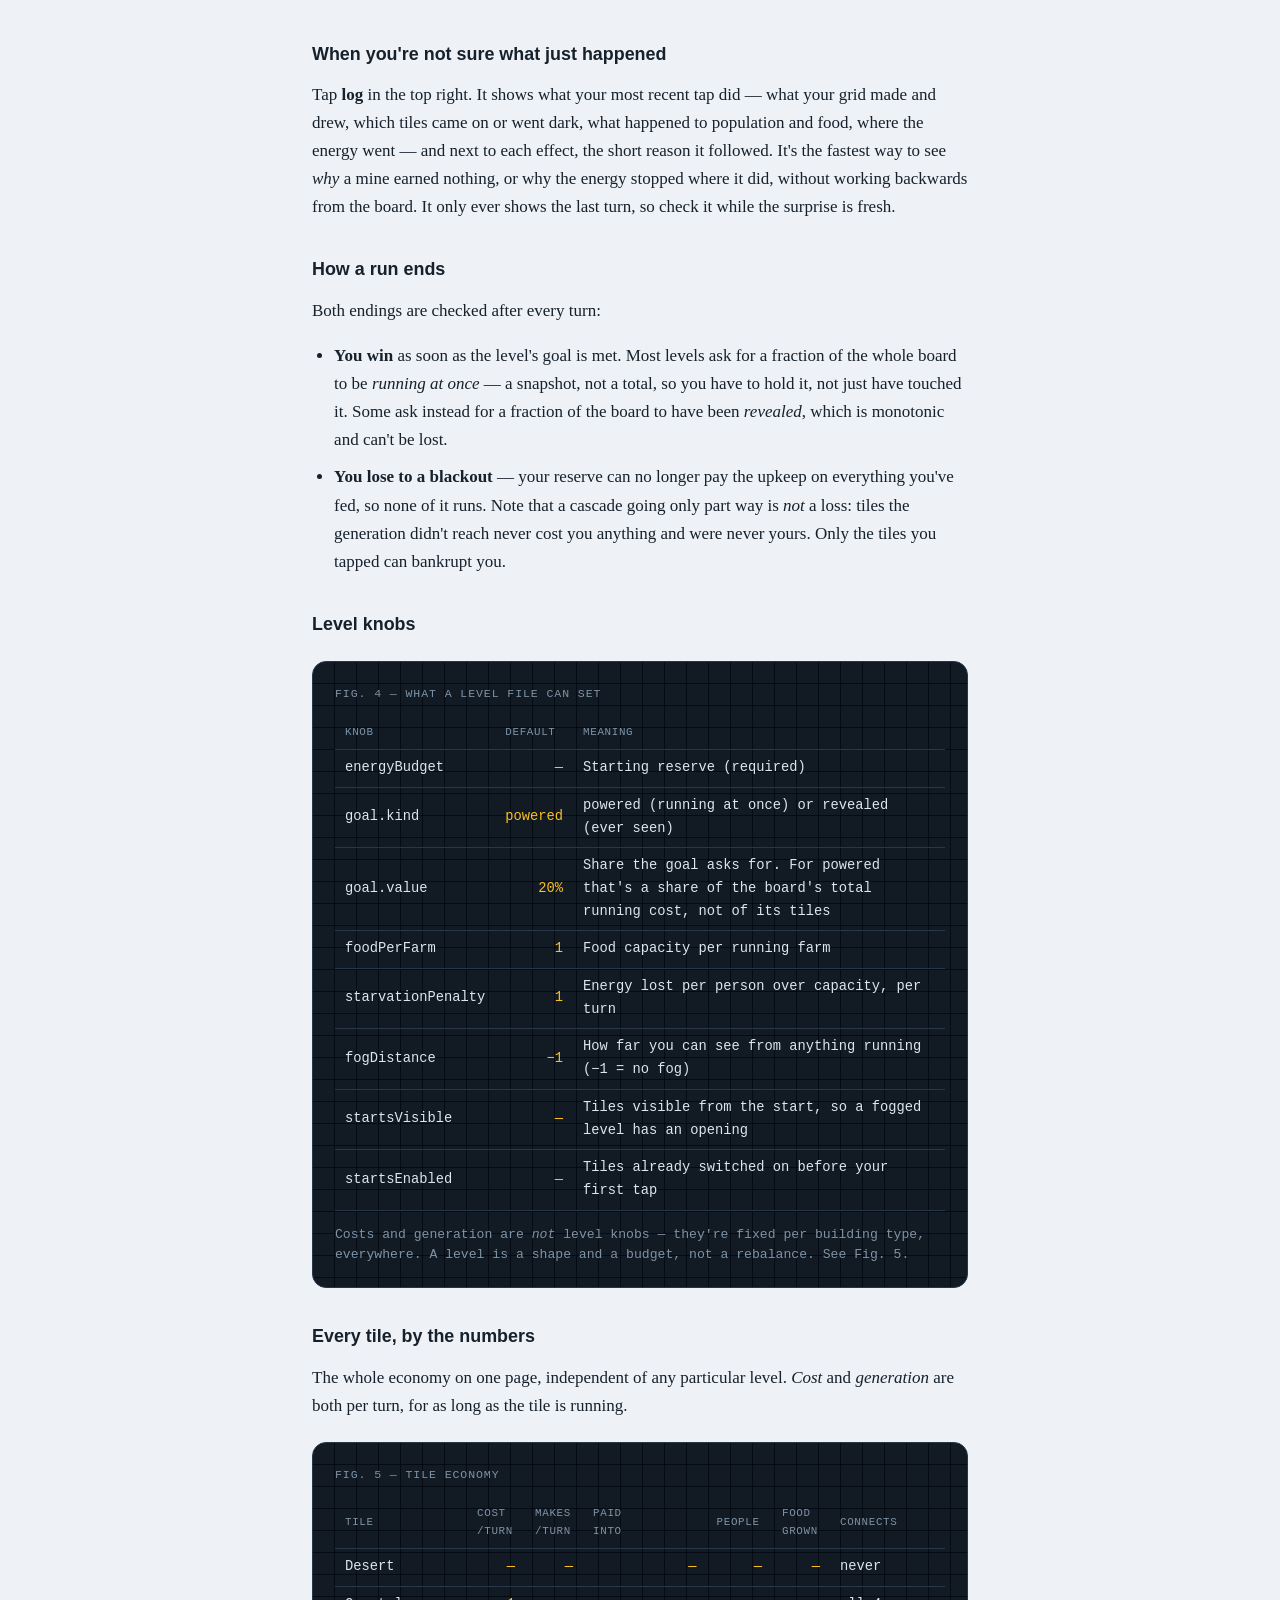
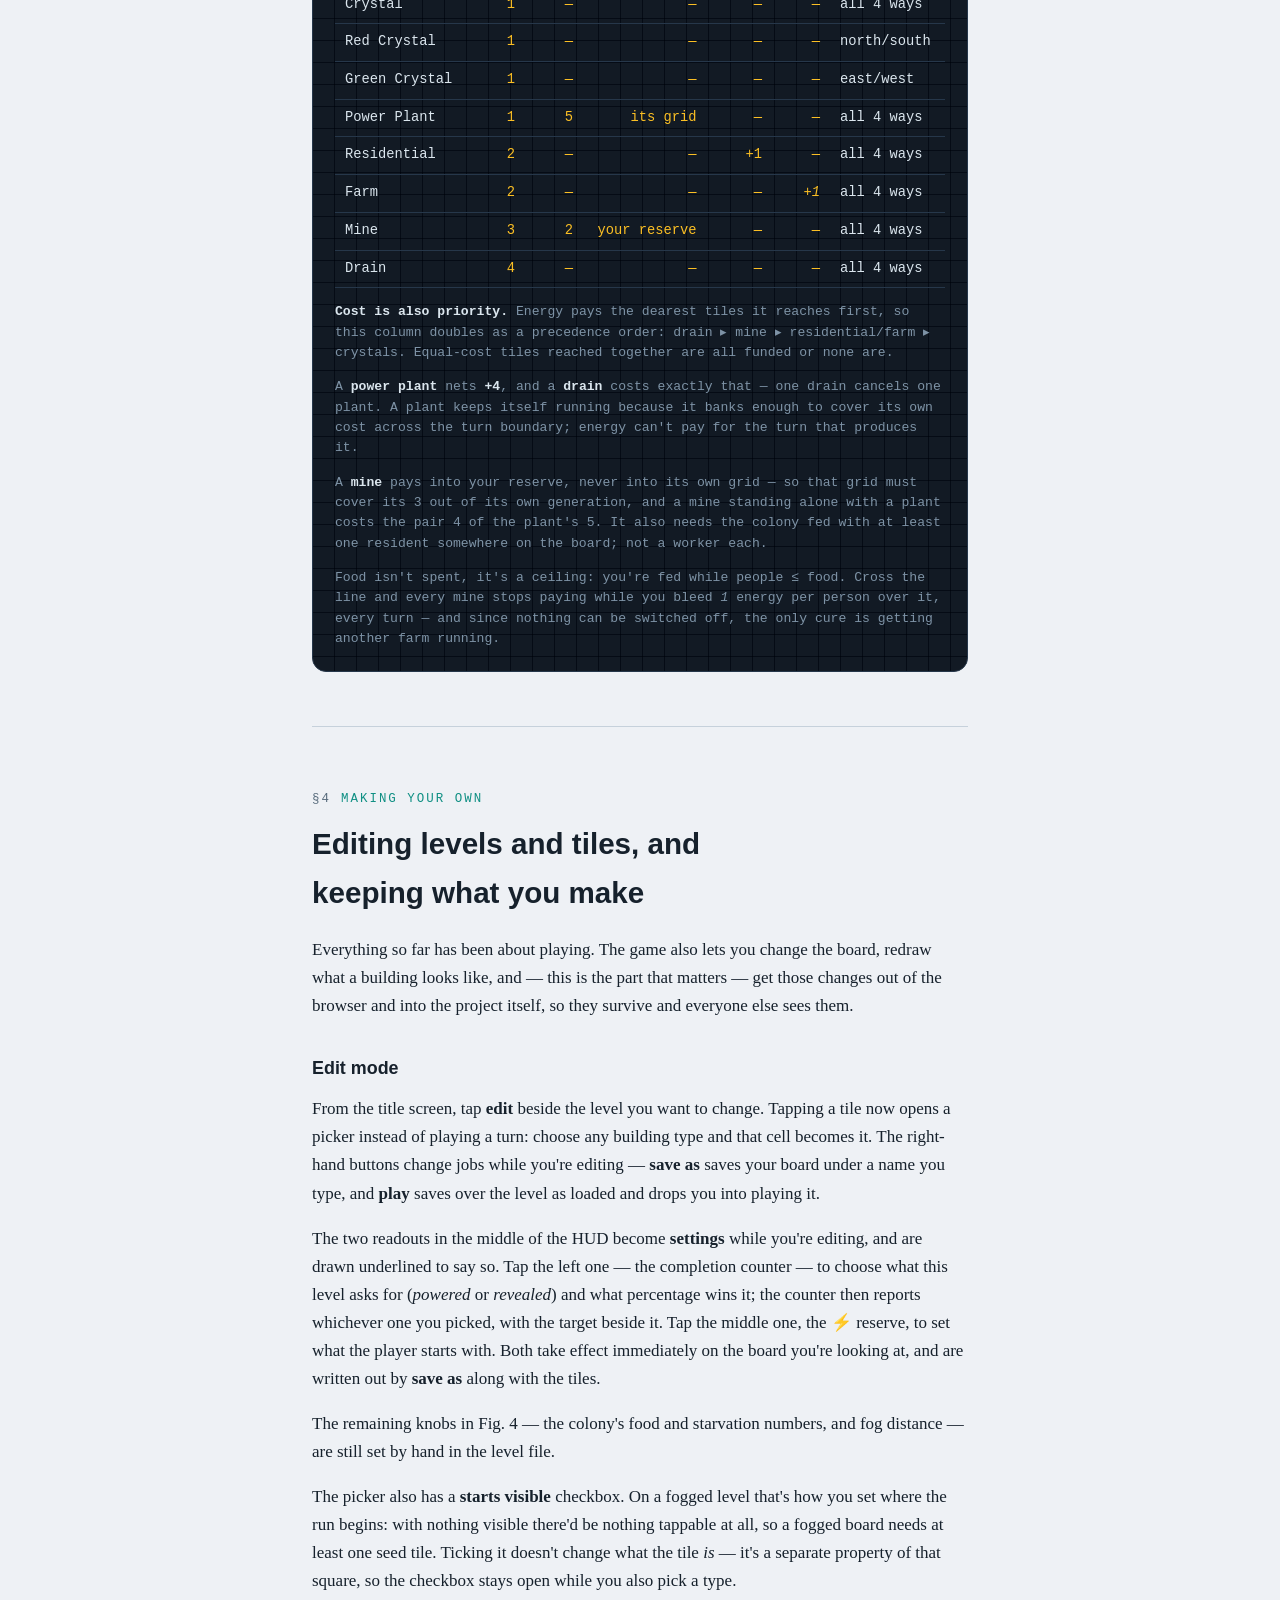
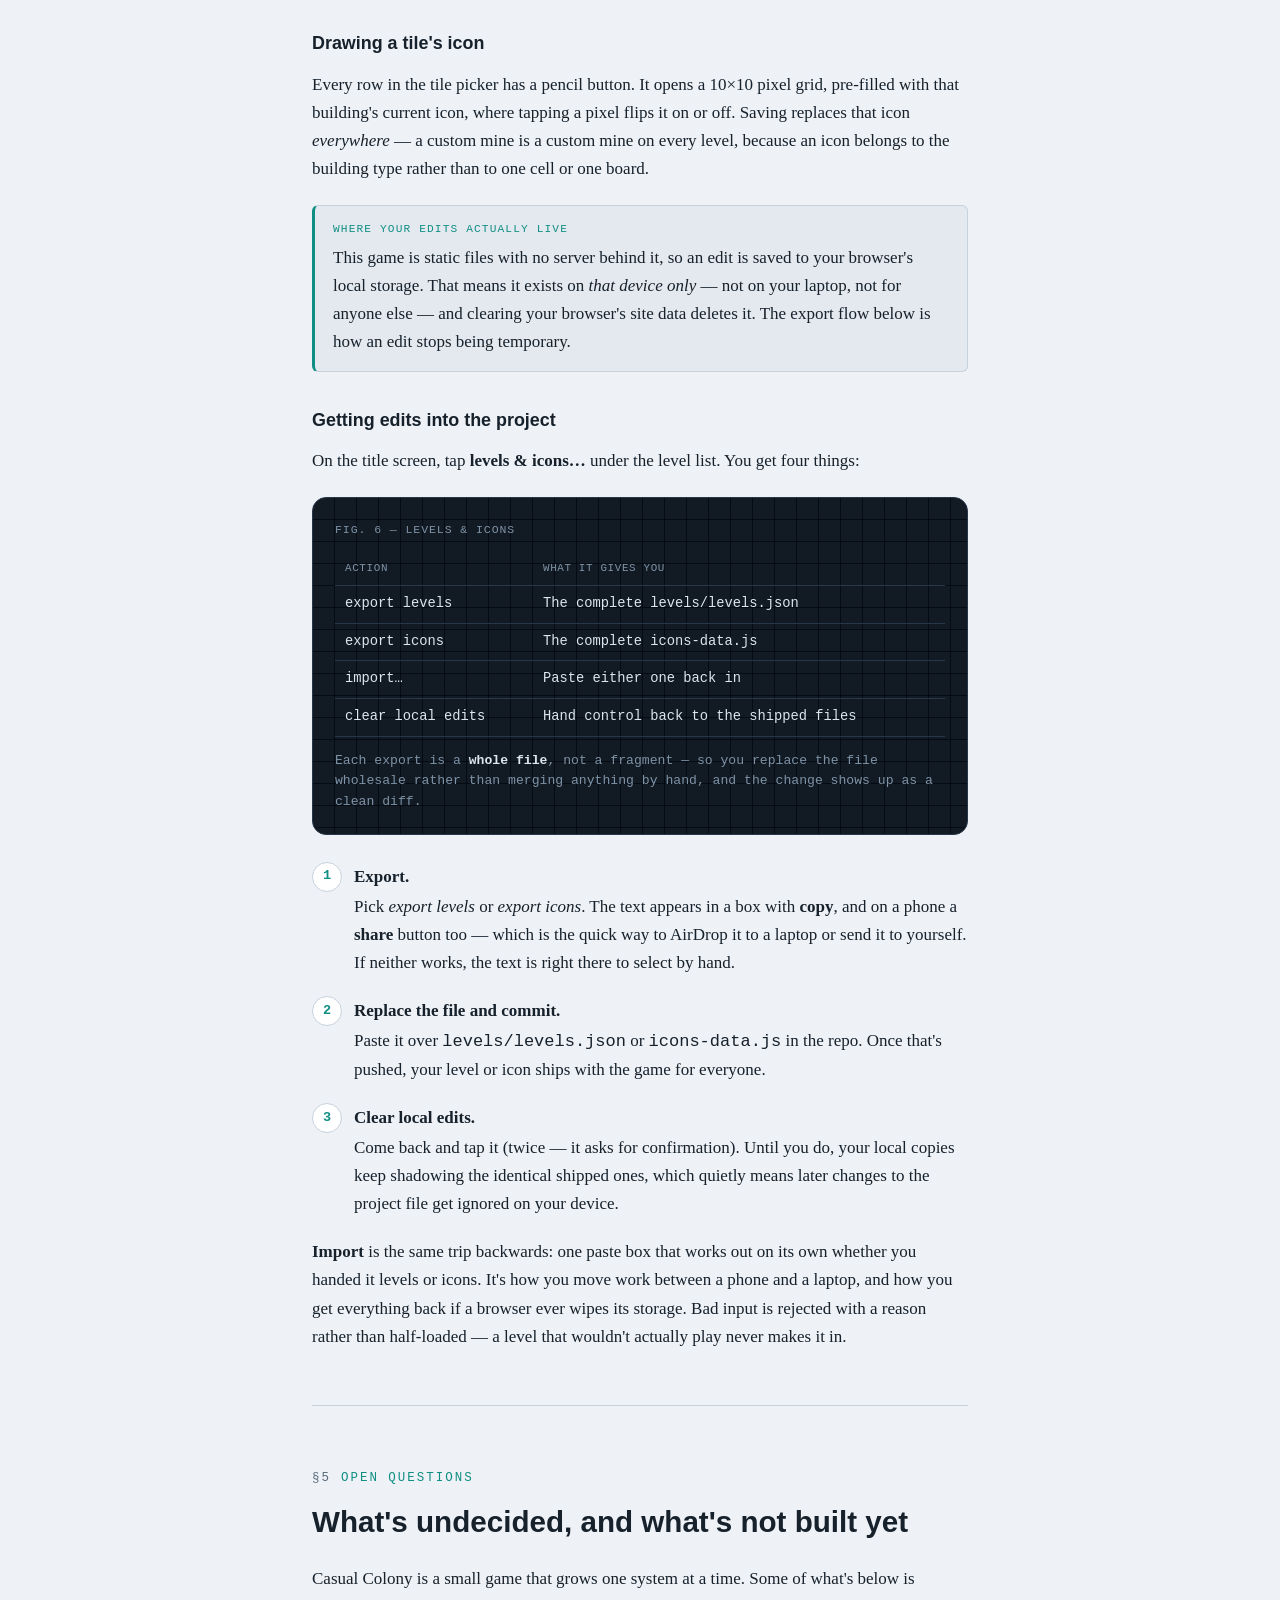
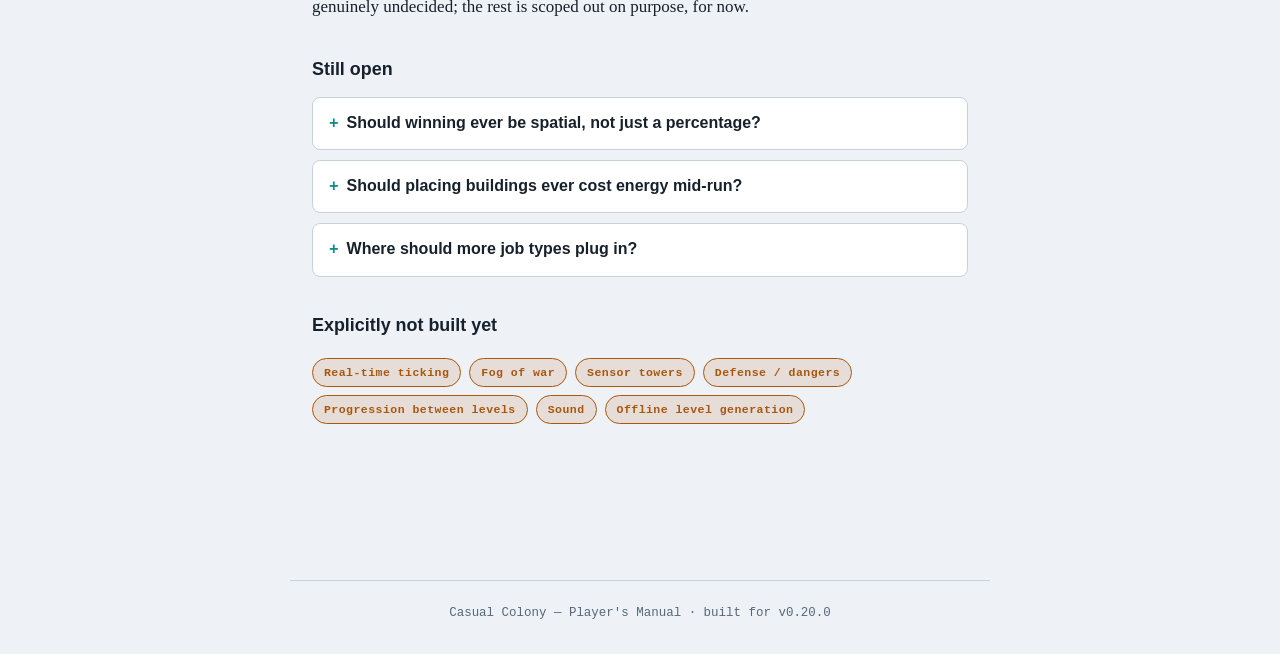
==== commit 697bfe2d: "Edit a level's goal and starting reserve from the HUD readouts Tile types were editable and the leve" ====
--- a/manual.html
+++ b/manual.html
@@ -1045,10 +1045,21 @@
       turn: choose any building type and that cell becomes it. The right-hand
       buttons change jobs while you're editing — <strong>save as</strong>
       saves your board under a name you type, and <strong>play</strong> saves
-      over the level as loaded and drops you into playing it. Editing only
-      ever changes tile <em>types</em>; the level's numbers (energy budget,
-      completion goal, the colony knobs in Fig. 4) are set when a level is
-      authored and aren't part of what edit mode touches.
+      over the level as loaded and drops you into playing it.
+    </p>
+    <p class="prose">
+      The two readouts in the middle of the HUD become <strong>settings</strong>
+      while you're editing, and are drawn underlined to say so. Tap the left one
+      — the completion counter — to choose what this level asks for
+      (<em>powered</em> or <em>revealed</em>) and what percentage wins it; the
+      counter then reports whichever one you picked, with the target beside it.
+      Tap the middle one, the ⚡ reserve, to set what the player starts with.
+      Both take effect immediately on the board you're looking at, and are
+      written out by <strong>save as</strong> along with the tiles.
+    </p>
+    <p class="prose">
+      The remaining knobs in Fig. 4 — the colony's food and starvation numbers,
+      and fog distance — are still set by hand in the level file.
     </p>
 
     <p class="prose">
